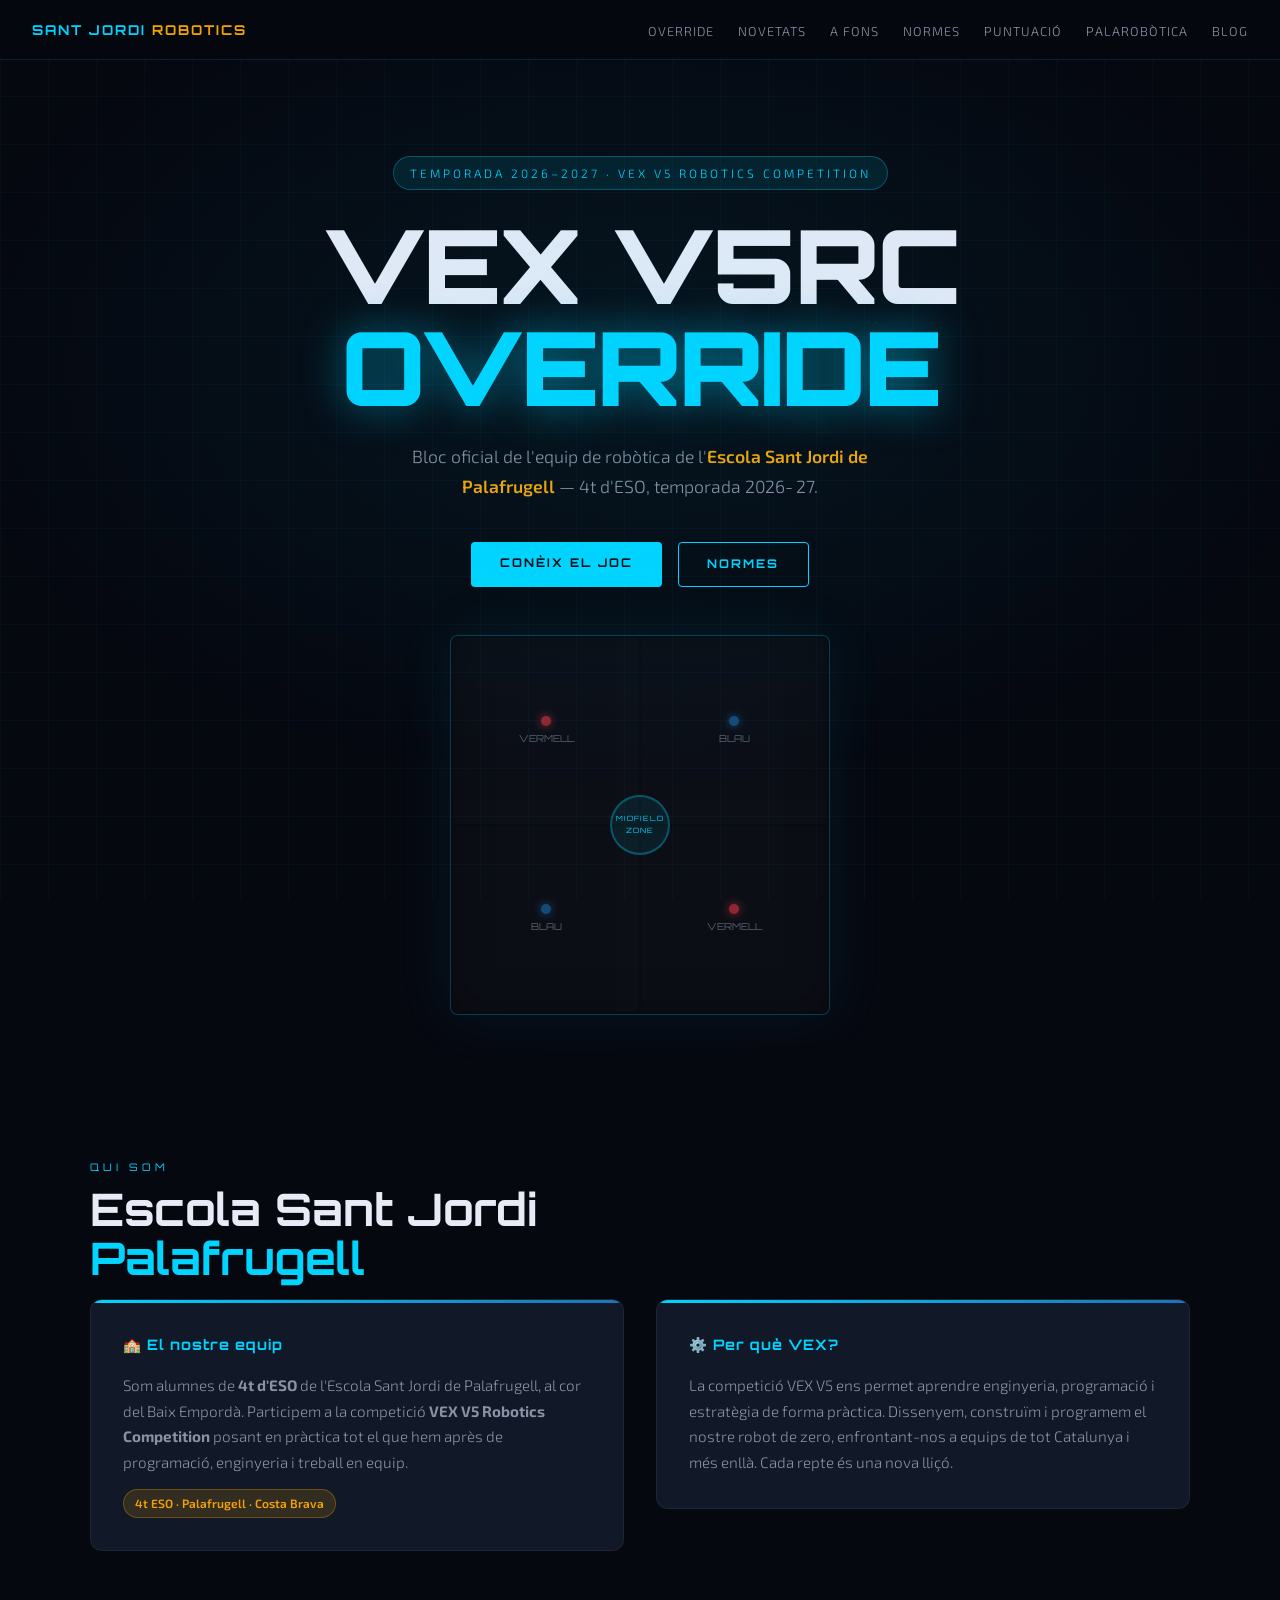
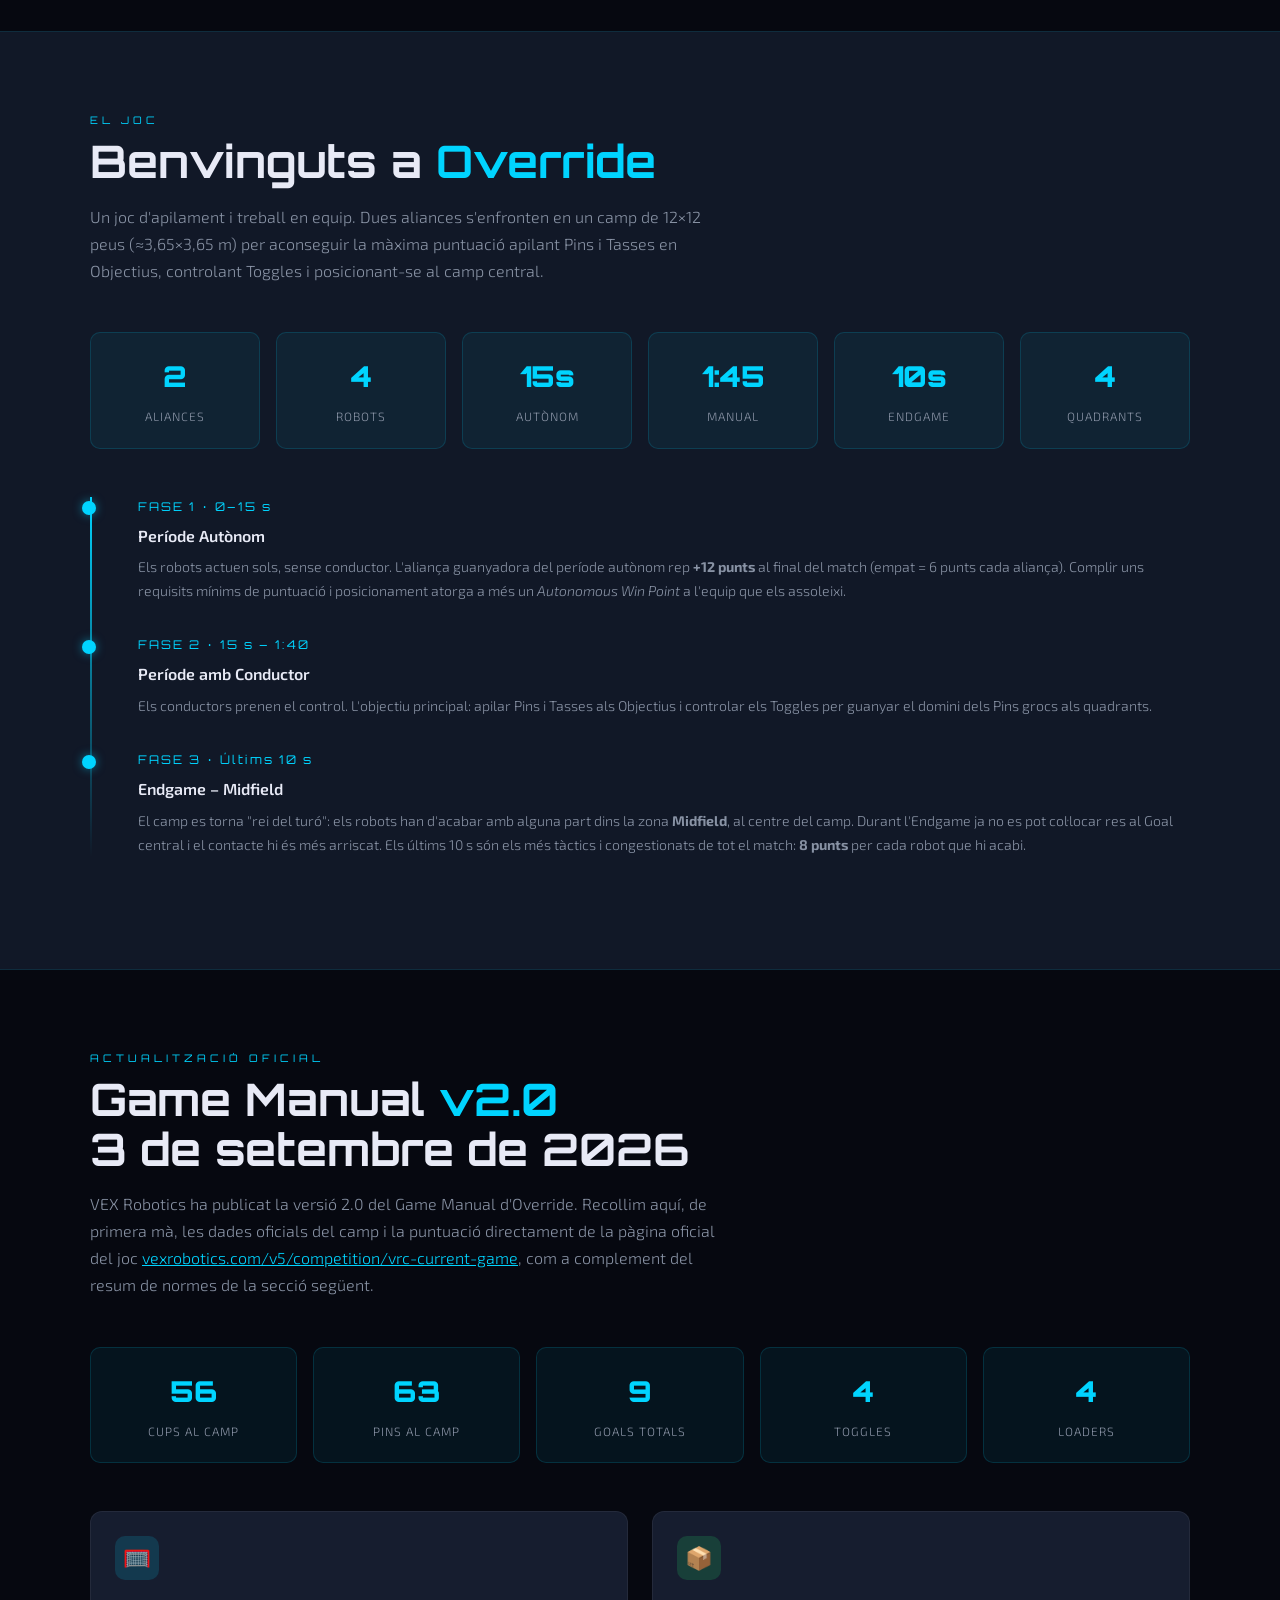
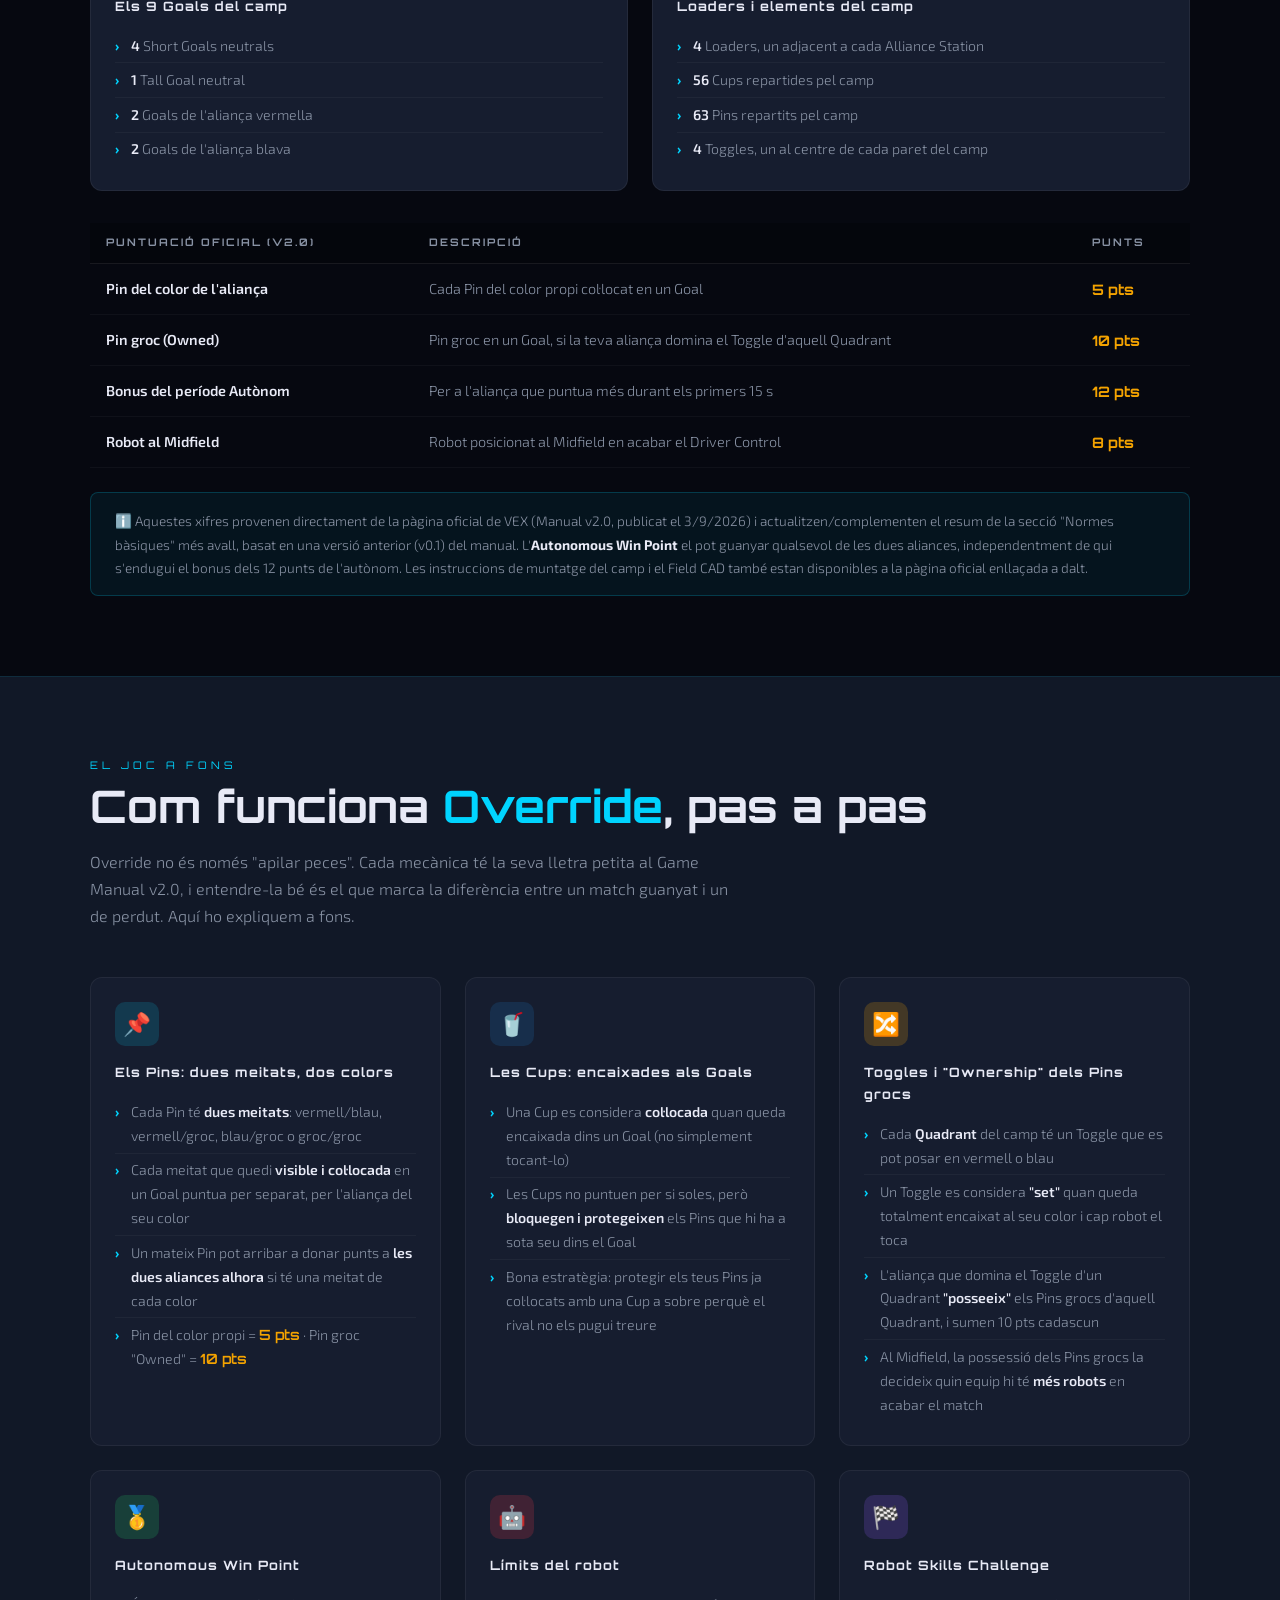
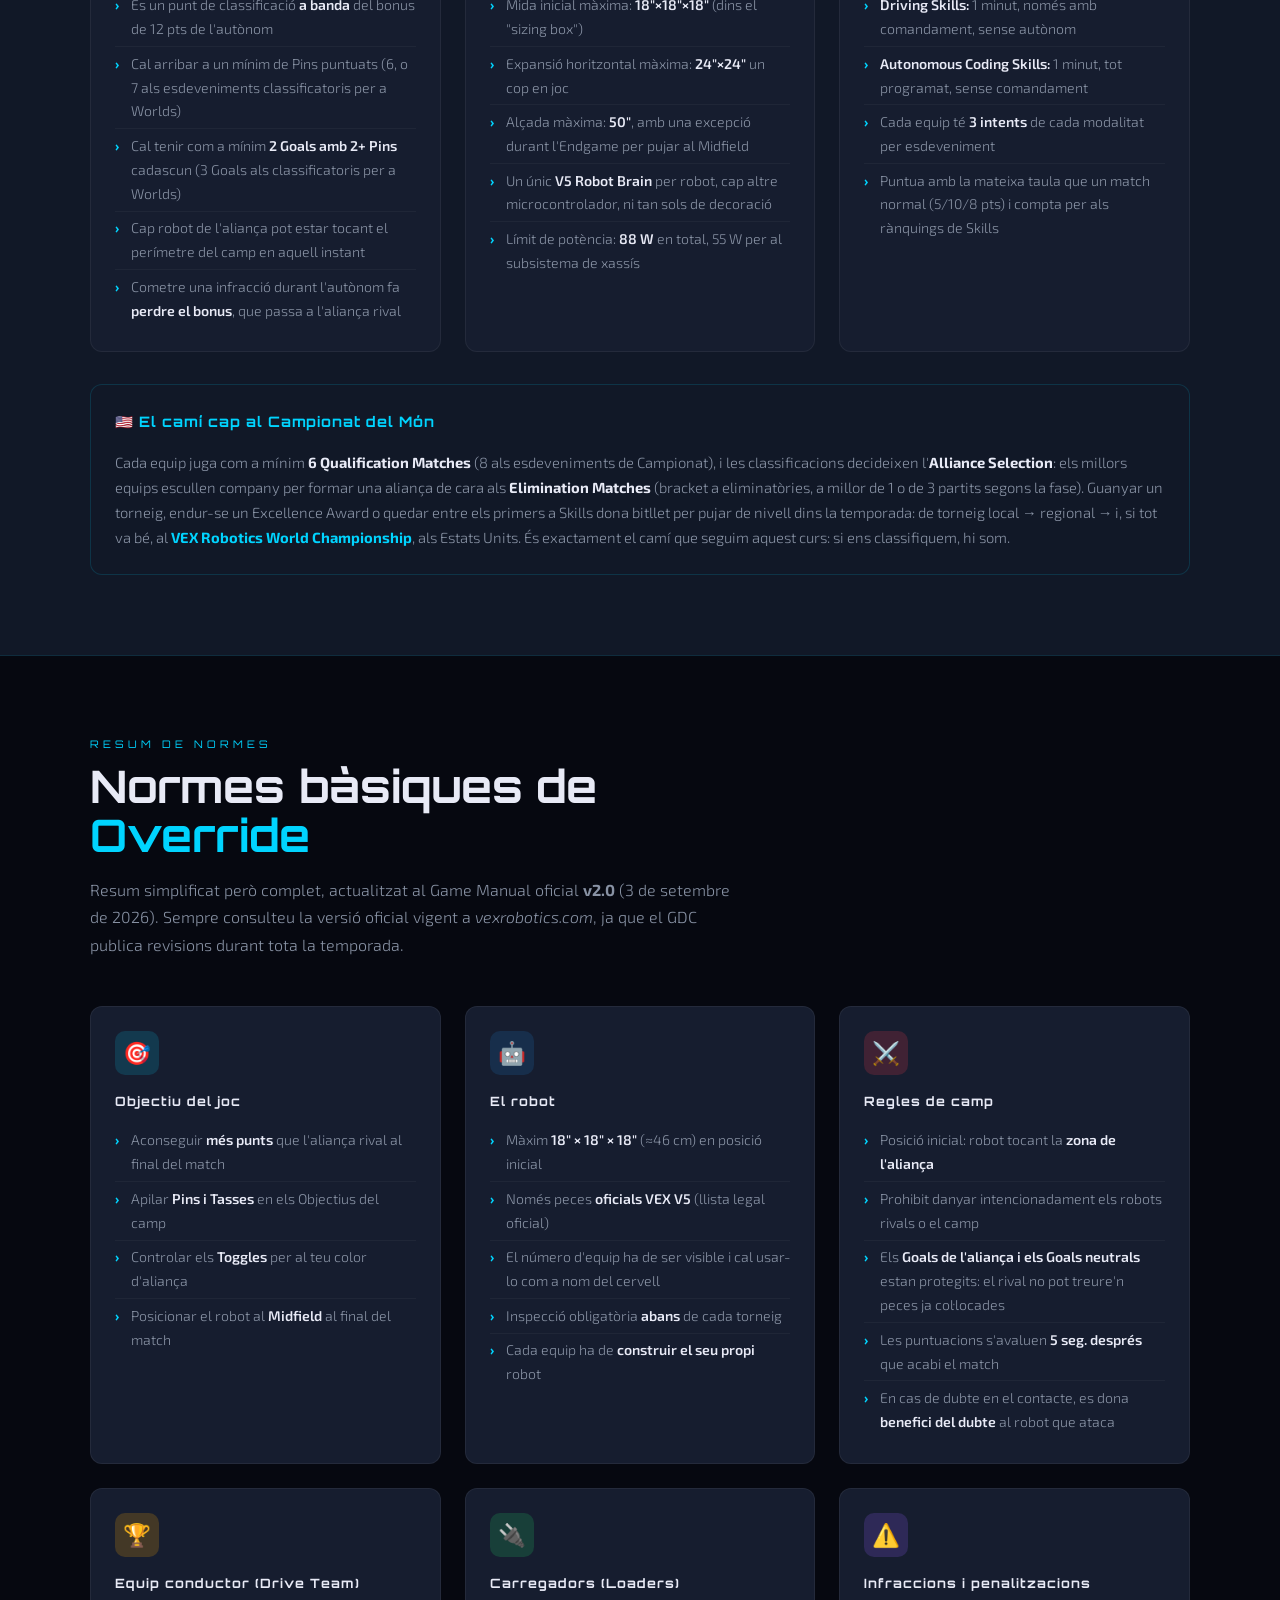
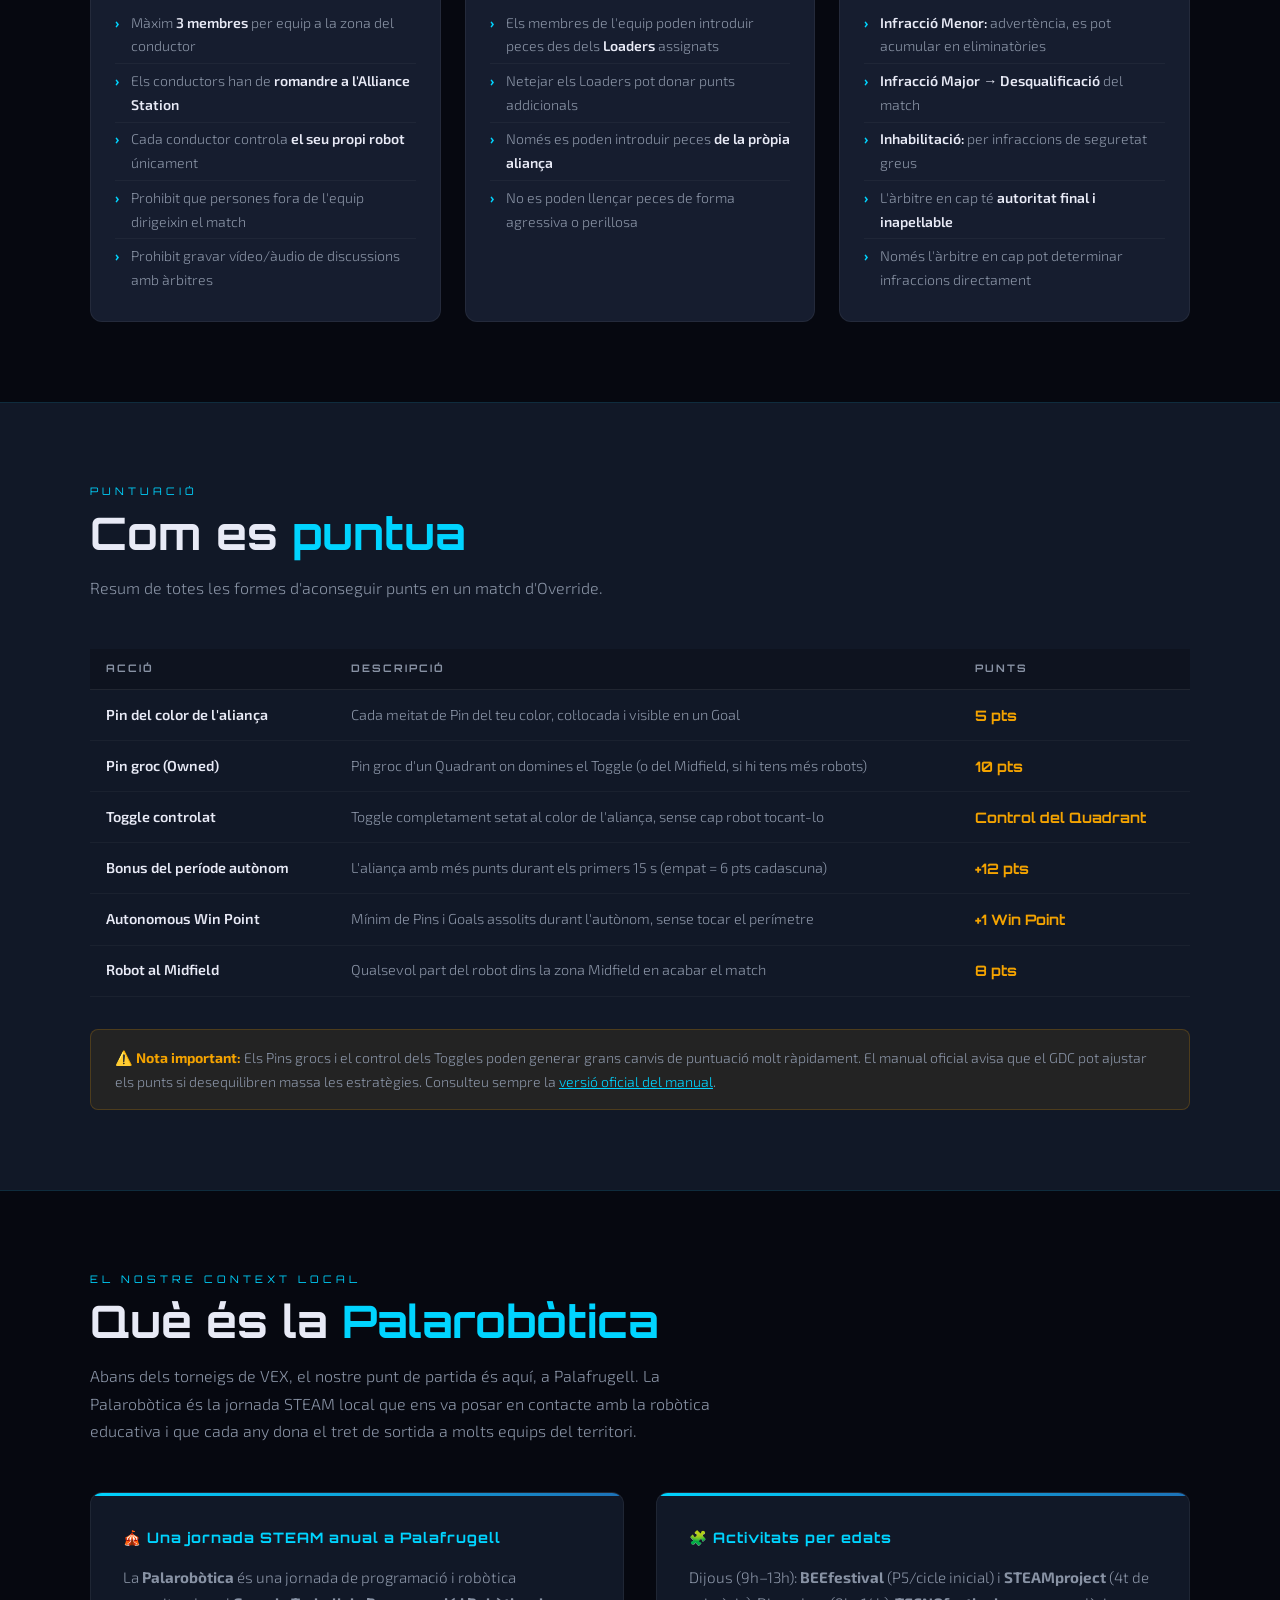
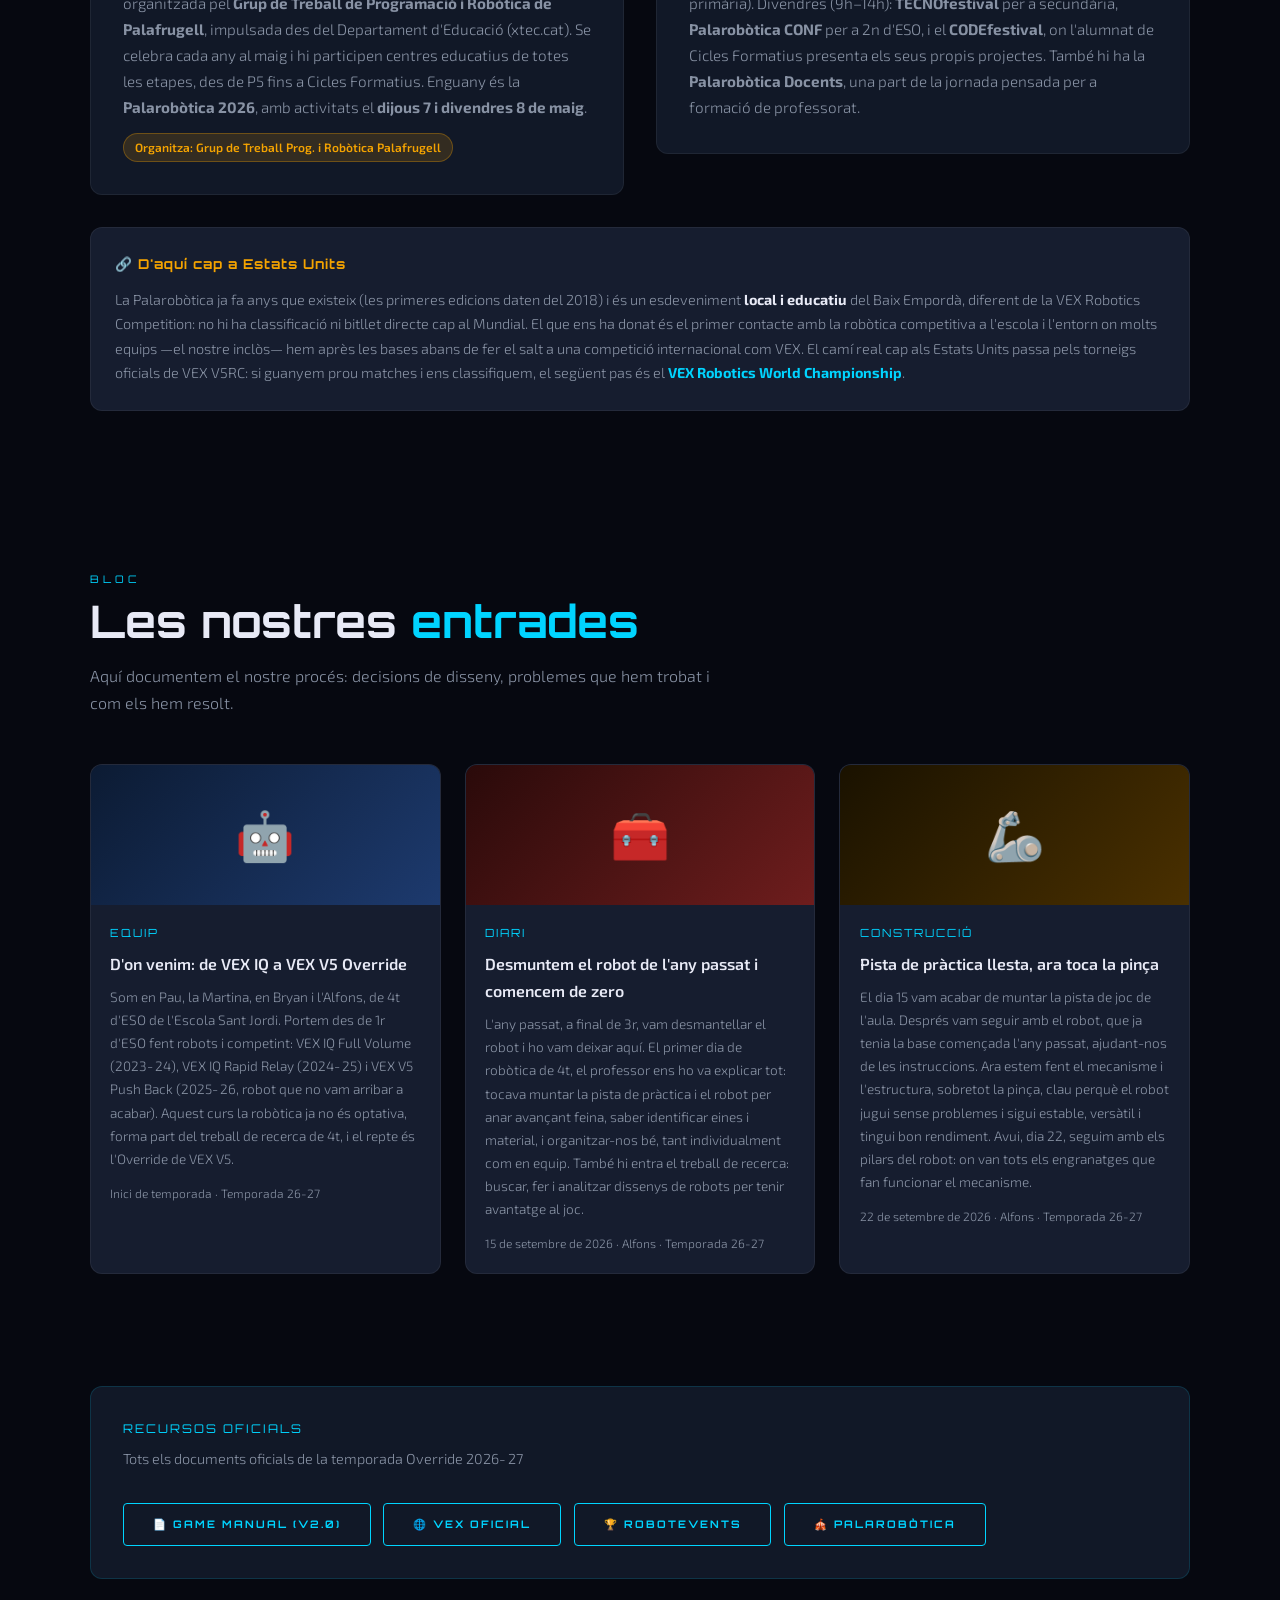
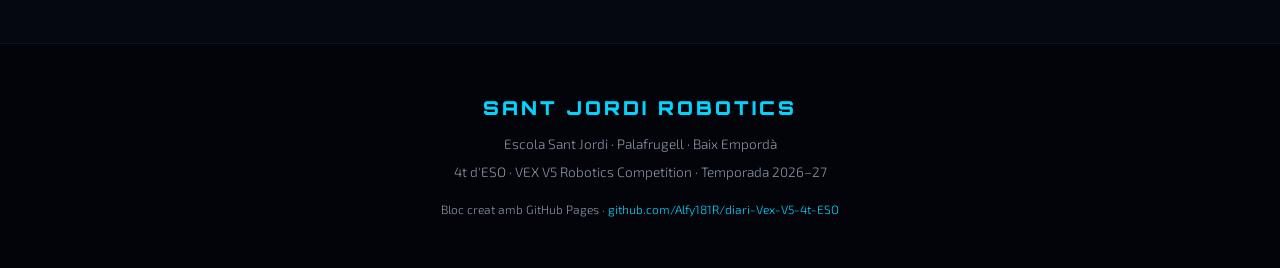
==== index.html @ e783c92c "Substitueix les entrades placeholder del bloc per entrades reals Contingut extret del diari real de " ====
<!DOCTYPE html>
<html lang="ca">
<head>
<meta charset="UTF-8">
<meta name="viewport" content="width=device-width, initial-scale=1.0">
<title>Robòtica VEX V5 – Escola Sant Jordi Palafrugell</title>
<link href="https://fonts.googleapis.com/css2?family=Orbitron:wght@400;700;900&family=Exo+2:ital,wght@0,300;0,400;0,600;1,300&display=swap" rel="stylesheet">
<style>
  :root {
    --red: #e63946;
    --blue: #1d72b8;
    --gold: #f4a300;
    --dark: #0a0e1a;
    --darker: #060810;
    --card: #111827;
    --card2: #161d2f;
    --text: #e8eaf6;
    --muted: #8892a4;
    --accent: #00d4ff;
    --green: #22c55e;
  }

  * { margin: 0; padding: 0; box-sizing: border-box; }

  html { scroll-behavior: smooth; }

  body {
    background: var(--darker);
    color: var(--text);
    font-family: 'Exo 2', sans-serif;
    font-weight: 300;
    line-height: 1.7;
    overflow-x: hidden;
  }

  /* ─── GRID BG ─── */
  body::before {
    content: '';
    position: fixed;
    inset: 0;
    background-image:
      linear-gradient(rgba(0,212,255,0.04) 1px, transparent 1px),
      linear-gradient(90deg, rgba(0,212,255,0.04) 1px, transparent 1px);
    background-size: 48px 48px;
    pointer-events: none;
    z-index: 0;
  }

  /* ─── NAV ─── */
  nav {
    position: sticky;
    top: 0;
    z-index: 100;
    background: rgba(6,8,16,0.92);
    backdrop-filter: blur(12px);
    border-bottom: 1px solid rgba(0,212,255,0.15);
    padding: 0 2rem;
    display: flex;
    align-items: center;
    justify-content: space-between;
    height: 60px;
  }
  .nav-logo {
    font-family: 'Orbitron', monospace;
    font-size: 0.85rem;
    font-weight: 700;
    color: var(--accent);
    letter-spacing: 2px;
    text-transform: uppercase;
  }
  .nav-logo span { color: var(--gold); }
  .nav-links {
    display: flex;
    gap: 1.5rem;
    list-style: none;
  }
  .nav-links a {
    color: var(--muted);
    text-decoration: none;
    font-size: 0.8rem;
    letter-spacing: 1px;
    text-transform: uppercase;
    transition: color .2s;
  }
  .nav-links a:hover { color: var(--accent); }

  /* ─── HERO ─── */
  .hero {
    position: relative;
    z-index: 1;
    min-height: 100vh;
    display: flex;
    flex-direction: column;
    align-items: center;
    justify-content: center;
    text-align: center;
    padding: 6rem 2rem 4rem;
    overflow: hidden;
  }
  .hero::after {
    content: '';
    position: absolute;
    inset: 0;
    background: radial-gradient(ellipse 80% 60% at 50% 30%, rgba(0,212,255,0.07) 0%, transparent 70%);
    pointer-events: none;
  }

  .hero-badge {
    display: inline-block;
    background: rgba(0,212,255,0.1);
    border: 1px solid rgba(0,212,255,0.3);
    color: var(--accent);
    padding: .35rem 1rem;
    border-radius: 20px;
    font-size: 0.75rem;
    letter-spacing: 3px;
    text-transform: uppercase;
    margin-bottom: 1.5rem;
    animation: fadeDown .6s ease both;
  }
  .hero h1 {
    font-family: 'Orbitron', monospace;
    font-size: clamp(3rem, 8vw, 7rem);
    font-weight: 900;
    line-height: 1;
    letter-spacing: -2px;
    animation: fadeDown .7s .1s ease both;
  }
  .hero h1 .line1 { color: var(--text); }
  .hero h1 .line2 {
    color: var(--accent);
    text-shadow: 0 0 40px rgba(0,212,255,0.5);
  }
  .hero-sub {
    font-size: 1.1rem;
    color: var(--muted);
    margin-top: 1.5rem;
    max-width: 520px;
    animation: fadeDown .8s .2s ease both;
  }
  .hero-sub strong { color: var(--gold); font-weight: 600; }

  .hero-cta {
    margin-top: 2.5rem;
    display: flex;
    gap: 1rem;
    flex-wrap: wrap;
    justify-content: center;
    animation: fadeDown .9s .3s ease both;
  }
  .btn {
    padding: .7rem 1.8rem;
    border-radius: 4px;
    font-family: 'Orbitron', monospace;
    font-size: 0.75rem;
    font-weight: 700;
    letter-spacing: 2px;
    text-transform: uppercase;
    cursor: pointer;
    border: none;
    transition: all .2s;
    text-decoration: none;
    display: inline-block;
  }
  .btn-primary { background: var(--accent); color: var(--darker); }
  .btn-primary:hover { background: #fff; transform: translateY(-2px); }
  .btn-outline { background: transparent; border: 1px solid var(--accent); color: var(--accent); }
  .btn-outline:hover { background: rgba(0,212,255,0.1); transform: translateY(-2px); }

  /* Diagonal divider */
  .hero-divider {
    position: absolute;
    bottom: -1px;
    left: 0; right: 0;
    height: 80px;
    background: var(--darker);
    clip-path: polygon(0 100%, 100% 30%, 100% 100%);
  }

  /* Floating field preview */
  .field-preview {
    position: relative;
    margin-top: 3rem;
    animation: fadeDown 1s .4s ease both;
  }
  .field-box {
    width: min(380px, 90vw);
    aspect-ratio: 1;
    border: 1.5px solid rgba(0,212,255,0.25);
    border-radius: 8px;
    background: rgba(255,255,255,0.02);
    display: grid;
    grid-template-columns: 1fr 1fr;
    grid-template-rows: 1fr 1fr;
    gap: 2px;
    padding: 2px;
    position: relative;
    box-shadow: 0 0 60px rgba(0,212,255,0.08), inset 0 0 40px rgba(0,0,0,0.4);
  }
  .field-quad {
    border-radius: 4px;
    display: flex; align-items: center; justify-content: center;
    font-family: 'Orbitron', monospace;
    font-size: 0.6rem;
    opacity: .6;
    flex-direction: column; gap: 4px;
    background: rgba(255,255,255,0.02);
    color: var(--muted);
  }
  .field-quad .dot {
    width: 10px; height: 10px; border-radius: 50%;
  }
  .q-red .dot { background: var(--red); box-shadow: 0 0 8px var(--red); }
  .q-blue .dot { background: var(--blue); box-shadow: 0 0 8px var(--blue); }
  .field-center {
    position: absolute;
    top: 50%; left: 50%;
    transform: translate(-50%,-50%);
    width: 60px; height: 60px;
    border-radius: 50%;
    background: rgba(0,212,255,0.08);
    border: 2px solid rgba(0,212,255,0.3);
    display: flex; align-items: center; justify-content: center;
    font-family: 'Orbitron', monospace;
    font-size: 0.45rem;
    color: var(--accent);
    text-align: center;
    letter-spacing: 1px;
    animation: pulse 2s infinite;
  }
  @keyframes pulse {
    0%, 100% { box-shadow: 0 0 10px rgba(0,212,255,0.3); }
    50% { box-shadow: 0 0 25px rgba(0,212,255,0.6); }
  }

  /* ─── SECTION ─── */
  section { position: relative; z-index: 1; padding: 5rem 2rem; }
  .container { max-width: 1100px; margin: 0 auto; }

  .section-label {
    font-family: 'Orbitron', monospace;
    font-size: 0.65rem;
    letter-spacing: 4px;
    text-transform: uppercase;
    color: var(--accent);
    margin-bottom: .5rem;
  }
  .section-title {
    font-family: 'Orbitron', monospace;
    font-size: clamp(1.6rem, 4vw, 2.8rem);
    font-weight: 700;
    line-height: 1.1;
    margin-bottom: 1rem;
  }
  .section-title span { color: var(--accent); }
  .section-desc { color: var(--muted); max-width: 640px; margin-bottom: 3rem; }

  /* ─── ABOUT ─── */
  .about-grid {
    display: grid;
    grid-template-columns: 1fr 1fr;
    gap: 2rem;
    align-items: start;
  }
  @media (max-width: 700px) { .about-grid { grid-template-columns: 1fr; } }

  .about-card {
    background: var(--card);
    border: 1px solid rgba(255,255,255,0.06);
    border-radius: 12px;
    padding: 2rem;
    position: relative;
    overflow: hidden;
  }
  .about-card::before {
    content: '';
    position: absolute;
    top: 0; left: 0; right: 0;
    height: 3px;
    background: linear-gradient(90deg, var(--accent), var(--blue));
  }
  .about-card h3 {
    font-family: 'Orbitron', monospace;
    font-size: 0.9rem;
    color: var(--accent);
    margin-bottom: 1rem;
    letter-spacing: 1px;
  }
  .about-card p { color: var(--muted); font-size: 0.95rem; }
  .team-tag {
    display: inline-block;
    background: rgba(244,163,0,0.15);
    border: 1px solid rgba(244,163,0,0.3);
    color: var(--gold);
    padding: .2rem .7rem;
    border-radius: 20px;
    font-size: 0.75rem;
    margin-top: .8rem;
    font-weight: 600;
  }

  /* ─── GAME OVERVIEW ─── */
  .overview-bg {
    background: var(--card);
    border-top: 1px solid rgba(0,212,255,0.1);
    border-bottom: 1px solid rgba(0,212,255,0.1);
  }
  .stats-row {
    display: grid;
    grid-template-columns: repeat(auto-fit, minmax(160px, 1fr));
    gap: 1rem;
    margin-bottom: 3rem;
  }
  .stat-chip {
    background: rgba(0,212,255,0.06);
    border: 1px solid rgba(0,212,255,0.15);
    border-radius: 10px;
    padding: 1.2rem;
    text-align: center;
  }
  .stat-chip .val {
    font-family: 'Orbitron', monospace;
    font-size: 1.8rem;
    font-weight: 900;
    color: var(--accent);
    display: block;
  }
  .stat-chip .lbl { font-size: 0.75rem; color: var(--muted); margin-top: .2rem; letter-spacing: 1px; text-transform: uppercase; }

  /* ─── RULES ─── */
  .rules-grid {
    display: grid;
    grid-template-columns: repeat(auto-fit, minmax(300px, 1fr));
    gap: 1.5rem;
  }
  .rule-card {
    background: var(--card2);
    border: 1px solid rgba(255,255,255,0.06);
    border-radius: 12px;
    padding: 1.5rem;
    transition: border-color .2s, transform .2s;
  }
  .rule-card:hover {
    border-color: rgba(0,212,255,0.3);
    transform: translateY(-3px);
  }
  .rule-icon {
    width: 44px; height: 44px;
    border-radius: 10px;
    display: flex; align-items: center; justify-content: center;
    font-size: 1.4rem;
    margin-bottom: 1rem;
  }
  .ri-blue { background: rgba(29,114,184,0.2); }
  .ri-red { background: rgba(230,57,70,0.2); }
  .ri-gold { background: rgba(244,163,0,0.2); }
  .ri-green { background: rgba(34,197,94,0.2); }
  .ri-accent { background: rgba(0,212,255,0.15); }
  .ri-purple { background: rgba(139,92,246,0.2); }

  .rule-card h4 {
    font-family: 'Orbitron', monospace;
    font-size: 0.8rem;
    font-weight: 700;
    margin-bottom: .7rem;
    letter-spacing: 1px;
  }
  .rule-card ul {
    list-style: none;
    padding: 0;
  }
  .rule-card ul li {
    font-size: 0.88rem;
    color: var(--muted);
    padding: .3rem 0;
    border-bottom: 1px solid rgba(255,255,255,0.04);
    padding-left: 1rem;
    position: relative;
  }
  .rule-card ul li::before {
    content: '›';
    position: absolute;
    left: 0;
    color: var(--accent);
    font-weight: bold;
  }
  .rule-card ul li:last-child { border-bottom: none; }
  .rule-card ul li strong { color: var(--text); font-weight: 600; }

  /* Scoring table */
  .score-table {
    width: 100%;
    border-collapse: collapse;
    margin-top: 2rem;
    font-size: 0.9rem;
  }
  .score-table th {
    font-family: 'Orbitron', monospace;
    font-size: 0.65rem;
    letter-spacing: 2px;
    text-transform: uppercase;
    color: var(--muted);
    text-align: left;
    padding: .7rem 1rem;
    border-bottom: 1px solid rgba(255,255,255,0.08);
    background: rgba(0,0,0,0.2);
  }
  .score-table td {
    padding: .8rem 1rem;
    border-bottom: 1px solid rgba(255,255,255,0.04);
    color: var(--muted);
  }
  .score-table tr:hover td { background: rgba(0,212,255,0.03); color: var(--text); }
  .score-table td:first-child { color: var(--text); font-weight: 600; }
  .pts {
    font-family: 'Orbitron', monospace;
    color: var(--gold) !important;
    font-weight: 700;
  }

  /* ─── TIMELINE ─── */
  .timeline {
    position: relative;
    padding-left: 2rem;
  }
  .timeline::before {
    content: '';
    position: absolute;
    left: 0; top: 0; bottom: 0;
    width: 2px;
    background: linear-gradient(180deg, var(--accent), transparent);
  }
  .tl-item {
    position: relative;
    margin-bottom: 2rem;
    padding-left: 1rem;
  }
  .tl-dot {
    position: absolute;
    left: -2.5rem;
    top: .3rem;
    width: 14px; height: 14px;
    border-radius: 50%;
    background: var(--accent);
    box-shadow: 0 0 10px rgba(0,212,255,0.5);
  }
  .tl-phase {
    font-family: 'Orbitron', monospace;
    font-size: 0.75rem;
    color: var(--accent);
    letter-spacing: 2px;
    margin-bottom: .3rem;
  }
  .tl-title { font-weight: 600; font-size: 1rem; margin-bottom: .4rem; }
  .tl-desc { font-size: .88rem; color: var(--muted); }

  /* ─── POSTS ─── */
  .posts-grid {
    display: grid;
    grid-template-columns: repeat(auto-fill, minmax(300px, 1fr));
    gap: 1.5rem;
  }
  .post-card {
    background: var(--card2);
    border: 1px solid rgba(255,255,255,0.06);
    border-radius: 12px;
    overflow: hidden;
    transition: transform .2s, border-color .2s;
  }
  .post-card:hover { transform: translateY(-4px); border-color: rgba(0,212,255,0.25); }
  .post-thumb {
    height: 140px;
    display: flex; align-items: center; justify-content: center;
    font-size: 3rem;
    position: relative;
    overflow: hidden;
  }
  .pt-blue { background: linear-gradient(135deg, #0c1b33, #1d3a6e); }
  .pt-red { background: linear-gradient(135deg, #2a0a0a, #6e1d1d); }
  .pt-gold { background: linear-gradient(135deg, #1a1200, #4a3000); }
  .post-body { padding: 1.2rem; }
  .post-tag {
    font-size: 0.7rem;
    letter-spacing: 2px;
    text-transform: uppercase;
    color: var(--accent);
    font-family: 'Orbitron', monospace;
    margin-bottom: .4rem;
    display: block;
  }
  .post-body h3 { font-size: 1rem; margin-bottom: .5rem; font-weight: 600; }
  .post-body p { font-size: .85rem; color: var(--muted); }
  .post-meta { font-size: 0.75rem; color: var(--muted); margin-top: .8rem; }

  /* ─── FOOTER ─── */
  footer {
    position: relative; z-index: 1;
    background: rgba(0,0,0,0.4);
    border-top: 1px solid rgba(0,212,255,0.1);
    padding: 3rem 2rem;
    text-align: center;
  }
  footer .footer-logo {
    font-family: 'Orbitron', monospace;
    font-size: 1.2rem;
    font-weight: 900;
    color: var(--accent);
    margin-bottom: .5rem;
    letter-spacing: 3px;
  }
  footer p { color: var(--muted); font-size: .85rem; }
  footer a { color: var(--accent); text-decoration: none; }

  /* ─── ANIMATIONS ─── */
  @keyframes fadeDown {
    from { opacity: 0; transform: translateY(-20px); }
    to { opacity: 1; transform: translateY(0); }
  }

  .fade-in {
    opacity: 0;
    transform: translateY(24px);
    transition: opacity .6s ease, transform .6s ease;
  }
  .fade-in.visible {
    opacity: 1;
    transform: none;
  }

  /* ─── SCROLLBAR ─── */
  ::-webkit-scrollbar { width: 6px; }
  ::-webkit-scrollbar-track { background: var(--darker); }
  ::-webkit-scrollbar-thumb { background: rgba(0,212,255,0.3); border-radius: 3px; }

  /* Mobile nav */
  @media (max-width: 600px) {
    .nav-links { display: none; }
  }
</style>
</head>
<body>

<!-- NAV -->
<nav>
  <div class="nav-logo">Sant Jordi <span>ROBOTICS</span></div>
  <ul class="nav-links">
    <li><a href="#override">Override</a></li>
    <li><a href="#novetats">Novetats</a></li>
    <li><a href="#aprofundim">A fons</a></li>
    <li><a href="#normes">Normes</a></li>
    <li><a href="#puntuacio">Puntuació</a></li>
    <li><a href="#palarobotica">Palarobòtica</a></li>
    <li><a href="#entrades">Blog</a></li>
  </ul>
</nav>

<!-- HERO -->
<header class="hero">
  <div class="hero-badge">Temporada 2026–2027 · VEX V5 Robotics Competition</div>
  <h1>
    <div class="line1">VEX V5RC</div>
    <div class="line2">OVERRIDE</div>
  </h1>
  <p class="hero-sub">
    Bloc oficial de l'equip de robòtica de l'<strong>Escola Sant Jordi de Palafrugell</strong> —
    4t d'ESO, temporada 2026‑27.
  </p>
  <div class="hero-cta">
    <a href="#override" class="btn btn-primary">Conèix el joc</a>
    <a href="#normes" class="btn btn-outline">Normes</a>
  </div>

  <!-- Mini field diagram -->
  <div class="field-preview">
    <div class="field-box">
      <div class="field-quad q-red"><div class="dot"></div>VERMELL</div>
      <div class="field-quad q-blue"><div class="dot"></div>BLAU</div>
      <div class="field-quad q-blue"><div class="dot"></div>BLAU</div>
      <div class="field-quad q-red"><div class="dot"></div>VERMELL</div>
      <div class="field-center">MIDFIELD<br>ZONE</div>
    </div>
  </div>
  <div class="hero-divider"></div>
</header>

<!-- SOBRE NOSALTRES -->
<section id="about">
  <div class="container">
    <p class="section-label">Qui som</p>
    <h2 class="section-title">Escola Sant Jordi<br><span>Palafrugell</span></h2>
    <div class="about-grid fade-in">
      <div class="about-card">
        <h3>🏫 El nostre equip</h3>
        <p>Som alumnes de <strong>4t d'ESO</strong> de l'Escola Sant Jordi de Palafrugell, al cor del Baix Empordà. Participem a la competició <strong>VEX V5 Robotics Competition</strong> posant en pràctica tot el que hem après de programació, enginyeria i treball en equip.</p>
        <span class="team-tag">4t ESO · Palafrugell · Costa Brava</span>
      </div>
      <div class="about-card">
        <h3>⚙️ Per què VEX?</h3>
        <p>La competició VEX V5 ens permet aprendre enginyeria, programació i estratègia de forma pràctica. Dissenyem, construïm i programem el nostre robot de zero, enfrontant-nos a equips de tot Catalunya i més enllà. Cada repte és una nova lliçó.</p>
      </div>
    </div>
  </div>
</section>

<!-- OVERRIDE OVERVIEW -->
<section id="override" class="overview-bg">
  <div class="container">
    <p class="section-label">El joc</p>
    <h2 class="section-title">Benvinguts a <span>Override</span></h2>
    <p class="section-desc">Un joc d'apilament i treball en equip. Dues aliances s'enfronten en un camp de 12×12 peus (≈3,65×3,65 m) per aconseguir la màxima puntuació apilant Pins i Tasses en Objectius, controlant Toggles i posicionant-se al camp central.</p>

    <div class="stats-row fade-in">
      <div class="stat-chip"><span class="val">2</span><span class="lbl">Aliances</span></div>
      <div class="stat-chip"><span class="val">4</span><span class="lbl">Robots</span></div>
      <div class="stat-chip"><span class="val">15s</span><span class="lbl">Autònom</span></div>
      <div class="stat-chip"><span class="val">1:45</span><span class="lbl">Manual</span></div>
      <div class="stat-chip"><span class="val">10s</span><span class="lbl">Endgame</span></div>
      <div class="stat-chip"><span class="val">4</span><span class="lbl">Quadrants</span></div>
    </div>

    <!-- Match timeline -->
    <div class="timeline fade-in">
      <div class="tl-item">
        <div class="tl-dot"></div>
        <div class="tl-phase">FASE 1 · 0–15 s</div>
        <div class="tl-title">Període Autònom</div>
        <div class="tl-desc">Els robots actuen sols, sense conductor. L'aliança guanyadora del període autònom rep <strong>+12 punts</strong> al final del match (empat = 6 punts cada aliança). Complir uns requisits mínims de puntuació i posicionament atorga a més un <em>Autonomous Win Point</em> a l'equip que els assoleixi.</div>
      </div>
      <div class="tl-item">
        <div class="tl-dot"></div>
        <div class="tl-phase">FASE 2 · 15 s – 1:40</div>
        <div class="tl-title">Període amb Conductor</div>
        <div class="tl-desc">Els conductors prenen el control. L'objectiu principal: apilar Pins i Tasses als Objectius i controlar els Toggles per guanyar el domini dels Pins grocs als quadrants.</div>
      </div>
      <div class="tl-item">
        <div class="tl-dot"></div>
        <div class="tl-phase">FASE 3 · Últims 10 s</div>
        <div class="tl-title">Endgame – Midfield</div>
        <div class="tl-desc">El camp es torna "rei del turó": els robots han d'acabar amb alguna part dins la zona <strong>Midfield</strong>, al centre del camp. Durant l'Endgame ja no es pot col·locar res al Goal central i el contacte hi és més arriscat. Els últims 10 s són els més tàctics i congestionats de tot el match: <strong>8 punts</strong> per cada robot que hi acabi.</div>
      </div>
    </div>
  </div>
</section>

<!-- NOVETATS: DADES OFICIALS MANUAL v2.0 -->
<section id="novetats">
  <div class="container">
    <p class="section-label">Actualització oficial</p>
    <h2 class="section-title">Game Manual <span>v2.0</span><br>3 de setembre de 2026</h2>
    <p class="section-desc">VEX Robotics ha publicat la versió 2.0 del Game Manual d'Override. Recollim aquí, de primera mà, les dades oficials del camp i la puntuació directament de la pàgina oficial del joc <a href="https://www.vexrobotics.com/v5/competition/vrc-current-game" target="_blank" style="color:var(--accent);">vexrobotics.com/v5/competition/vrc-current-game</a>, com a complement del resum de normes de la secció següent.</p>

    <div class="stats-row fade-in">
      <div class="stat-chip"><span class="val">56</span><span class="lbl">Cups al camp</span></div>
      <div class="stat-chip"><span class="val">63</span><span class="lbl">Pins al camp</span></div>
      <div class="stat-chip"><span class="val">9</span><span class="lbl">Goals totals</span></div>
      <div class="stat-chip"><span class="val">4</span><span class="lbl">Toggles</span></div>
      <div class="stat-chip"><span class="val">4</span><span class="lbl">Loaders</span></div>
    </div>

    <div class="rules-grid fade-in" style="margin-bottom:2rem;">
      <div class="rule-card">
        <div class="rule-icon ri-accent">🥅</div>
        <h4>Els 9 Goals del camp</h4>
        <ul>
          <li><strong>4</strong> Short Goals neutrals</li>
          <li><strong>1</strong> Tall Goal neutral</li>
          <li><strong>2</strong> Goals de l'aliança vermella</li>
          <li><strong>2</strong> Goals de l'aliança blava</li>
        </ul>
      </div>
      <div class="rule-card">
        <div class="rule-icon ri-green">📦</div>
        <h4>Loaders i elements del camp</h4>
        <ul>
          <li><strong>4</strong> Loaders, un adjacent a cada Alliance Station</li>
          <li><strong>56</strong> Cups repartides pel camp</li>
          <li><strong>63</strong> Pins repartits pel camp</li>
          <li><strong>4</strong> Toggles, un al centre de cada paret del camp</li>
        </ul>
      </div>
    </div>

    <table class="score-table fade-in">
      <thead>
        <tr><th>Puntuació oficial (v2.0)</th><th>Descripció</th><th>Punts</th></tr>
      </thead>
      <tbody>
        <tr><td>Pin del color de l'aliança</td><td>Cada Pin del color propi col·locat en un Goal</td><td class="pts">5 pts</td></tr>
        <tr><td>Pin groc (Owned)</td><td>Pin groc en un Goal, si la teva aliança domina el Toggle d'aquell Quadrant</td><td class="pts">10 pts</td></tr>
        <tr><td>Bonus del període Autònom</td><td>Per a l'aliança que puntua més durant els primers 15 s</td><td class="pts">12 pts</td></tr>
        <tr><td>Robot al Midfield</td><td>Robot posicionat al Midfield en acabar el Driver Control</td><td class="pts">8 pts</td></tr>
      </tbody>
    </table>

    <div style="margin-top:1.5rem; padding:1rem 1.5rem; background: rgba(0,212,255,0.06); border:1px solid rgba(0,212,255,0.2); border-radius:8px; font-size:.85rem; color:var(--muted);">
      ℹ️ Aquestes xifres provenen directament de la pàgina oficial de VEX (Manual v2.0, publicat el 3/9/2026) i actualitzen/complementen el resum de la secció "Normes bàsiques" més avall, basat en una versió anterior (v0.1) del manual. L'<strong style="color:var(--text)">Autonomous Win Point</strong> el pot guanyar qualsevol de les dues aliances, independentment de qui s'endugui el bonus dels 12 punts de l'autònom. Les instruccions de muntatge del camp i el Field CAD també estan disponibles a la pàgina oficial enllaçada a dalt.
    </div>
  </div>
</section>

<!-- APROFUNDIM: EXPLICACIÓ A FONS DEL JOC -->
<section id="aprofundim" class="overview-bg">
  <div class="container">
    <p class="section-label">El joc a fons</p>
    <h2 class="section-title">Com funciona <span>Override</span>, pas a pas</h2>
    <p class="section-desc">Override no és només "apilar peces". Cada mecànica té la seva lletra petita al Game Manual v2.0, i entendre-la bé és el que marca la diferència entre un match guanyat i un de perdut. Aquí ho expliquem a fons.</p>

    <div class="rules-grid fade-in" style="margin-bottom:2rem;">

      <div class="rule-card">
        <div class="rule-icon ri-accent">📌</div>
        <h4>Els Pins: dues meitats, dos colors</h4>
        <ul>
          <li>Cada Pin té <strong>dues meitats</strong>: vermell/blau, vermell/groc, blau/groc o groc/groc</li>
          <li>Cada meitat que quedi <strong>visible i col·locada</strong> en un Goal puntua per separat, per l'aliança del seu color</li>
          <li>Un mateix Pin pot arribar a donar punts a <strong>les dues aliances alhora</strong> si té una meitat de cada color</li>
          <li>Pin del color propi = <strong class="pts" style="font-size:.88rem;">5 pts</strong> · Pin groc "Owned" = <strong class="pts" style="font-size:.88rem;">10 pts</strong></li>
        </ul>
      </div>

      <div class="rule-card">
        <div class="rule-icon ri-blue">🥤</div>
        <h4>Les Cups: encaixades als Goals</h4>
        <ul>
          <li>Una Cup es considera <strong>col·locada</strong> quan queda encaixada dins un Goal (no simplement tocant-lo)</li>
          <li>Les Cups no puntuen per si soles, però <strong>bloquegen i protegeixen</strong> els Pins que hi ha a sota seu dins el Goal</li>
          <li>Bona estratègia: protegir els teus Pins ja col·locats amb una Cup a sobre perquè el rival no els pugui treure</li>
        </ul>
      </div>

      <div class="rule-card">
        <div class="rule-icon ri-gold">🔀</div>
        <h4>Toggles i "Ownership" dels Pins grocs</h4>
        <ul>
          <li>Cada <strong>Quadrant</strong> del camp té un Toggle que es pot posar en vermell o blau</li>
          <li>Un Toggle es considera <strong>"set"</strong> quan queda totalment encaixat al seu color i cap robot el toca</li>
          <li>L'aliança que domina el Toggle d'un Quadrant <strong>"posseeix"</strong> els Pins grocs d'aquell Quadrant, i sumen 10 pts cadascun</li>
          <li>Al Midfield, la possessió dels Pins grocs la decideix quin equip hi té <strong>més robots</strong> en acabar el match</li>
        </ul>
      </div>

      <div class="rule-card">
        <div class="rule-icon ri-green">🥇</div>
        <h4>Autonomous Win Point</h4>
        <ul>
          <li>És un punt de classificació <strong>a banda</strong> del bonus de 12 pts de l'autònom</li>
          <li>Cal arribar a un mínim de Pins puntuats (6, o 7 als esdeveniments classificatoris per a Worlds)</li>
          <li>Cal tenir com a mínim <strong>2 Goals amb 2+ Pins</strong> cadascun (3 Goals als classificatoris per a Worlds)</li>
          <li>Cap robot de l'aliança pot estar tocant el perímetre del camp en aquell instant</li>
          <li>Cometre una infracció durant l'autònom fa <strong>perdre el bonus</strong>, que passa a l'aliança rival</li>
        </ul>
      </div>

      <div class="rule-card">
        <div class="rule-icon ri-red">🤖</div>
        <h4>Límits del robot</h4>
        <ul>
          <li>Mida inicial màxima: <strong>18"×18"×18"</strong> (dins el "sizing box")</li>
          <li>Expansió horitzontal màxima: <strong>24"×24"</strong> un cop en joc</li>
          <li>Alçada màxima: <strong>50"</strong>, amb una excepció durant l'Endgame per pujar al Midfield</li>
          <li>Un únic <strong>V5 Robot Brain</strong> per robot, cap altre microcontrolador, ni tan sols de decoració</li>
          <li>Límit de potència: <strong>88 W</strong> en total, 55 W per al subsistema de xassís</li>
        </ul>
      </div>

      <div class="rule-card">
        <div class="rule-icon ri-purple">🏁</div>
        <h4>Robot Skills Challenge</h4>
        <ul>
          <li><strong>Driving Skills:</strong> 1 minut, només amb comandament, sense autònom</li>
          <li><strong>Autonomous Coding Skills:</strong> 1 minut, tot programat, sense comandament</li>
          <li>Cada equip té <strong>3 intents</strong> de cada modalitat per esdeveniment</li>
          <li>Puntua amb la mateixa taula que un match normal (5/10/8 pts) i compta per als rànquings de Skills</li>
        </ul>
      </div>

    </div>

    <div style="margin-top:1rem; padding:1.5rem; background: var(--card); border:1px solid rgba(0,212,255,0.15); border-radius:12px;">
      <h3 style="font-family:'Orbitron',monospace; font-size:.9rem; color:var(--accent); margin-bottom:1rem; letter-spacing:1px;">🇺🇸 El camí cap al Campionat del Món</h3>
      <p style="color:var(--muted); font-size:.92rem;">Cada equip juga com a mínim <strong style="color:var(--text)">6 Qualification Matches</strong> (8 als esdeveniments de Campionat), i les classificacions decideixen l'<strong style="color:var(--text)">Alliance Selection</strong>: els millors equips escullen company per formar una aliança de cara als <strong style="color:var(--text)">Elimination Matches</strong> (bracket a eliminatòries, a millor de 1 o de 3 partits segons la fase). Guanyar un torneig, endur-se un Excellence Award o quedar entre els primers a Skills dona bitllet per pujar de nivell dins la temporada: de torneig local → regional → i, si tot va bé, al <strong style="color:var(--accent)">VEX Robotics World Championship</strong>, als Estats Units. És exactament el camí que seguim aquest curs: si ens classifiquem, hi som.</p>
    </div>
  </div>
</section>

<!-- NORMES -->
<section id="normes">
  <div class="container">
    <p class="section-label">Resum de normes</p>
    <h2 class="section-title">Normes bàsiques de<br><span>Override</span></h2>
    <p class="section-desc">Resum simplificat però complet, actualitzat al Game Manual oficial <strong>v2.0</strong> (3 de setembre de 2026). Sempre consulteu la versió oficial vigent a <em>vexrobotics.com</em>, ja que el GDC publica revisions durant tota la temporada.</p>

    <div class="rules-grid fade-in">

      <div class="rule-card">
        <div class="rule-icon ri-accent">🎯</div>
        <h4>Objectiu del joc</h4>
        <ul>
          <li>Aconseguir <strong>més punts</strong> que l'aliança rival al final del match</li>
          <li>Apilar <strong>Pins i Tasses</strong> en els Objectius del camp</li>
          <li>Controlar els <strong>Toggles</strong> per al teu color d'aliança</li>
          <li>Posicionar el robot al <strong>Midfield</strong> al final del match</li>
        </ul>
      </div>

      <div class="rule-card">
        <div class="rule-icon ri-blue">🤖</div>
        <h4>El robot</h4>
        <ul>
          <li>Màxim <strong>18" × 18" × 18"</strong> (≈46 cm) en posició inicial</li>
          <li>Només peces <strong>oficials VEX V5</strong> (llista legal oficial)</li>
          <li>El número d'equip ha de ser visible i cal usar-lo com a nom del cervell</li>
          <li>Inspecció obligatòria <strong>abans</strong> de cada torneig</li>
          <li>Cada equip ha de <strong>construir el seu propi</strong> robot</li>
        </ul>
      </div>

      <div class="rule-card">
        <div class="rule-icon ri-red">⚔️</div>
        <h4>Regles de camp</h4>
        <ul>
          <li>Posició inicial: robot tocant la <strong>zona de l'aliança</strong></li>
          <li>Prohibit danyar intencionadament els robots rivals o el camp</li>
          <li>Els <strong>Goals de l'aliança i els Goals neutrals</strong> estan protegits: el rival no pot treure'n peces ja col·locades</li>
          <li>Les puntuacions s'avaluen <strong>5 seg. després</strong> que acabi el match</li>
          <li>En cas de dubte en el contacte, es dona <strong>benefici del dubte</strong> al robot que ataca</li>
        </ul>
      </div>

      <div class="rule-card">
        <div class="rule-icon ri-gold">🏆</div>
        <h4>Equip conductor (Drive Team)</h4>
        <ul>
          <li>Màxim <strong>3 membres</strong> per equip a la zona del conductor</li>
          <li>Els conductors han de <strong>romandre a l'Alliance Station</strong></li>
          <li>Cada conductor controla <strong>el seu propi robot</strong> únicament</li>
          <li>Prohibit que persones fora de l'equip dirigeixin el match</li>
          <li>Prohibit gravar vídeo/àudio de discussions amb àrbitres</li>
        </ul>
      </div>

      <div class="rule-card">
        <div class="rule-icon ri-green">🔌</div>
        <h4>Carregadors (Loaders)</h4>
        <ul>
          <li>Els membres de l'equip poden introduir peces des dels <strong>Loaders</strong> assignats</li>
          <li>Netejar els Loaders pot donar punts addicionals</li>
          <li>Només es poden introduir peces <strong>de la pròpia aliança</strong></li>
          <li>No es poden llençar peces de forma agressiva o perillosa</li>
        </ul>
      </div>

      <div class="rule-card">
        <div class="rule-icon ri-purple">⚠️</div>
        <h4>Infraccions i penalitzacions</h4>
        <ul>
          <li><strong>Infracció Menor:</strong> advertència, es pot acumular en eliminatòries</li>
          <li><strong>Infracció Major → Desqualificació</strong> del match</li>
          <li><strong>Inhabilitació:</strong> per infraccions de seguretat greus</li>
          <li>L'àrbitre en cap té <strong>autoritat final i inapel·lable</strong></li>
          <li>Només l'àrbitre en cap pot determinar infraccions directament</li>
        </ul>
      </div>

    </div>
  </div>
</section>

<!-- PUNTUACIÓ -->
<section id="puntuacio" class="overview-bg">
  <div class="container">
    <p class="section-label">Puntuació</p>
    <h2 class="section-title">Com es <span>puntua</span></h2>
    <p class="section-desc">Resum de totes les formes d'aconseguir punts en un match d'Override.</p>

    <table class="score-table fade-in">
      <thead>
        <tr>
          <th>Acció</th>
          <th>Descripció</th>
          <th>Punts</th>
        </tr>
      </thead>
      <tbody>
        <tr>
          <td>Pin del color de l'aliança</td>
          <td>Cada meitat de Pin del teu color, col·locada i visible en un Goal</td>
          <td class="pts">5 pts</td>
        </tr>
        <tr>
          <td>Pin groc (Owned)</td>
          <td>Pin groc d'un Quadrant on domines el Toggle (o del Midfield, si hi tens més robots)</td>
          <td class="pts">10 pts</td>
        </tr>
        <tr>
          <td>Toggle controlat</td>
          <td>Toggle completament setat al color de l'aliança, sense cap robot tocant-lo</td>
          <td class="pts">Control del Quadrant</td>
        </tr>
        <tr>
          <td>Bonus del període autònom</td>
          <td>L'aliança amb més punts durant els primers 15 s (empat = 6 pts cadascuna)</td>
          <td class="pts">+12 pts</td>
        </tr>
        <tr>
          <td>Autonomous Win Point</td>
          <td>Mínim de Pins i Goals assolits durant l'autònom, sense tocar el perímetre</td>
          <td class="pts">+1 Win Point</td>
        </tr>
        <tr>
          <td>Robot al Midfield</td>
          <td>Qualsevol part del robot dins la zona Midfield en acabar el match</td>
          <td class="pts">8 pts</td>
        </tr>
      </tbody>
    </table>

    <div style="margin-top:2rem; padding:1rem 1.5rem; background: rgba(244,163,0,0.08); border:1px solid rgba(244,163,0,0.2); border-radius:8px; font-size:.88rem; color:var(--muted);">
      ⚠️ <strong style="color:var(--gold)">Nota important:</strong> Els Pins grocs i el control dels Toggles poden generar grans canvis de puntuació molt ràpidament. El manual oficial avisa que el GDC pot ajustar els punts si desequilibren massa les estratègies. Consulteu sempre la <a href="https://www.vexrobotics.com/v5/competition/vrc-current-game" target="_blank" style="color:var(--accent)">versió oficial del manual</a>.
    </div>
  </div>
</section>

<!-- PALAROBÒTICA -->
<section id="palarobotica">
  <div class="container">
    <p class="section-label">El nostre context local</p>
    <h2 class="section-title">Què és la <span>Palarobòtica</span></h2>
    <p class="section-desc">Abans dels torneigs de VEX, el nostre punt de partida és aquí, a Palafrugell. La Palarobòtica és la jornada STEAM local que ens va posar en contacte amb la robòtica educativa i que cada any dona el tret de sortida a molts equips del territori.</p>

    <div class="about-grid fade-in">
      <div class="about-card">
        <h3>🎪 Una jornada STEAM anual a Palafrugell</h3>
        <p>La <strong>Palarobòtica</strong> és una jornada de programació i robòtica organitzada pel <strong>Grup de Treball de Programació i Robòtica de Palafrugell</strong>, impulsada des del Departament d'Educació (xtec.cat). Se celebra cada any al maig i hi participen centres educatius de totes les etapes, des de P5 fins a Cicles Formatius. Enguany és la <strong>Palarobòtica 2026</strong>, amb activitats el <strong>dijous 7 i divendres 8 de maig</strong>.</p>
        <span class="team-tag">Organitza: Grup de Treball Prog. i Robòtica Palafrugell</span>
      </div>
      <div class="about-card">
        <h3>🧩 Activitats per edats</h3>
        <p>Dijous (9h–13h): <strong>BEEfestival</strong> (P5/cicle inicial) i <strong>STEAMproject</strong> (4t de primària). Divendres (9h–14h): <strong>TECNOfestival</strong> per a secundària, <strong>Palarobòtica CONF</strong> per a 2n d'ESO, i el <strong>CODEfestival</strong>, on l'alumnat de Cicles Formatius presenta els seus propis projectes. També hi ha la <strong>Palarobòtica Docents</strong>, una part de la jornada pensada per a formació de professorat.</p>
      </div>
    </div>

    <div style="margin-top:2rem; padding:1.5rem; background: var(--card2); border:1px solid rgba(255,255,255,0.06); border-radius:12px;">
      <h3 style="font-family:'Orbitron',monospace; font-size:.85rem; color:var(--gold); margin-bottom:.8rem; letter-spacing:1px;">🔗 D'aquí cap a Estats Units</h3>
      <p style="color:var(--muted); font-size:.9rem;">La Palarobòtica ja fa anys que existeix (les primeres edicions daten del 2018) i és un esdeveniment <strong style="color:var(--text)">local i educatiu</strong> del Baix Empordà, diferent de la VEX Robotics Competition: no hi ha classificació ni bitllet directe cap al Mundial. El que ens ha donat és el primer contacte amb la robòtica competitiva a l'escola i l'entorn on molts equips —el nostre inclòs— hem après les bases abans de fer el salt a una competició internacional com VEX. El camí real cap als Estats Units passa pels torneigs oficials de VEX V5RC: si guanyem prou matches i ens classifiquem, el següent pas és el <strong style="color:var(--accent)">VEX Robotics World Championship</strong>.</p>
    </div>
  </div>
</section>

<!-- BLOG ENTRADES -->
<section id="entrades">
  <div class="container">
    <p class="section-label">Bloc</p>
    <h2 class="section-title">Les nostres <span>entrades</span></h2>
    <p class="section-desc">Aquí documentem el nostre procés: decisions de disseny, problemes que hem trobat i com els hem resolt.</p>

    <div class="posts-grid fade-in">
      <article class="post-card">
        <div class="post-thumb pt-blue">🤖</div>
        <div class="post-body">
          <span class="post-tag">Equip</span>
          <h3>D'on venim: de VEX IQ a VEX V5 Override</h3>
          <p>Som en Pau, la Martina, en Bryan i l'Alfons, de 4t d'ESO de l'Escola Sant Jordi. Portem des de 1r d'ESO fent robots i competint: VEX IQ Full Volume (2023‑24), VEX IQ Rapid Relay (2024‑25) i VEX V5 Push Back (2025‑26, robot que no vam arribar a acabar). Aquest curs la robòtica ja no és optativa, forma part del treball de recerca de 4t, i el repte és l'Override de VEX V5.</p>
          <div class="post-meta">Inici de temporada · Temporada 26-27</div>
        </div>
      </article>

      <article class="post-card">
        <div class="post-thumb pt-red">🧰</div>
        <div class="post-body">
          <span class="post-tag">Diari</span>
          <h3>Desmuntem el robot de l'any passat i comencem de zero</h3>
          <p>L'any passat, a final de 3r, vam desmantellar el robot i ho vam deixar aquí. El primer dia de robòtica de 4t, el professor ens ho va explicar tot: tocava muntar la pista de pràctica i el robot per anar avançant feina, saber identificar eines i material, i organitzar-nos bé, tant individualment com en equip. També hi entra el treball de recerca: buscar, fer i analitzar dissenys de robots per tenir avantatge al joc.</p>
          <div class="post-meta">15 de setembre de 2026 · Alfons · Temporada 26-27</div>
        </div>
      </article>

      <article class="post-card">
        <div class="post-thumb pt-gold">🦾</div>
        <div class="post-body">
          <span class="post-tag">Construcció</span>
          <h3>Pista de pràctica llesta, ara toca la pinça</h3>
          <p>El dia 15 vam acabar de muntar la pista de joc de l'aula. Després vam seguir amb el robot, que ja tenia la base començada l'any passat, ajudant-nos de les instruccions. Ara estem fent el mecanisme i l'estructura, sobretot la pinça, clau perquè el robot jugui sense problemes i sigui estable, versàtil i tingui bon rendiment. Avui, dia 22, seguim amb els pilars del robot: on van tots els engranatges que fan funcionar el mecanisme.</p>
          <div class="post-meta">22 de setembre de 2026 · Alfons · Temporada 26-27</div>
        </div>
      </article>
    </div>
  </div>
</section>

<!-- LINKS OFICIALS -->
<section style="padding: 2rem 2rem 4rem;">
  <div class="container">
    <div style="background: var(--card); border:1px solid rgba(0,212,255,0.15); border-radius:12px; padding:2rem; display:flex; gap:2rem; flex-wrap:wrap; align-items:center;">
      <div style="flex:1; min-width:200px;">
        <p style="font-family:'Orbitron',monospace; font-size:.75rem; color:var(--accent); letter-spacing:2px; margin-bottom:.5rem;">RECURSOS OFICIALS</p>
        <p style="color:var(--muted); font-size:.9rem;">Tots els documents oficials de la temporada Override 2026‑27</p>
      </div>
      <div style="display:flex; gap:.8rem; flex-wrap:wrap;">
        <a href="https://www.vexrobotics.com/v5/competition/vrc-current-game" target="_blank" class="btn btn-outline" style="font-size:.65rem;">📄 Game Manual (v2.0)</a>
        <a href="https://www.vexrobotics.com/v5/competition/vrc-current-game" target="_blank" class="btn btn-outline" style="font-size:.65rem;">🌐 VEX Oficial</a>
        <a href="https://www.robotevents.com" target="_blank" class="btn btn-outline" style="font-size:.65rem;">🏆 RobotEvents</a>
        <a href="https://sites.google.com/xtec.cat/palarobtica/inici" target="_blank" class="btn btn-outline" style="font-size:.65rem;">🎪 Palarobòtica</a>
      </div>
    </div>
  </div>
</section>

<!-- FOOTER -->
<footer>
  <div class="footer-logo">SANT JORDI ROBOTICS</div>
  <p>Escola Sant Jordi · Palafrugell · Baix Empordà</p>
  <p style="margin-top:.3rem;">4t d'ESO · VEX V5 Robotics Competition · Temporada 2026–27</p>
  <p style="margin-top:1rem; font-size:.75rem;">
    Bloc creat amb GitHub Pages ·
    <a href="https://github.com/Alfy181R/diari-Vex-V5-4t-ESO" target="_blank">github.com/Alfy181R/diari-Vex-V5-4t-ESO</a>
  </p>
</footer>

<script>
  // Intersection Observer for fade-in
  const observer = new IntersectionObserver((entries) => {
    entries.forEach(e => {
      if (e.isIntersecting) {
        e.target.classList.add('visible');
      }
    });
  }, { threshold: 0.1 });

  document.querySelectorAll('.fade-in').forEach(el => observer.observe(el));
</script>
</body>
</html>
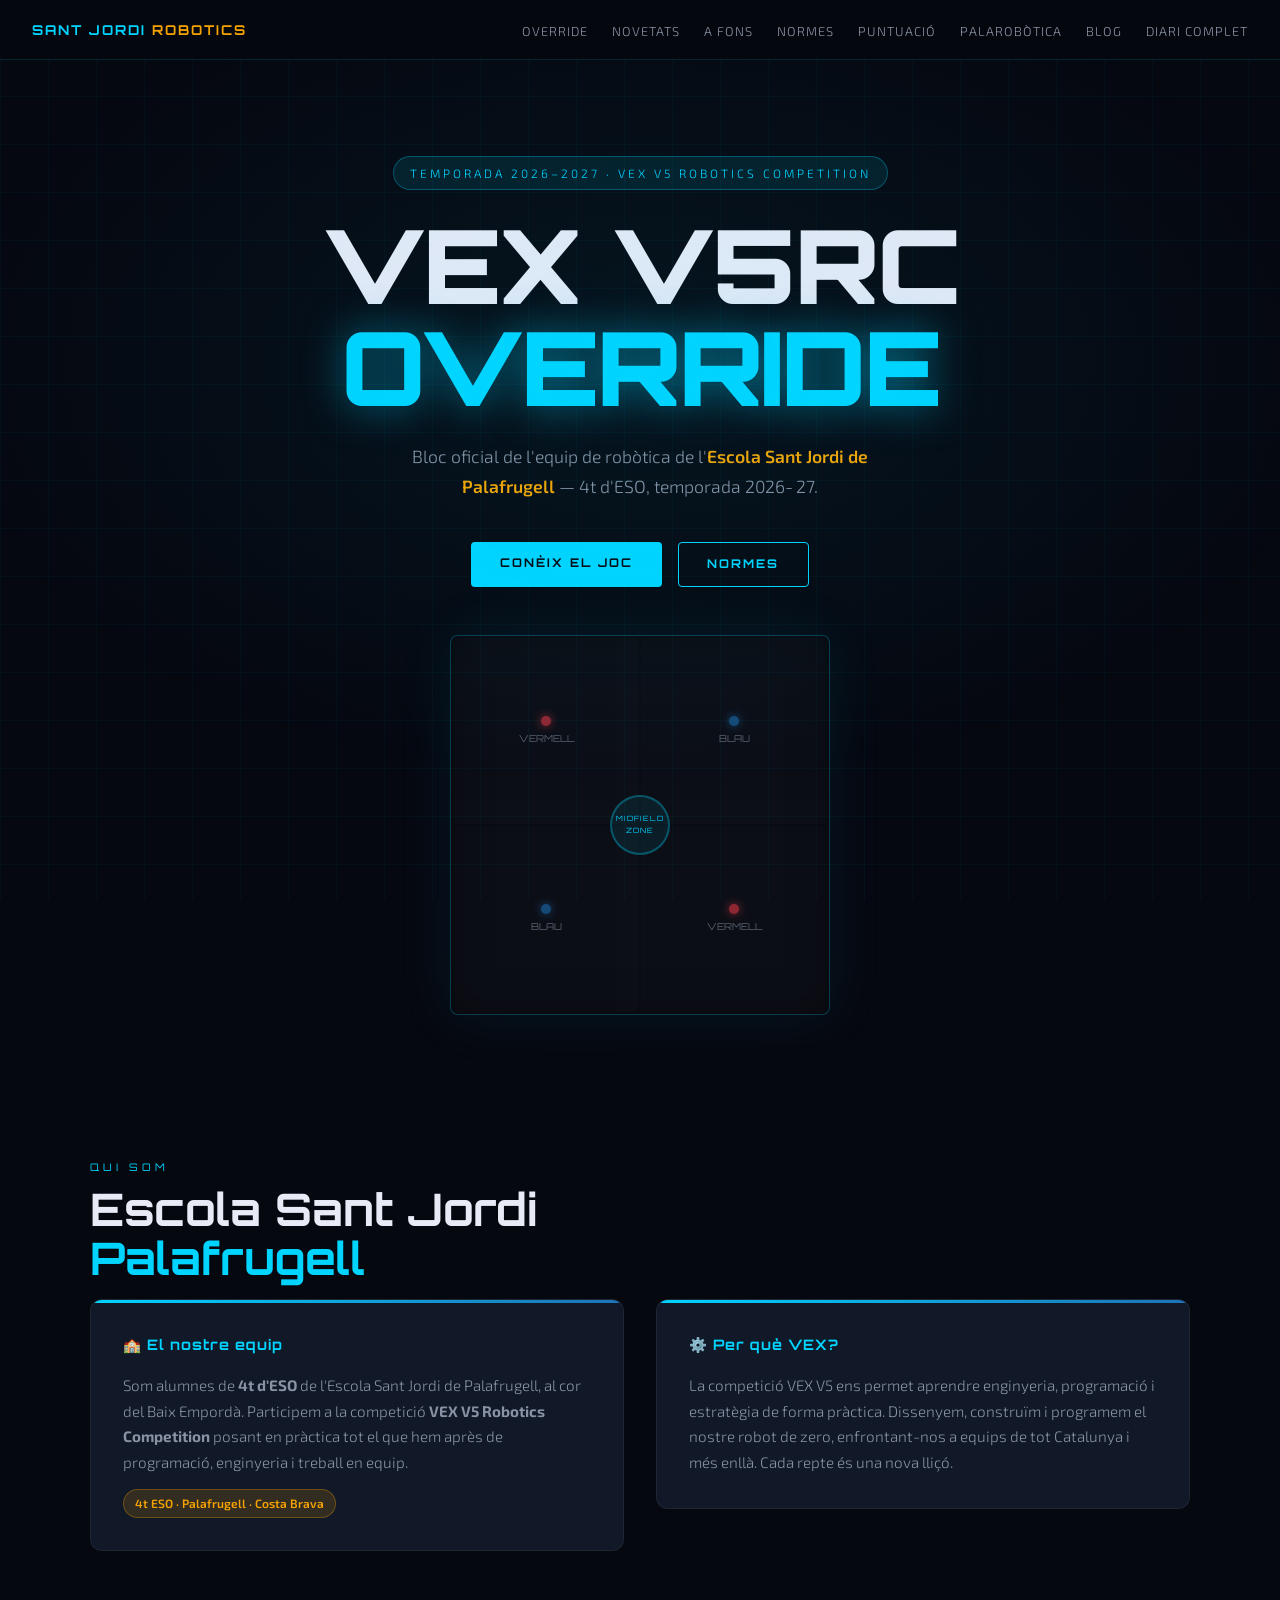
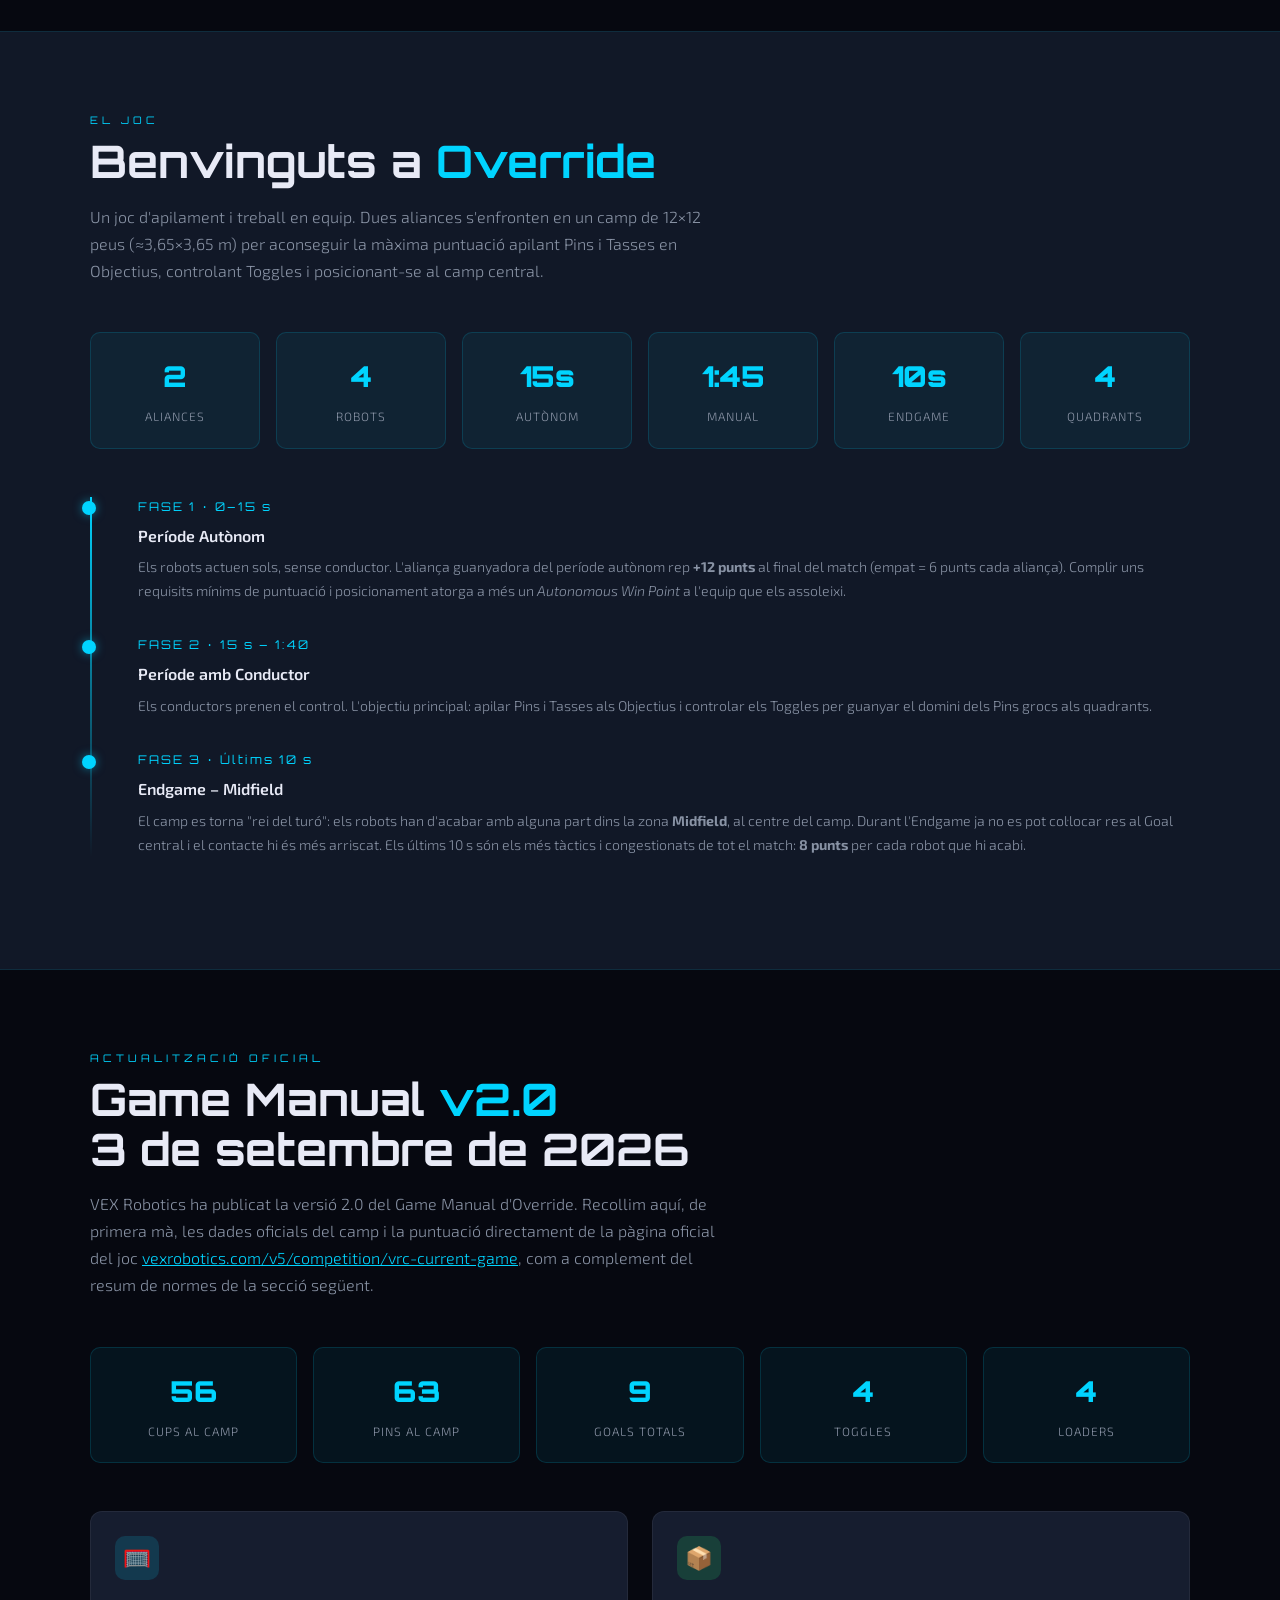
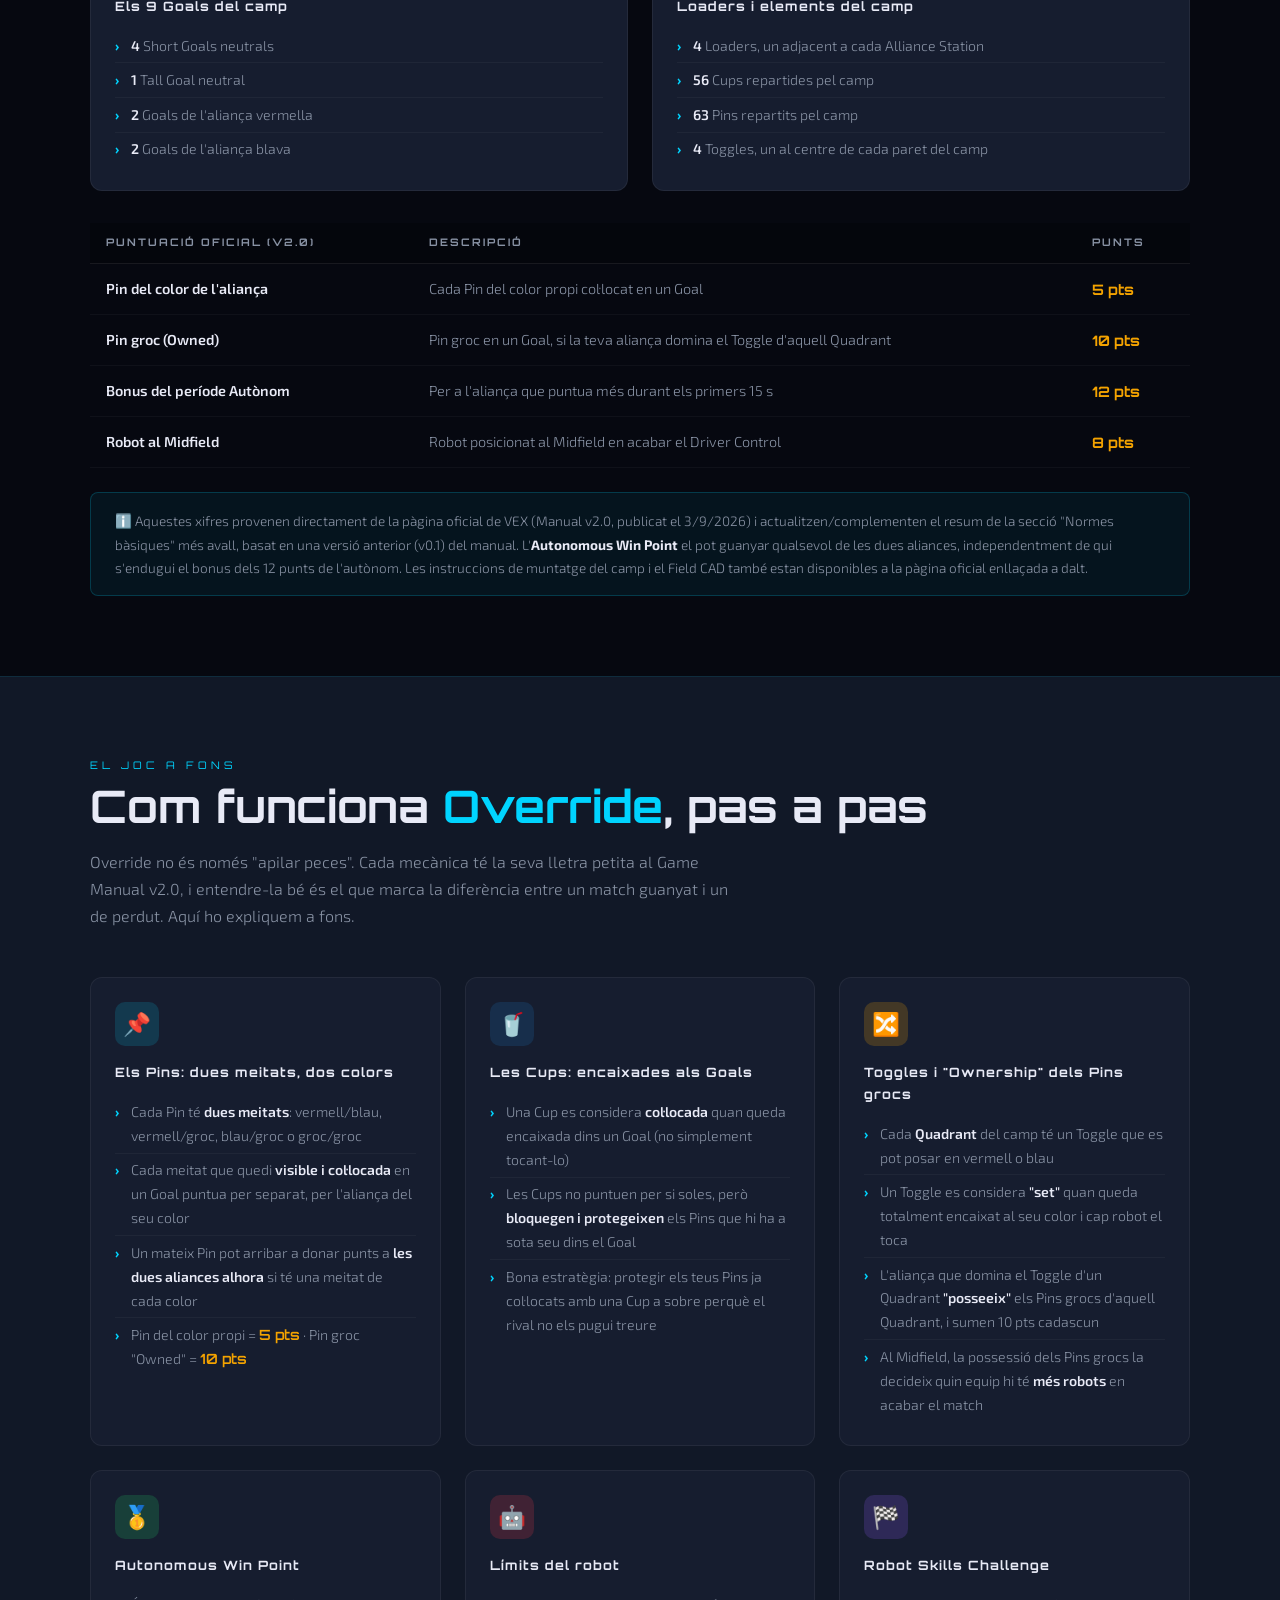
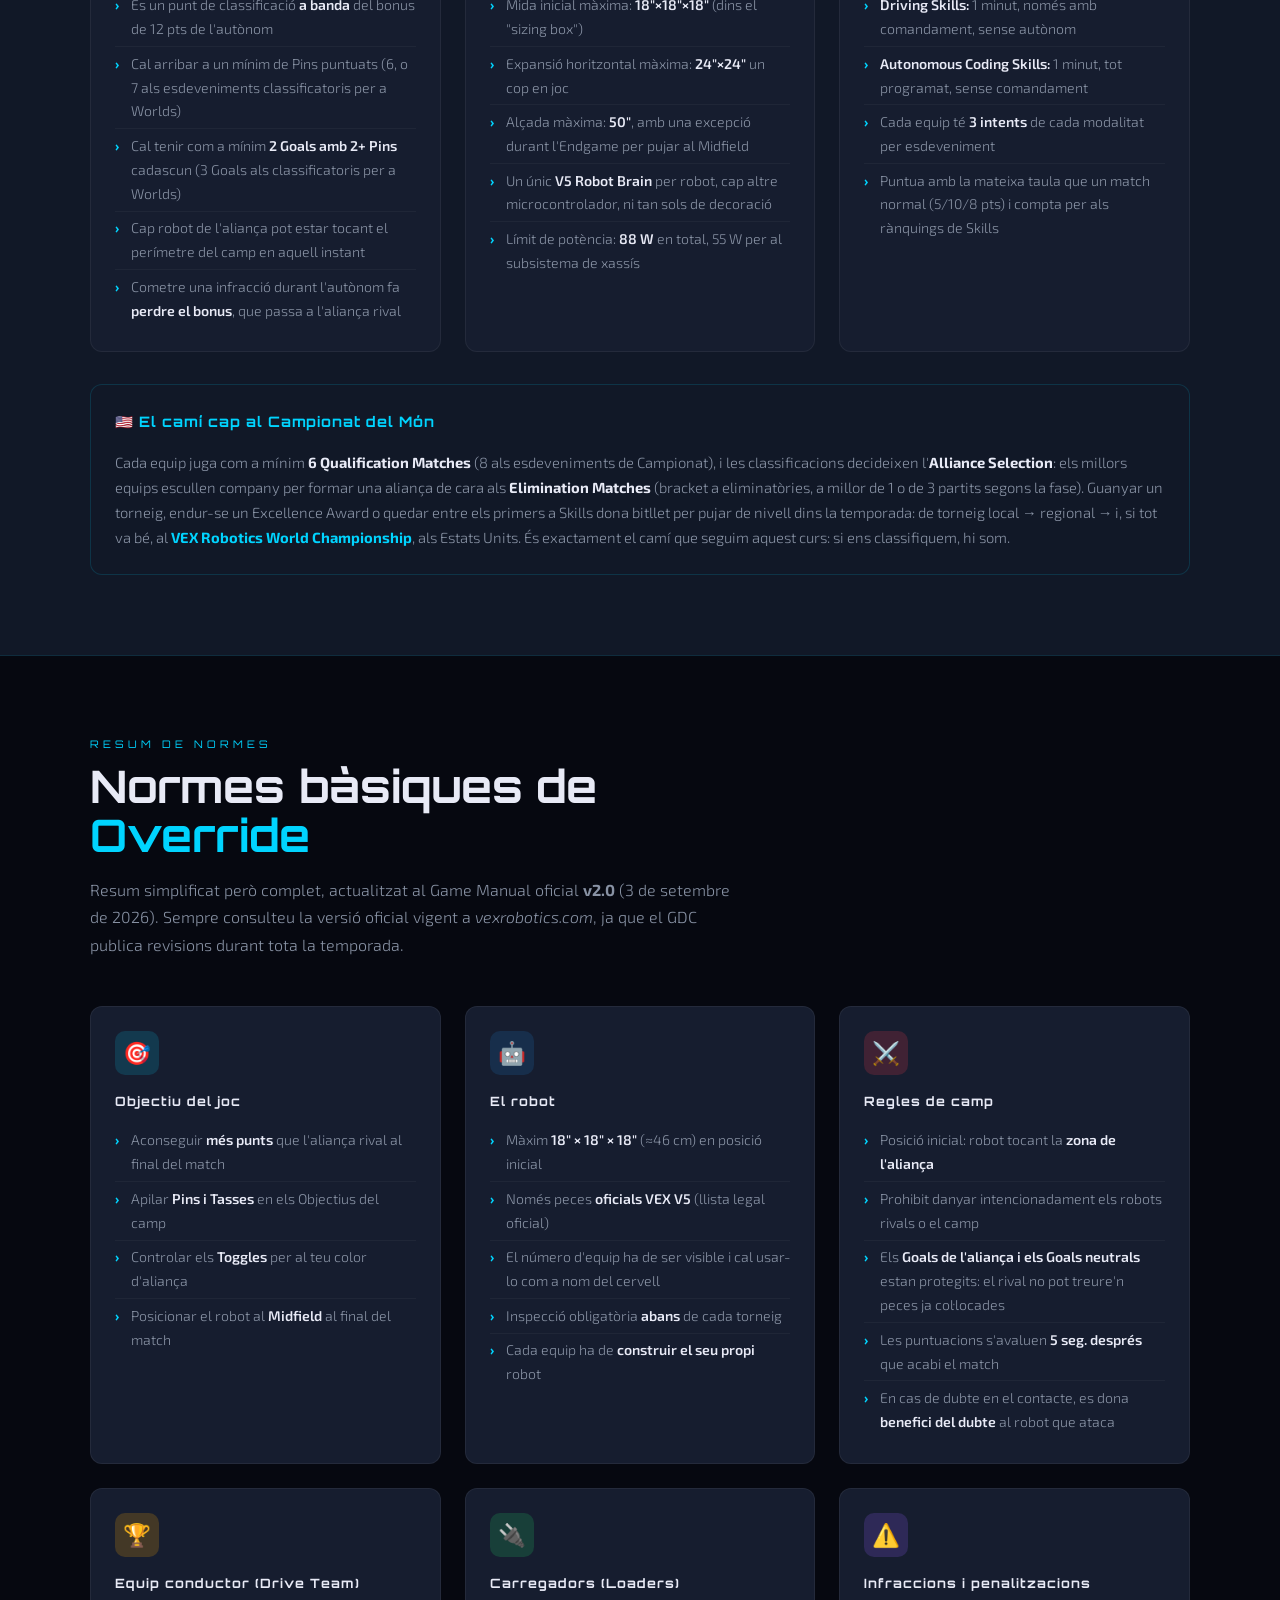
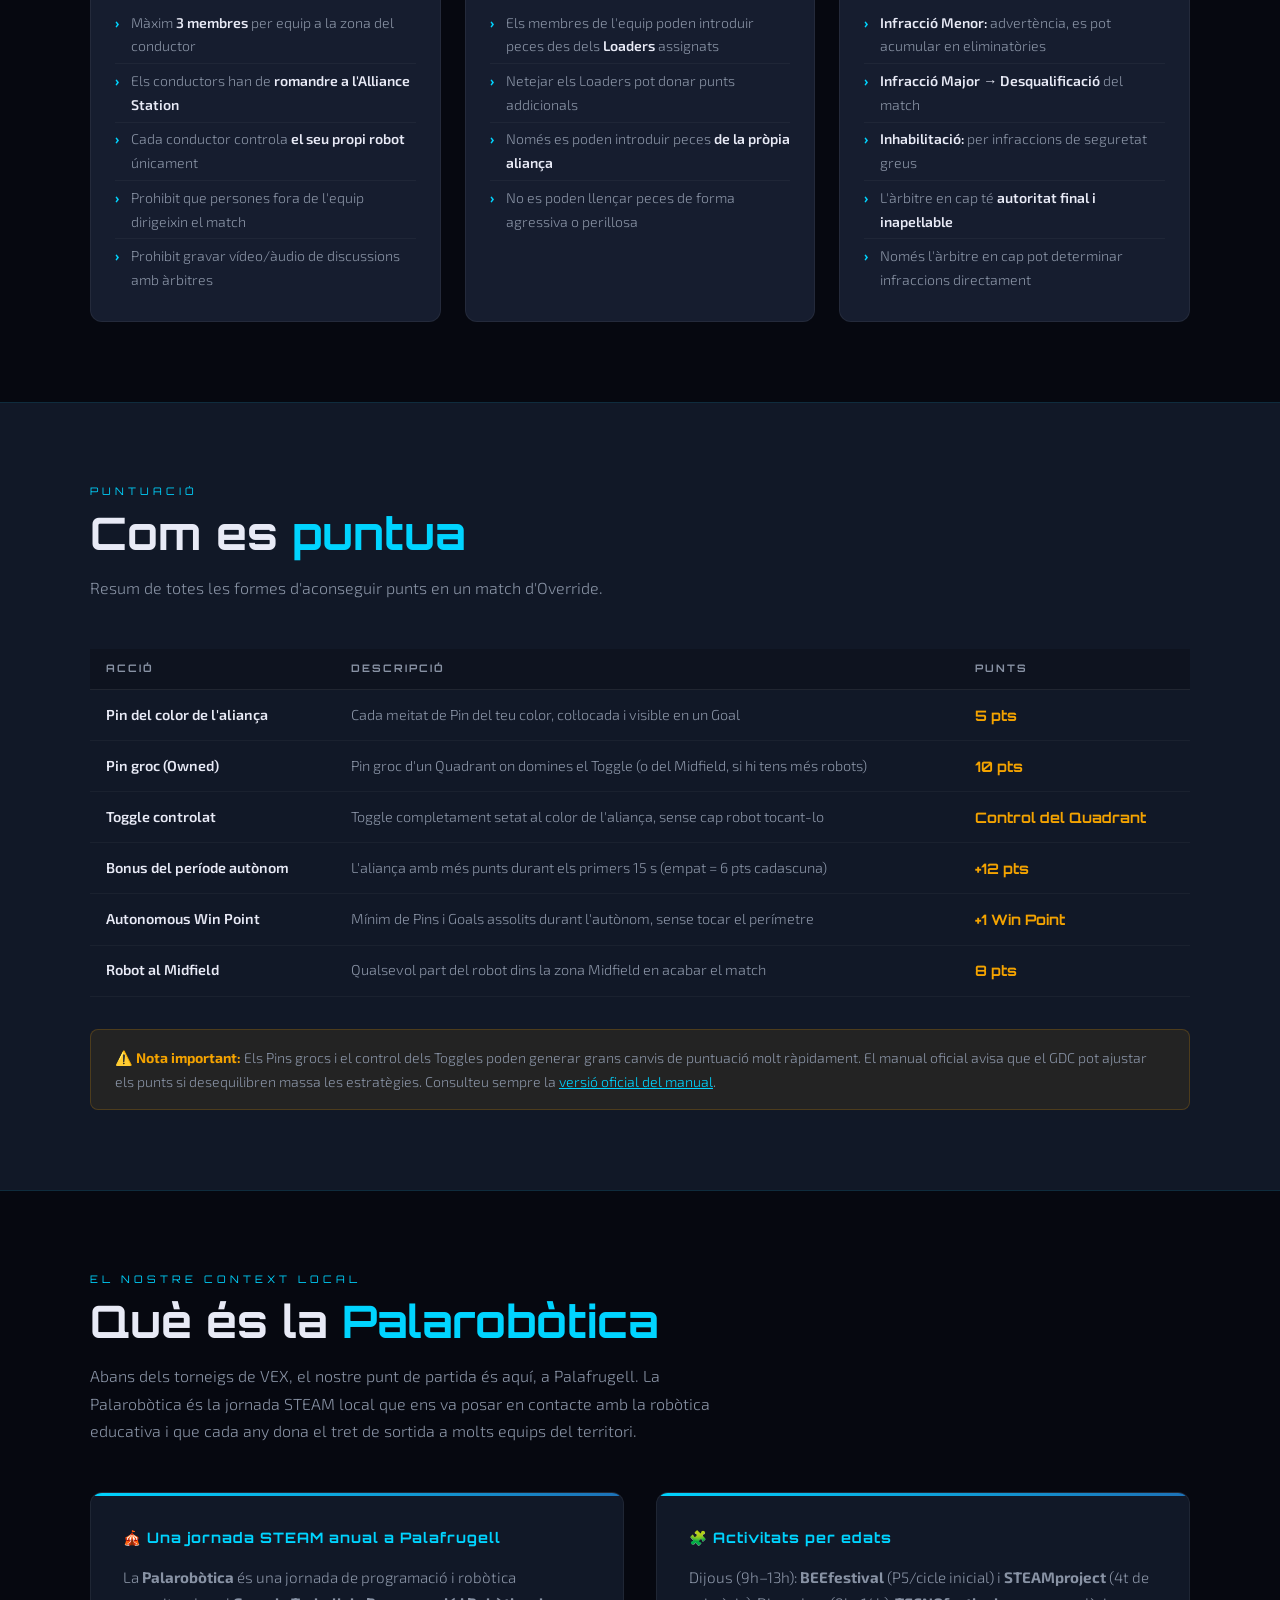
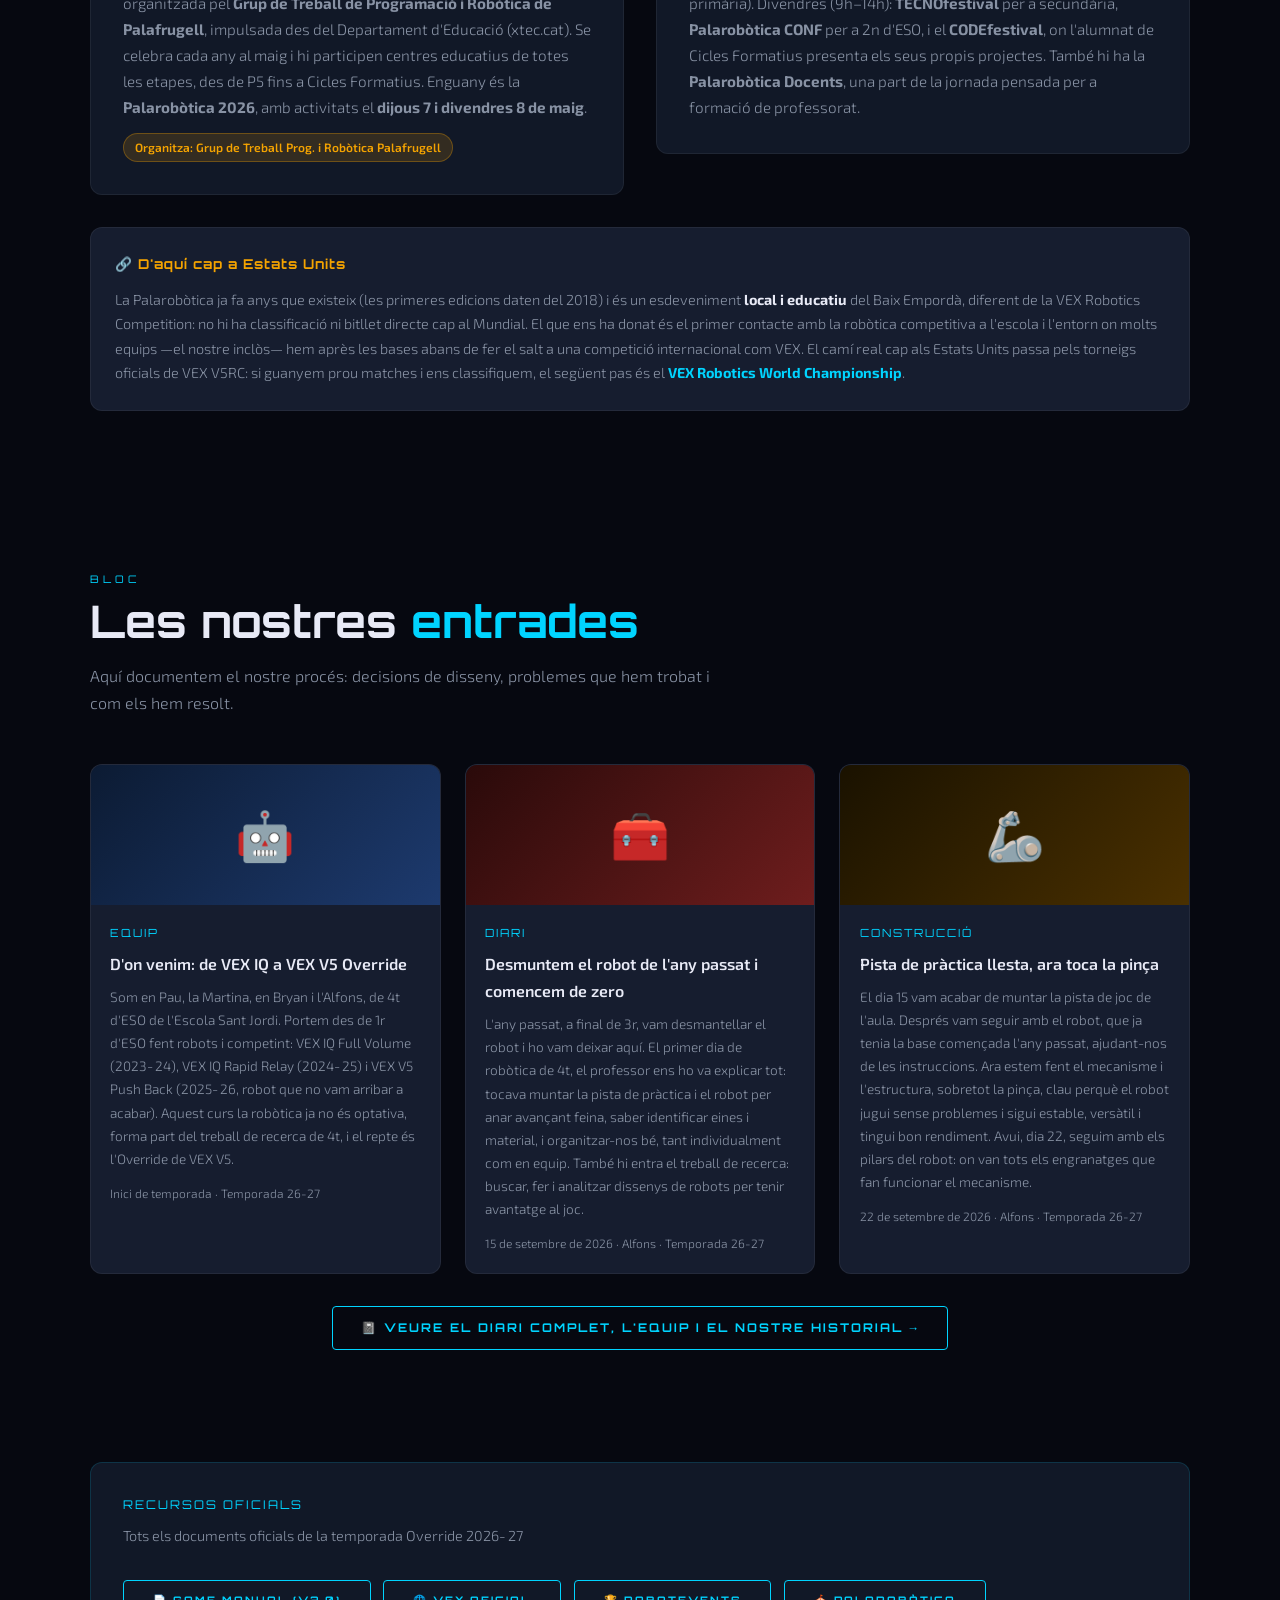
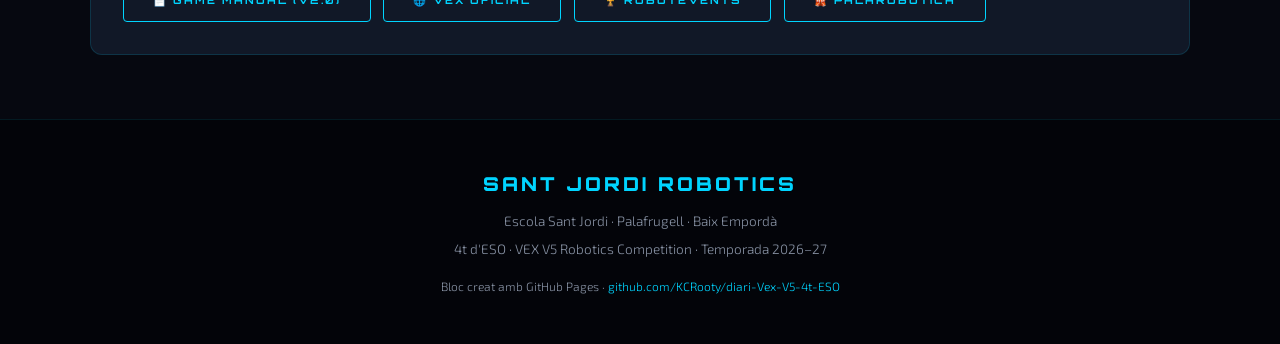
==== commit e799a5ec: "Afegeix bloc.html amb l'equip, l'historial i el diari complet - Extreu els estils comuns a css/main." ====
--- a/index.html
+++ b/index.html
@@ -5,538 +5,7 @@
 <meta name="viewport" content="width=device-width, initial-scale=1.0">
 <title>Robòtica VEX V5 – Escola Sant Jordi Palafrugell</title>
 <link href="https://fonts.googleapis.com/css2?family=Orbitron:wght@400;700;900&family=Exo+2:ital,wght@0,300;0,400;0,600;1,300&display=swap" rel="stylesheet">
-<style>
-  :root {
-    --red: #e63946;
-    --blue: #1d72b8;
-    --gold: #f4a300;
-    --dark: #0a0e1a;
-    --darker: #060810;
-    --card: #111827;
-    --card2: #161d2f;
-    --text: #e8eaf6;
-    --muted: #8892a4;
-    --accent: #00d4ff;
-    --green: #22c55e;
-  }
-
-  * { margin: 0; padding: 0; box-sizing: border-box; }
-
-  html { scroll-behavior: smooth; }
-
-  body {
-    background: var(--darker);
-    color: var(--text);
-    font-family: 'Exo 2', sans-serif;
-    font-weight: 300;
-    line-height: 1.7;
-    overflow-x: hidden;
-  }
-
-  /* ─── GRID BG ─── */
-  body::before {
-    content: '';
-    position: fixed;
-    inset: 0;
-    background-image:
-      linear-gradient(rgba(0,212,255,0.04) 1px, transparent 1px),
-      linear-gradient(90deg, rgba(0,212,255,0.04) 1px, transparent 1px);
-    background-size: 48px 48px;
-    pointer-events: none;
-    z-index: 0;
-  }
-
-  /* ─── NAV ─── */
-  nav {
-    position: sticky;
-    top: 0;
-    z-index: 100;
-    background: rgba(6,8,16,0.92);
-    backdrop-filter: blur(12px);
-    border-bottom: 1px solid rgba(0,212,255,0.15);
-    padding: 0 2rem;
-    display: flex;
-    align-items: center;
-    justify-content: space-between;
-    height: 60px;
-  }
-  .nav-logo {
-    font-family: 'Orbitron', monospace;
-    font-size: 0.85rem;
-    font-weight: 700;
-    color: var(--accent);
-    letter-spacing: 2px;
-    text-transform: uppercase;
-  }
-  .nav-logo span { color: var(--gold); }
-  .nav-links {
-    display: flex;
-    gap: 1.5rem;
-    list-style: none;
-  }
-  .nav-links a {
-    color: var(--muted);
-    text-decoration: none;
-    font-size: 0.8rem;
-    letter-spacing: 1px;
-    text-transform: uppercase;
-    transition: color .2s;
-  }
-  .nav-links a:hover { color: var(--accent); }
-
-  /* ─── HERO ─── */
-  .hero {
-    position: relative;
-    z-index: 1;
-    min-height: 100vh;
-    display: flex;
-    flex-direction: column;
-    align-items: center;
-    justify-content: center;
-    text-align: center;
-    padding: 6rem 2rem 4rem;
-    overflow: hidden;
-  }
-  .hero::after {
-    content: '';
-    position: absolute;
-    inset: 0;
-    background: radial-gradient(ellipse 80% 60% at 50% 30%, rgba(0,212,255,0.07) 0%, transparent 70%);
-    pointer-events: none;
-  }
-
-  .hero-badge {
-    display: inline-block;
-    background: rgba(0,212,255,0.1);
-    border: 1px solid rgba(0,212,255,0.3);
-    color: var(--accent);
-    padding: .35rem 1rem;
-    border-radius: 20px;
-    font-size: 0.75rem;
-    letter-spacing: 3px;
-    text-transform: uppercase;
-    margin-bottom: 1.5rem;
-    animation: fadeDown .6s ease both;
-  }
-  .hero h1 {
-    font-family: 'Orbitron', monospace;
-    font-size: clamp(3rem, 8vw, 7rem);
-    font-weight: 900;
-    line-height: 1;
-    letter-spacing: -2px;
-    animation: fadeDown .7s .1s ease both;
-  }
-  .hero h1 .line1 { color: var(--text); }
-  .hero h1 .line2 {
-    color: var(--accent);
-    text-shadow: 0 0 40px rgba(0,212,255,0.5);
-  }
-  .hero-sub {
-    font-size: 1.1rem;
-    color: var(--muted);
-    margin-top: 1.5rem;
-    max-width: 520px;
-    animation: fadeDown .8s .2s ease both;
-  }
-  .hero-sub strong { color: var(--gold); font-weight: 600; }
-
-  .hero-cta {
-    margin-top: 2.5rem;
-    display: flex;
-    gap: 1rem;
-    flex-wrap: wrap;
-    justify-content: center;
-    animation: fadeDown .9s .3s ease both;
-  }
-  .btn {
-    padding: .7rem 1.8rem;
-    border-radius: 4px;
-    font-family: 'Orbitron', monospace;
-    font-size: 0.75rem;
-    font-weight: 700;
-    letter-spacing: 2px;
-    text-transform: uppercase;
-    cursor: pointer;
-    border: none;
-    transition: all .2s;
-    text-decoration: none;
-    display: inline-block;
-  }
-  .btn-primary { background: var(--accent); color: var(--darker); }
-  .btn-primary:hover { background: #fff; transform: translateY(-2px); }
-  .btn-outline { background: transparent; border: 1px solid var(--accent); color: var(--accent); }
-  .btn-outline:hover { background: rgba(0,212,255,0.1); transform: translateY(-2px); }
-
-  /* Diagonal divider */
-  .hero-divider {
-    position: absolute;
-    bottom: -1px;
-    left: 0; right: 0;
-    height: 80px;
-    background: var(--darker);
-    clip-path: polygon(0 100%, 100% 30%, 100% 100%);
-  }
-
-  /* Floating field preview */
-  .field-preview {
-    position: relative;
-    margin-top: 3rem;
-    animation: fadeDown 1s .4s ease both;
-  }
-  .field-box {
-    width: min(380px, 90vw);
-    aspect-ratio: 1;
-    border: 1.5px solid rgba(0,212,255,0.25);
-    border-radius: 8px;
-    background: rgba(255,255,255,0.02);
-    display: grid;
-    grid-template-columns: 1fr 1fr;
-    grid-template-rows: 1fr 1fr;
-    gap: 2px;
-    padding: 2px;
-    position: relative;
-    box-shadow: 0 0 60px rgba(0,212,255,0.08), inset 0 0 40px rgba(0,0,0,0.4);
-  }
-  .field-quad {
-    border-radius: 4px;
-    display: flex; align-items: center; justify-content: center;
-    font-family: 'Orbitron', monospace;
-    font-size: 0.6rem;
-    opacity: .6;
-    flex-direction: column; gap: 4px;
-    background: rgba(255,255,255,0.02);
-    color: var(--muted);
-  }
-  .field-quad .dot {
-    width: 10px; height: 10px; border-radius: 50%;
-  }
-  .q-red .dot { background: var(--red); box-shadow: 0 0 8px var(--red); }
-  .q-blue .dot { background: var(--blue); box-shadow: 0 0 8px var(--blue); }
-  .field-center {
-    position: absolute;
-    top: 50%; left: 50%;
-    transform: translate(-50%,-50%);
-    width: 60px; height: 60px;
-    border-radius: 50%;
-    background: rgba(0,212,255,0.08);
-    border: 2px solid rgba(0,212,255,0.3);
-    display: flex; align-items: center; justify-content: center;
-    font-family: 'Orbitron', monospace;
-    font-size: 0.45rem;
-    color: var(--accent);
-    text-align: center;
-    letter-spacing: 1px;
-    animation: pulse 2s infinite;
-  }
-  @keyframes pulse {
-    0%, 100% { box-shadow: 0 0 10px rgba(0,212,255,0.3); }
-    50% { box-shadow: 0 0 25px rgba(0,212,255,0.6); }
-  }
-
-  /* ─── SECTION ─── */
-  section { position: relative; z-index: 1; padding: 5rem 2rem; }
-  .container { max-width: 1100px; margin: 0 auto; }
-
-  .section-label {
-    font-family: 'Orbitron', monospace;
-    font-size: 0.65rem;
-    letter-spacing: 4px;
-    text-transform: uppercase;
-    color: var(--accent);
-    margin-bottom: .5rem;
-  }
-  .section-title {
-    font-family: 'Orbitron', monospace;
-    font-size: clamp(1.6rem, 4vw, 2.8rem);
-    font-weight: 700;
-    line-height: 1.1;
-    margin-bottom: 1rem;
-  }
-  .section-title span { color: var(--accent); }
-  .section-desc { color: var(--muted); max-width: 640px; margin-bottom: 3rem; }
-
-  /* ─── ABOUT ─── */
-  .about-grid {
-    display: grid;
-    grid-template-columns: 1fr 1fr;
-    gap: 2rem;
-    align-items: start;
-  }
-  @media (max-width: 700px) { .about-grid { grid-template-columns: 1fr; } }
-
-  .about-card {
-    background: var(--card);
-    border: 1px solid rgba(255,255,255,0.06);
-    border-radius: 12px;
-    padding: 2rem;
-    position: relative;
-    overflow: hidden;
-  }
-  .about-card::before {
-    content: '';
-    position: absolute;
-    top: 0; left: 0; right: 0;
-    height: 3px;
-    background: linear-gradient(90deg, var(--accent), var(--blue));
-  }
-  .about-card h3 {
-    font-family: 'Orbitron', monospace;
-    font-size: 0.9rem;
-    color: var(--accent);
-    margin-bottom: 1rem;
-    letter-spacing: 1px;
-  }
-  .about-card p { color: var(--muted); font-size: 0.95rem; }
-  .team-tag {
-    display: inline-block;
-    background: rgba(244,163,0,0.15);
-    border: 1px solid rgba(244,163,0,0.3);
-    color: var(--gold);
-    padding: .2rem .7rem;
-    border-radius: 20px;
-    font-size: 0.75rem;
-    margin-top: .8rem;
-    font-weight: 600;
-  }
-
-  /* ─── GAME OVERVIEW ─── */
-  .overview-bg {
-    background: var(--card);
-    border-top: 1px solid rgba(0,212,255,0.1);
-    border-bottom: 1px solid rgba(0,212,255,0.1);
-  }
-  .stats-row {
-    display: grid;
-    grid-template-columns: repeat(auto-fit, minmax(160px, 1fr));
-    gap: 1rem;
-    margin-bottom: 3rem;
-  }
-  .stat-chip {
-    background: rgba(0,212,255,0.06);
-    border: 1px solid rgba(0,212,255,0.15);
-    border-radius: 10px;
-    padding: 1.2rem;
-    text-align: center;
-  }
-  .stat-chip .val {
-    font-family: 'Orbitron', monospace;
-    font-size: 1.8rem;
-    font-weight: 900;
-    color: var(--accent);
-    display: block;
-  }
-  .stat-chip .lbl { font-size: 0.75rem; color: var(--muted); margin-top: .2rem; letter-spacing: 1px; text-transform: uppercase; }
-
-  /* ─── RULES ─── */
-  .rules-grid {
-    display: grid;
-    grid-template-columns: repeat(auto-fit, minmax(300px, 1fr));
-    gap: 1.5rem;
-  }
-  .rule-card {
-    background: var(--card2);
-    border: 1px solid rgba(255,255,255,0.06);
-    border-radius: 12px;
-    padding: 1.5rem;
-    transition: border-color .2s, transform .2s;
-  }
-  .rule-card:hover {
-    border-color: rgba(0,212,255,0.3);
-    transform: translateY(-3px);
-  }
-  .rule-icon {
-    width: 44px; height: 44px;
-    border-radius: 10px;
-    display: flex; align-items: center; justify-content: center;
-    font-size: 1.4rem;
-    margin-bottom: 1rem;
-  }
-  .ri-blue { background: rgba(29,114,184,0.2); }
-  .ri-red { background: rgba(230,57,70,0.2); }
-  .ri-gold { background: rgba(244,163,0,0.2); }
-  .ri-green { background: rgba(34,197,94,0.2); }
-  .ri-accent { background: rgba(0,212,255,0.15); }
-  .ri-purple { background: rgba(139,92,246,0.2); }
-
-  .rule-card h4 {
-    font-family: 'Orbitron', monospace;
-    font-size: 0.8rem;
-    font-weight: 700;
-    margin-bottom: .7rem;
-    letter-spacing: 1px;
-  }
-  .rule-card ul {
-    list-style: none;
-    padding: 0;
-  }
-  .rule-card ul li {
-    font-size: 0.88rem;
-    color: var(--muted);
-    padding: .3rem 0;
-    border-bottom: 1px solid rgba(255,255,255,0.04);
-    padding-left: 1rem;
-    position: relative;
-  }
-  .rule-card ul li::before {
-    content: '›';
-    position: absolute;
-    left: 0;
-    color: var(--accent);
-    font-weight: bold;
-  }
-  .rule-card ul li:last-child { border-bottom: none; }
-  .rule-card ul li strong { color: var(--text); font-weight: 600; }
-
-  /* Scoring table */
-  .score-table {
-    width: 100%;
-    border-collapse: collapse;
-    margin-top: 2rem;
-    font-size: 0.9rem;
-  }
-  .score-table th {
-    font-family: 'Orbitron', monospace;
-    font-size: 0.65rem;
-    letter-spacing: 2px;
-    text-transform: uppercase;
-    color: var(--muted);
-    text-align: left;
-    padding: .7rem 1rem;
-    border-bottom: 1px solid rgba(255,255,255,0.08);
-    background: rgba(0,0,0,0.2);
-  }
-  .score-table td {
-    padding: .8rem 1rem;
-    border-bottom: 1px solid rgba(255,255,255,0.04);
-    color: var(--muted);
-  }
-  .score-table tr:hover td { background: rgba(0,212,255,0.03); color: var(--text); }
-  .score-table td:first-child { color: var(--text); font-weight: 600; }
-  .pts {
-    font-family: 'Orbitron', monospace;
-    color: var(--gold) !important;
-    font-weight: 700;
-  }
-
-  /* ─── TIMELINE ─── */
-  .timeline {
-    position: relative;
-    padding-left: 2rem;
-  }
-  .timeline::before {
-    content: '';
-    position: absolute;
-    left: 0; top: 0; bottom: 0;
-    width: 2px;
-    background: linear-gradient(180deg, var(--accent), transparent);
-  }
-  .tl-item {
-    position: relative;
-    margin-bottom: 2rem;
-    padding-left: 1rem;
-  }
-  .tl-dot {
-    position: absolute;
-    left: -2.5rem;
-    top: .3rem;
-    width: 14px; height: 14px;
-    border-radius: 50%;
-    background: var(--accent);
-    box-shadow: 0 0 10px rgba(0,212,255,0.5);
-  }
-  .tl-phase {
-    font-family: 'Orbitron', monospace;
-    font-size: 0.75rem;
-    color: var(--accent);
-    letter-spacing: 2px;
-    margin-bottom: .3rem;
-  }
-  .tl-title { font-weight: 600; font-size: 1rem; margin-bottom: .4rem; }
-  .tl-desc { font-size: .88rem; color: var(--muted); }
-
-  /* ─── POSTS ─── */
-  .posts-grid {
-    display: grid;
-    grid-template-columns: repeat(auto-fill, minmax(300px, 1fr));
-    gap: 1.5rem;
-  }
-  .post-card {
-    background: var(--card2);
-    border: 1px solid rgba(255,255,255,0.06);
-    border-radius: 12px;
-    overflow: hidden;
-    transition: transform .2s, border-color .2s;
-  }
-  .post-card:hover { transform: translateY(-4px); border-color: rgba(0,212,255,0.25); }
-  .post-thumb {
-    height: 140px;
-    display: flex; align-items: center; justify-content: center;
-    font-size: 3rem;
-    position: relative;
-    overflow: hidden;
-  }
-  .pt-blue { background: linear-gradient(135deg, #0c1b33, #1d3a6e); }
-  .pt-red { background: linear-gradient(135deg, #2a0a0a, #6e1d1d); }
-  .pt-gold { background: linear-gradient(135deg, #1a1200, #4a3000); }
-  .post-body { padding: 1.2rem; }
-  .post-tag {
-    font-size: 0.7rem;
-    letter-spacing: 2px;
-    text-transform: uppercase;
-    color: var(--accent);
-    font-family: 'Orbitron', monospace;
-    margin-bottom: .4rem;
-    display: block;
-  }
-  .post-body h3 { font-size: 1rem; margin-bottom: .5rem; font-weight: 600; }
-  .post-body p { font-size: .85rem; color: var(--muted); }
-  .post-meta { font-size: 0.75rem; color: var(--muted); margin-top: .8rem; }
-
-  /* ─── FOOTER ─── */
-  footer {
-    position: relative; z-index: 1;
-    background: rgba(0,0,0,0.4);
-    border-top: 1px solid rgba(0,212,255,0.1);
-    padding: 3rem 2rem;
-    text-align: center;
-  }
-  footer .footer-logo {
-    font-family: 'Orbitron', monospace;
-    font-size: 1.2rem;
-    font-weight: 900;
-    color: var(--accent);
-    margin-bottom: .5rem;
-    letter-spacing: 3px;
-  }
-  footer p { color: var(--muted); font-size: .85rem; }
-  footer a { color: var(--accent); text-decoration: none; }
-
-  /* ─── ANIMATIONS ─── */
-  @keyframes fadeDown {
-    from { opacity: 0; transform: translateY(-20px); }
-    to { opacity: 1; transform: translateY(0); }
-  }
-
-  .fade-in {
-    opacity: 0;
-    transform: translateY(24px);
-    transition: opacity .6s ease, transform .6s ease;
-  }
-  .fade-in.visible {
-    opacity: 1;
-    transform: none;
-  }
-
-  /* ─── SCROLLBAR ─── */
-  ::-webkit-scrollbar { width: 6px; }
-  ::-webkit-scrollbar-track { background: var(--darker); }
-  ::-webkit-scrollbar-thumb { background: rgba(0,212,255,0.3); border-radius: 3px; }
-
-  /* Mobile nav */
-  @media (max-width: 600px) {
-    .nav-links { display: none; }
-  }
-</style>
+<link href="css/main.css" rel="stylesheet">
 </head>
 <body>
 
@@ -551,6 +20,7 @@
     <li><a href="#puntuacio">Puntuació</a></li>
     <li><a href="#palarobotica">Palarobòtica</a></li>
     <li><a href="#entrades">Blog</a></li>
+    <li><a href="bloc.html">Diari complet</a></li>
   </ul>
 </nav>
 
@@ -985,6 +455,10 @@
         </div>
       </article>
     </div>
+
+    <div style="margin-top:2rem; text-align:center;">
+      <a href="bloc.html" class="btn btn-outline">📓 Veure el diari complet, l'equip i el nostre historial →</a>
+    </div>
   </div>
 </section>
 
@@ -1013,7 +487,7 @@
   <p style="margin-top:.3rem;">4t d'ESO · VEX V5 Robotics Competition · Temporada 2026–27</p>
   <p style="margin-top:1rem; font-size:.75rem;">
     Bloc creat amb GitHub Pages ·
-    <a href="https://github.com/Alfy181R/diari-Vex-V5-4t-ESO" target="_blank">github.com/Alfy181R/diari-Vex-V5-4t-ESO</a>
+    <a href="https://github.com/KCRooty/diari-Vex-V5-4t-ESO" target="_blank">github.com/KCRooty/diari-Vex-V5-4t-ESO</a>
   </p>
 </footer>
 
--- a/css/main.css
+++ b/css/main.css
@@ -0,0 +1,530 @@
+  :root {
+    --red: #e63946;
+    --blue: #1d72b8;
+    --gold: #f4a300;
+    --dark: #0a0e1a;
+    --darker: #060810;
+    --card: #111827;
+    --card2: #161d2f;
+    --text: #e8eaf6;
+    --muted: #8892a4;
+    --accent: #00d4ff;
+    --green: #22c55e;
+  }
+
+  * { margin: 0; padding: 0; box-sizing: border-box; }
+
+  html { scroll-behavior: smooth; }
+
+  body {
+    background: var(--darker);
+    color: var(--text);
+    font-family: 'Exo 2', sans-serif;
+    font-weight: 300;
+    line-height: 1.7;
+    overflow-x: hidden;
+  }
+
+  /* ─── GRID BG ─── */
+  body::before {
+    content: '';
+    position: fixed;
+    inset: 0;
+    background-image:
+      linear-gradient(rgba(0,212,255,0.04) 1px, transparent 1px),
+      linear-gradient(90deg, rgba(0,212,255,0.04) 1px, transparent 1px);
+    background-size: 48px 48px;
+    pointer-events: none;
+    z-index: 0;
+  }
+
+  /* ─── NAV ─── */
+  nav {
+    position: sticky;
+    top: 0;
+    z-index: 100;
+    background: rgba(6,8,16,0.92);
+    backdrop-filter: blur(12px);
+    border-bottom: 1px solid rgba(0,212,255,0.15);
+    padding: 0 2rem;
+    display: flex;
+    align-items: center;
+    justify-content: space-between;
+    height: 60px;
+  }
+  .nav-logo {
+    font-family: 'Orbitron', monospace;
+    font-size: 0.85rem;
+    font-weight: 700;
+    color: var(--accent);
+    letter-spacing: 2px;
+    text-transform: uppercase;
+  }
+  .nav-logo span { color: var(--gold); }
+  .nav-links {
+    display: flex;
+    gap: 1.5rem;
+    list-style: none;
+  }
+  .nav-links a {
+    color: var(--muted);
+    text-decoration: none;
+    font-size: 0.8rem;
+    letter-spacing: 1px;
+    text-transform: uppercase;
+    transition: color .2s;
+  }
+  .nav-links a:hover { color: var(--accent); }
+
+  /* ─── HERO ─── */
+  .hero {
+    position: relative;
+    z-index: 1;
+    min-height: 100vh;
+    display: flex;
+    flex-direction: column;
+    align-items: center;
+    justify-content: center;
+    text-align: center;
+    padding: 6rem 2rem 4rem;
+    overflow: hidden;
+  }
+  .hero::after {
+    content: '';
+    position: absolute;
+    inset: 0;
+    background: radial-gradient(ellipse 80% 60% at 50% 30%, rgba(0,212,255,0.07) 0%, transparent 70%);
+    pointer-events: none;
+  }
+
+  .hero-badge {
+    display: inline-block;
+    background: rgba(0,212,255,0.1);
+    border: 1px solid rgba(0,212,255,0.3);
+    color: var(--accent);
+    padding: .35rem 1rem;
+    border-radius: 20px;
+    font-size: 0.75rem;
+    letter-spacing: 3px;
+    text-transform: uppercase;
+    margin-bottom: 1.5rem;
+    animation: fadeDown .6s ease both;
+  }
+  .hero h1 {
+    font-family: 'Orbitron', monospace;
+    font-size: clamp(3rem, 8vw, 7rem);
+    font-weight: 900;
+    line-height: 1;
+    letter-spacing: -2px;
+    animation: fadeDown .7s .1s ease both;
+  }
+  .hero h1 .line1 { color: var(--text); }
+  .hero h1 .line2 {
+    color: var(--accent);
+    text-shadow: 0 0 40px rgba(0,212,255,0.5);
+  }
+  .hero-sub {
+    font-size: 1.1rem;
+    color: var(--muted);
+    margin-top: 1.5rem;
+    max-width: 520px;
+    animation: fadeDown .8s .2s ease both;
+  }
+  .hero-sub strong { color: var(--gold); font-weight: 600; }
+
+  .hero-cta {
+    margin-top: 2.5rem;
+    display: flex;
+    gap: 1rem;
+    flex-wrap: wrap;
+    justify-content: center;
+    animation: fadeDown .9s .3s ease both;
+  }
+  .btn {
+    padding: .7rem 1.8rem;
+    border-radius: 4px;
+    font-family: 'Orbitron', monospace;
+    font-size: 0.75rem;
+    font-weight: 700;
+    letter-spacing: 2px;
+    text-transform: uppercase;
+    cursor: pointer;
+    border: none;
+    transition: all .2s;
+    text-decoration: none;
+    display: inline-block;
+  }
+  .btn-primary { background: var(--accent); color: var(--darker); }
+  .btn-primary:hover { background: #fff; transform: translateY(-2px); }
+  .btn-outline { background: transparent; border: 1px solid var(--accent); color: var(--accent); }
+  .btn-outline:hover { background: rgba(0,212,255,0.1); transform: translateY(-2px); }
+
+  /* Diagonal divider */
+  .hero-divider {
+    position: absolute;
+    bottom: -1px;
+    left: 0; right: 0;
+    height: 80px;
+    background: var(--darker);
+    clip-path: polygon(0 100%, 100% 30%, 100% 100%);
+  }
+
+  /* Floating field preview */
+  .field-preview {
+    position: relative;
+    margin-top: 3rem;
+    animation: fadeDown 1s .4s ease both;
+  }
+  .field-box {
+    width: min(380px, 90vw);
+    aspect-ratio: 1;
+    border: 1.5px solid rgba(0,212,255,0.25);
+    border-radius: 8px;
+    background: rgba(255,255,255,0.02);
+    display: grid;
+    grid-template-columns: 1fr 1fr;
+    grid-template-rows: 1fr 1fr;
+    gap: 2px;
+    padding: 2px;
+    position: relative;
+    box-shadow: 0 0 60px rgba(0,212,255,0.08), inset 0 0 40px rgba(0,0,0,0.4);
+  }
+  .field-quad {
+    border-radius: 4px;
+    display: flex; align-items: center; justify-content: center;
+    font-family: 'Orbitron', monospace;
+    font-size: 0.6rem;
+    opacity: .6;
+    flex-direction: column; gap: 4px;
+    background: rgba(255,255,255,0.02);
+    color: var(--muted);
+  }
+  .field-quad .dot {
+    width: 10px; height: 10px; border-radius: 50%;
+  }
+  .q-red .dot { background: var(--red); box-shadow: 0 0 8px var(--red); }
+  .q-blue .dot { background: var(--blue); box-shadow: 0 0 8px var(--blue); }
+  .field-center {
+    position: absolute;
+    top: 50%; left: 50%;
+    transform: translate(-50%,-50%);
+    width: 60px; height: 60px;
+    border-radius: 50%;
+    background: rgba(0,212,255,0.08);
+    border: 2px solid rgba(0,212,255,0.3);
+    display: flex; align-items: center; justify-content: center;
+    font-family: 'Orbitron', monospace;
+    font-size: 0.45rem;
+    color: var(--accent);
+    text-align: center;
+    letter-spacing: 1px;
+    animation: pulse 2s infinite;
+  }
+  @keyframes pulse {
+    0%, 100% { box-shadow: 0 0 10px rgba(0,212,255,0.3); }
+    50% { box-shadow: 0 0 25px rgba(0,212,255,0.6); }
+  }
+
+  /* ─── SECTION ─── */
+  section { position: relative; z-index: 1; padding: 5rem 2rem; }
+  .container { max-width: 1100px; margin: 0 auto; }
+
+  .section-label {
+    font-family: 'Orbitron', monospace;
+    font-size: 0.65rem;
+    letter-spacing: 4px;
+    text-transform: uppercase;
+    color: var(--accent);
+    margin-bottom: .5rem;
+  }
+  .section-title {
+    font-family: 'Orbitron', monospace;
+    font-size: clamp(1.6rem, 4vw, 2.8rem);
+    font-weight: 700;
+    line-height: 1.1;
+    margin-bottom: 1rem;
+  }
+  .section-title span { color: var(--accent); }
+  .section-desc { color: var(--muted); max-width: 640px; margin-bottom: 3rem; }
+
+  /* ─── ABOUT ─── */
+  .about-grid {
+    display: grid;
+    grid-template-columns: 1fr 1fr;
+    gap: 2rem;
+    align-items: start;
+  }
+  @media (max-width: 700px) { .about-grid { grid-template-columns: 1fr; } }
+
+  .about-card {
+    background: var(--card);
+    border: 1px solid rgba(255,255,255,0.06);
+    border-radius: 12px;
+    padding: 2rem;
+    position: relative;
+    overflow: hidden;
+  }
+  .about-card::before {
+    content: '';
+    position: absolute;
+    top: 0; left: 0; right: 0;
+    height: 3px;
+    background: linear-gradient(90deg, var(--accent), var(--blue));
+  }
+  .about-card h3 {
+    font-family: 'Orbitron', monospace;
+    font-size: 0.9rem;
+    color: var(--accent);
+    margin-bottom: 1rem;
+    letter-spacing: 1px;
+  }
+  .about-card p { color: var(--muted); font-size: 0.95rem; }
+  .team-tag {
+    display: inline-block;
+    background: rgba(244,163,0,0.15);
+    border: 1px solid rgba(244,163,0,0.3);
+    color: var(--gold);
+    padding: .2rem .7rem;
+    border-radius: 20px;
+    font-size: 0.75rem;
+    margin-top: .8rem;
+    font-weight: 600;
+  }
+
+  /* ─── GAME OVERVIEW ─── */
+  .overview-bg {
+    background: var(--card);
+    border-top: 1px solid rgba(0,212,255,0.1);
+    border-bottom: 1px solid rgba(0,212,255,0.1);
+  }
+  .stats-row {
+    display: grid;
+    grid-template-columns: repeat(auto-fit, minmax(160px, 1fr));
+    gap: 1rem;
+    margin-bottom: 3rem;
+  }
+  .stat-chip {
+    background: rgba(0,212,255,0.06);
+    border: 1px solid rgba(0,212,255,0.15);
+    border-radius: 10px;
+    padding: 1.2rem;
+    text-align: center;
+  }
+  .stat-chip .val {
+    font-family: 'Orbitron', monospace;
+    font-size: 1.8rem;
+    font-weight: 900;
+    color: var(--accent);
+    display: block;
+  }
+  .stat-chip .lbl { font-size: 0.75rem; color: var(--muted); margin-top: .2rem; letter-spacing: 1px; text-transform: uppercase; }
+
+  /* ─── RULES ─── */
+  .rules-grid {
+    display: grid;
+    grid-template-columns: repeat(auto-fit, minmax(300px, 1fr));
+    gap: 1.5rem;
+  }
+  .rule-card {
+    background: var(--card2);
+    border: 1px solid rgba(255,255,255,0.06);
+    border-radius: 12px;
+    padding: 1.5rem;
+    transition: border-color .2s, transform .2s;
+  }
+  .rule-card:hover {
+    border-color: rgba(0,212,255,0.3);
+    transform: translateY(-3px);
+  }
+  .rule-icon {
+    width: 44px; height: 44px;
+    border-radius: 10px;
+    display: flex; align-items: center; justify-content: center;
+    font-size: 1.4rem;
+    margin-bottom: 1rem;
+  }
+  .ri-blue { background: rgba(29,114,184,0.2); }
+  .ri-red { background: rgba(230,57,70,0.2); }
+  .ri-gold { background: rgba(244,163,0,0.2); }
+  .ri-green { background: rgba(34,197,94,0.2); }
+  .ri-accent { background: rgba(0,212,255,0.15); }
+  .ri-purple { background: rgba(139,92,246,0.2); }
+
+  .rule-card h4 {
+    font-family: 'Orbitron', monospace;
+    font-size: 0.8rem;
+    font-weight: 700;
+    margin-bottom: .7rem;
+    letter-spacing: 1px;
+  }
+  .rule-card ul {
+    list-style: none;
+    padding: 0;
+  }
+  .rule-card ul li {
+    font-size: 0.88rem;
+    color: var(--muted);
+    padding: .3rem 0;
+    border-bottom: 1px solid rgba(255,255,255,0.04);
+    padding-left: 1rem;
+    position: relative;
+  }
+  .rule-card ul li::before {
+    content: '›';
+    position: absolute;
+    left: 0;
+    color: var(--accent);
+    font-weight: bold;
+  }
+  .rule-card ul li:last-child { border-bottom: none; }
+  .rule-card ul li strong { color: var(--text); font-weight: 600; }
+
+  /* Scoring table */
+  .score-table {
+    width: 100%;
+    border-collapse: collapse;
+    margin-top: 2rem;
+    font-size: 0.9rem;
+  }
+  .score-table th {
+    font-family: 'Orbitron', monospace;
+    font-size: 0.65rem;
+    letter-spacing: 2px;
+    text-transform: uppercase;
+    color: var(--muted);
+    text-align: left;
+    padding: .7rem 1rem;
+    border-bottom: 1px solid rgba(255,255,255,0.08);
+    background: rgba(0,0,0,0.2);
+  }
+  .score-table td {
+    padding: .8rem 1rem;
+    border-bottom: 1px solid rgba(255,255,255,0.04);
+    color: var(--muted);
+  }
+  .score-table tr:hover td { background: rgba(0,212,255,0.03); color: var(--text); }
+  .score-table td:first-child { color: var(--text); font-weight: 600; }
+  .pts {
+    font-family: 'Orbitron', monospace;
+    color: var(--gold) !important;
+    font-weight: 700;
+  }
+
+  /* ─── TIMELINE ─── */
+  .timeline {
+    position: relative;
+    padding-left: 2rem;
+  }
+  .timeline::before {
+    content: '';
+    position: absolute;
+    left: 0; top: 0; bottom: 0;
+    width: 2px;
+    background: linear-gradient(180deg, var(--accent), transparent);
+  }
+  .tl-item {
+    position: relative;
+    margin-bottom: 2rem;
+    padding-left: 1rem;
+  }
+  .tl-dot {
+    position: absolute;
+    left: -2.5rem;
+    top: .3rem;
+    width: 14px; height: 14px;
+    border-radius: 50%;
+    background: var(--accent);
+    box-shadow: 0 0 10px rgba(0,212,255,0.5);
+  }
+  .tl-phase {
+    font-family: 'Orbitron', monospace;
+    font-size: 0.75rem;
+    color: var(--accent);
+    letter-spacing: 2px;
+    margin-bottom: .3rem;
+  }
+  .tl-title { font-weight: 600; font-size: 1rem; margin-bottom: .4rem; }
+  .tl-desc { font-size: .88rem; color: var(--muted); }
+
+  /* ─── POSTS ─── */
+  .posts-grid {
+    display: grid;
+    grid-template-columns: repeat(auto-fill, minmax(300px, 1fr));
+    gap: 1.5rem;
+  }
+  .post-card {
+    background: var(--card2);
+    border: 1px solid rgba(255,255,255,0.06);
+    border-radius: 12px;
+    overflow: hidden;
+    transition: transform .2s, border-color .2s;
+  }
+  .post-card:hover { transform: translateY(-4px); border-color: rgba(0,212,255,0.25); }
+  .post-thumb {
+    height: 140px;
+    display: flex; align-items: center; justify-content: center;
+    font-size: 3rem;
+    position: relative;
+    overflow: hidden;
+  }
+  .pt-blue { background: linear-gradient(135deg, #0c1b33, #1d3a6e); }
+  .pt-red { background: linear-gradient(135deg, #2a0a0a, #6e1d1d); }
+  .pt-gold { background: linear-gradient(135deg, #1a1200, #4a3000); }
+  .post-body { padding: 1.2rem; }
+  .post-tag {
+    font-size: 0.7rem;
+    letter-spacing: 2px;
+    text-transform: uppercase;
+    color: var(--accent);
+    font-family: 'Orbitron', monospace;
+    margin-bottom: .4rem;
+    display: block;
+  }
+  .post-body h3 { font-size: 1rem; margin-bottom: .5rem; font-weight: 600; }
+  .post-body p { font-size: .85rem; color: var(--muted); }
+  .post-meta { font-size: 0.75rem; color: var(--muted); margin-top: .8rem; }
+
+  /* ─── FOOTER ─── */
+  footer {
+    position: relative; z-index: 1;
+    background: rgba(0,0,0,0.4);
+    border-top: 1px solid rgba(0,212,255,0.1);
+    padding: 3rem 2rem;
+    text-align: center;
+  }
+  footer .footer-logo {
+    font-family: 'Orbitron', monospace;
+    font-size: 1.2rem;
+    font-weight: 900;
+    color: var(--accent);
+    margin-bottom: .5rem;
+    letter-spacing: 3px;
+  }
+  footer p { color: var(--muted); font-size: .85rem; }
+  footer a { color: var(--accent); text-decoration: none; }
+
+  /* ─── ANIMATIONS ─── */
+  @keyframes fadeDown {
+    from { opacity: 0; transform: translateY(-20px); }
+    to { opacity: 1; transform: translateY(0); }
+  }
+
+  .fade-in {
+    opacity: 0;
+    transform: translateY(24px);
+    transition: opacity .6s ease, transform .6s ease;
+  }
+  .fade-in.visible {
+    opacity: 1;
+    transform: none;
+  }
+
+  /* ─── SCROLLBAR ─── */
+  ::-webkit-scrollbar { width: 6px; }
+  ::-webkit-scrollbar-track { background: var(--darker); }
+  ::-webkit-scrollbar-thumb { background: rgba(0,212,255,0.3); border-radius: 3px; }
+
+  /* Mobile nav */
+  @media (max-width: 600px) {
+    .nav-links { display: none; }
+  }
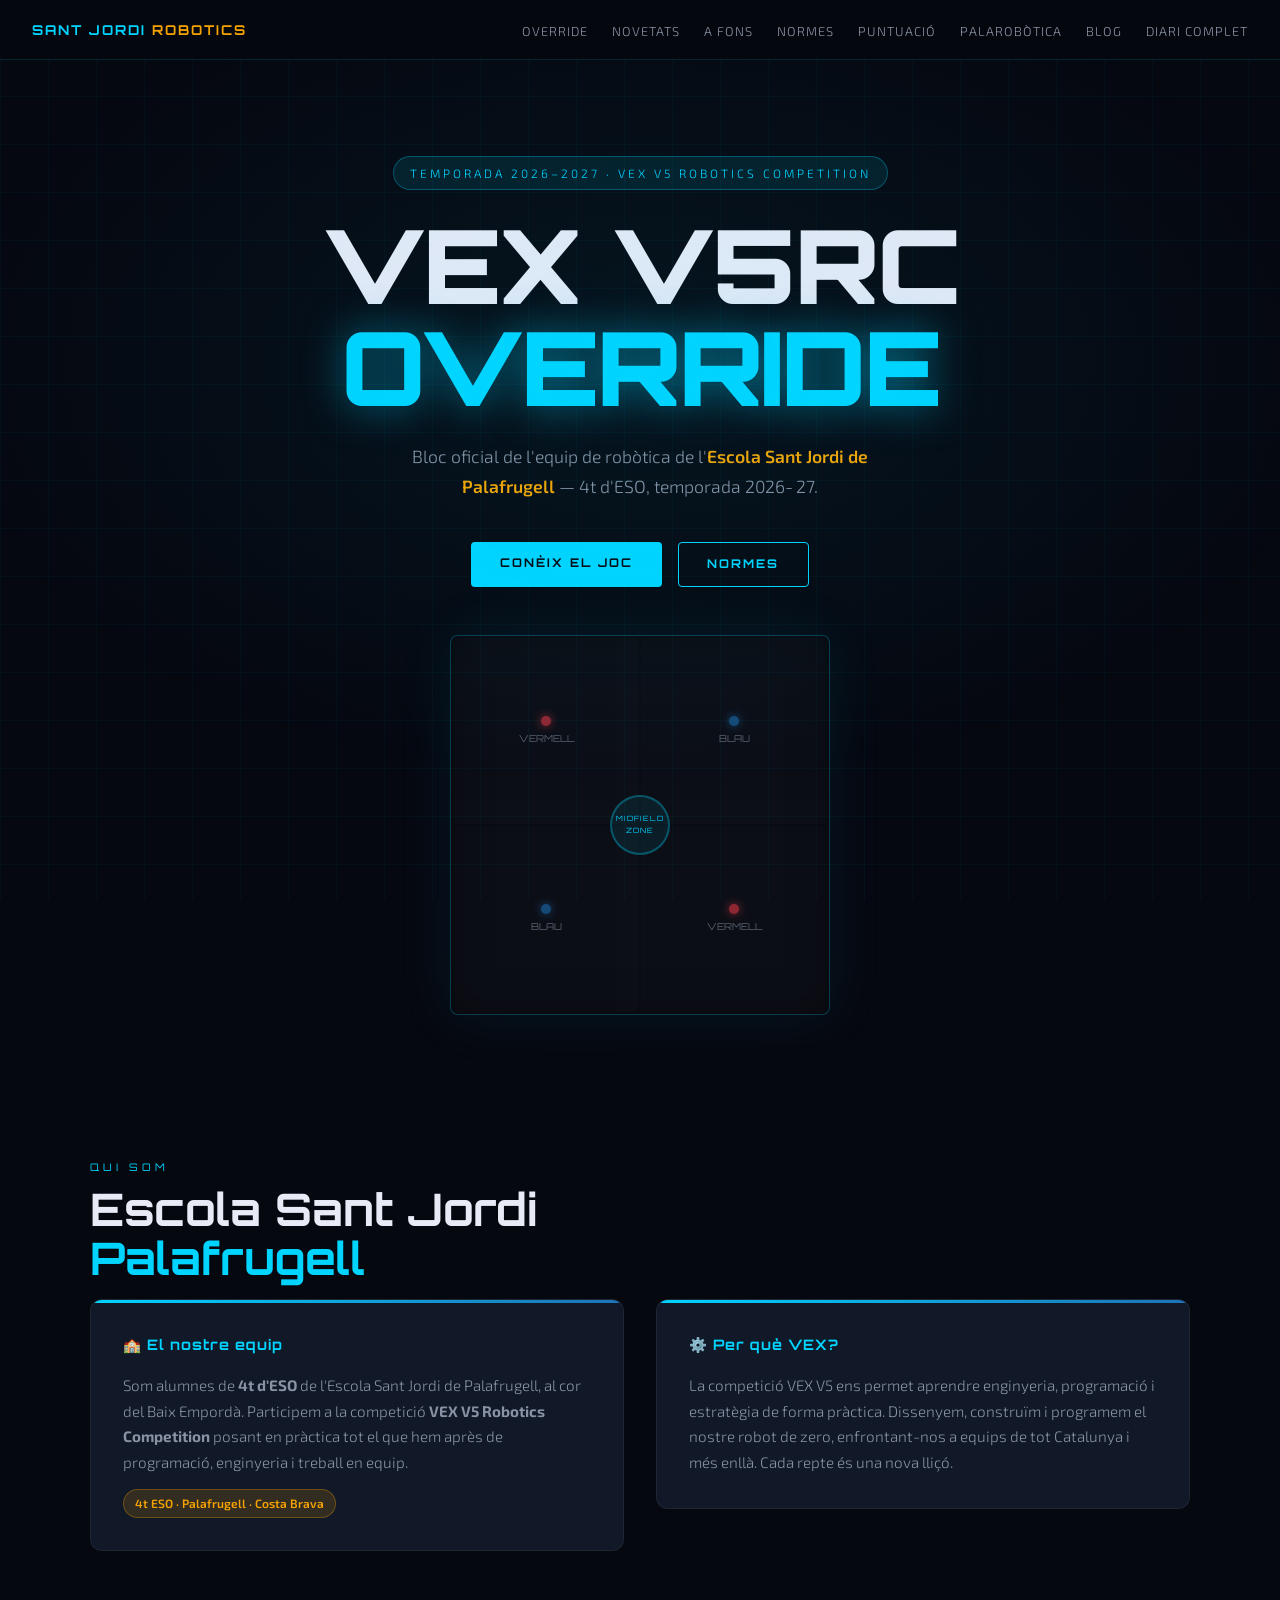
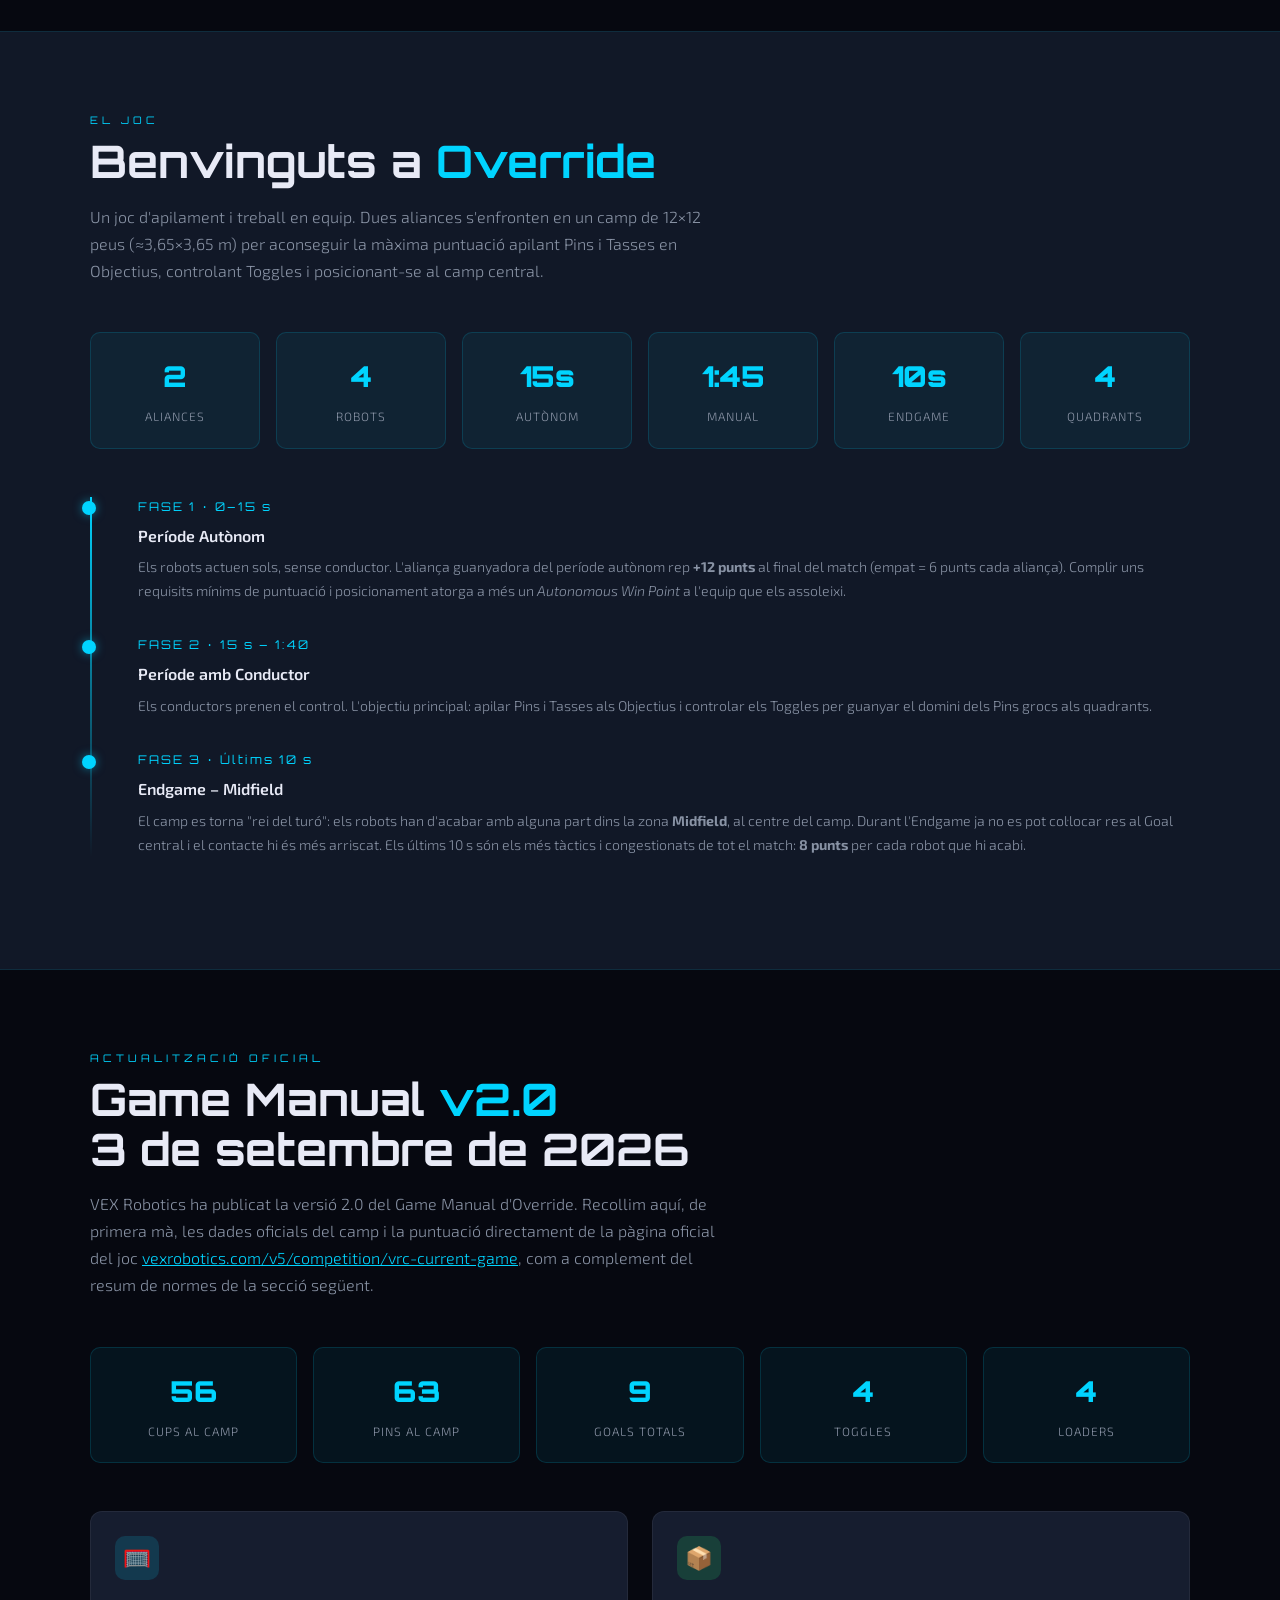
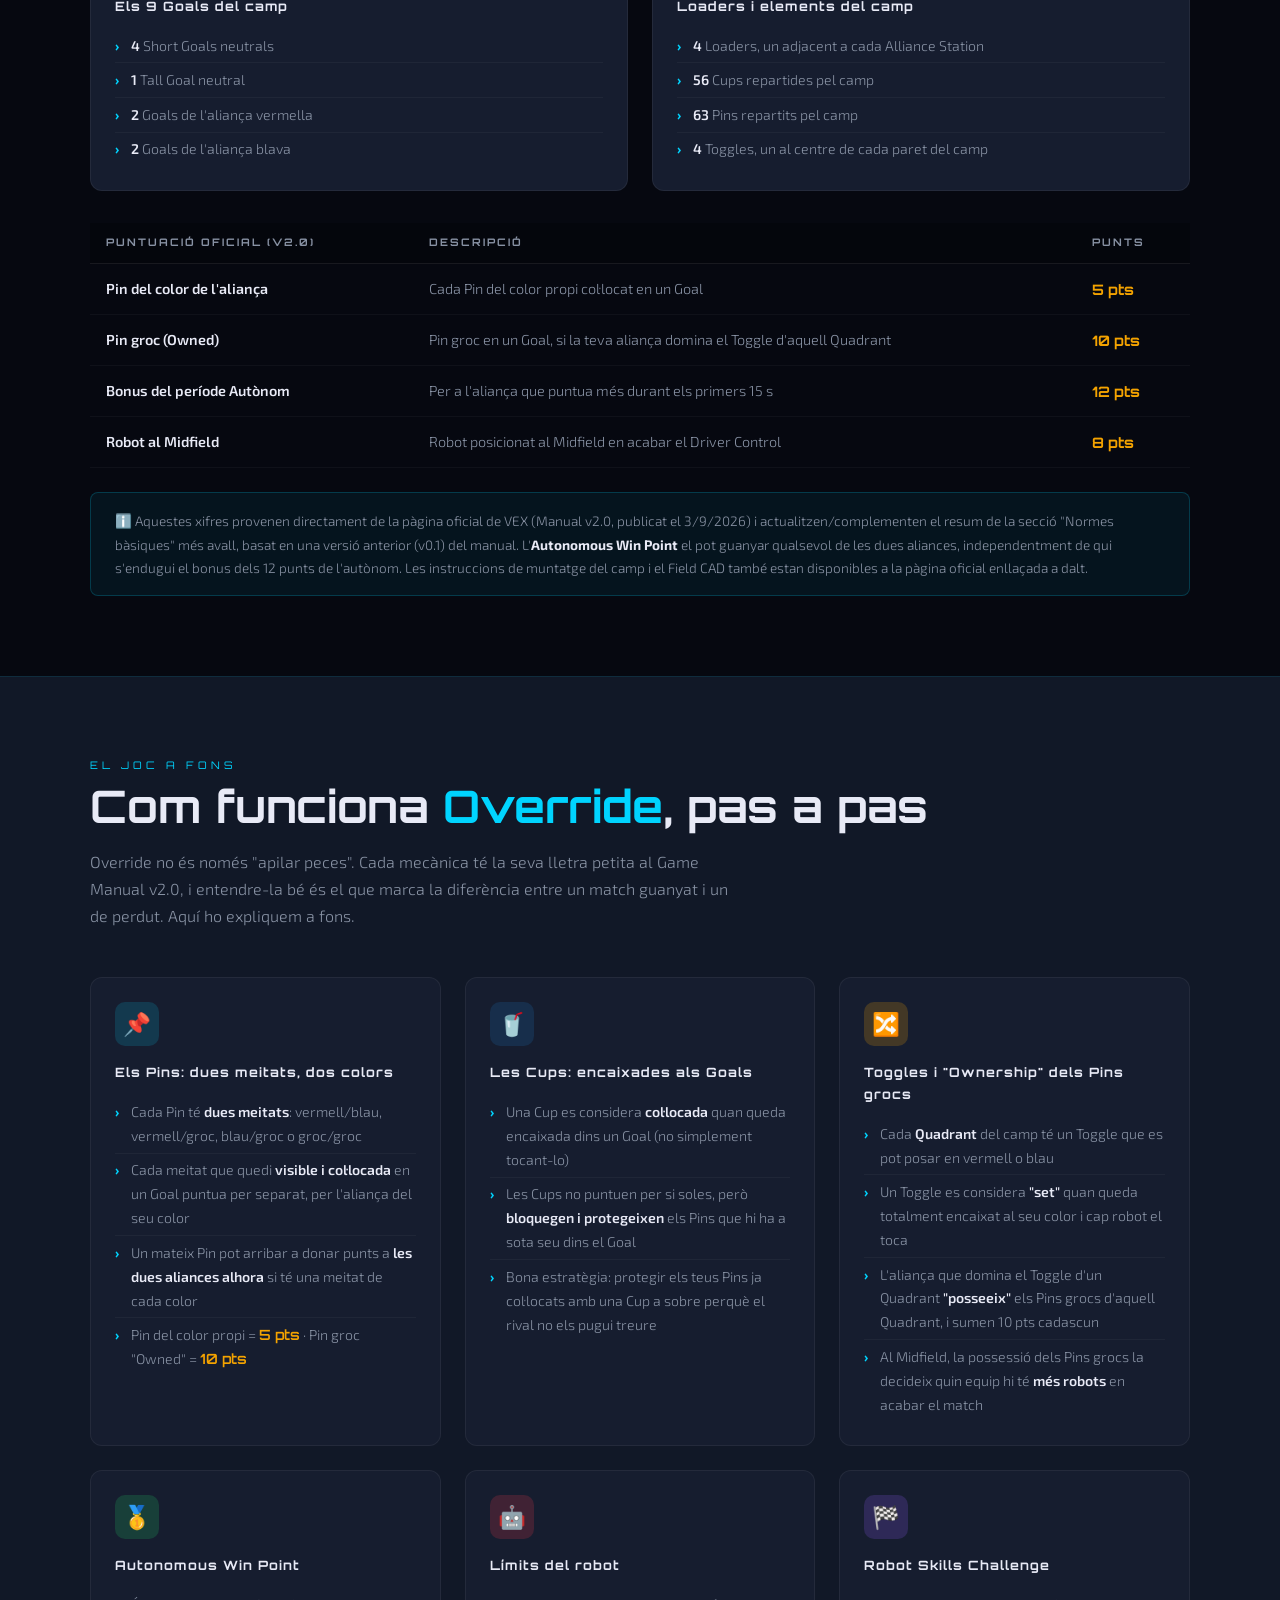
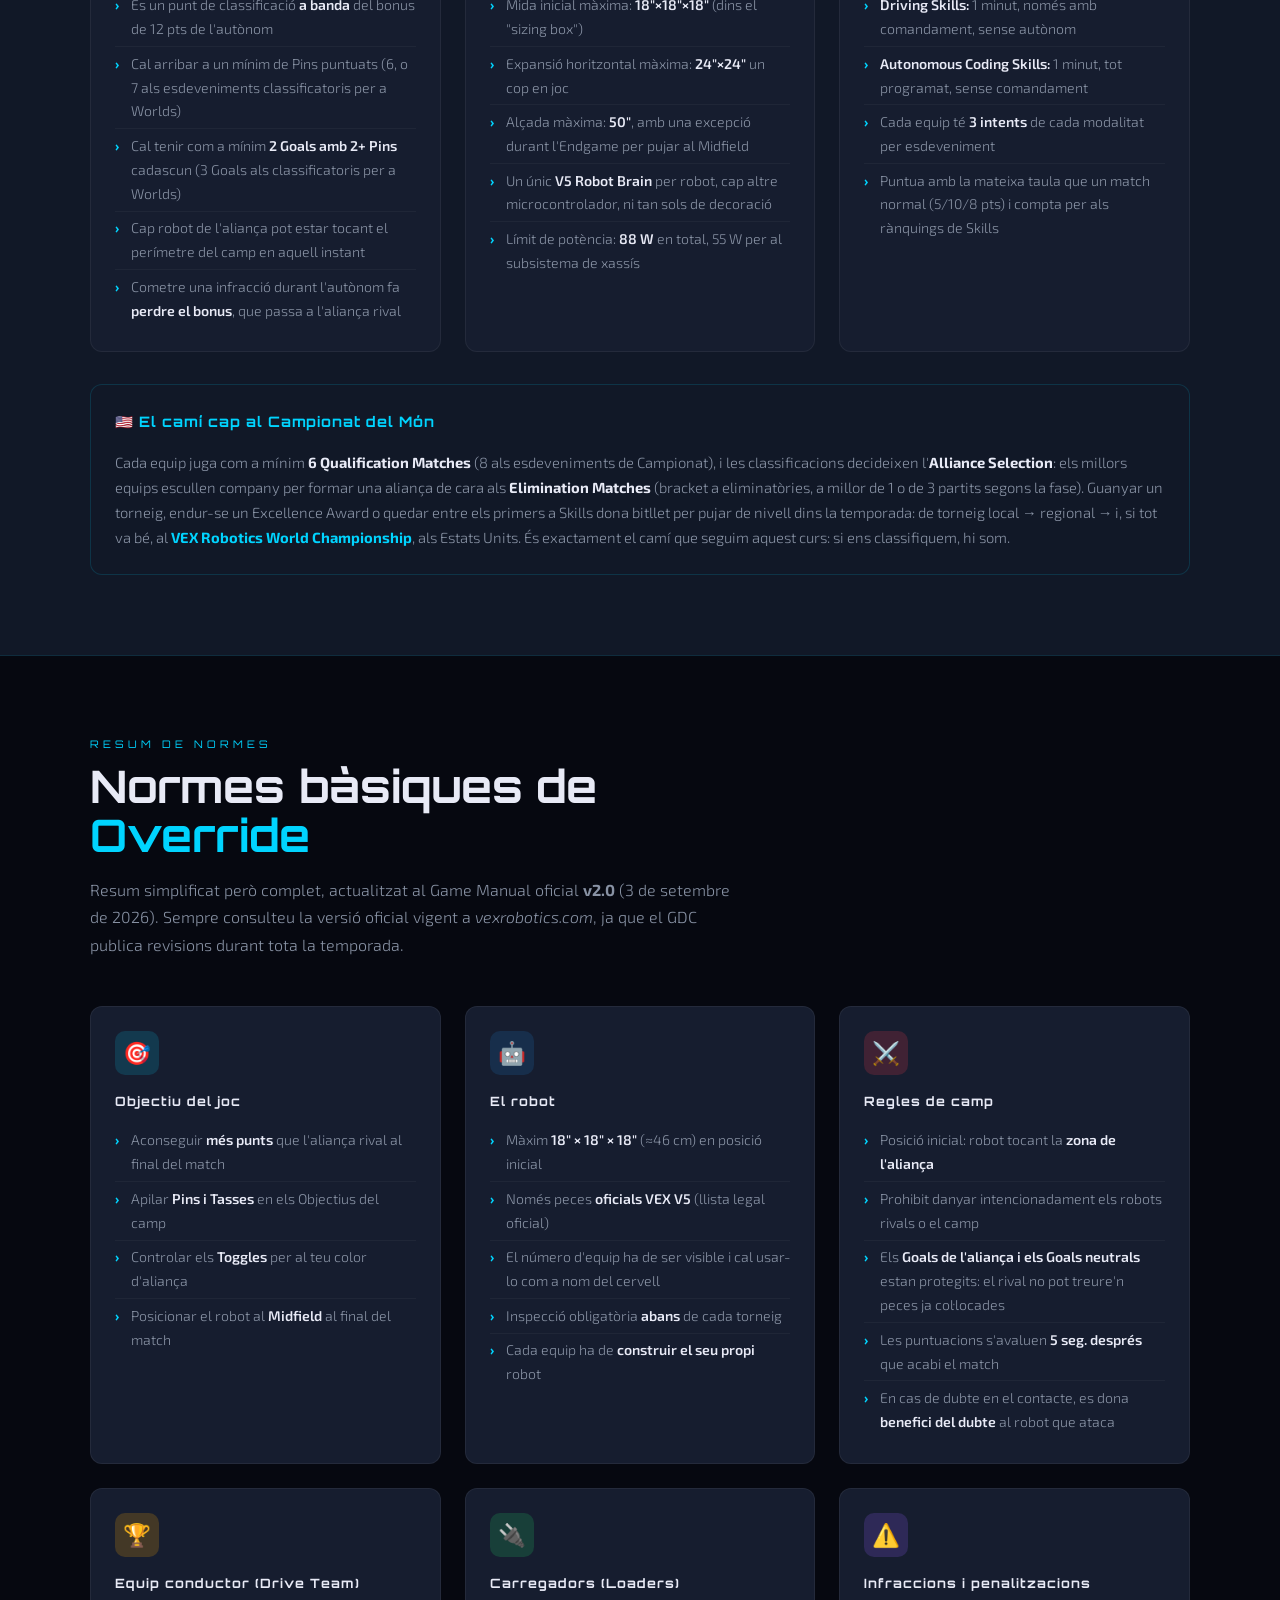
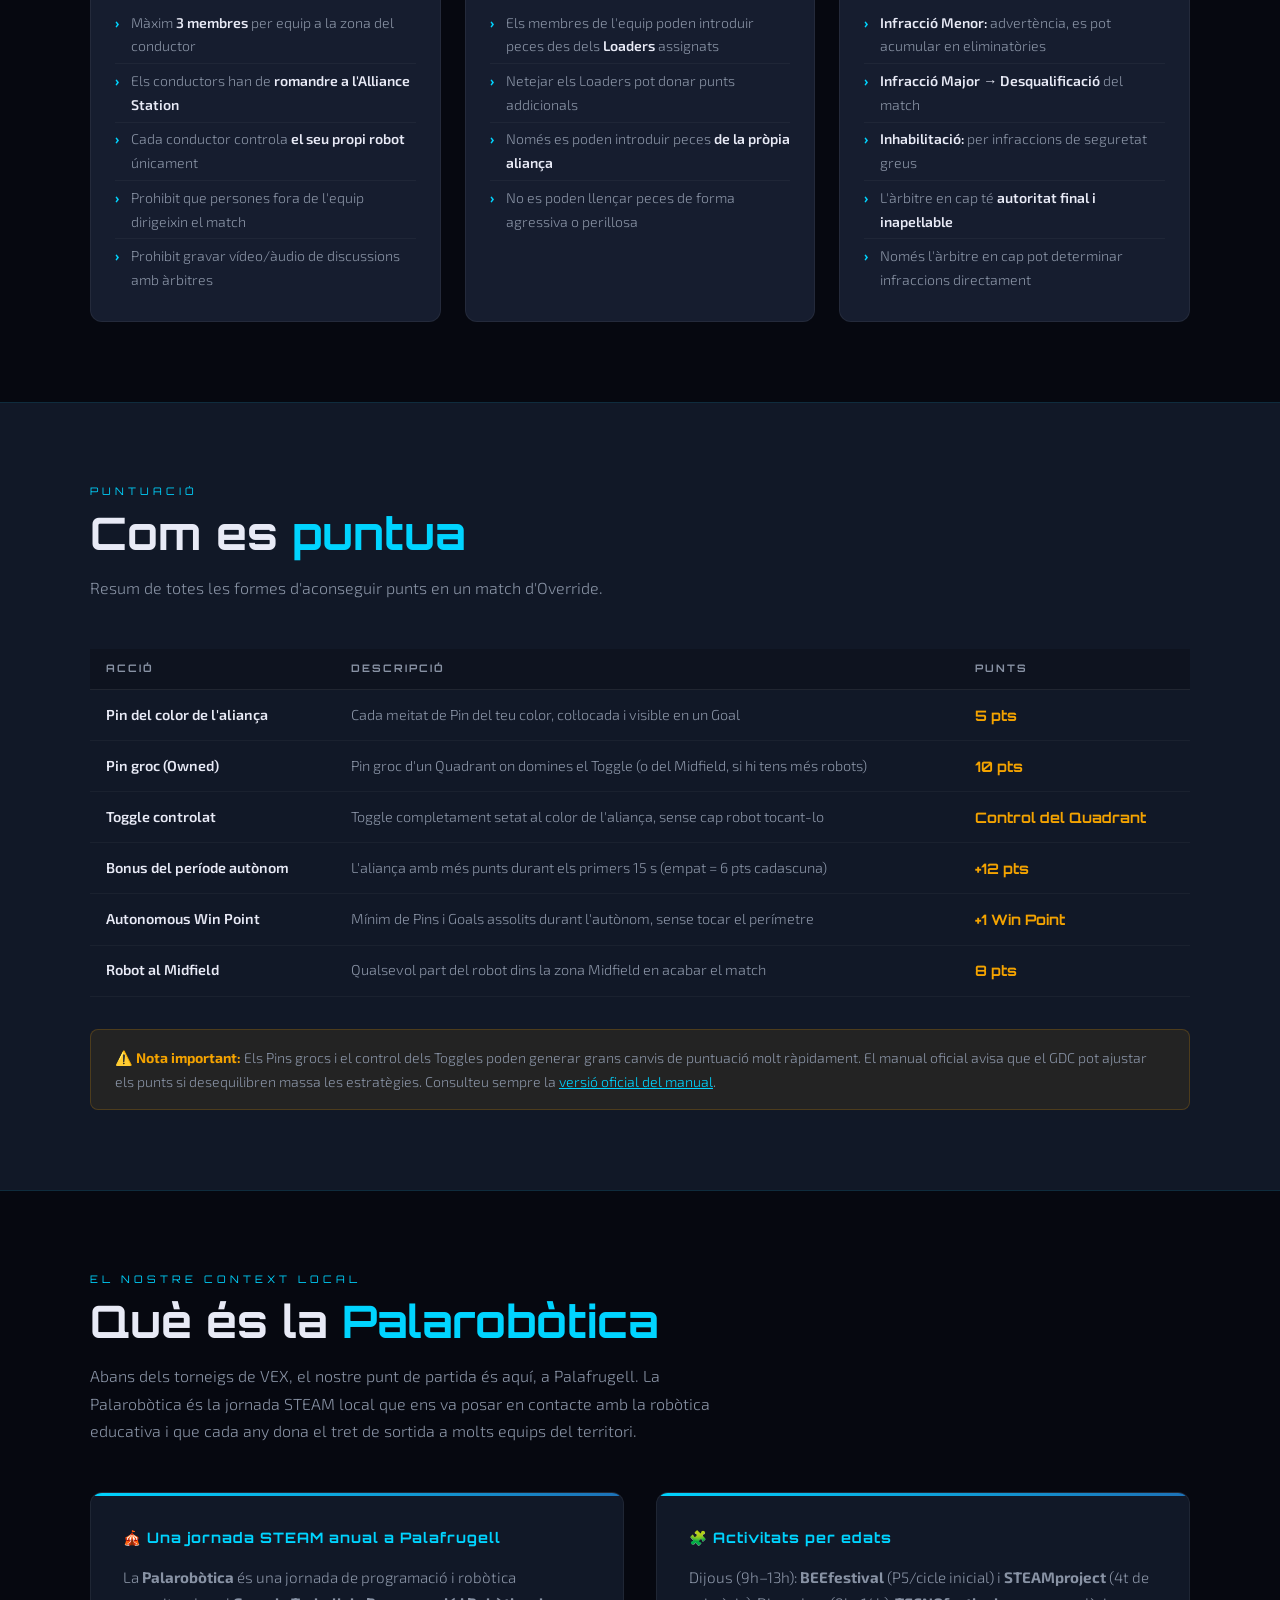
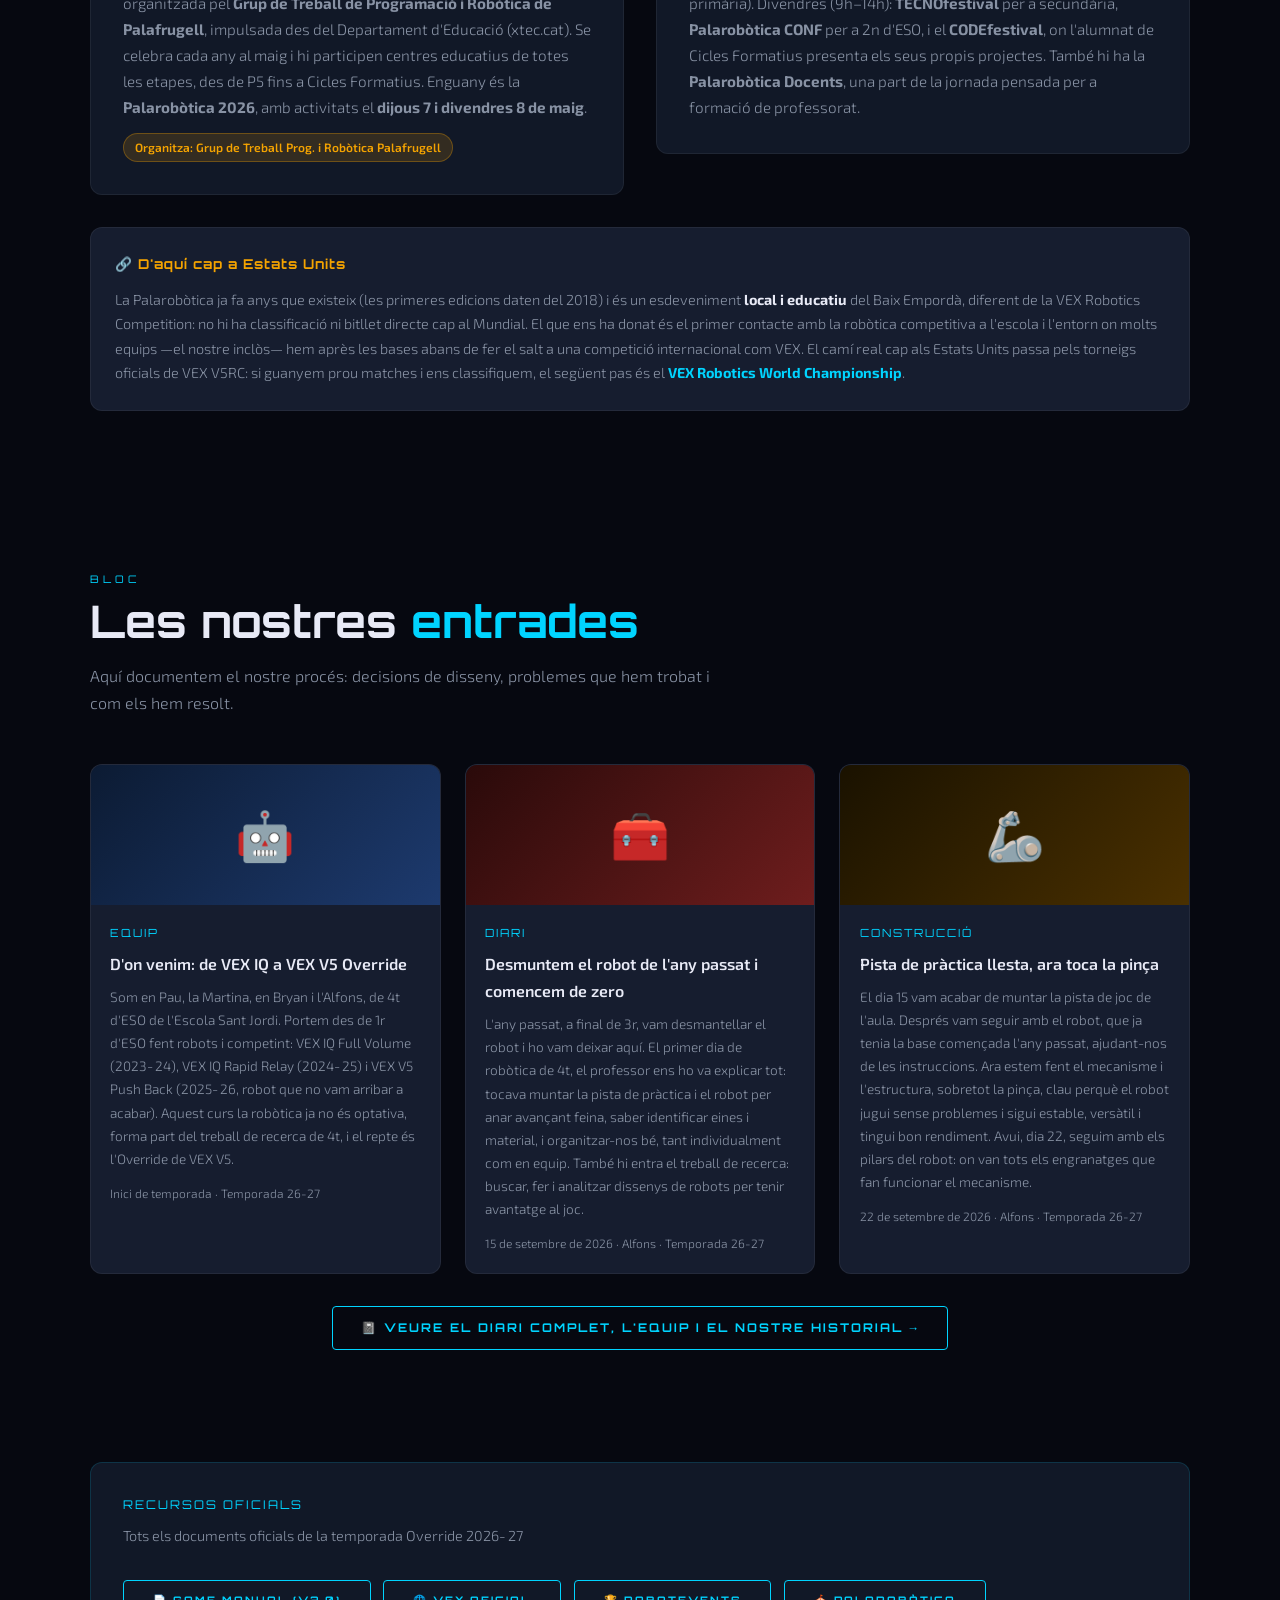
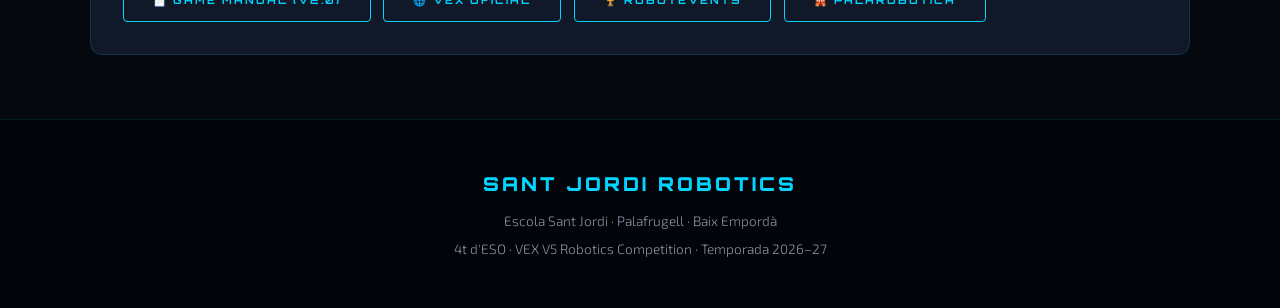
==== commit 0cffe3e0: "Treu l'enllaç al repo de GitHub del footer Evita vincular el bloc escolar amb el perfil public de Gi" ====
--- a/index.html
+++ b/index.html
@@ -485,10 +485,6 @@
   <div class="footer-logo">SANT JORDI ROBOTICS</div>
   <p>Escola Sant Jordi · Palafrugell · Baix Empordà</p>
   <p style="margin-top:.3rem;">4t d'ESO · VEX V5 Robotics Competition · Temporada 2026–27</p>
-  <p style="margin-top:1rem; font-size:.75rem;">
-    Bloc creat amb GitHub Pages ·
-    <a href="https://github.com/KCRooty/diari-Vex-V5-4t-ESO" target="_blank">github.com/KCRooty/diari-Vex-V5-4t-ESO</a>
-  </p>
 </footer>
 
 <script>
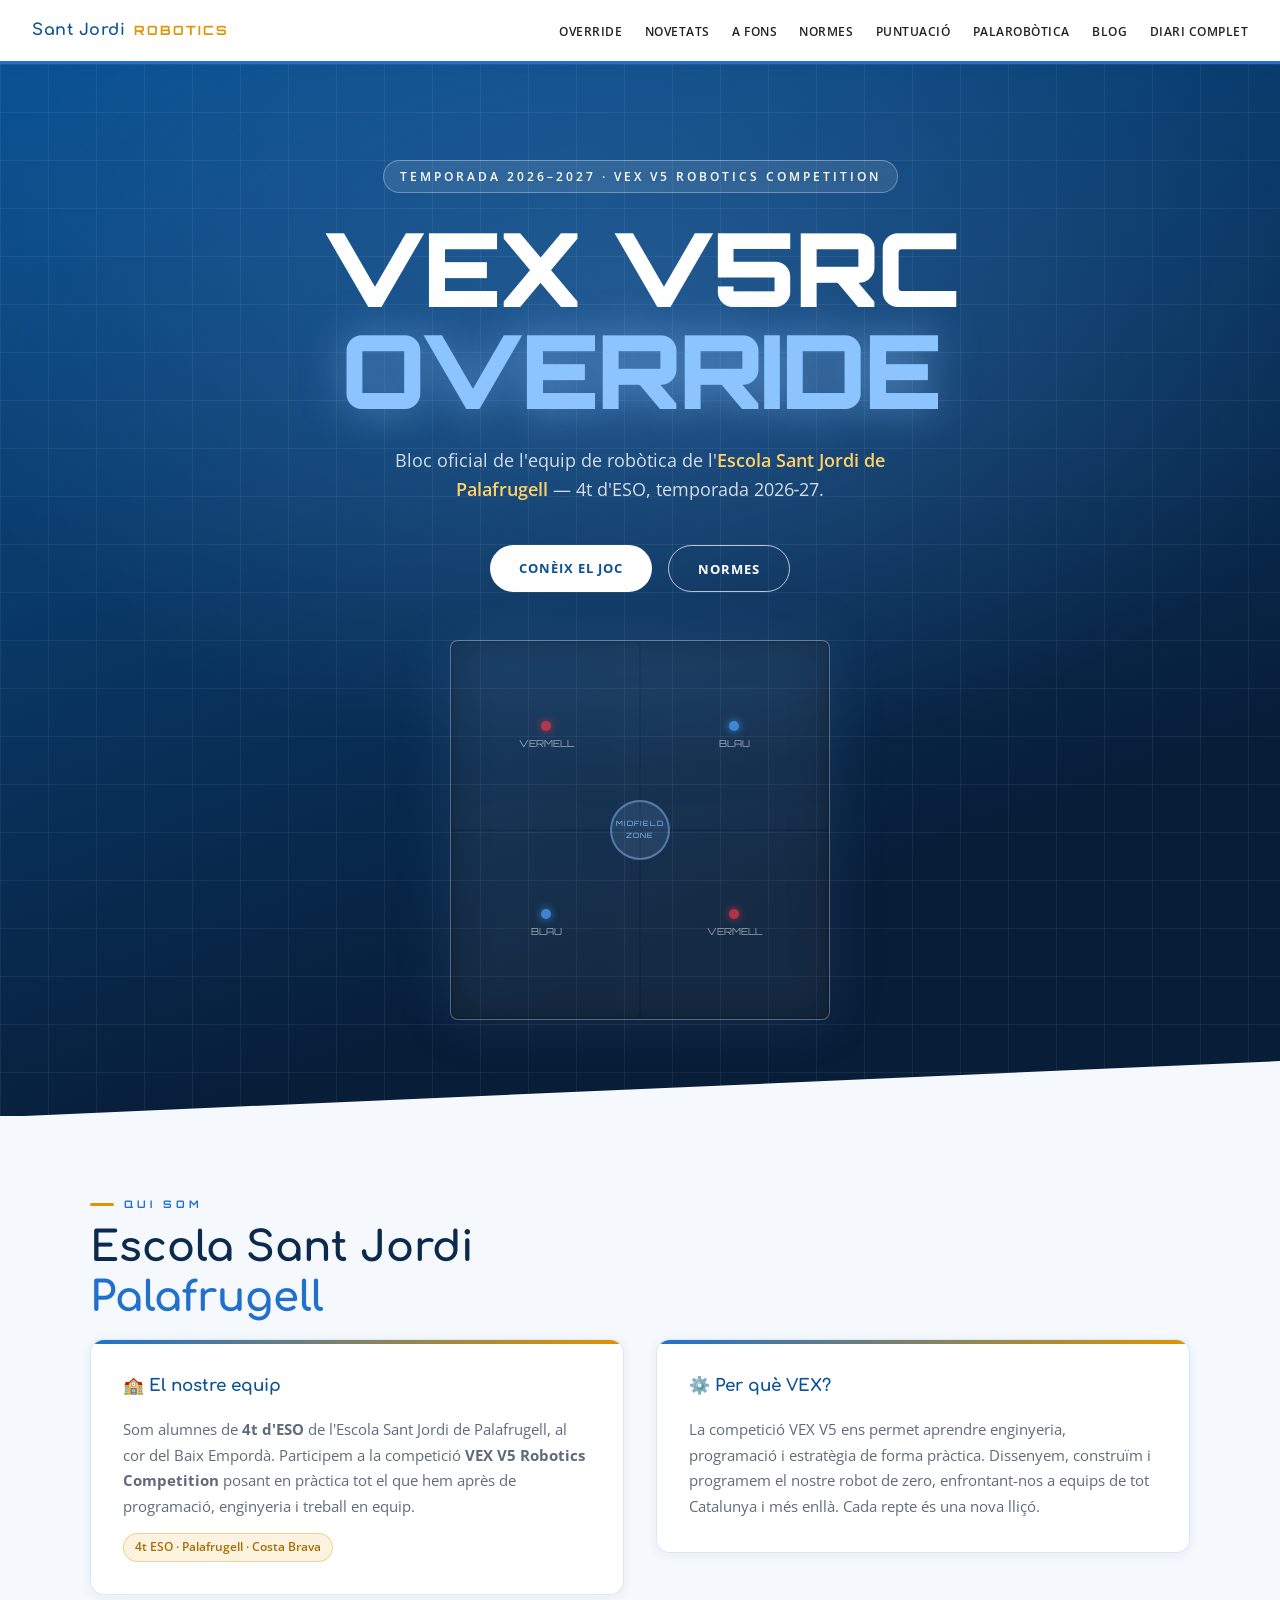
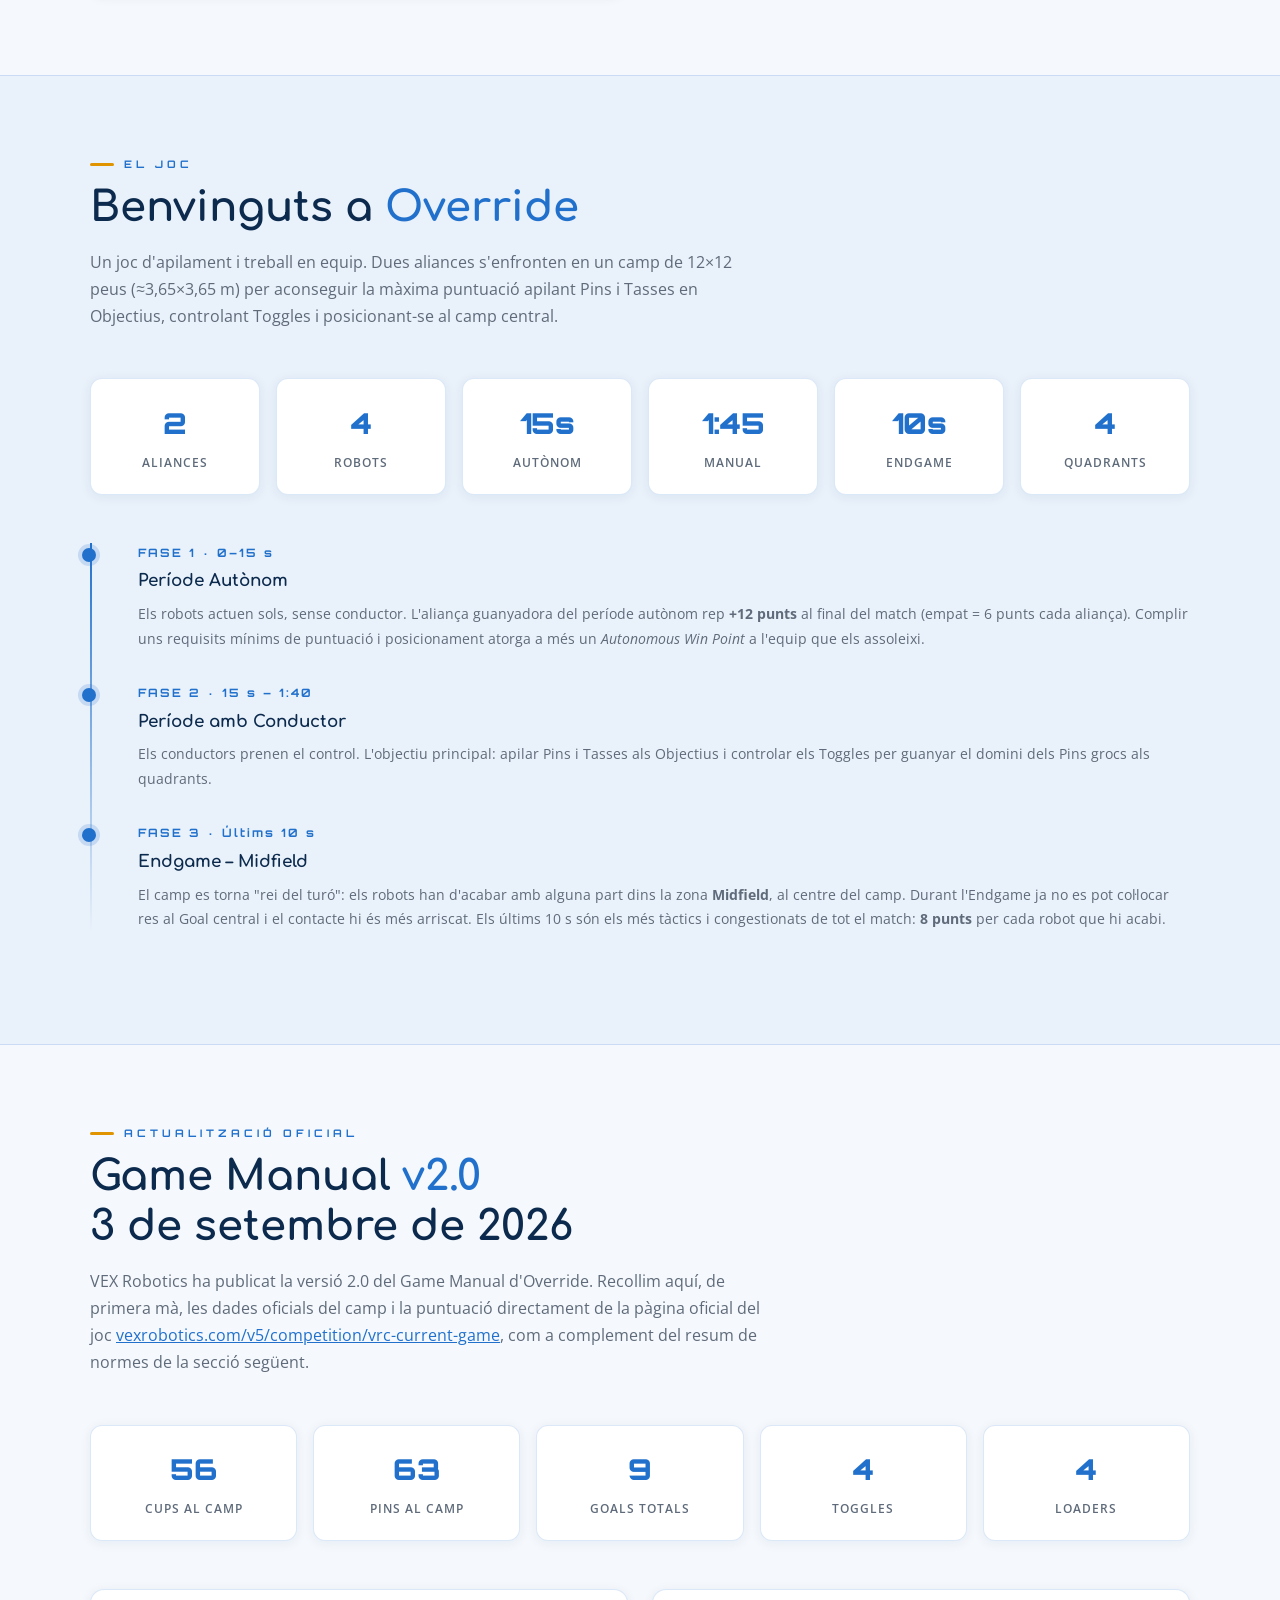
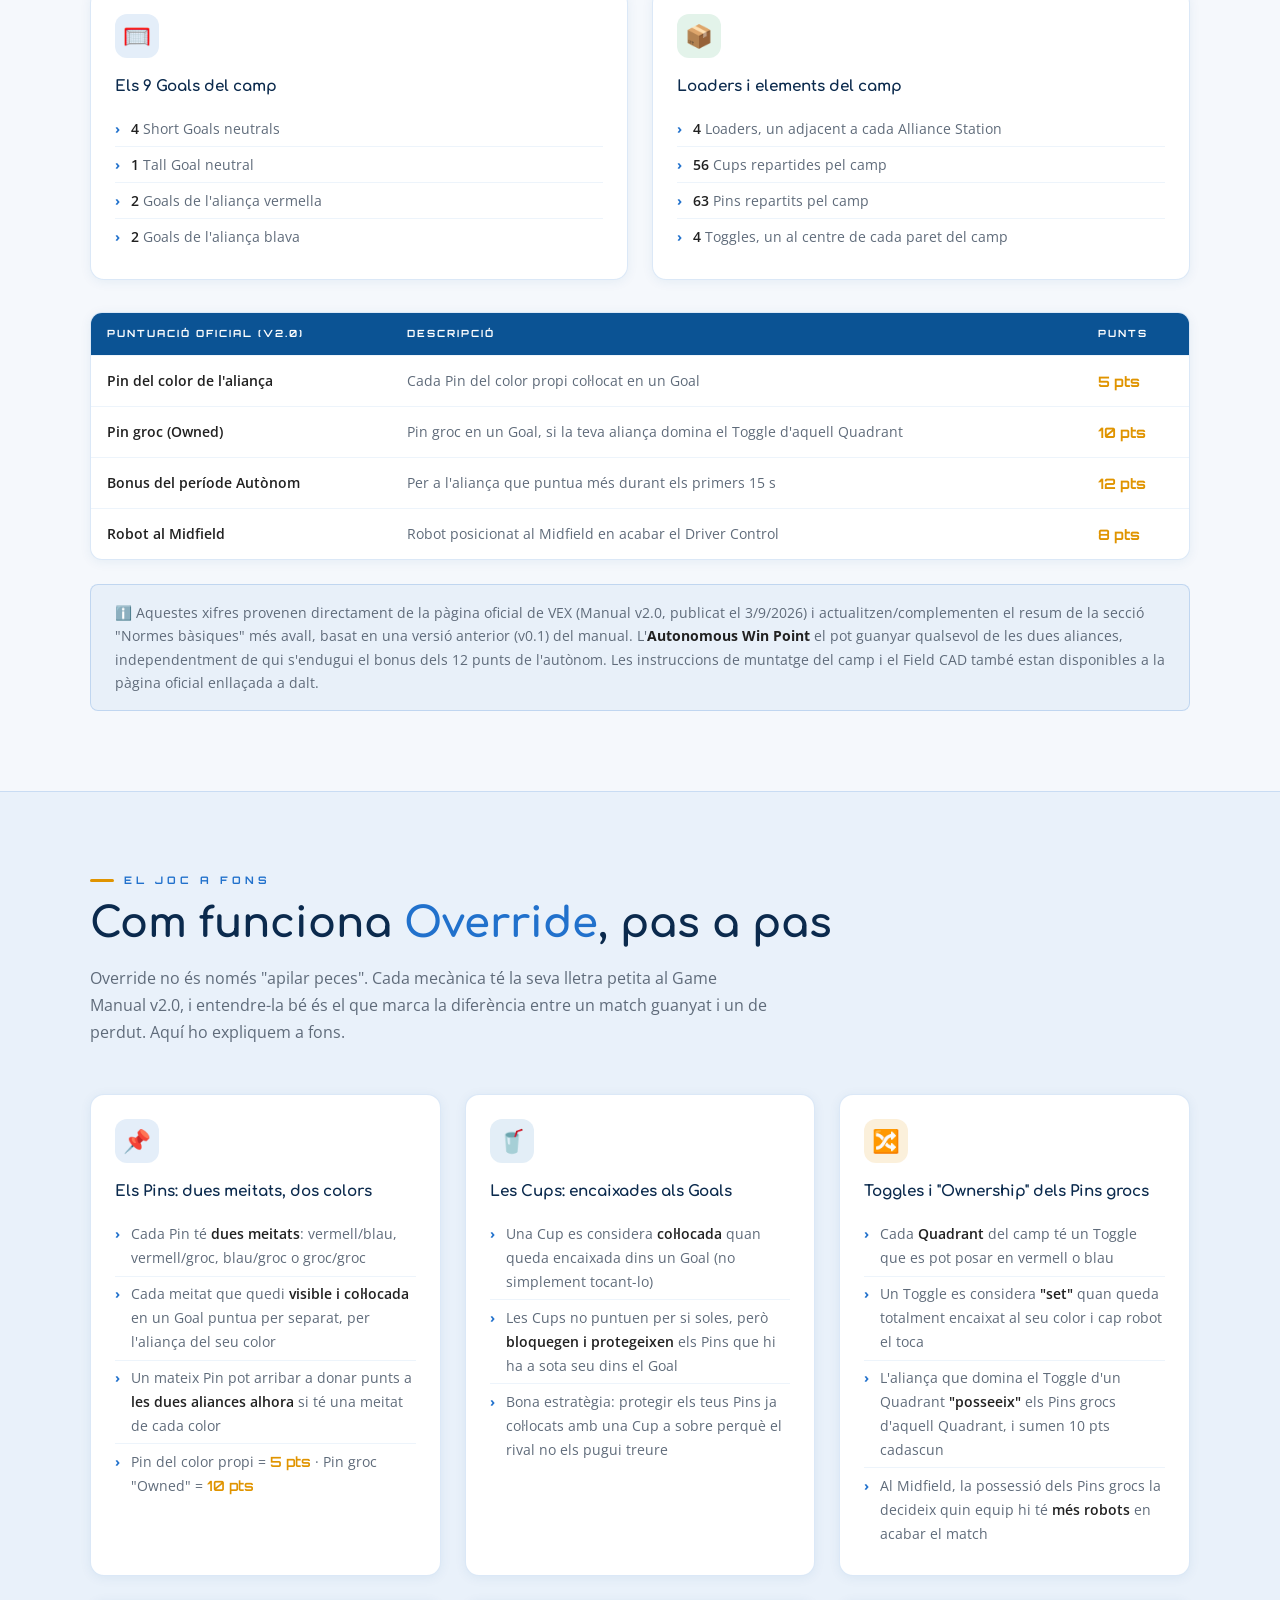
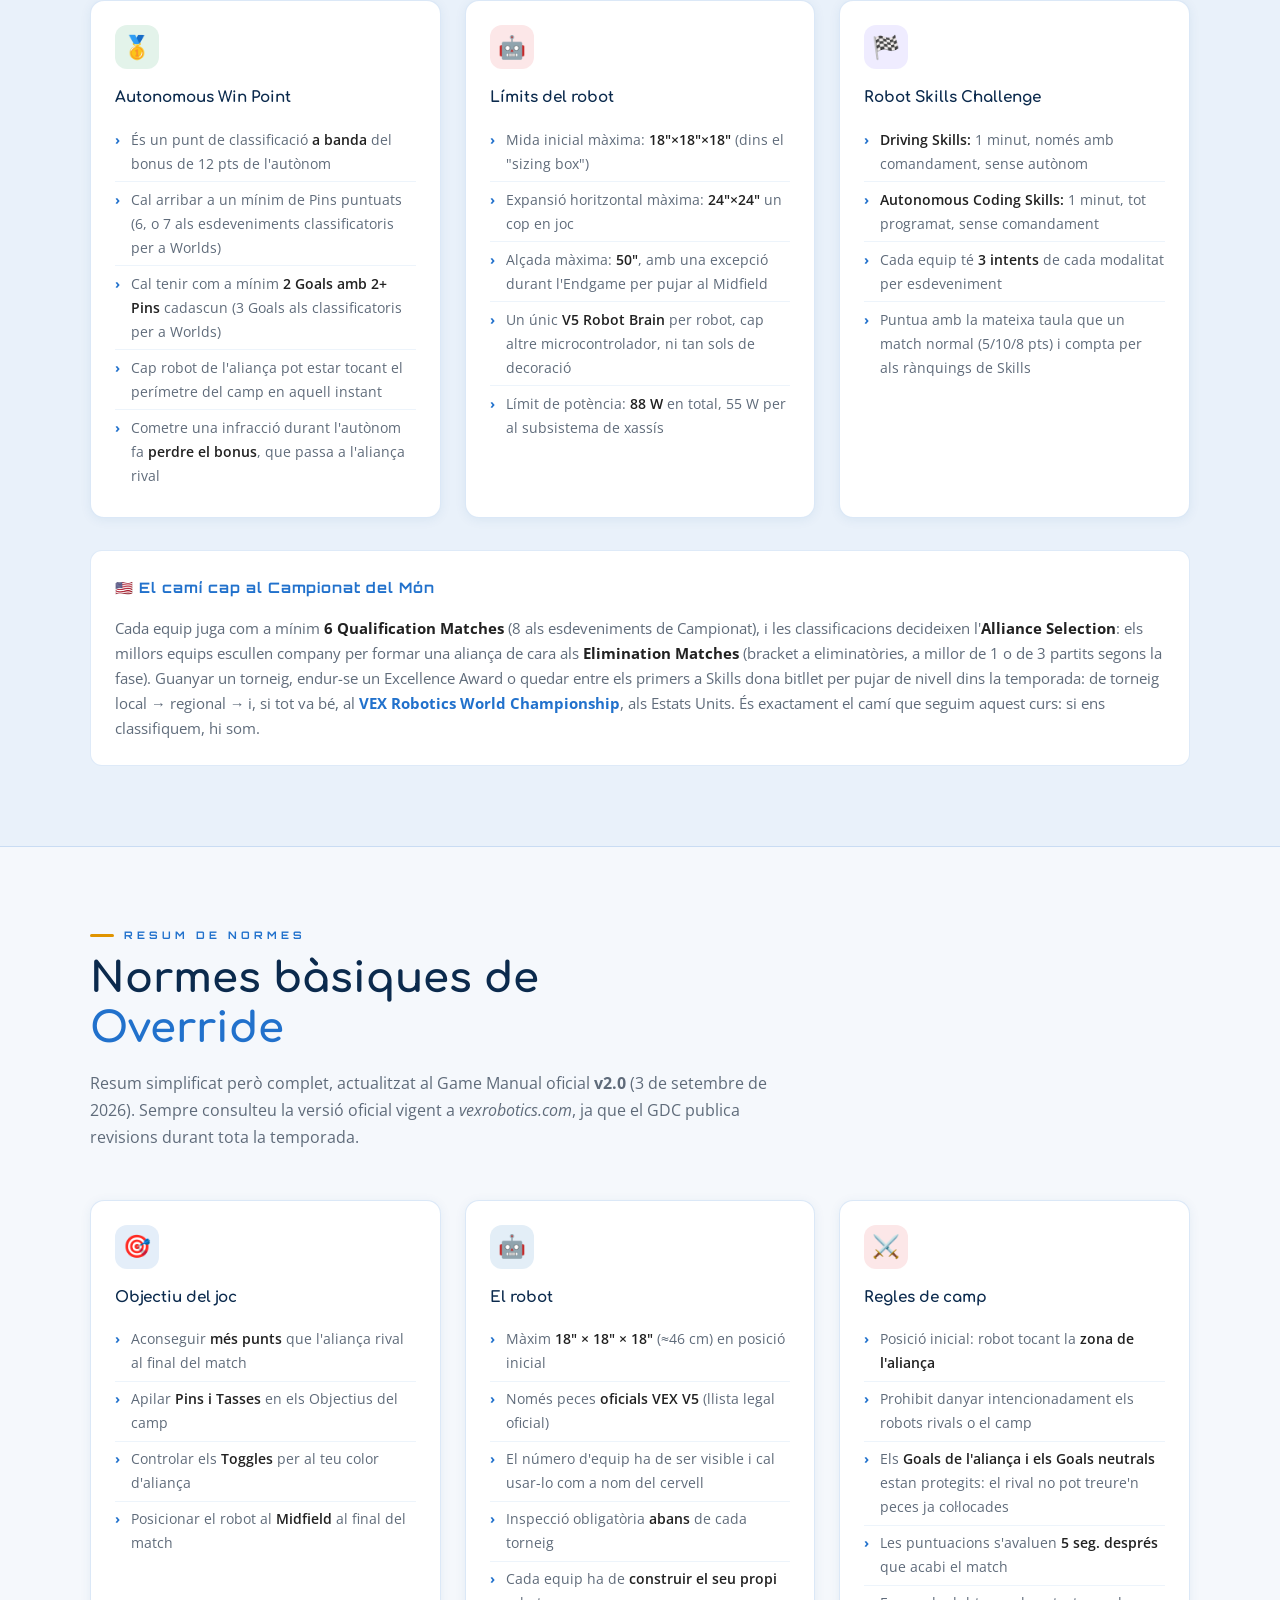
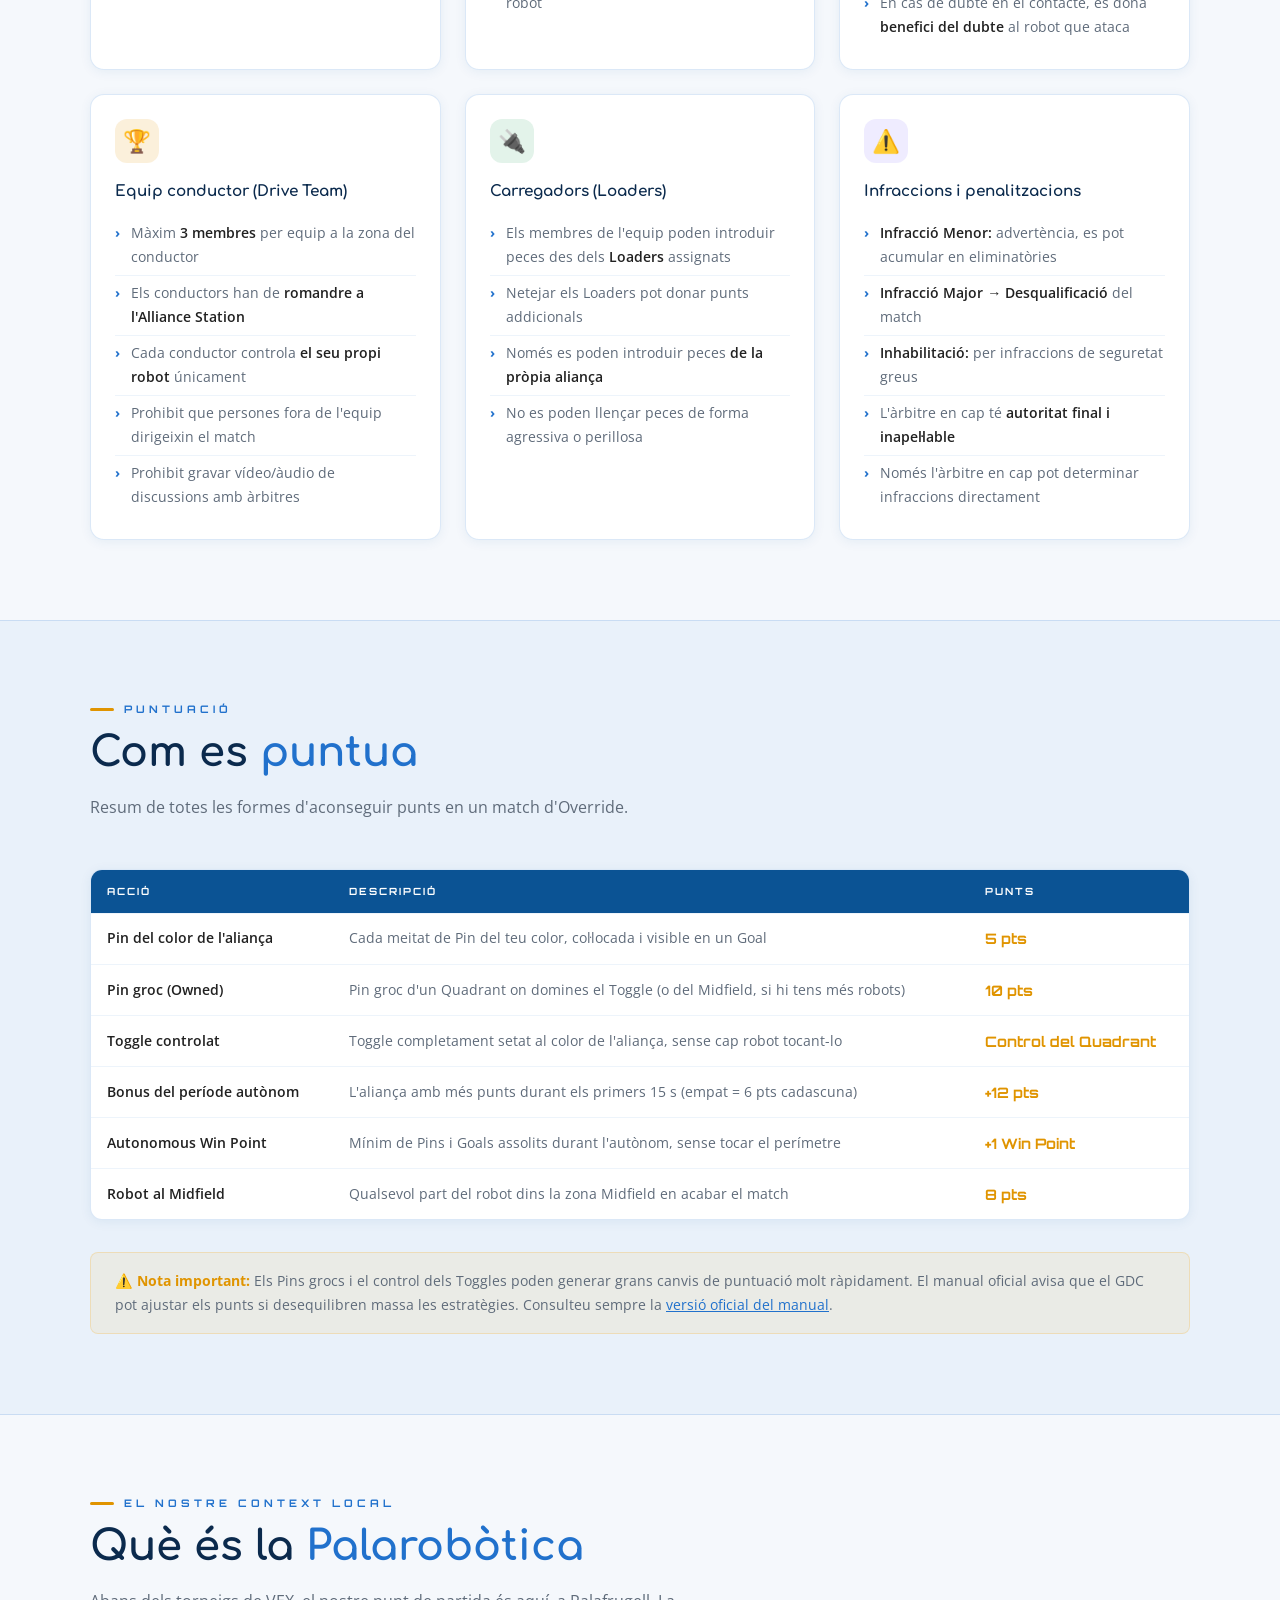
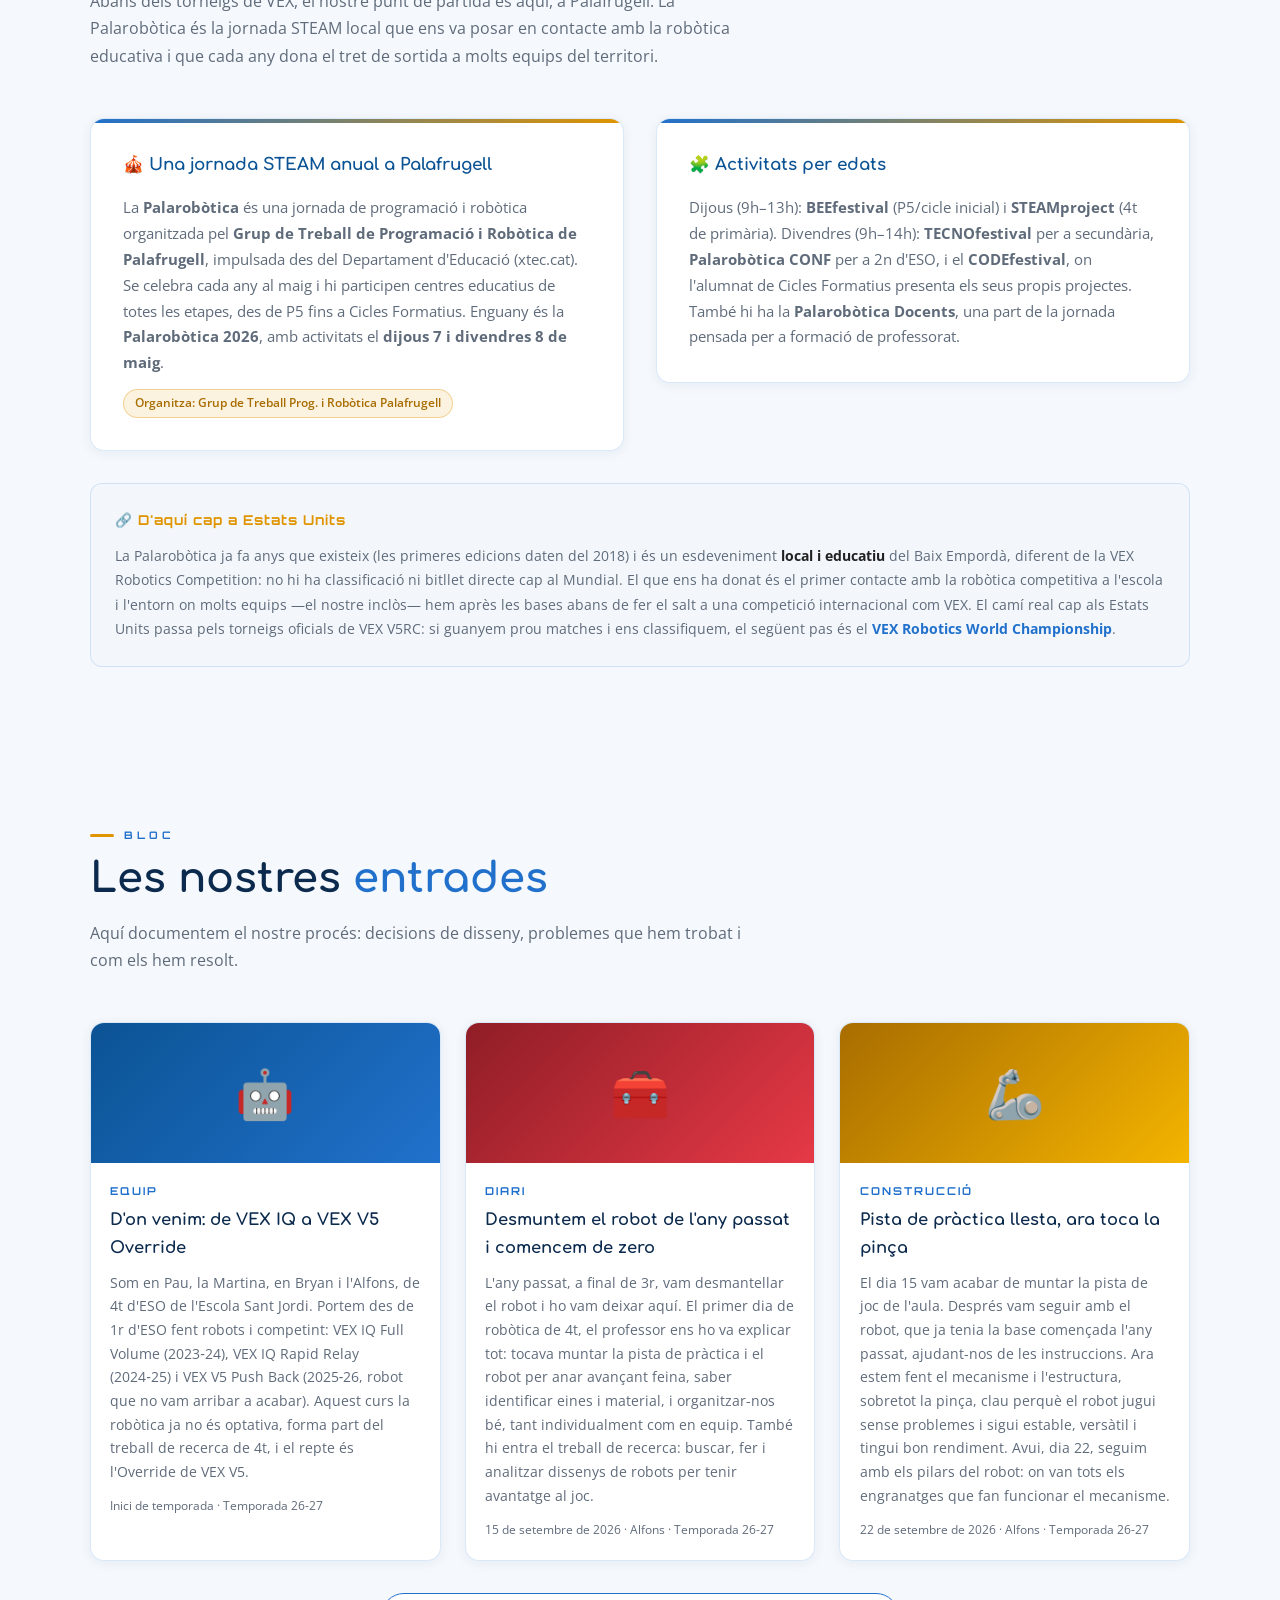
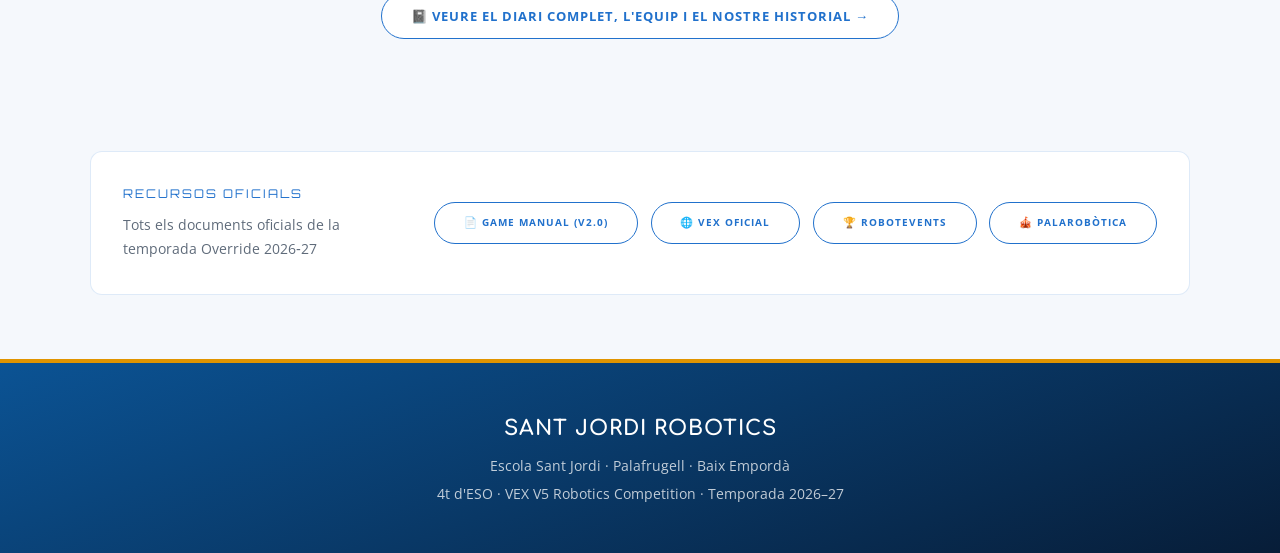
==== commit b4f243dd: "Redisseny amb l'estil de l'Escola Sant Jordi i noves entrades del diari - Nou tema: blau de l'escola" ====
--- a/index.html
+++ b/index.html
@@ -4,7 +4,7 @@
 <meta charset="UTF-8">
 <meta name="viewport" content="width=device-width, initial-scale=1.0">
 <title>Robòtica VEX V5 – Escola Sant Jordi Palafrugell</title>
-<link href="https://fonts.googleapis.com/css2?family=Orbitron:wght@400;700;900&family=Exo+2:ital,wght@0,300;0,400;0,600;1,300&display=swap" rel="stylesheet">
+<link href="https://fonts.googleapis.com/css2?family=Comfortaa:wght@400;700&family=Open+Sans:ital,wght@0,400;0,600;0,700;1,400&family=Orbitron:wght@400;700;900&display=swap" rel="stylesheet">
 <link href="css/main.css" rel="stylesheet">
 </head>
 <body>
@@ -162,7 +162,7 @@
       </tbody>
     </table>
 
-    <div style="margin-top:1.5rem; padding:1rem 1.5rem; background: rgba(0,212,255,0.06); border:1px solid rgba(0,212,255,0.2); border-radius:8px; font-size:.85rem; color:var(--muted);">
+    <div style="margin-top:1.5rem; padding:1rem 1.5rem; background: rgba(33,113,204,0.06); border:1px solid rgba(33,113,204,0.2); border-radius:8px; font-size:.85rem; color:var(--muted);">
       ℹ️ Aquestes xifres provenen directament de la pàgina oficial de VEX (Manual v2.0, publicat el 3/9/2026) i actualitzen/complementen el resum de la secció "Normes bàsiques" més avall, basat en una versió anterior (v0.1) del manual. L'<strong style="color:var(--text)">Autonomous Win Point</strong> el pot guanyar qualsevol de les dues aliances, independentment de qui s'endugui el bonus dels 12 punts de l'autònom. Les instruccions de muntatge del camp i el Field CAD també estan disponibles a la pàgina oficial enllaçada a dalt.
     </div>
   </div>
@@ -246,7 +246,7 @@
 
     </div>
 
-    <div style="margin-top:1rem; padding:1.5rem; background: var(--card); border:1px solid rgba(0,212,255,0.15); border-radius:12px;">
+    <div style="margin-top:1rem; padding:1.5rem; background: var(--card); border:1px solid rgba(33,113,204,0.15); border-radius:12px;">
       <h3 style="font-family:'Orbitron',monospace; font-size:.9rem; color:var(--accent); margin-bottom:1rem; letter-spacing:1px;">🇺🇸 El camí cap al Campionat del Món</h3>
       <p style="color:var(--muted); font-size:.92rem;">Cada equip juga com a mínim <strong style="color:var(--text)">6 Qualification Matches</strong> (8 als esdeveniments de Campionat), i les classificacions decideixen l'<strong style="color:var(--text)">Alliance Selection</strong>: els millors equips escullen company per formar una aliança de cara als <strong style="color:var(--text)">Elimination Matches</strong> (bracket a eliminatòries, a millor de 1 o de 3 partits segons la fase). Guanyar un torneig, endur-se un Excellence Award o quedar entre els primers a Skills dona bitllet per pujar de nivell dins la temporada: de torneig local → regional → i, si tot va bé, al <strong style="color:var(--accent)">VEX Robotics World Championship</strong>, als Estats Units. És exactament el camí que seguim aquest curs: si ens classifiquem, hi som.</p>
     </div>
@@ -410,7 +410,7 @@
       </div>
     </div>
 
-    <div style="margin-top:2rem; padding:1.5rem; background: var(--card2); border:1px solid rgba(255,255,255,0.06); border-radius:12px;">
+    <div style="margin-top:2rem; padding:1.5rem; background: var(--card2); border:1px solid var(--line); border-radius:12px;">
       <h3 style="font-family:'Orbitron',monospace; font-size:.85rem; color:var(--gold); margin-bottom:.8rem; letter-spacing:1px;">🔗 D'aquí cap a Estats Units</h3>
       <p style="color:var(--muted); font-size:.9rem;">La Palarobòtica ja fa anys que existeix (les primeres edicions daten del 2018) i és un esdeveniment <strong style="color:var(--text)">local i educatiu</strong> del Baix Empordà, diferent de la VEX Robotics Competition: no hi ha classificació ni bitllet directe cap al Mundial. El que ens ha donat és el primer contacte amb la robòtica competitiva a l'escola i l'entorn on molts equips —el nostre inclòs— hem après les bases abans de fer el salt a una competició internacional com VEX. El camí real cap als Estats Units passa pels torneigs oficials de VEX V5RC: si guanyem prou matches i ens classifiquem, el següent pas és el <strong style="color:var(--accent)">VEX Robotics World Championship</strong>.</p>
     </div>
@@ -465,7 +465,7 @@
 <!-- LINKS OFICIALS -->
 <section style="padding: 2rem 2rem 4rem;">
   <div class="container">
-    <div style="background: var(--card); border:1px solid rgba(0,212,255,0.15); border-radius:12px; padding:2rem; display:flex; gap:2rem; flex-wrap:wrap; align-items:center;">
+    <div style="background: var(--card); border:1px solid rgba(33,113,204,0.15); border-radius:12px; padding:2rem; display:flex; gap:2rem; flex-wrap:wrap; align-items:center;">
       <div style="flex:1; min-width:200px;">
         <p style="font-family:'Orbitron',monospace; font-size:.75rem; color:var(--accent); letter-spacing:2px; margin-bottom:.5rem;">RECURSOS OFICIALS</p>
         <p style="color:var(--muted); font-size:.9rem;">Tots els documents oficials de la temporada Override 2026‑27</p>
--- a/css/main.css
+++ b/css/main.css
@@ -1,530 +1,735 @@
-  :root {
-    --red: #e63946;
-    --blue: #1d72b8;
-    --gold: #f4a300;
-    --dark: #0a0e1a;
-    --darker: #060810;
-    --card: #111827;
-    --card2: #161d2f;
-    --text: #e8eaf6;
-    --muted: #8892a4;
-    --accent: #00d4ff;
-    --green: #22c55e;
-  }
-
-  * { margin: 0; padding: 0; box-sizing: border-box; }
-
-  html { scroll-behavior: smooth; }
-
-  body {
-    background: var(--darker);
-    color: var(--text);
-    font-family: 'Exo 2', sans-serif;
-    font-weight: 300;
-    line-height: 1.7;
-    overflow-x: hidden;
-  }
-
-  /* ─── GRID BG ─── */
-  body::before {
-    content: '';
-    position: fixed;
-    inset: 0;
-    background-image:
-      linear-gradient(rgba(0,212,255,0.04) 1px, transparent 1px),
-      linear-gradient(90deg, rgba(0,212,255,0.04) 1px, transparent 1px);
-    background-size: 48px 48px;
-    pointer-events: none;
-    z-index: 0;
-  }
-
-  /* ─── NAV ─── */
-  nav {
-    position: sticky;
-    top: 0;
-    z-index: 100;
-    background: rgba(6,8,16,0.92);
-    backdrop-filter: blur(12px);
-    border-bottom: 1px solid rgba(0,212,255,0.15);
-    padding: 0 2rem;
-    display: flex;
-    align-items: center;
-    justify-content: space-between;
-    height: 60px;
-  }
-  .nav-logo {
-    font-family: 'Orbitron', monospace;
-    font-size: 0.85rem;
-    font-weight: 700;
-    color: var(--accent);
-    letter-spacing: 2px;
-    text-transform: uppercase;
-  }
-  .nav-logo span { color: var(--gold); }
-  .nav-links {
-    display: flex;
-    gap: 1.5rem;
-    list-style: none;
-  }
-  .nav-links a {
-    color: var(--muted);
-    text-decoration: none;
-    font-size: 0.8rem;
-    letter-spacing: 1px;
-    text-transform: uppercase;
-    transition: color .2s;
-  }
-  .nav-links a:hover { color: var(--accent); }
-
-  /* ─── HERO ─── */
-  .hero {
-    position: relative;
-    z-index: 1;
-    min-height: 100vh;
-    display: flex;
-    flex-direction: column;
-    align-items: center;
-    justify-content: center;
-    text-align: center;
-    padding: 6rem 2rem 4rem;
-    overflow: hidden;
-  }
-  .hero::after {
-    content: '';
-    position: absolute;
-    inset: 0;
-    background: radial-gradient(ellipse 80% 60% at 50% 30%, rgba(0,212,255,0.07) 0%, transparent 70%);
-    pointer-events: none;
-  }
-
-  .hero-badge {
-    display: inline-block;
-    background: rgba(0,212,255,0.1);
-    border: 1px solid rgba(0,212,255,0.3);
-    color: var(--accent);
-    padding: .35rem 1rem;
-    border-radius: 20px;
-    font-size: 0.75rem;
-    letter-spacing: 3px;
-    text-transform: uppercase;
-    margin-bottom: 1.5rem;
-    animation: fadeDown .6s ease both;
-  }
-  .hero h1 {
-    font-family: 'Orbitron', monospace;
-    font-size: clamp(3rem, 8vw, 7rem);
-    font-weight: 900;
-    line-height: 1;
-    letter-spacing: -2px;
-    animation: fadeDown .7s .1s ease both;
-  }
-  .hero h1 .line1 { color: var(--text); }
-  .hero h1 .line2 {
-    color: var(--accent);
-    text-shadow: 0 0 40px rgba(0,212,255,0.5);
-  }
-  .hero-sub {
-    font-size: 1.1rem;
-    color: var(--muted);
-    margin-top: 1.5rem;
-    max-width: 520px;
-    animation: fadeDown .8s .2s ease both;
-  }
-  .hero-sub strong { color: var(--gold); font-weight: 600; }
-
-  .hero-cta {
-    margin-top: 2.5rem;
-    display: flex;
-    gap: 1rem;
-    flex-wrap: wrap;
-    justify-content: center;
-    animation: fadeDown .9s .3s ease both;
-  }
-  .btn {
-    padding: .7rem 1.8rem;
-    border-radius: 4px;
-    font-family: 'Orbitron', monospace;
-    font-size: 0.75rem;
-    font-weight: 700;
-    letter-spacing: 2px;
-    text-transform: uppercase;
-    cursor: pointer;
-    border: none;
-    transition: all .2s;
-    text-decoration: none;
-    display: inline-block;
-  }
-  .btn-primary { background: var(--accent); color: var(--darker); }
-  .btn-primary:hover { background: #fff; transform: translateY(-2px); }
-  .btn-outline { background: transparent; border: 1px solid var(--accent); color: var(--accent); }
-  .btn-outline:hover { background: rgba(0,212,255,0.1); transform: translateY(-2px); }
-
-  /* Diagonal divider */
-  .hero-divider {
-    position: absolute;
-    bottom: -1px;
-    left: 0; right: 0;
-    height: 80px;
-    background: var(--darker);
-    clip-path: polygon(0 100%, 100% 30%, 100% 100%);
-  }
-
-  /* Floating field preview */
-  .field-preview {
-    position: relative;
-    margin-top: 3rem;
-    animation: fadeDown 1s .4s ease both;
-  }
-  .field-box {
-    width: min(380px, 90vw);
-    aspect-ratio: 1;
-    border: 1.5px solid rgba(0,212,255,0.25);
-    border-radius: 8px;
-    background: rgba(255,255,255,0.02);
-    display: grid;
-    grid-template-columns: 1fr 1fr;
-    grid-template-rows: 1fr 1fr;
-    gap: 2px;
-    padding: 2px;
-    position: relative;
-    box-shadow: 0 0 60px rgba(0,212,255,0.08), inset 0 0 40px rgba(0,0,0,0.4);
-  }
-  .field-quad {
-    border-radius: 4px;
-    display: flex; align-items: center; justify-content: center;
-    font-family: 'Orbitron', monospace;
-    font-size: 0.6rem;
-    opacity: .6;
-    flex-direction: column; gap: 4px;
-    background: rgba(255,255,255,0.02);
-    color: var(--muted);
-  }
-  .field-quad .dot {
-    width: 10px; height: 10px; border-radius: 50%;
-  }
-  .q-red .dot { background: var(--red); box-shadow: 0 0 8px var(--red); }
-  .q-blue .dot { background: var(--blue); box-shadow: 0 0 8px var(--blue); }
-  .field-center {
-    position: absolute;
-    top: 50%; left: 50%;
-    transform: translate(-50%,-50%);
-    width: 60px; height: 60px;
-    border-radius: 50%;
-    background: rgba(0,212,255,0.08);
-    border: 2px solid rgba(0,212,255,0.3);
-    display: flex; align-items: center; justify-content: center;
-    font-family: 'Orbitron', monospace;
-    font-size: 0.45rem;
-    color: var(--accent);
-    text-align: center;
-    letter-spacing: 1px;
-    animation: pulse 2s infinite;
-  }
-  @keyframes pulse {
-    0%, 100% { box-shadow: 0 0 10px rgba(0,212,255,0.3); }
-    50% { box-shadow: 0 0 25px rgba(0,212,255,0.6); }
-  }
-
-  /* ─── SECTION ─── */
-  section { position: relative; z-index: 1; padding: 5rem 2rem; }
-  .container { max-width: 1100px; margin: 0 auto; }
-
-  .section-label {
-    font-family: 'Orbitron', monospace;
-    font-size: 0.65rem;
-    letter-spacing: 4px;
-    text-transform: uppercase;
-    color: var(--accent);
-    margin-bottom: .5rem;
-  }
-  .section-title {
-    font-family: 'Orbitron', monospace;
-    font-size: clamp(1.6rem, 4vw, 2.8rem);
-    font-weight: 700;
-    line-height: 1.1;
-    margin-bottom: 1rem;
-  }
-  .section-title span { color: var(--accent); }
-  .section-desc { color: var(--muted); max-width: 640px; margin-bottom: 3rem; }
-
-  /* ─── ABOUT ─── */
-  .about-grid {
-    display: grid;
-    grid-template-columns: 1fr 1fr;
-    gap: 2rem;
-    align-items: start;
-  }
-  @media (max-width: 700px) { .about-grid { grid-template-columns: 1fr; } }
-
-  .about-card {
-    background: var(--card);
-    border: 1px solid rgba(255,255,255,0.06);
-    border-radius: 12px;
-    padding: 2rem;
-    position: relative;
-    overflow: hidden;
-  }
-  .about-card::before {
-    content: '';
-    position: absolute;
-    top: 0; left: 0; right: 0;
-    height: 3px;
-    background: linear-gradient(90deg, var(--accent), var(--blue));
-  }
-  .about-card h3 {
-    font-family: 'Orbitron', monospace;
-    font-size: 0.9rem;
-    color: var(--accent);
-    margin-bottom: 1rem;
-    letter-spacing: 1px;
-  }
-  .about-card p { color: var(--muted); font-size: 0.95rem; }
-  .team-tag {
-    display: inline-block;
-    background: rgba(244,163,0,0.15);
-    border: 1px solid rgba(244,163,0,0.3);
-    color: var(--gold);
-    padding: .2rem .7rem;
-    border-radius: 20px;
-    font-size: 0.75rem;
-    margin-top: .8rem;
-    font-weight: 600;
-  }
-
-  /* ─── GAME OVERVIEW ─── */
-  .overview-bg {
-    background: var(--card);
-    border-top: 1px solid rgba(0,212,255,0.1);
-    border-bottom: 1px solid rgba(0,212,255,0.1);
-  }
-  .stats-row {
-    display: grid;
-    grid-template-columns: repeat(auto-fit, minmax(160px, 1fr));
-    gap: 1rem;
-    margin-bottom: 3rem;
-  }
-  .stat-chip {
-    background: rgba(0,212,255,0.06);
-    border: 1px solid rgba(0,212,255,0.15);
-    border-radius: 10px;
-    padding: 1.2rem;
-    text-align: center;
-  }
-  .stat-chip .val {
-    font-family: 'Orbitron', monospace;
-    font-size: 1.8rem;
-    font-weight: 900;
-    color: var(--accent);
-    display: block;
-  }
-  .stat-chip .lbl { font-size: 0.75rem; color: var(--muted); margin-top: .2rem; letter-spacing: 1px; text-transform: uppercase; }
-
-  /* ─── RULES ─── */
-  .rules-grid {
-    display: grid;
-    grid-template-columns: repeat(auto-fit, minmax(300px, 1fr));
-    gap: 1.5rem;
-  }
-  .rule-card {
-    background: var(--card2);
-    border: 1px solid rgba(255,255,255,0.06);
-    border-radius: 12px;
-    padding: 1.5rem;
-    transition: border-color .2s, transform .2s;
-  }
-  .rule-card:hover {
-    border-color: rgba(0,212,255,0.3);
-    transform: translateY(-3px);
-  }
-  .rule-icon {
-    width: 44px; height: 44px;
-    border-radius: 10px;
-    display: flex; align-items: center; justify-content: center;
-    font-size: 1.4rem;
-    margin-bottom: 1rem;
-  }
-  .ri-blue { background: rgba(29,114,184,0.2); }
-  .ri-red { background: rgba(230,57,70,0.2); }
-  .ri-gold { background: rgba(244,163,0,0.2); }
-  .ri-green { background: rgba(34,197,94,0.2); }
-  .ri-accent { background: rgba(0,212,255,0.15); }
-  .ri-purple { background: rgba(139,92,246,0.2); }
-
-  .rule-card h4 {
-    font-family: 'Orbitron', monospace;
-    font-size: 0.8rem;
-    font-weight: 700;
-    margin-bottom: .7rem;
-    letter-spacing: 1px;
-  }
-  .rule-card ul {
-    list-style: none;
-    padding: 0;
-  }
-  .rule-card ul li {
-    font-size: 0.88rem;
-    color: var(--muted);
-    padding: .3rem 0;
-    border-bottom: 1px solid rgba(255,255,255,0.04);
-    padding-left: 1rem;
-    position: relative;
-  }
-  .rule-card ul li::before {
-    content: '›';
-    position: absolute;
-    left: 0;
-    color: var(--accent);
-    font-weight: bold;
-  }
-  .rule-card ul li:last-child { border-bottom: none; }
-  .rule-card ul li strong { color: var(--text); font-weight: 600; }
-
-  /* Scoring table */
-  .score-table {
-    width: 100%;
-    border-collapse: collapse;
-    margin-top: 2rem;
-    font-size: 0.9rem;
-  }
-  .score-table th {
-    font-family: 'Orbitron', monospace;
-    font-size: 0.65rem;
-    letter-spacing: 2px;
-    text-transform: uppercase;
-    color: var(--muted);
-    text-align: left;
-    padding: .7rem 1rem;
-    border-bottom: 1px solid rgba(255,255,255,0.08);
-    background: rgba(0,0,0,0.2);
-  }
-  .score-table td {
-    padding: .8rem 1rem;
-    border-bottom: 1px solid rgba(255,255,255,0.04);
-    color: var(--muted);
-  }
-  .score-table tr:hover td { background: rgba(0,212,255,0.03); color: var(--text); }
-  .score-table td:first-child { color: var(--text); font-weight: 600; }
-  .pts {
-    font-family: 'Orbitron', monospace;
-    color: var(--gold) !important;
-    font-weight: 700;
-  }
-
-  /* ─── TIMELINE ─── */
-  .timeline {
-    position: relative;
-    padding-left: 2rem;
-  }
-  .timeline::before {
-    content: '';
-    position: absolute;
-    left: 0; top: 0; bottom: 0;
-    width: 2px;
-    background: linear-gradient(180deg, var(--accent), transparent);
-  }
-  .tl-item {
-    position: relative;
-    margin-bottom: 2rem;
-    padding-left: 1rem;
-  }
-  .tl-dot {
-    position: absolute;
-    left: -2.5rem;
-    top: .3rem;
-    width: 14px; height: 14px;
-    border-radius: 50%;
-    background: var(--accent);
-    box-shadow: 0 0 10px rgba(0,212,255,0.5);
-  }
-  .tl-phase {
-    font-family: 'Orbitron', monospace;
-    font-size: 0.75rem;
-    color: var(--accent);
-    letter-spacing: 2px;
-    margin-bottom: .3rem;
-  }
-  .tl-title { font-weight: 600; font-size: 1rem; margin-bottom: .4rem; }
-  .tl-desc { font-size: .88rem; color: var(--muted); }
-
-  /* ─── POSTS ─── */
-  .posts-grid {
-    display: grid;
-    grid-template-columns: repeat(auto-fill, minmax(300px, 1fr));
-    gap: 1.5rem;
-  }
-  .post-card {
-    background: var(--card2);
-    border: 1px solid rgba(255,255,255,0.06);
-    border-radius: 12px;
-    overflow: hidden;
-    transition: transform .2s, border-color .2s;
-  }
-  .post-card:hover { transform: translateY(-4px); border-color: rgba(0,212,255,0.25); }
-  .post-thumb {
-    height: 140px;
-    display: flex; align-items: center; justify-content: center;
-    font-size: 3rem;
-    position: relative;
-    overflow: hidden;
-  }
-  .pt-blue { background: linear-gradient(135deg, #0c1b33, #1d3a6e); }
-  .pt-red { background: linear-gradient(135deg, #2a0a0a, #6e1d1d); }
-  .pt-gold { background: linear-gradient(135deg, #1a1200, #4a3000); }
-  .post-body { padding: 1.2rem; }
-  .post-tag {
-    font-size: 0.7rem;
-    letter-spacing: 2px;
-    text-transform: uppercase;
-    color: var(--accent);
-    font-family: 'Orbitron', monospace;
-    margin-bottom: .4rem;
-    display: block;
-  }
-  .post-body h3 { font-size: 1rem; margin-bottom: .5rem; font-weight: 600; }
-  .post-body p { font-size: .85rem; color: var(--muted); }
-  .post-meta { font-size: 0.75rem; color: var(--muted); margin-top: .8rem; }
-
-  /* ─── FOOTER ─── */
-  footer {
-    position: relative; z-index: 1;
-    background: rgba(0,0,0,0.4);
-    border-top: 1px solid rgba(0,212,255,0.1);
-    padding: 3rem 2rem;
-    text-align: center;
-  }
-  footer .footer-logo {
-    font-family: 'Orbitron', monospace;
-    font-size: 1.2rem;
-    font-weight: 900;
-    color: var(--accent);
-    margin-bottom: .5rem;
-    letter-spacing: 3px;
-  }
-  footer p { color: var(--muted); font-size: .85rem; }
-  footer a { color: var(--accent); text-decoration: none; }
-
-  /* ─── ANIMATIONS ─── */
-  @keyframes fadeDown {
-    from { opacity: 0; transform: translateY(-20px); }
-    to { opacity: 1; transform: translateY(0); }
-  }
-
-  .fade-in {
-    opacity: 0;
-    transform: translateY(24px);
-    transition: opacity .6s ease, transform .6s ease;
-  }
-  .fade-in.visible {
-    opacity: 1;
-    transform: none;
-  }
-
-  /* ─── SCROLLBAR ─── */
-  ::-webkit-scrollbar { width: 6px; }
-  ::-webkit-scrollbar-track { background: var(--darker); }
-  ::-webkit-scrollbar-thumb { background: rgba(0,212,255,0.3); border-radius: 3px; }
-
-  /* Mobile nav */
-  @media (max-width: 600px) {
-    .nav-links { display: none; }
-  }
+/* Sant Jordi Robotics: blau de l'Escola Sant Jordi + estètica tècnica VEX */
+:root {
+  --brand: #2171cc;
+  --brand-dark: #0b5394;
+  --brand-deep: #071d38;
+  --brand-soft: #e9f1fa;
+
+  --bg: #f5f8fc;
+  --card: #ffffff;
+  --card2: #f3f7fc;
+  --text: #212121;
+  --heading: #0b2a4d;
+  --muted: #5f6b7a;
+  --line: rgba(33,113,204,0.16);
+  --shadow: 0 2px 12px rgba(11,83,148,0.07);
+
+  --accent: var(--brand);
+  --red: #e63946;
+  --blue: #1d72b8;
+  --gold: #e09400;
+  --green: #1f9d55;
+  --darker: var(--brand-deep);
+}
+
+* { margin: 0; padding: 0; box-sizing: border-box; }
+
+html { scroll-behavior: smooth; }
+
+body {
+  background: var(--bg);
+  color: var(--text);
+  font-family: 'Open Sans', sans-serif;
+  font-weight: 400;
+  line-height: 1.7;
+  overflow-x: hidden;
+}
+
+body::before {
+  content: '';
+  position: fixed;
+  inset: 0;
+  background-image:
+    linear-gradient(rgba(33,113,204,0.045) 1px, transparent 1px),
+    linear-gradient(90deg, rgba(33,113,204,0.045) 1px, transparent 1px);
+  background-size: 48px 48px;
+  pointer-events: none;
+  z-index: 0;
+}
+
+a { color: var(--brand); }
+
+/* ─── NAV ─── */
+nav {
+  position: sticky;
+  top: 0;
+  z-index: 100;
+  background: rgba(255,255,255,0.96);
+  backdrop-filter: blur(10px);
+  border-bottom: 3px solid var(--brand);
+  box-shadow: 0 2px 10px rgba(11,83,148,0.08);
+  padding: 0 2rem;
+  display: flex;
+  align-items: center;
+  justify-content: space-between;
+  height: 64px;
+}
+.nav-logo {
+  font-family: 'Comfortaa', sans-serif;
+  font-size: 1rem;
+  font-weight: 700;
+  color: var(--brand-dark);
+  letter-spacing: .5px;
+}
+.nav-logo span {
+  font-family: 'Orbitron', monospace;
+  font-size: .8rem;
+  color: var(--gold);
+  letter-spacing: 2px;
+  margin-left: .2rem;
+}
+.nav-links {
+  display: flex;
+  gap: 1.4rem;
+  list-style: none;
+}
+.nav-links a {
+  color: var(--text);
+  text-decoration: none;
+  font-size: .78rem;
+  font-weight: 600;
+  letter-spacing: .5px;
+  text-transform: uppercase;
+  padding: .3rem 0;
+  border-bottom: 2px solid transparent;
+  transition: color .2s, border-color .2s;
+}
+.nav-links a:hover,
+.nav-links a.active { color: var(--brand); border-bottom-color: var(--brand); }
+
+/* ─── HERO ─── */
+.hero {
+  position: relative;
+  z-index: 1;
+  min-height: 92vh;
+  display: flex;
+  flex-direction: column;
+  align-items: center;
+  justify-content: center;
+  text-align: center;
+  padding: 6rem 2rem 6rem;
+  overflow: hidden;
+  color: #fff;
+  background:
+    radial-gradient(ellipse 80% 60% at 50% 25%, rgba(84,146,216,0.35) 0%, transparent 70%),
+    linear-gradient(160deg, var(--brand-dark) 0%, var(--brand-deep) 75%);
+}
+.hero::before {
+  content: '';
+  position: absolute;
+  inset: 0;
+  background-image:
+    linear-gradient(rgba(255,255,255,0.06) 1px, transparent 1px),
+    linear-gradient(90deg, rgba(255,255,255,0.06) 1px, transparent 1px);
+  background-size: 48px 48px;
+  pointer-events: none;
+}
+.hero > * { position: relative; }
+
+.hero-badge {
+  display: inline-block;
+  background: rgba(255,255,255,0.1);
+  border: 1px solid rgba(255,255,255,0.3);
+  color: #fff;
+  padding: .35rem 1rem;
+  border-radius: 20px;
+  font-size: .72rem;
+  font-weight: 600;
+  letter-spacing: 3px;
+  text-transform: uppercase;
+  margin-bottom: 1.5rem;
+  animation: fadeDown .6s ease both;
+}
+.hero h1 {
+  font-family: 'Orbitron', monospace;
+  font-size: clamp(3rem, 8vw, 7rem);
+  font-weight: 900;
+  line-height: 1;
+  letter-spacing: -2px;
+  animation: fadeDown .7s .1s ease both;
+}
+.hero h1 .line1 { color: #fff; }
+.hero h1 .line2 {
+  color: #8cc4ff;
+  text-shadow: 0 0 40px rgba(140,196,255,0.5);
+}
+.hero-sub {
+  font-size: 1.1rem;
+  color: rgba(255,255,255,0.82);
+  margin-top: 1.5rem;
+  max-width: 540px;
+  animation: fadeDown .8s .2s ease both;
+}
+.hero-sub strong { color: #ffd166; font-weight: 600; }
+
+.hero-cta {
+  margin-top: 2.5rem;
+  display: flex;
+  gap: 1rem;
+  flex-wrap: wrap;
+  justify-content: center;
+  animation: fadeDown .9s .3s ease both;
+}
+
+/* ─── BUTTONS ─── */
+.btn {
+  padding: .7rem 1.8rem;
+  border-radius: 24px;
+  font-family: 'Open Sans', sans-serif;
+  font-size: .82rem;
+  font-weight: 700;
+  letter-spacing: 1px;
+  text-transform: uppercase;
+  cursor: pointer;
+  border: none;
+  transition: all .2s;
+  text-decoration: none;
+  display: inline-block;
+}
+.btn-primary { background: var(--brand); color: #fff; }
+.btn-primary:hover { background: var(--brand-dark); transform: translateY(-2px); }
+.btn-outline { background: #fff; border: 1.5px solid var(--brand); color: var(--brand); }
+.btn-outline:hover { background: var(--brand-soft); transform: translateY(-2px); }
+
+.hero .btn-primary { background: #fff; color: var(--brand-dark); }
+.hero .btn-primary:hover { background: #ffd166; }
+.hero .btn-outline { background: transparent; border-color: rgba(255,255,255,0.7); color: #fff; }
+.hero .btn-outline:hover { background: rgba(255,255,255,0.12); }
+
+.hero-divider {
+  position: absolute;
+  bottom: -1px;
+  left: 0; right: 0;
+  height: 80px;
+  background: var(--bg);
+  clip-path: polygon(0 100%, 100% 30%, 100% 100%);
+}
+
+/* Field preview */
+.field-preview {
+  position: relative;
+  margin-top: 3rem;
+  animation: fadeDown 1s .4s ease both;
+}
+.field-box {
+  width: min(380px, 90vw);
+  aspect-ratio: 1;
+  border: 1.5px solid rgba(255,255,255,0.3);
+  border-radius: 8px;
+  background: rgba(255,255,255,0.04);
+  display: grid;
+  grid-template-columns: 1fr 1fr;
+  grid-template-rows: 1fr 1fr;
+  gap: 2px;
+  padding: 2px;
+  position: relative;
+  box-shadow: 0 0 60px rgba(140,196,255,0.12), inset 0 0 40px rgba(0,0,0,0.3);
+}
+.field-quad {
+  border-radius: 4px;
+  display: flex; align-items: center; justify-content: center;
+  font-family: 'Orbitron', monospace;
+  font-size: .6rem;
+  opacity: .75;
+  flex-direction: column; gap: 4px;
+  background: rgba(255,255,255,0.03);
+  color: rgba(255,255,255,0.75);
+}
+.field-quad .dot { width: 10px; height: 10px; border-radius: 50%; }
+.q-red .dot { background: var(--red); box-shadow: 0 0 8px var(--red); }
+.q-blue .dot { background: #4ea3ff; box-shadow: 0 0 8px #4ea3ff; }
+.field-center {
+  position: absolute;
+  top: 50%; left: 50%;
+  transform: translate(-50%,-50%);
+  width: 60px; height: 60px;
+  border-radius: 50%;
+  background: rgba(140,196,255,0.12);
+  border: 2px solid rgba(140,196,255,0.45);
+  display: flex; align-items: center; justify-content: center;
+  font-family: 'Orbitron', monospace;
+  font-size: .45rem;
+  color: #8cc4ff;
+  text-align: center;
+  letter-spacing: 1px;
+  animation: pulse 2s infinite;
+}
+@keyframes pulse {
+  0%, 100% { box-shadow: 0 0 10px rgba(140,196,255,0.3); }
+  50% { box-shadow: 0 0 25px rgba(140,196,255,0.6); }
+}
+
+/* ─── SECTIONS ─── */
+section { position: relative; z-index: 1; padding: 5rem 2rem; }
+.container { max-width: 1100px; margin: 0 auto; }
+
+.section-label {
+  display: flex;
+  align-items: center;
+  gap: .6rem;
+  font-family: 'Orbitron', monospace;
+  font-size: .65rem;
+  font-weight: 700;
+  letter-spacing: 4px;
+  text-transform: uppercase;
+  color: var(--brand);
+  margin-bottom: .6rem;
+}
+.section-label::before {
+  content: '';
+  width: 24px;
+  height: 3px;
+  border-radius: 2px;
+  background: var(--gold);
+}
+.section-title {
+  font-family: 'Comfortaa', sans-serif;
+  font-size: clamp(1.6rem, 4vw, 2.6rem);
+  font-weight: 700;
+  line-height: 1.2;
+  color: var(--heading);
+  margin-bottom: 1rem;
+}
+.section-title span { color: var(--brand); }
+.section-desc { color: var(--muted); max-width: 680px; margin-bottom: 3rem; }
+
+.overview-bg {
+  background: var(--brand-soft);
+  border-top: 1px solid var(--line);
+  border-bottom: 1px solid var(--line);
+}
+
+/* ─── CARDS (comú) ─── */
+.about-card, .rule-card, .post-card, .team-card,
+.year-card, .progress-wrap, .diary-entry, .stat-chip {
+  background: var(--card);
+  border: 1px solid var(--line);
+  box-shadow: var(--shadow);
+}
+
+/* ─── ABOUT ─── */
+.about-grid {
+  display: grid;
+  grid-template-columns: 1fr 1fr;
+  gap: 2rem;
+  align-items: start;
+}
+@media (max-width: 700px) { .about-grid { grid-template-columns: 1fr; } }
+
+.about-card {
+  border-radius: 14px;
+  padding: 2rem;
+  position: relative;
+  overflow: hidden;
+}
+.about-card::before {
+  content: '';
+  position: absolute;
+  top: 0; left: 0; right: 0;
+  height: 4px;
+  background: linear-gradient(90deg, var(--brand), var(--gold));
+}
+.about-card h3 {
+  font-family: 'Comfortaa', sans-serif;
+  font-size: 1.05rem;
+  font-weight: 700;
+  color: var(--brand-dark);
+  margin-bottom: 1rem;
+}
+.about-card p { color: var(--muted); font-size: .95rem; }
+.team-tag {
+  display: inline-block;
+  background: rgba(224,148,0,0.12);
+  border: 1px solid rgba(224,148,0,0.35);
+  color: #a86d00;
+  padding: .2rem .7rem;
+  border-radius: 20px;
+  font-size: .75rem;
+  margin-top: .8rem;
+  font-weight: 600;
+}
+
+/* ─── STATS ─── */
+.stats-row {
+  display: grid;
+  grid-template-columns: repeat(auto-fit, minmax(160px, 1fr));
+  gap: 1rem;
+  margin-bottom: 3rem;
+}
+.stat-chip {
+  border-radius: 12px;
+  padding: 1.2rem;
+  text-align: center;
+}
+.stat-chip .val {
+  font-family: 'Orbitron', monospace;
+  font-size: 1.8rem;
+  font-weight: 900;
+  color: var(--brand);
+  display: block;
+}
+.stat-chip .lbl { font-size: .72rem; font-weight: 600; color: var(--muted); margin-top: .2rem; letter-spacing: 1px; text-transform: uppercase; }
+
+/* ─── RULES ─── */
+.rules-grid {
+  display: grid;
+  grid-template-columns: repeat(auto-fit, minmax(300px, 1fr));
+  gap: 1.5rem;
+}
+.rule-card {
+  border-radius: 14px;
+  padding: 1.5rem;
+  transition: border-color .2s, transform .2s, box-shadow .2s;
+}
+.rule-card:hover {
+  border-color: rgba(33,113,204,0.4);
+  box-shadow: 0 6px 20px rgba(11,83,148,0.12);
+  transform: translateY(-3px);
+}
+.rule-icon {
+  width: 44px; height: 44px;
+  border-radius: 12px;
+  display: flex; align-items: center; justify-content: center;
+  font-size: 1.4rem;
+  margin-bottom: 1rem;
+}
+.ri-blue { background: rgba(29,114,184,0.12); }
+.ri-red { background: rgba(230,57,70,0.12); }
+.ri-gold { background: rgba(224,148,0,0.14); }
+.ri-green { background: rgba(31,157,85,0.12); }
+.ri-accent { background: rgba(33,113,204,0.12); }
+.ri-purple { background: rgba(123,97,255,0.12); }
+
+.rule-card h4 {
+  font-family: 'Comfortaa', sans-serif;
+  font-size: .95rem;
+  font-weight: 700;
+  color: var(--heading);
+  margin-bottom: .7rem;
+}
+.rule-card ul { list-style: none; padding: 0; }
+.rule-card ul li {
+  font-size: .88rem;
+  color: var(--muted);
+  padding: .35rem 0 .35rem 1rem;
+  border-bottom: 1px solid rgba(33,113,204,0.08);
+  position: relative;
+}
+.rule-card ul li::before {
+  content: '›';
+  position: absolute;
+  left: 0;
+  color: var(--brand);
+  font-weight: bold;
+}
+.rule-card ul li:last-child { border-bottom: none; }
+.rule-card ul li strong { color: var(--text); font-weight: 600; }
+
+/* ─── SCORE TABLE ─── */
+.score-table {
+  width: 100%;
+  border-collapse: separate;
+  border-spacing: 0;
+  margin-top: 2rem;
+  font-size: .9rem;
+  background: var(--card);
+  border: 1px solid var(--line);
+  border-radius: 12px;
+  overflow: hidden;
+  box-shadow: var(--shadow);
+}
+.score-table th {
+  font-family: 'Orbitron', monospace;
+  font-size: .62rem;
+  letter-spacing: 2px;
+  text-transform: uppercase;
+  color: #fff;
+  text-align: left;
+  padding: .8rem 1rem;
+  background: var(--brand-dark);
+}
+.score-table td {
+  padding: .8rem 1rem;
+  border-top: 1px solid rgba(33,113,204,0.08);
+  color: var(--muted);
+}
+.score-table tr:hover td { background: var(--brand-soft); color: var(--text); }
+.score-table td:first-child { color: var(--text); font-weight: 600; }
+.pts {
+  font-family: 'Orbitron', monospace;
+  color: var(--gold) !important;
+  font-weight: 700;
+}
+@media (max-width: 600px) {
+  .score-table { display: block; overflow-x: auto; }
+}
+
+/* ─── MATCH TIMELINE ─── */
+.timeline { position: relative; padding-left: 2rem; }
+.timeline::before {
+  content: '';
+  position: absolute;
+  left: 0; top: 0; bottom: 0;
+  width: 2px;
+  background: linear-gradient(180deg, var(--brand), transparent);
+}
+.tl-item { position: relative; margin-bottom: 2rem; padding-left: 1rem; }
+.tl-dot {
+  position: absolute;
+  left: -2.5rem;
+  top: .3rem;
+  width: 14px; height: 14px;
+  border-radius: 50%;
+  background: var(--brand);
+  box-shadow: 0 0 0 4px rgba(33,113,204,0.18);
+}
+.tl-phase {
+  font-family: 'Orbitron', monospace;
+  font-size: .72rem;
+  font-weight: 700;
+  color: var(--brand);
+  letter-spacing: 2px;
+  margin-bottom: .3rem;
+}
+.tl-title { font-family: 'Comfortaa', sans-serif; font-weight: 700; font-size: 1.05rem; color: var(--heading); margin-bottom: .4rem; }
+.tl-desc { font-size: .9rem; color: var(--muted); }
+
+/* ─── POSTS ─── */
+.posts-grid {
+  display: grid;
+  grid-template-columns: repeat(auto-fill, minmax(300px, 1fr));
+  gap: 1.5rem;
+}
+.post-card {
+  border-radius: 14px;
+  overflow: hidden;
+  transition: transform .2s, box-shadow .2s;
+}
+.post-card:hover { transform: translateY(-4px); box-shadow: 0 8px 24px rgba(11,83,148,0.14); }
+.post-thumb {
+  height: 140px;
+  display: flex; align-items: center; justify-content: center;
+  font-size: 3rem;
+  position: relative;
+  overflow: hidden;
+}
+.pt-blue { background: linear-gradient(135deg, var(--brand-dark), var(--brand)); }
+.pt-red { background: linear-gradient(135deg, #8f1d26, var(--red)); }
+.pt-gold { background: linear-gradient(135deg, #a86d00, #f4b400); }
+.post-body { padding: 1.2rem; }
+.post-tag {
+  font-size: .68rem;
+  font-weight: 700;
+  letter-spacing: 2px;
+  text-transform: uppercase;
+  color: var(--brand);
+  font-family: 'Orbitron', monospace;
+  margin-bottom: .4rem;
+  display: block;
+}
+.post-body h3 { font-family: 'Comfortaa', sans-serif; font-size: 1.02rem; color: var(--heading); margin-bottom: .5rem; font-weight: 700; }
+.post-body p { font-size: .87rem; color: var(--muted); }
+.post-meta { font-size: .75rem; color: var(--muted); margin-top: .8rem; }
+
+/* ─── BLOC: HERO ─── */
+.bloc-hero {
+  position: relative; z-index: 1;
+  padding: 6rem 2rem 5rem;
+  text-align: center;
+  color: #fff;
+  background:
+    radial-gradient(ellipse 70% 80% at 50% 0%, rgba(84,146,216,0.35) 0%, transparent 70%),
+    linear-gradient(160deg, var(--brand-dark) 0%, var(--brand-deep) 80%);
+  overflow: hidden;
+}
+.bloc-hero::before {
+  content: '';
+  position: absolute;
+  inset: 0;
+  background-image:
+    linear-gradient(rgba(255,255,255,0.06) 1px, transparent 1px),
+    linear-gradient(90deg, rgba(255,255,255,0.06) 1px, transparent 1px);
+  background-size: 48px 48px;
+  pointer-events: none;
+}
+.bloc-hero > * { position: relative; }
+.bloc-hero .section-label { justify-content: center; color: #8cc4ff; }
+.bloc-hero h1 {
+  font-family: 'Orbitron', monospace;
+  font-size: clamp(2.2rem, 6vw, 3.5rem);
+  font-weight: 900;
+  margin: .5rem 0 1rem;
+}
+.bloc-hero h1 span { color: #8cc4ff; }
+.bloc-hero p { color: rgba(255,255,255,0.82); max-width: 620px; margin: 0 auto; }
+
+/* ─── BLOC: EQUIP ─── */
+.team-grid {
+  display: grid;
+  grid-template-columns: repeat(auto-fit, minmax(180px, 1fr));
+  gap: 1.2rem;
+}
+.team-card {
+  border-radius: 14px;
+  padding: 1.5rem 1.2rem;
+  text-align: center;
+  transition: transform .2s, box-shadow .2s;
+}
+.team-card:hover { transform: translateY(-3px); box-shadow: 0 6px 20px rgba(11,83,148,0.12); }
+.team-avatar {
+  width: 56px; height: 56px;
+  margin: 0 auto .8rem;
+  border-radius: 50%;
+  background: linear-gradient(135deg, var(--brand), var(--brand-dark));
+  display: flex; align-items: center; justify-content: center;
+  font-family: 'Comfortaa', sans-serif;
+  font-weight: 700;
+  font-size: 1.3rem;
+  color: #fff;
+}
+.team-card h4 { font-family: 'Comfortaa', sans-serif; font-size: 1.05rem; color: var(--heading); margin-bottom: .3rem; }
+.team-card .role { font-size: .72rem; font-weight: 600; color: var(--brand); letter-spacing: 1px; text-transform: uppercase; }
+
+/* ─── BLOC: TRAJECTÒRIA ─── */
+.year-timeline { display: flex; flex-direction: column; gap: 1.5rem; }
+.year-card {
+  border-left: 4px solid var(--brand);
+  border-radius: 12px;
+  padding: 1.5rem 1.8rem;
+}
+.year-card.is-past { border-left-color: #9fb3c8; }
+.year-card.is-current { border-left-color: var(--gold); box-shadow: 0 4px 24px rgba(224,148,0,0.15); }
+.year-card .yr { font-family: 'Orbitron', monospace; font-size: .68rem; font-weight: 700; letter-spacing: 2px; color: var(--brand); text-transform: uppercase; margin-bottom: .3rem; }
+.year-card.is-current .yr { color: var(--gold); }
+.year-card h3 { font-family: 'Comfortaa', sans-serif; font-size: 1.2rem; color: var(--heading); margin-bottom: .5rem; }
+.year-card p { color: var(--muted); font-size: .92rem; }
+.year-video {
+  position: relative;
+  width: 100%;
+  aspect-ratio: 16 / 9;
+  margin-top: 1rem;
+  border-radius: 10px;
+  overflow: hidden;
+  border: 1px solid var(--line);
+  background: var(--brand-deep);
+}
+.year-video iframe {
+  position: absolute;
+  inset: 0;
+  width: 100%;
+  height: 100%;
+  border: 0;
+}
+.year-status {
+  display: inline-block;
+  margin-top: .8rem;
+  font-size: .68rem;
+  font-weight: 700;
+  letter-spacing: 1px;
+  text-transform: uppercase;
+  padding: .25rem .7rem;
+  border-radius: 20px;
+  font-family: 'Orbitron', monospace;
+}
+.status-ok { background: rgba(31,157,85,0.1); color: var(--green); border: 1px solid rgba(31,157,85,0.35); }
+.status-no { background: rgba(230,57,70,0.1); color: #c62f3b; border: 1px solid rgba(230,57,70,0.35); }
+.status-now { background: rgba(224,148,0,0.12); color: #a86d00; border: 1px solid rgba(224,148,0,0.4); }
+
+/* ─── BLOC: PROGRÉS ─── */
+.progress-wrap { border-radius: 14px; padding: 1.8rem; }
+.progress-bar-track { width: 100%; height: 12px; border-radius: 6px; background: var(--brand-soft); overflow: hidden; margin: .8rem 0 1.2rem; }
+.progress-bar-fill { height: 100%; border-radius: 6px; background: linear-gradient(90deg, var(--brand), var(--gold)); }
+.progress-steps { display: flex; flex-wrap: wrap; gap: .6rem; }
+.progress-step { font-size: .74rem; font-weight: 600; padding: .3rem .8rem; border-radius: 20px; }
+.step-done { background: rgba(31,157,85,0.1); color: var(--green); border: 1px solid rgba(31,157,85,0.35); }
+.step-active { background: rgba(224,148,0,0.12); color: #a86d00; border: 1px solid rgba(224,148,0,0.4); }
+.step-todo { background: var(--card2); color: var(--muted); border: 1px solid var(--line); }
+
+/* ─── BLOC: DIARI ─── */
+.diary-entry {
+  border-radius: 14px;
+  border-left: 4px solid var(--brand);
+  padding: 1.6rem 1.8rem;
+  margin-bottom: 1.4rem;
+}
+.diary-entry .de-meta { display: flex; align-items: center; gap: .8rem; margin-bottom: .8rem; flex-wrap: wrap; }
+.diary-entry .de-date { font-family: 'Orbitron', monospace; font-size: .7rem; font-weight: 700; color: var(--brand); letter-spacing: 1px; text-transform: uppercase; }
+.diary-entry .de-author {
+  font-size: .78rem;
+  color: #a86d00;
+  font-weight: 700;
+  background: rgba(224,148,0,0.1);
+  padding: .1rem .6rem;
+  border-radius: 12px;
+}
+.diary-entry p { color: var(--text); font-size: .95rem; margin-bottom: .8rem; }
+.diary-entry p:last-child { margin-bottom: 0; }
+.diary-photos {
+  display: grid;
+  grid-template-columns: repeat(auto-fill, minmax(200px, 340px));
+  gap: .8rem;
+  margin-top: 1.2rem;
+}
+.diary-photos figure { margin: 0; }
+.diary-photos img {
+  width: 100%;
+  display: block;
+  border-radius: 10px;
+  border: 1px solid var(--line);
+}
+.diary-photos figcaption { font-size: .78rem; color: var(--muted); margin-top: .4rem; }
+.diary-more { text-align: center; color: var(--muted); font-size: .88rem; padding: 1rem; border: 1px dashed rgba(33,113,204,0.3); border-radius: 12px; background: var(--card); }
+
+/* ─── FOOTER ─── */
+footer {
+  position: relative; z-index: 1;
+  background: linear-gradient(160deg, var(--brand-dark), var(--brand-deep));
+  border-top: 4px solid var(--gold);
+  padding: 3rem 2rem;
+  text-align: center;
+}
+footer .footer-logo {
+  font-family: 'Comfortaa', sans-serif;
+  font-size: 1.3rem;
+  font-weight: 700;
+  color: #fff;
+  margin-bottom: .5rem;
+  letter-spacing: 1px;
+}
+footer p { color: rgba(255,255,255,0.75); font-size: .85rem; }
+footer a { color: #8cc4ff; text-decoration: none; }
+
+/* ─── ANIMATIONS ─── */
+@keyframes fadeDown {
+  from { opacity: 0; transform: translateY(-20px); }
+  to { opacity: 1; transform: translateY(0); }
+}
+.fade-in {
+  opacity: 0;
+  transform: translateY(24px);
+  transition: opacity .6s ease, transform .6s ease;
+}
+.fade-in.visible { opacity: 1; transform: none; }
+
+@media (prefers-reduced-motion: reduce) {
+  * { animation: none !important; transition: none !important; }
+  .fade-in { opacity: 1; transform: none; }
+}
+
+/* ─── SCROLLBAR ─── */
+::-webkit-scrollbar { width: 8px; }
+::-webkit-scrollbar-track { background: var(--bg); }
+::-webkit-scrollbar-thumb { background: rgba(33,113,204,0.35); border-radius: 4px; }
+
+/* ─── MOBILE ─── */
+@media (max-width: 900px) {
+  nav { padding: 0 1rem; }
+  .nav-links { gap: 1rem; overflow-x: auto; scrollbar-width: none; }
+}
+@media (max-width: 700px) {
+  section { padding: 3.5rem 1rem; }
+  .nav-links { display: none; }
+  .diary-entry, .year-card { padding: 1.2rem; }
+  .team-grid { grid-template-columns: repeat(2, 1fr); }
+  .diary-photos { grid-template-columns: 1fr; }
+}
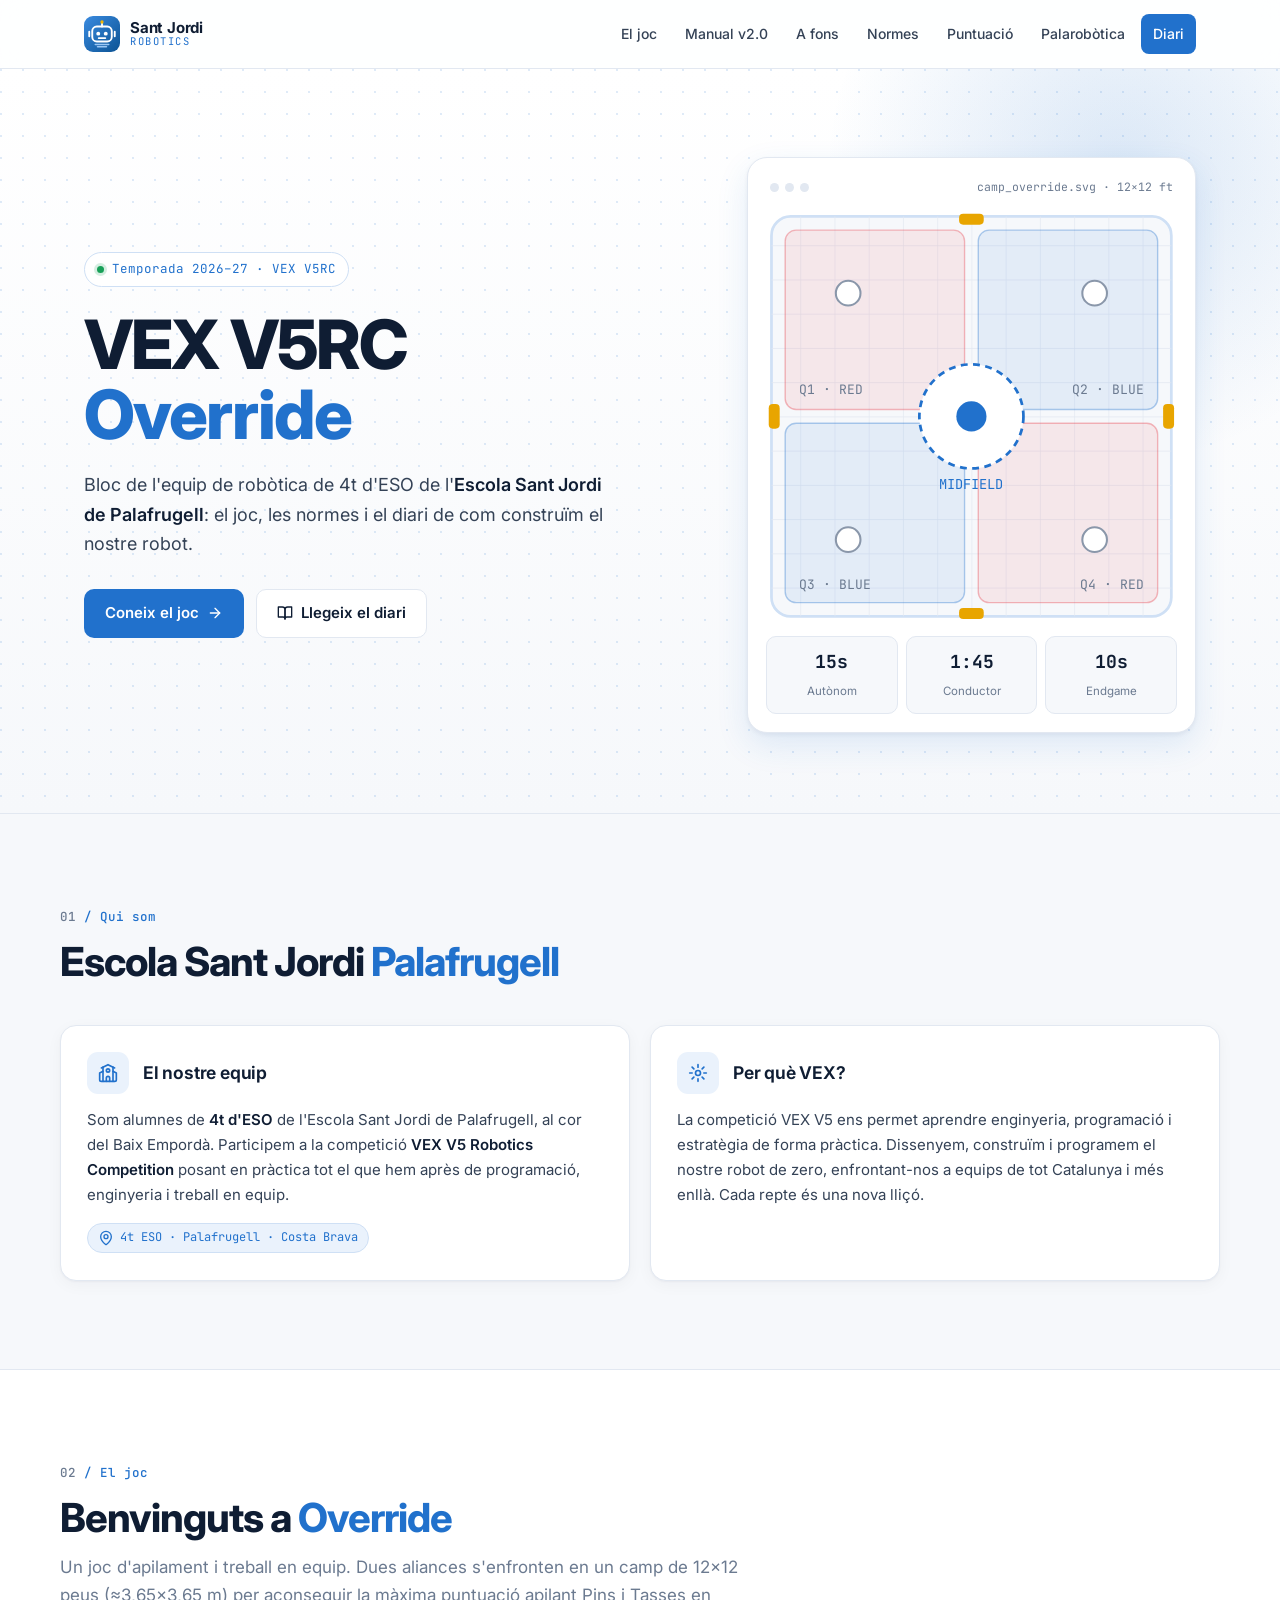
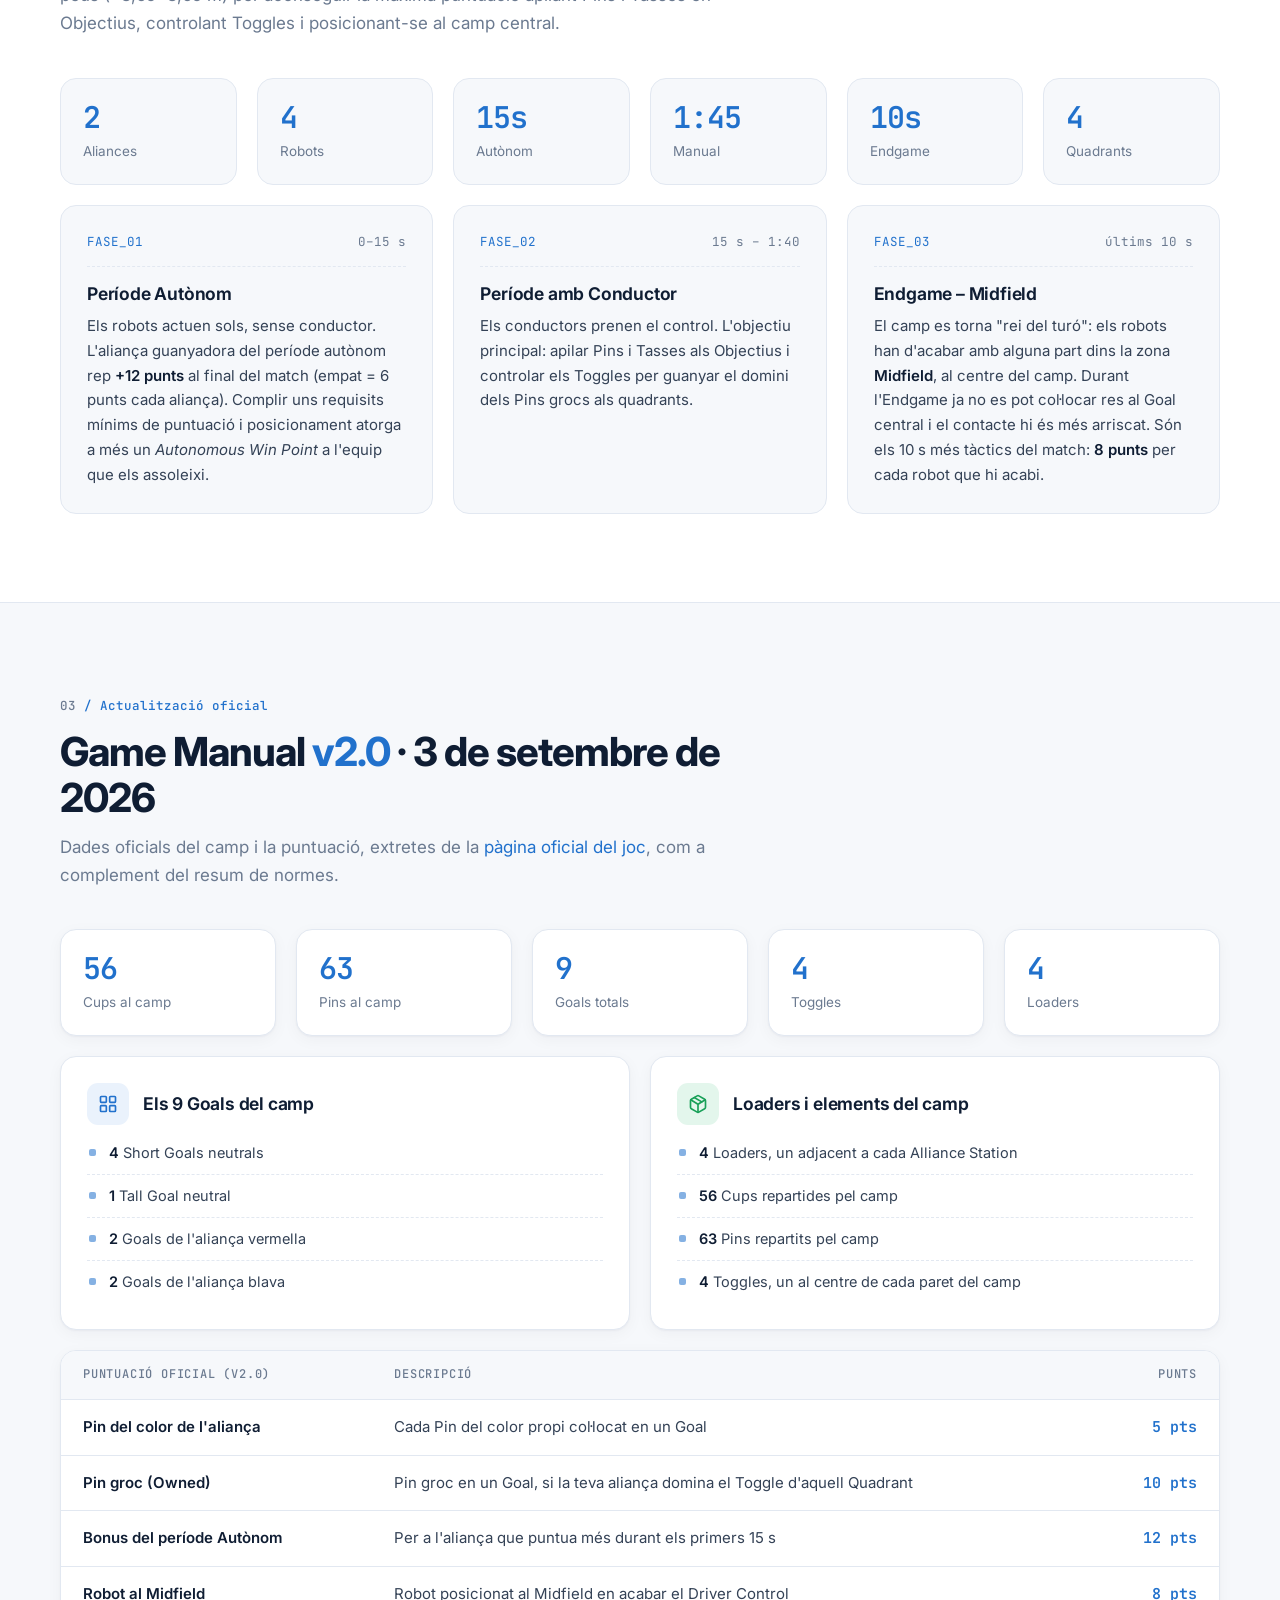
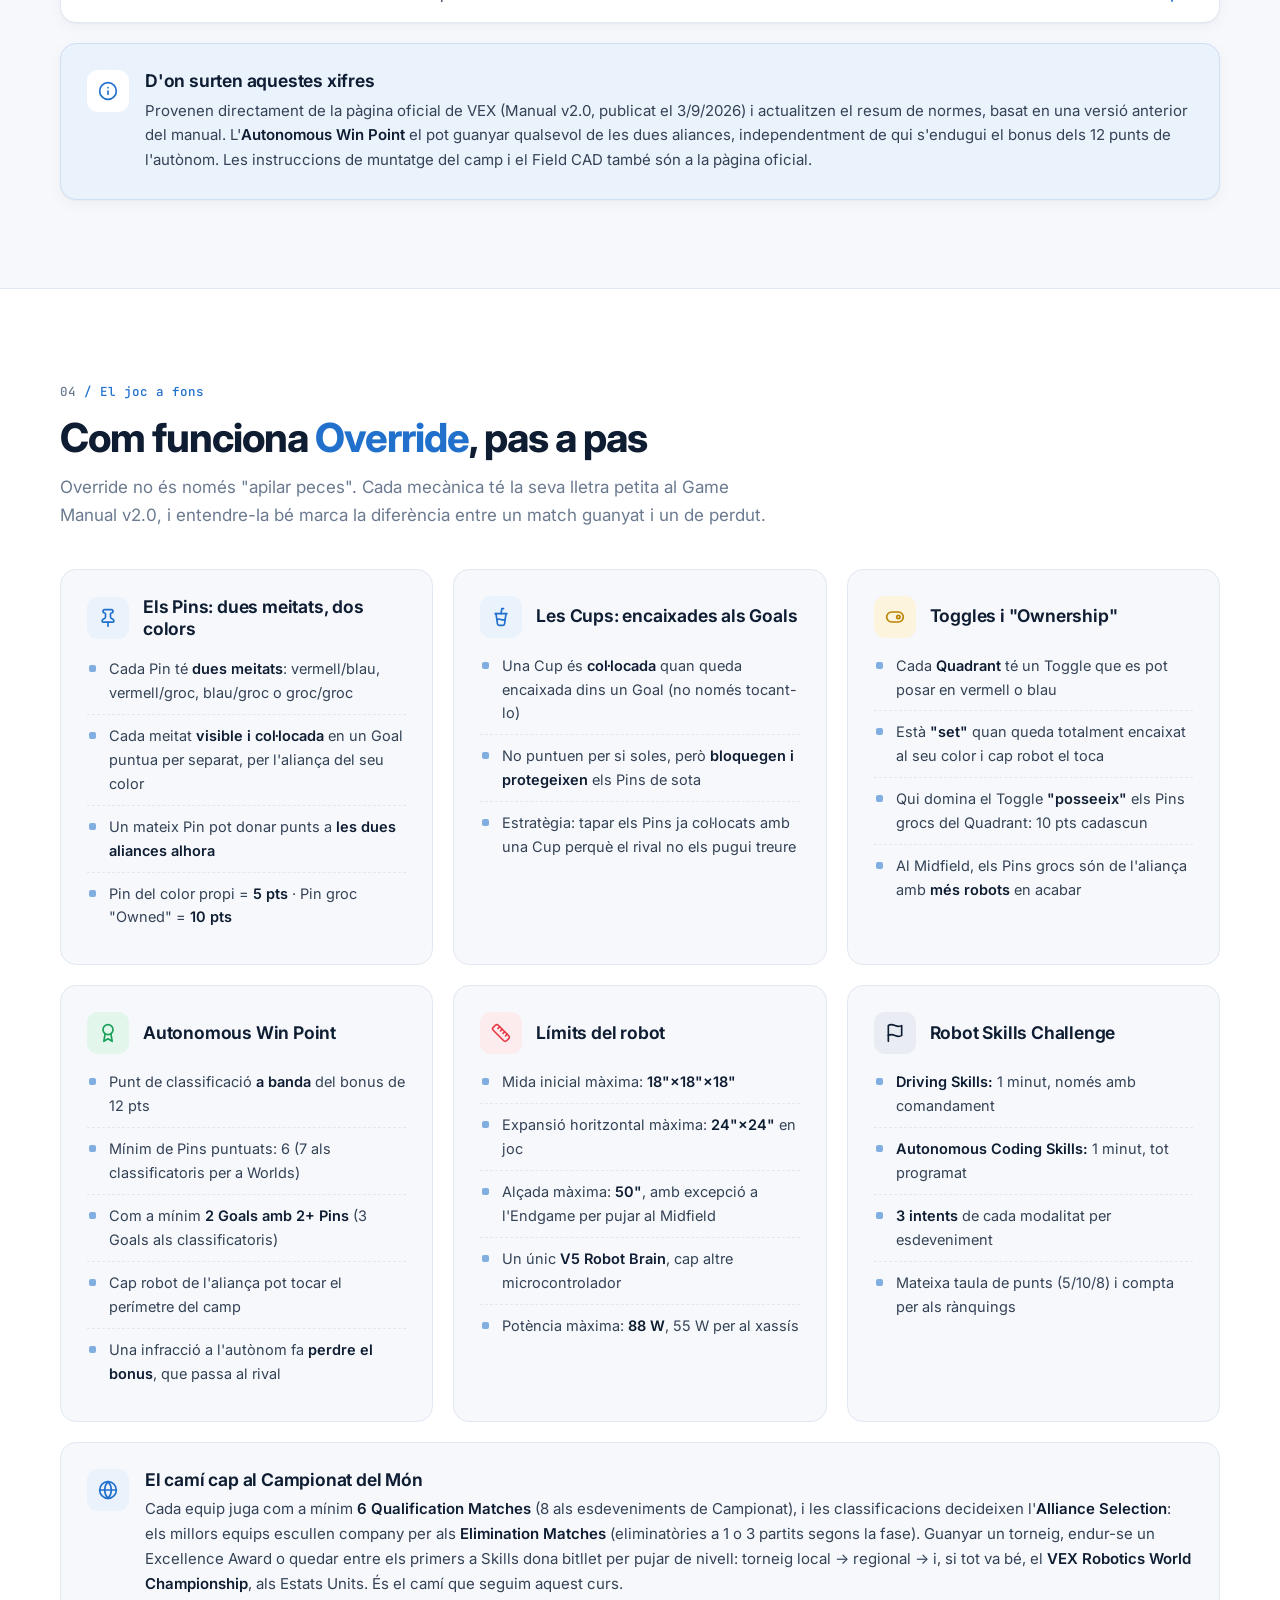
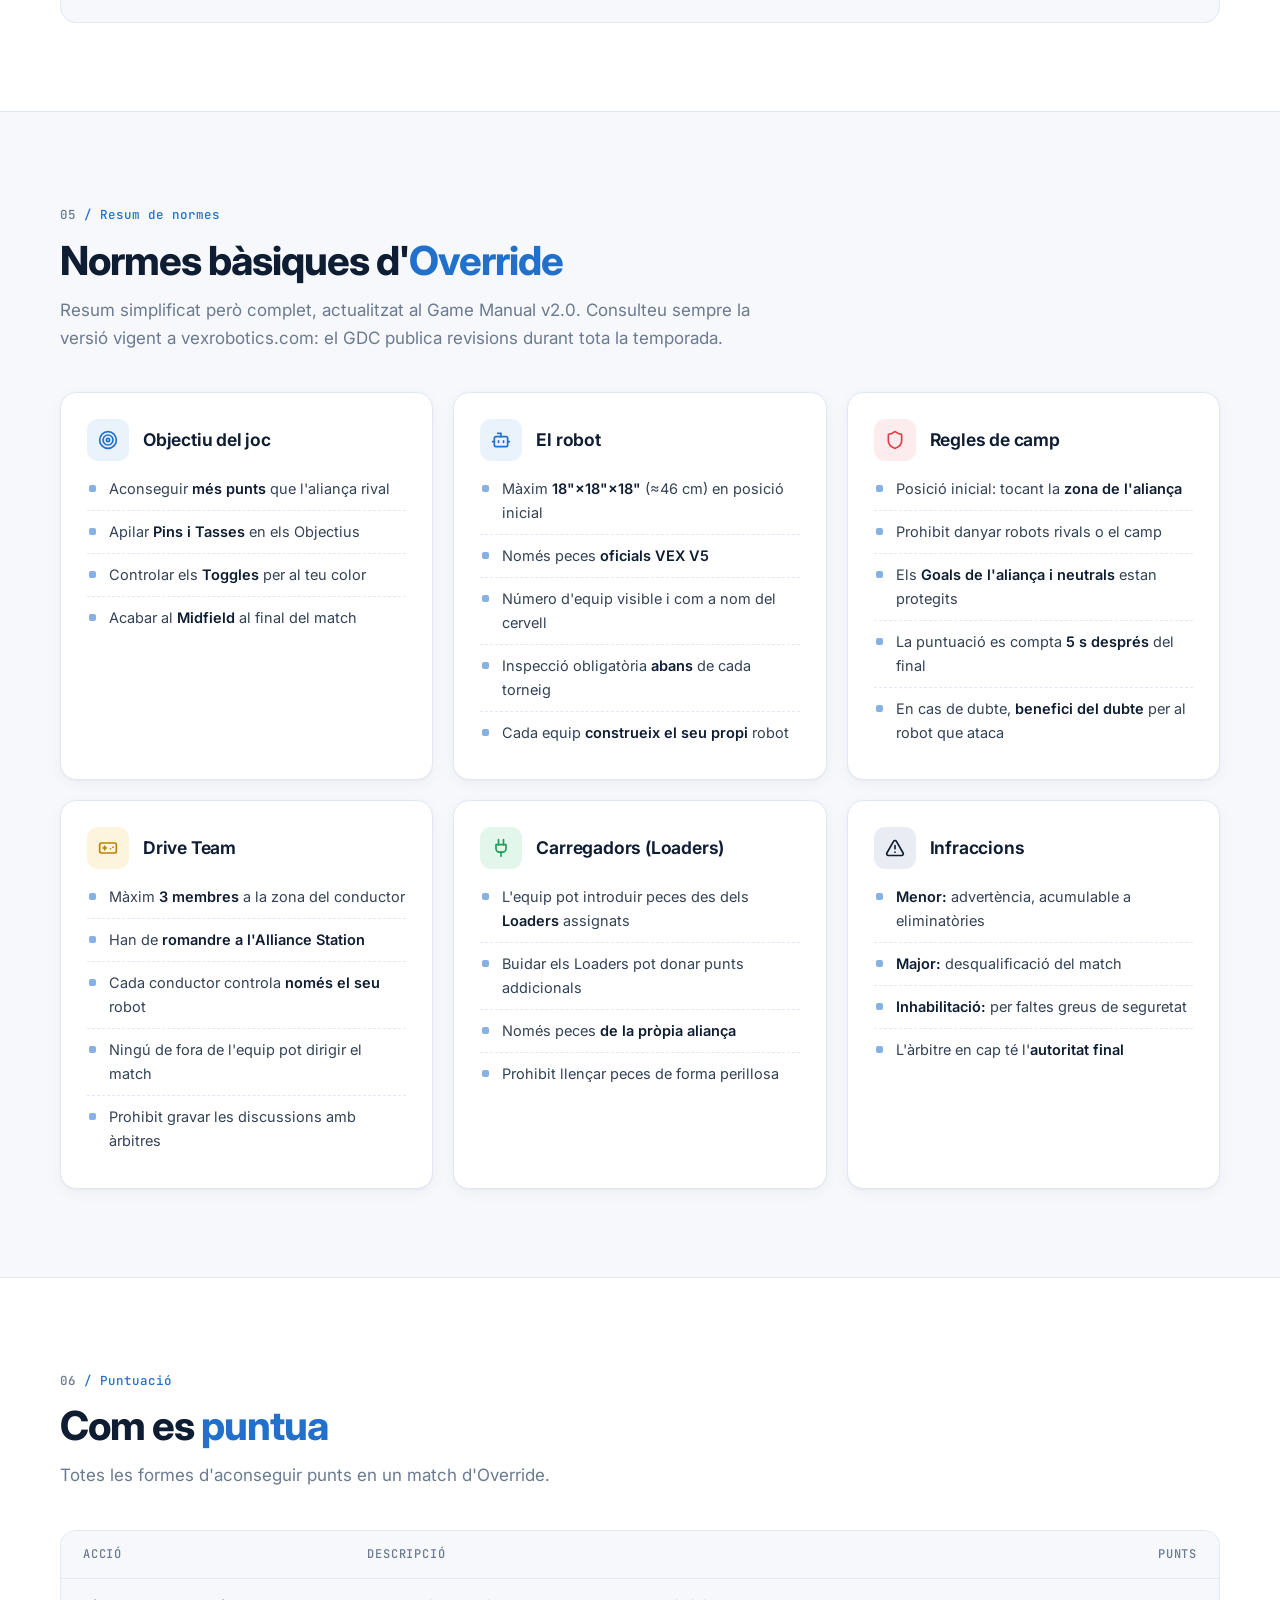
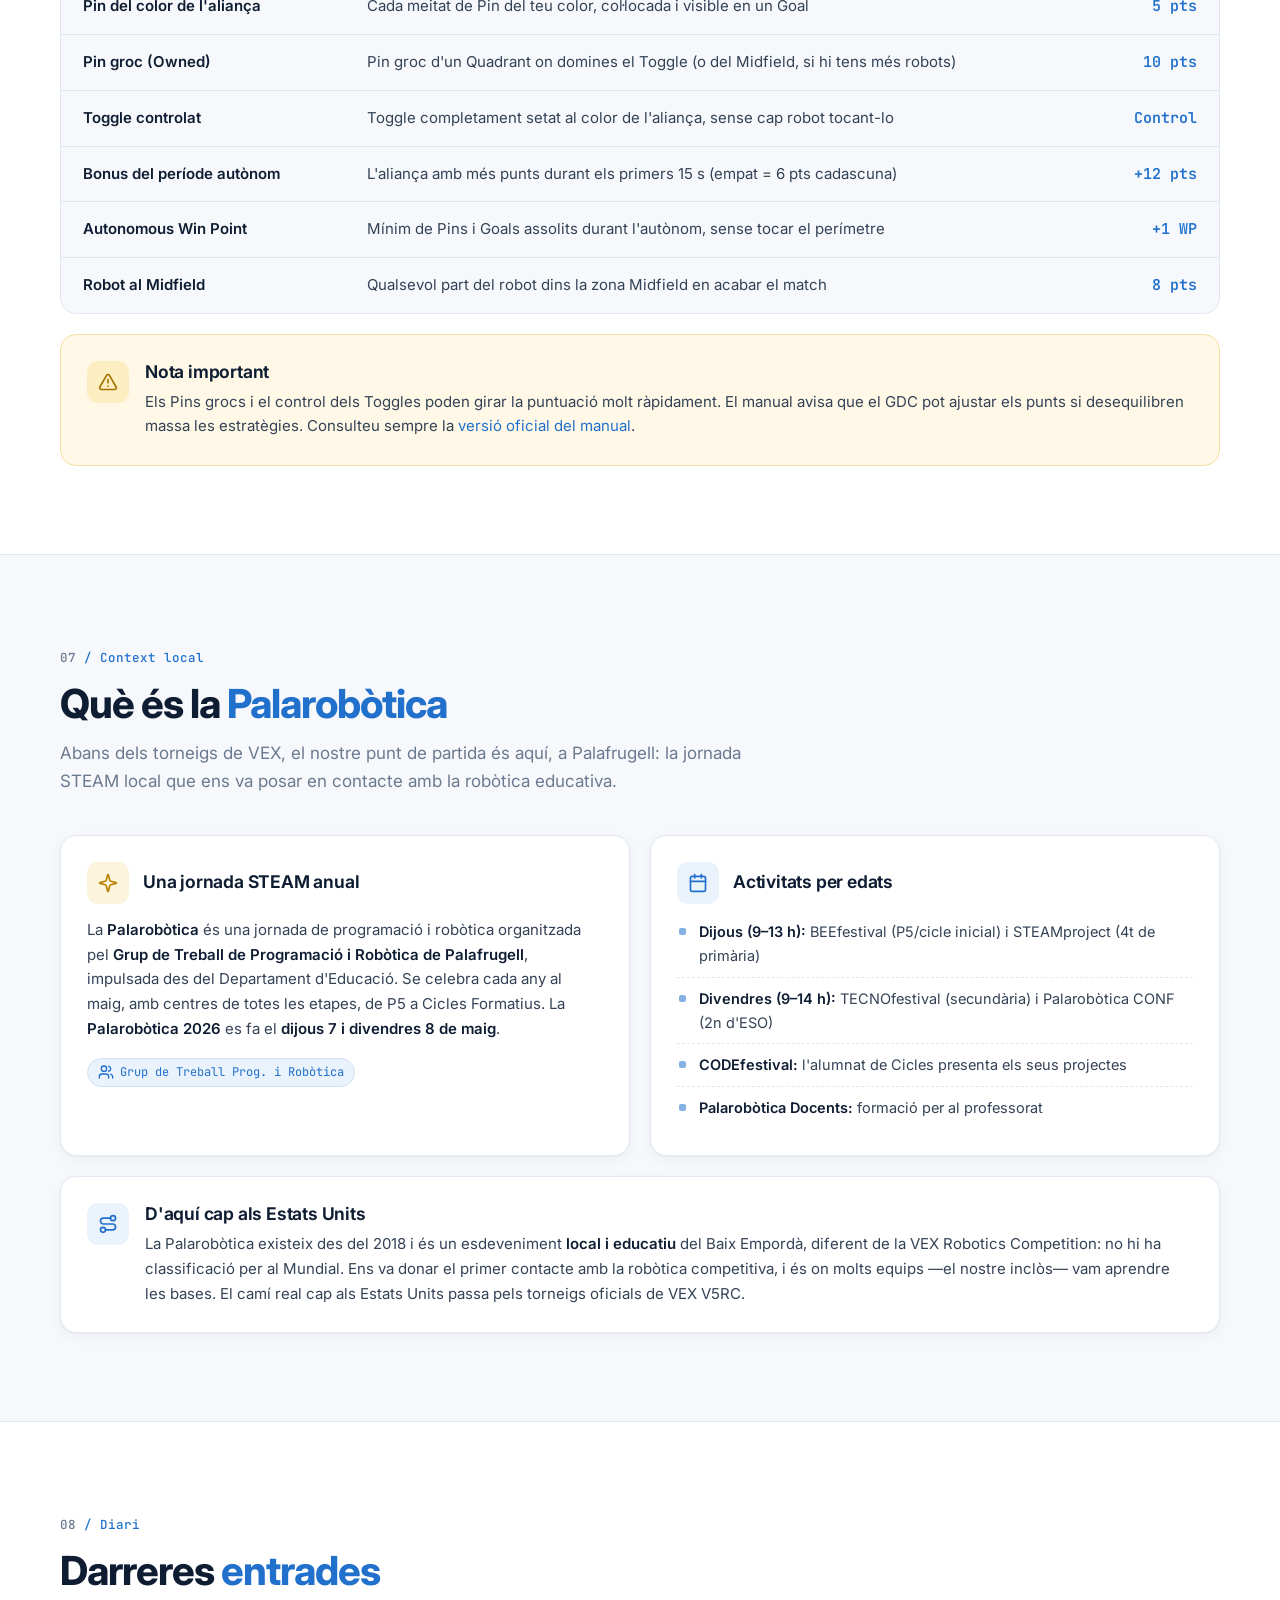
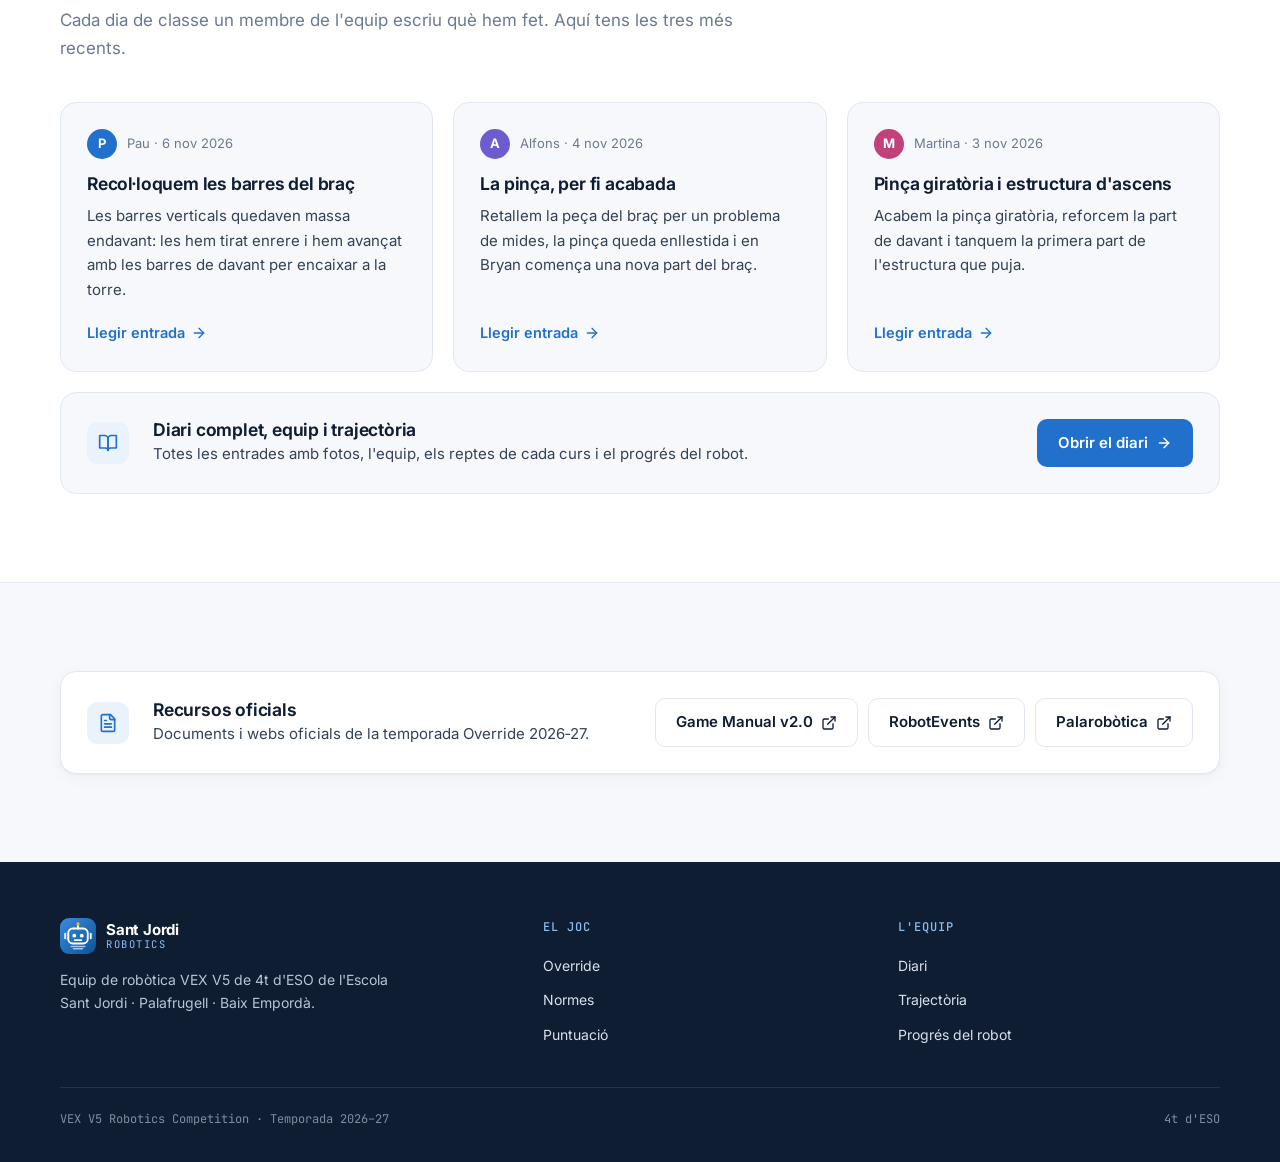
==== commit 04cd89eb: "Redisseny minimalista amb l'estil clàssic de l'Escola Sant Jordi - Tema clar amb el blau de l'escola" ====
--- a/index.html
+++ b/index.html
@@ -4,144 +4,174 @@
 <meta charset="UTF-8">
 <meta name="viewport" content="width=device-width, initial-scale=1.0">
 <title>Robòtica VEX V5 – Escola Sant Jordi Palafrugell</title>
-<link href="https://fonts.googleapis.com/css2?family=Comfortaa:wght@400;700&family=Open+Sans:ital,wght@0,400;0,600;0,700;1,400&family=Orbitron:wght@400;700;900&display=swap" rel="stylesheet">
+<meta name="description" content="Bloc de l'equip de robòtica VEX V5 de 4t d'ESO de l'Escola Sant Jordi de Palafrugell: el joc Override, normes, puntuació i el nostre diari.">
+<link rel="icon" href="img/logo.svg" type="image/svg+xml">
+<link rel="preconnect" href="https://fonts.googleapis.com">
+<link rel="preconnect" href="https://fonts.gstatic.com" crossorigin>
+<link href="https://fonts.googleapis.com/css2?family=Inter:wght@400;500;600;700;800&family=JetBrains+Mono:wght@400;500;600&display=swap" rel="stylesheet">
 <link href="css/main.css" rel="stylesheet">
 </head>
 <body>
 
-<!-- NAV -->
-<nav>
-  <div class="nav-logo">Sant Jordi <span>ROBOTICS</span></div>
-  <ul class="nav-links">
-    <li><a href="#override">Override</a></li>
-    <li><a href="#novetats">Novetats</a></li>
-    <li><a href="#aprofundim">A fons</a></li>
-    <li><a href="#normes">Normes</a></li>
-    <li><a href="#puntuacio">Puntuació</a></li>
-    <li><a href="#palarobotica">Palarobòtica</a></li>
-    <li><a href="#entrades">Blog</a></li>
-    <li><a href="bloc.html">Diari complet</a></li>
-  </ul>
+<nav class="nav">
+  <div class="nav-inner">
+    <a class="brand" href="index.html">
+      <img src="img/logo.svg" alt="">
+      <span class="brand-text"><b>Sant Jordi</b><small>Robotics</small></span>
+    </a>
+    <ul class="nav-links">
+      <li><a href="#override">El joc</a></li>
+      <li><a href="#novetats">Manual v2.0</a></li>
+      <li><a href="#aprofundim">A fons</a></li>
+      <li><a href="#normes">Normes</a></li>
+      <li><a href="#puntuacio">Puntuació</a></li>
+      <li><a href="#palarobotica">Palarobòtica</a></li>
+      <li><a href="bloc.html" class="nav-cta">Diari</a></li>
+    </ul>
+  </div>
 </nav>
 
-<!-- HERO -->
 <header class="hero">
-  <div class="hero-badge">Temporada 2026–2027 · VEX V5 Robotics Competition</div>
-  <h1>
-    <div class="line1">VEX V5RC</div>
-    <div class="line2">OVERRIDE</div>
-  </h1>
-  <p class="hero-sub">
-    Bloc oficial de l'equip de robòtica de l'<strong>Escola Sant Jordi de Palafrugell</strong> —
-    4t d'ESO, temporada 2026‑27.
-  </p>
-  <div class="hero-cta">
-    <a href="#override" class="btn btn-primary">Conèix el joc</a>
-    <a href="#normes" class="btn btn-outline">Normes</a>
-  </div>
-
-  <!-- Mini field diagram -->
-  <div class="field-preview">
-    <div class="field-box">
-      <div class="field-quad q-red"><div class="dot"></div>VERMELL</div>
-      <div class="field-quad q-blue"><div class="dot"></div>BLAU</div>
-      <div class="field-quad q-blue"><div class="dot"></div>BLAU</div>
-      <div class="field-quad q-red"><div class="dot"></div>VERMELL</div>
-      <div class="field-center">MIDFIELD<br>ZONE</div>
-    </div>
-  </div>
-  <div class="hero-divider"></div>
+  <div class="hero-inner">
+    <div>
+      <div class="kicker"><span class="live"></span>Temporada 2026–27 · VEX V5RC</div>
+      <h1>VEX V5RC<br><span>Override</span></h1>
+      <p class="hero-sub">Bloc de l'equip de robòtica de 4t d'ESO de l'<strong>Escola Sant Jordi de Palafrugell</strong>: el joc, les normes i el diari de com construïm el nostre robot.</p>
+      <div class="hero-cta">
+        <a href="#override" class="btn btn-primary">Coneix el joc <svg class="ico ico-sm"><use href="img/icons.svg#i-arrow"/></svg></a>
+        <a href="bloc.html" class="btn btn-ghost"><svg class="ico ico-sm"><use href="img/icons.svg#i-book"/></svg> Llegeix el diari</a>
+      </div>
+    </div>
+
+    <div class="hero-card" aria-label="Esquema del camp d'Override">
+      <div class="hero-card-head">
+        <div class="dots"><i></i><i></i><i></i></div>
+        <span>camp_override.svg · 12×12 ft</span>
+      </div>
+      <div class="field">
+        <svg viewBox="0 0 300 300" role="img" aria-label="Camp de joc dividit en quatre quadrants, vermells i blaus, amb la zona Midfield al centre">
+          <defs>
+            <pattern id="tiles" width="25" height="25" patternUnits="userSpaceOnUse">
+              <path d="M25 0H0V25" fill="none" stroke="#e2e8f1" stroke-width="1"/>
+            </pattern>
+          </defs>
+          <rect x="4" y="4" width="292" height="292" rx="14" fill="#f6f8fb" stroke="#cfe0f5" stroke-width="2"/>
+          <rect x="4" y="4" width="292" height="292" rx="14" fill="url(#tiles)"/>
+          <rect x="14" y="14" width="131" height="131" rx="8" fill="#e63946" fill-opacity=".09" stroke="#e63946" stroke-opacity=".35"/>
+          <rect x="155" y="14" width="131" height="131" rx="8" fill="#2171cc" fill-opacity=".09" stroke="#2171cc" stroke-opacity=".35"/>
+          <rect x="14" y="155" width="131" height="131" rx="8" fill="#2171cc" fill-opacity=".09" stroke="#2171cc" stroke-opacity=".35"/>
+          <rect x="155" y="155" width="131" height="131" rx="8" fill="#e63946" fill-opacity=".09" stroke="#e63946" stroke-opacity=".35"/>
+          <g fill="#fff" stroke="#8a97aa" stroke-width="1.5">
+            <circle cx="60" cy="60" r="9"/><circle cx="240" cy="60" r="9"/><circle cx="60" cy="240" r="9"/><circle cx="240" cy="240" r="9"/>
+          </g>
+          <g fill="#e8a500"><rect x="141" y="2" width="18" height="8" rx="3"/><rect x="141" y="290" width="18" height="8" rx="3"/><rect x="2" y="141" width="8" height="18" rx="3"/><rect x="290" y="141" width="8" height="18" rx="3"/></g>
+          <circle cx="150" cy="150" r="38" fill="#fff" stroke="#2171cc" stroke-width="2" stroke-dasharray="5 4"/>
+          <circle cx="150" cy="150" r="11" fill="#2171cc"/>
+          <text x="150" y="203" text-anchor="middle" font-family="JetBrains Mono, monospace" font-size="10" fill="#2171cc">MIDFIELD</text>
+          <g font-family="JetBrains Mono, monospace" font-size="9.5" fill="#6b7a90">
+            <text x="24" y="134">Q1 · RED</text><text x="276" y="134" text-anchor="end">Q2 · BLUE</text>
+            <text x="24" y="276">Q3 · BLUE</text><text x="276" y="276" text-anchor="end">Q4 · RED</text>
+          </g>
+        </svg>
+      </div>
+      <div class="hero-card-foot">
+        <div><b>15s</b><span>Autònom</span></div>
+        <div><b>1:45</b><span>Conductor</span></div>
+        <div><b>10s</b><span>Endgame</span></div>
+      </div>
+    </div>
+  </div>
 </header>
 
-<!-- SOBRE NOSALTRES -->
-<section id="about">
-  <div class="container">
-    <p class="section-label">Qui som</p>
-    <h2 class="section-title">Escola Sant Jordi<br><span>Palafrugell</span></h2>
-    <div class="about-grid fade-in">
-      <div class="about-card">
-        <h3>🏫 El nostre equip</h3>
+<!-- QUI SOM -->
+<section class="section" id="about">
+  <div class="container">
+    <div class="section-head">
+      <div class="eyebrow"><span class="num">01</span>/ Qui som</div>
+      <h2>Escola Sant Jordi <span>Palafrugell</span></h2>
+    </div>
+    <div class="grid grid-2 fade-in">
+      <div class="card">
+        <div class="card-head"><div class="icon-tile"><svg class="ico"><use href="img/icons.svg#i-school"/></svg></div><h3>El nostre equip</h3></div>
         <p>Som alumnes de <strong>4t d'ESO</strong> de l'Escola Sant Jordi de Palafrugell, al cor del Baix Empordà. Participem a la competició <strong>VEX V5 Robotics Competition</strong> posant en pràctica tot el que hem après de programació, enginyeria i treball en equip.</p>
-        <span class="team-tag">4t ESO · Palafrugell · Costa Brava</span>
-      </div>
-      <div class="about-card">
-        <h3>⚙️ Per què VEX?</h3>
+        <span class="tag"><svg class="ico ico-sm"><use href="img/icons.svg#i-pin"/></svg>4t ESO · Palafrugell · Costa Brava</span>
+      </div>
+      <div class="card">
+        <div class="card-head"><div class="icon-tile"><svg class="ico"><use href="img/icons.svg#i-cog"/></svg></div><h3>Per què VEX?</h3></div>
         <p>La competició VEX V5 ens permet aprendre enginyeria, programació i estratègia de forma pràctica. Dissenyem, construïm i programem el nostre robot de zero, enfrontant-nos a equips de tot Catalunya i més enllà. Cada repte és una nova lliçó.</p>
       </div>
     </div>
   </div>
 </section>
 
-<!-- OVERRIDE OVERVIEW -->
-<section id="override" class="overview-bg">
-  <div class="container">
-    <p class="section-label">El joc</p>
-    <h2 class="section-title">Benvinguts a <span>Override</span></h2>
-    <p class="section-desc">Un joc d'apilament i treball en equip. Dues aliances s'enfronten en un camp de 12×12 peus (≈3,65×3,65 m) per aconseguir la màxima puntuació apilant Pins i Tasses en Objectius, controlant Toggles i posicionant-se al camp central.</p>
-
-    <div class="stats-row fade-in">
-      <div class="stat-chip"><span class="val">2</span><span class="lbl">Aliances</span></div>
-      <div class="stat-chip"><span class="val">4</span><span class="lbl">Robots</span></div>
-      <div class="stat-chip"><span class="val">15s</span><span class="lbl">Autònom</span></div>
-      <div class="stat-chip"><span class="val">1:45</span><span class="lbl">Manual</span></div>
-      <div class="stat-chip"><span class="val">10s</span><span class="lbl">Endgame</span></div>
-      <div class="stat-chip"><span class="val">4</span><span class="lbl">Quadrants</span></div>
-    </div>
-
-    <!-- Match timeline -->
-    <div class="timeline fade-in">
-      <div class="tl-item">
-        <div class="tl-dot"></div>
-        <div class="tl-phase">FASE 1 · 0–15 s</div>
-        <div class="tl-title">Període Autònom</div>
-        <div class="tl-desc">Els robots actuen sols, sense conductor. L'aliança guanyadora del període autònom rep <strong>+12 punts</strong> al final del match (empat = 6 punts cada aliança). Complir uns requisits mínims de puntuació i posicionament atorga a més un <em>Autonomous Win Point</em> a l'equip que els assoleixi.</div>
-      </div>
-      <div class="tl-item">
-        <div class="tl-dot"></div>
-        <div class="tl-phase">FASE 2 · 15 s – 1:40</div>
-        <div class="tl-title">Període amb Conductor</div>
-        <div class="tl-desc">Els conductors prenen el control. L'objectiu principal: apilar Pins i Tasses als Objectius i controlar els Toggles per guanyar el domini dels Pins grocs als quadrants.</div>
-      </div>
-      <div class="tl-item">
-        <div class="tl-dot"></div>
-        <div class="tl-phase">FASE 3 · Últims 10 s</div>
-        <div class="tl-title">Endgame – Midfield</div>
-        <div class="tl-desc">El camp es torna "rei del turó": els robots han d'acabar amb alguna part dins la zona <strong>Midfield</strong>, al centre del camp. Durant l'Endgame ja no es pot col·locar res al Goal central i el contacte hi és més arriscat. Els últims 10 s són els més tàctics i congestionats de tot el match: <strong>8 punts</strong> per cada robot que hi acabi.</div>
-      </div>
-    </div>
-  </div>
-</section>
-
-<!-- NOVETATS: DADES OFICIALS MANUAL v2.0 -->
-<section id="novetats">
-  <div class="container">
-    <p class="section-label">Actualització oficial</p>
-    <h2 class="section-title">Game Manual <span>v2.0</span><br>3 de setembre de 2026</h2>
-    <p class="section-desc">VEX Robotics ha publicat la versió 2.0 del Game Manual d'Override. Recollim aquí, de primera mà, les dades oficials del camp i la puntuació directament de la pàgina oficial del joc <a href="https://www.vexrobotics.com/v5/competition/vrc-current-game" target="_blank" style="color:var(--accent);">vexrobotics.com/v5/competition/vrc-current-game</a>, com a complement del resum de normes de la secció següent.</p>
-
-    <div class="stats-row fade-in">
-      <div class="stat-chip"><span class="val">56</span><span class="lbl">Cups al camp</span></div>
-      <div class="stat-chip"><span class="val">63</span><span class="lbl">Pins al camp</span></div>
-      <div class="stat-chip"><span class="val">9</span><span class="lbl">Goals totals</span></div>
-      <div class="stat-chip"><span class="val">4</span><span class="lbl">Toggles</span></div>
-      <div class="stat-chip"><span class="val">4</span><span class="lbl">Loaders</span></div>
-    </div>
-
-    <div class="rules-grid fade-in" style="margin-bottom:2rem;">
-      <div class="rule-card">
-        <div class="rule-icon ri-accent">🥅</div>
-        <h4>Els 9 Goals del camp</h4>
-        <ul>
+<!-- EL JOC -->
+<section class="section alt" id="override">
+  <div class="container">
+    <div class="section-head">
+      <div class="eyebrow"><span class="num">02</span>/ El joc</div>
+      <h2>Benvinguts a <span>Override</span></h2>
+      <p>Un joc d'apilament i treball en equip. Dues aliances s'enfronten en un camp de 12×12 peus (≈3,65×3,65 m) per aconseguir la màxima puntuació apilant Pins i Tasses en Objectius, controlant Toggles i posicionant-se al camp central.</p>
+    </div>
+
+    <div class="grid grid-auto fade-in">
+      <div class="card stat"><b>2</b><span>Aliances</span></div>
+      <div class="card stat"><b>4</b><span>Robots</span></div>
+      <div class="card stat"><b>15s</b><span>Autònom</span></div>
+      <div class="card stat"><b>1:45</b><span>Manual</span></div>
+      <div class="card stat"><b>10s</b><span>Endgame</span></div>
+      <div class="card stat"><b>4</b><span>Quadrants</span></div>
+    </div>
+
+    <div class="grid grid-3 mt fade-in">
+      <div class="card phase">
+        <div class="phase-num">FASE_01 <span>0–15 s</span></div>
+        <h3>Període Autònom</h3>
+        <p>Els robots actuen sols, sense conductor. L'aliança guanyadora del període autònom rep <strong>+12 punts</strong> al final del match (empat = 6 punts cada aliança). Complir uns requisits mínims de puntuació i posicionament atorga a més un <em>Autonomous Win Point</em> a l'equip que els assoleixi.</p>
+      </div>
+      <div class="card phase">
+        <div class="phase-num">FASE_02 <span>15 s – 1:40</span></div>
+        <h3>Període amb Conductor</h3>
+        <p>Els conductors prenen el control. L'objectiu principal: apilar Pins i Tasses als Objectius i controlar els Toggles per guanyar el domini dels Pins grocs als quadrants.</p>
+      </div>
+      <div class="card phase">
+        <div class="phase-num">FASE_03 <span>últims 10 s</span></div>
+        <h3>Endgame – Midfield</h3>
+        <p>El camp es torna "rei del turó": els robots han d'acabar amb alguna part dins la zona <strong>Midfield</strong>, al centre del camp. Durant l'Endgame ja no es pot col·locar res al Goal central i el contacte hi és més arriscat. Són els 10 s més tàctics del match: <strong>8 punts</strong> per cada robot que hi acabi.</p>
+      </div>
+    </div>
+  </div>
+</section>
+
+<!-- MANUAL v2.0 -->
+<section class="section" id="novetats">
+  <div class="container">
+    <div class="section-head">
+      <div class="eyebrow"><span class="num">03</span>/ Actualització oficial</div>
+      <h2>Game Manual <span>v2.0</span> · 3 de setembre de 2026</h2>
+      <p>Dades oficials del camp i la puntuació, extretes de la <a href="https://www.vexrobotics.com/v5/competition/vrc-current-game" target="_blank" rel="noopener">pàgina oficial del joc</a>, com a complement del resum de normes.</p>
+    </div>
+
+    <div class="grid grid-auto fade-in">
+      <div class="card stat"><b>56</b><span>Cups al camp</span></div>
+      <div class="card stat"><b>63</b><span>Pins al camp</span></div>
+      <div class="card stat"><b>9</b><span>Goals totals</span></div>
+      <div class="card stat"><b>4</b><span>Toggles</span></div>
+      <div class="card stat"><b>4</b><span>Loaders</span></div>
+    </div>
+
+    <div class="grid grid-2 mt fade-in">
+      <div class="card">
+        <div class="card-head"><div class="icon-tile"><svg class="ico"><use href="img/icons.svg#i-grid"/></svg></div><h3>Els 9 Goals del camp</h3></div>
+        <ul class="list">
           <li><strong>4</strong> Short Goals neutrals</li>
           <li><strong>1</strong> Tall Goal neutral</li>
           <li><strong>2</strong> Goals de l'aliança vermella</li>
           <li><strong>2</strong> Goals de l'aliança blava</li>
         </ul>
       </div>
-      <div class="rule-card">
-        <div class="rule-icon ri-green">📦</div>
-        <h4>Loaders i elements del camp</h4>
-        <ul>
+      <div class="card">
+        <div class="card-head"><div class="icon-tile green"><svg class="ico"><use href="img/icons.svg#i-package"/></svg></div><h3>Loaders i elements del camp</h3></div>
+        <ul class="list">
           <li><strong>4</strong> Loaders, un adjacent a cada Alliance Station</li>
           <li><strong>56</strong> Cups repartides pel camp</li>
           <li><strong>63</strong> Pins repartits pel camp</li>
@@ -150,355 +180,337 @@
       </div>
     </div>
 
-    <table class="score-table fade-in">
-      <thead>
-        <tr><th>Puntuació oficial (v2.0)</th><th>Descripció</th><th>Punts</th></tr>
-      </thead>
-      <tbody>
-        <tr><td>Pin del color de l'aliança</td><td>Cada Pin del color propi col·locat en un Goal</td><td class="pts">5 pts</td></tr>
-        <tr><td>Pin groc (Owned)</td><td>Pin groc en un Goal, si la teva aliança domina el Toggle d'aquell Quadrant</td><td class="pts">10 pts</td></tr>
-        <tr><td>Bonus del període Autònom</td><td>Per a l'aliança que puntua més durant els primers 15 s</td><td class="pts">12 pts</td></tr>
-        <tr><td>Robot al Midfield</td><td>Robot posicionat al Midfield en acabar el Driver Control</td><td class="pts">8 pts</td></tr>
-      </tbody>
-    </table>
-
-    <div style="margin-top:1.5rem; padding:1rem 1.5rem; background: rgba(33,113,204,0.06); border:1px solid rgba(33,113,204,0.2); border-radius:8px; font-size:.85rem; color:var(--muted);">
-      ℹ️ Aquestes xifres provenen directament de la pàgina oficial de VEX (Manual v2.0, publicat el 3/9/2026) i actualitzen/complementen el resum de la secció "Normes bàsiques" més avall, basat en una versió anterior (v0.1) del manual. L'<strong style="color:var(--text)">Autonomous Win Point</strong> el pot guanyar qualsevol de les dues aliances, independentment de qui s'endugui el bonus dels 12 punts de l'autònom. Les instruccions de muntatge del camp i el Field CAD també estan disponibles a la pàgina oficial enllaçada a dalt.
-    </div>
-  </div>
-</section>
-
-<!-- APROFUNDIM: EXPLICACIÓ A FONS DEL JOC -->
-<section id="aprofundim" class="overview-bg">
-  <div class="container">
-    <p class="section-label">El joc a fons</p>
-    <h2 class="section-title">Com funciona <span>Override</span>, pas a pas</h2>
-    <p class="section-desc">Override no és només "apilar peces". Cada mecànica té la seva lletra petita al Game Manual v2.0, i entendre-la bé és el que marca la diferència entre un match guanyat i un de perdut. Aquí ho expliquem a fons.</p>
-
-    <div class="rules-grid fade-in" style="margin-bottom:2rem;">
-
-      <div class="rule-card">
-        <div class="rule-icon ri-accent">📌</div>
-        <h4>Els Pins: dues meitats, dos colors</h4>
-        <ul>
+    <div class="card table-card mt fade-in">
+      <div class="table-wrap">
+        <table class="table">
+          <thead><tr><th>Puntuació oficial (v2.0)</th><th>Descripció</th><th>Punts</th></tr></thead>
+          <tbody>
+            <tr><td>Pin del color de l'aliança</td><td>Cada Pin del color propi col·locat en un Goal</td><td class="pts">5 pts</td></tr>
+            <tr><td>Pin groc (Owned)</td><td>Pin groc en un Goal, si la teva aliança domina el Toggle d'aquell Quadrant</td><td class="pts">10 pts</td></tr>
+            <tr><td>Bonus del període Autònom</td><td>Per a l'aliança que puntua més durant els primers 15 s</td><td class="pts">12 pts</td></tr>
+            <tr><td>Robot al Midfield</td><td>Robot posicionat al Midfield en acabar el Driver Control</td><td class="pts">8 pts</td></tr>
+          </tbody>
+        </table>
+      </div>
+    </div>
+
+    <div class="card callout info mt fade-in">
+      <div class="icon-tile"><svg class="ico"><use href="img/icons.svg#i-info"/></svg></div>
+      <div>
+        <h3>D'on surten aquestes xifres</h3>
+        <p>Provenen directament de la pàgina oficial de VEX (Manual v2.0, publicat el 3/9/2026) i actualitzen el resum de normes, basat en una versió anterior del manual. L'<strong>Autonomous Win Point</strong> el pot guanyar qualsevol de les dues aliances, independentment de qui s'endugui el bonus dels 12 punts de l'autònom. Les instruccions de muntatge del camp i el Field CAD també són a la pàgina oficial.</p>
+      </div>
+    </div>
+  </div>
+</section>
+
+<!-- A FONS -->
+<section class="section alt" id="aprofundim">
+  <div class="container">
+    <div class="section-head">
+      <div class="eyebrow"><span class="num">04</span>/ El joc a fons</div>
+      <h2>Com funciona <span>Override</span>, pas a pas</h2>
+      <p>Override no és només "apilar peces". Cada mecànica té la seva lletra petita al Game Manual v2.0, i entendre-la bé marca la diferència entre un match guanyat i un de perdut.</p>
+    </div>
+
+    <div class="grid grid-3 fade-in">
+      <div class="card">
+        <div class="card-head"><div class="icon-tile"><svg class="ico"><use href="img/icons.svg#i-pushpin"/></svg></div><h3>Els Pins: dues meitats, dos colors</h3></div>
+        <ul class="list">
           <li>Cada Pin té <strong>dues meitats</strong>: vermell/blau, vermell/groc, blau/groc o groc/groc</li>
-          <li>Cada meitat que quedi <strong>visible i col·locada</strong> en un Goal puntua per separat, per l'aliança del seu color</li>
-          <li>Un mateix Pin pot arribar a donar punts a <strong>les dues aliances alhora</strong> si té una meitat de cada color</li>
-          <li>Pin del color propi = <strong class="pts" style="font-size:.88rem;">5 pts</strong> · Pin groc "Owned" = <strong class="pts" style="font-size:.88rem;">10 pts</strong></li>
-        </ul>
-      </div>
-
-      <div class="rule-card">
-        <div class="rule-icon ri-blue">🥤</div>
-        <h4>Les Cups: encaixades als Goals</h4>
-        <ul>
-          <li>Una Cup es considera <strong>col·locada</strong> quan queda encaixada dins un Goal (no simplement tocant-lo)</li>
-          <li>Les Cups no puntuen per si soles, però <strong>bloquegen i protegeixen</strong> els Pins que hi ha a sota seu dins el Goal</li>
-          <li>Bona estratègia: protegir els teus Pins ja col·locats amb una Cup a sobre perquè el rival no els pugui treure</li>
-        </ul>
-      </div>
-
-      <div class="rule-card">
-        <div class="rule-icon ri-gold">🔀</div>
-        <h4>Toggles i "Ownership" dels Pins grocs</h4>
-        <ul>
-          <li>Cada <strong>Quadrant</strong> del camp té un Toggle que es pot posar en vermell o blau</li>
-          <li>Un Toggle es considera <strong>"set"</strong> quan queda totalment encaixat al seu color i cap robot el toca</li>
-          <li>L'aliança que domina el Toggle d'un Quadrant <strong>"posseeix"</strong> els Pins grocs d'aquell Quadrant, i sumen 10 pts cadascun</li>
-          <li>Al Midfield, la possessió dels Pins grocs la decideix quin equip hi té <strong>més robots</strong> en acabar el match</li>
-        </ul>
-      </div>
-
-      <div class="rule-card">
-        <div class="rule-icon ri-green">🥇</div>
-        <h4>Autonomous Win Point</h4>
-        <ul>
-          <li>És un punt de classificació <strong>a banda</strong> del bonus de 12 pts de l'autònom</li>
-          <li>Cal arribar a un mínim de Pins puntuats (6, o 7 als esdeveniments classificatoris per a Worlds)</li>
-          <li>Cal tenir com a mínim <strong>2 Goals amb 2+ Pins</strong> cadascun (3 Goals als classificatoris per a Worlds)</li>
-          <li>Cap robot de l'aliança pot estar tocant el perímetre del camp en aquell instant</li>
-          <li>Cometre una infracció durant l'autònom fa <strong>perdre el bonus</strong>, que passa a l'aliança rival</li>
-        </ul>
-      </div>
-
-      <div class="rule-card">
-        <div class="rule-icon ri-red">🤖</div>
-        <h4>Límits del robot</h4>
-        <ul>
-          <li>Mida inicial màxima: <strong>18"×18"×18"</strong> (dins el "sizing box")</li>
-          <li>Expansió horitzontal màxima: <strong>24"×24"</strong> un cop en joc</li>
-          <li>Alçada màxima: <strong>50"</strong>, amb una excepció durant l'Endgame per pujar al Midfield</li>
-          <li>Un únic <strong>V5 Robot Brain</strong> per robot, cap altre microcontrolador, ni tan sols de decoració</li>
-          <li>Límit de potència: <strong>88 W</strong> en total, 55 W per al subsistema de xassís</li>
-        </ul>
-      </div>
-
-      <div class="rule-card">
-        <div class="rule-icon ri-purple">🏁</div>
-        <h4>Robot Skills Challenge</h4>
-        <ul>
-          <li><strong>Driving Skills:</strong> 1 minut, només amb comandament, sense autònom</li>
-          <li><strong>Autonomous Coding Skills:</strong> 1 minut, tot programat, sense comandament</li>
-          <li>Cada equip té <strong>3 intents</strong> de cada modalitat per esdeveniment</li>
-          <li>Puntua amb la mateixa taula que un match normal (5/10/8 pts) i compta per als rànquings de Skills</li>
-        </ul>
-      </div>
-
-    </div>
-
-    <div style="margin-top:1rem; padding:1.5rem; background: var(--card); border:1px solid rgba(33,113,204,0.15); border-radius:12px;">
-      <h3 style="font-family:'Orbitron',monospace; font-size:.9rem; color:var(--accent); margin-bottom:1rem; letter-spacing:1px;">🇺🇸 El camí cap al Campionat del Món</h3>
-      <p style="color:var(--muted); font-size:.92rem;">Cada equip juga com a mínim <strong style="color:var(--text)">6 Qualification Matches</strong> (8 als esdeveniments de Campionat), i les classificacions decideixen l'<strong style="color:var(--text)">Alliance Selection</strong>: els millors equips escullen company per formar una aliança de cara als <strong style="color:var(--text)">Elimination Matches</strong> (bracket a eliminatòries, a millor de 1 o de 3 partits segons la fase). Guanyar un torneig, endur-se un Excellence Award o quedar entre els primers a Skills dona bitllet per pujar de nivell dins la temporada: de torneig local → regional → i, si tot va bé, al <strong style="color:var(--accent)">VEX Robotics World Championship</strong>, als Estats Units. És exactament el camí que seguim aquest curs: si ens classifiquem, hi som.</p>
+          <li>Cada meitat <strong>visible i col·locada</strong> en un Goal puntua per separat, per l'aliança del seu color</li>
+          <li>Un mateix Pin pot donar punts a <strong>les dues aliances alhora</strong></li>
+          <li>Pin del color propi = <strong>5 pts</strong> · Pin groc "Owned" = <strong>10 pts</strong></li>
+        </ul>
+      </div>
+      <div class="card">
+        <div class="card-head"><div class="icon-tile"><svg class="ico"><use href="img/icons.svg#i-cup"/></svg></div><h3>Les Cups: encaixades als Goals</h3></div>
+        <ul class="list">
+          <li>Una Cup és <strong>col·locada</strong> quan queda encaixada dins un Goal (no només tocant-lo)</li>
+          <li>No puntuen per si soles, però <strong>bloquegen i protegeixen</strong> els Pins de sota</li>
+          <li>Estratègia: tapar els Pins ja col·locats amb una Cup perquè el rival no els pugui treure</li>
+        </ul>
+      </div>
+      <div class="card">
+        <div class="card-head"><div class="icon-tile gold"><svg class="ico"><use href="img/icons.svg#i-toggle"/></svg></div><h3>Toggles i "Ownership"</h3></div>
+        <ul class="list">
+          <li>Cada <strong>Quadrant</strong> té un Toggle que es pot posar en vermell o blau</li>
+          <li>Està <strong>"set"</strong> quan queda totalment encaixat al seu color i cap robot el toca</li>
+          <li>Qui domina el Toggle <strong>"posseeix"</strong> els Pins grocs del Quadrant: 10 pts cadascun</li>
+          <li>Al Midfield, els Pins grocs són de l'aliança amb <strong>més robots</strong> en acabar</li>
+        </ul>
+      </div>
+      <div class="card">
+        <div class="card-head"><div class="icon-tile green"><svg class="ico"><use href="img/icons.svg#i-award"/></svg></div><h3>Autonomous Win Point</h3></div>
+        <ul class="list">
+          <li>Punt de classificació <strong>a banda</strong> del bonus de 12 pts</li>
+          <li>Mínim de Pins puntuats: 6 (7 als classificatoris per a Worlds)</li>
+          <li>Com a mínim <strong>2 Goals amb 2+ Pins</strong> (3 Goals als classificatoris)</li>
+          <li>Cap robot de l'aliança pot tocar el perímetre del camp</li>
+          <li>Una infracció a l'autònom fa <strong>perdre el bonus</strong>, que passa al rival</li>
+        </ul>
+      </div>
+      <div class="card">
+        <div class="card-head"><div class="icon-tile red"><svg class="ico"><use href="img/icons.svg#i-ruler"/></svg></div><h3>Límits del robot</h3></div>
+        <ul class="list">
+          <li>Mida inicial màxima: <strong>18"×18"×18"</strong></li>
+          <li>Expansió horitzontal màxima: <strong>24"×24"</strong> en joc</li>
+          <li>Alçada màxima: <strong>50"</strong>, amb excepció a l'Endgame per pujar al Midfield</li>
+          <li>Un únic <strong>V5 Robot Brain</strong>, cap altre microcontrolador</li>
+          <li>Potència màxima: <strong>88 W</strong>, 55 W per al xassís</li>
+        </ul>
+      </div>
+      <div class="card">
+        <div class="card-head"><div class="icon-tile ink"><svg class="ico"><use href="img/icons.svg#i-flag"/></svg></div><h3>Robot Skills Challenge</h3></div>
+        <ul class="list">
+          <li><strong>Driving Skills:</strong> 1 minut, només amb comandament</li>
+          <li><strong>Autonomous Coding Skills:</strong> 1 minut, tot programat</li>
+          <li><strong>3 intents</strong> de cada modalitat per esdeveniment</li>
+          <li>Mateixa taula de punts (5/10/8) i compta per als rànquings</li>
+        </ul>
+      </div>
+    </div>
+
+    <div class="card callout mt fade-in">
+      <div class="icon-tile"><svg class="ico"><use href="img/icons.svg#i-globe"/></svg></div>
+      <div>
+        <h3>El camí cap al Campionat del Món</h3>
+        <p>Cada equip juga com a mínim <strong>6 Qualification Matches</strong> (8 als esdeveniments de Campionat), i les classificacions decideixen l'<strong>Alliance Selection</strong>: els millors equips escullen company per als <strong>Elimination Matches</strong> (eliminatòries a 1 o 3 partits segons la fase). Guanyar un torneig, endur-se un Excellence Award o quedar entre els primers a Skills dona bitllet per pujar de nivell: torneig local → regional → i, si tot va bé, el <strong>VEX Robotics World Championship</strong>, als Estats Units. És el camí que seguim aquest curs.</p>
+      </div>
     </div>
   </div>
 </section>
 
 <!-- NORMES -->
-<section id="normes">
-  <div class="container">
-    <p class="section-label">Resum de normes</p>
-    <h2 class="section-title">Normes bàsiques de<br><span>Override</span></h2>
-    <p class="section-desc">Resum simplificat però complet, actualitzat al Game Manual oficial <strong>v2.0</strong> (3 de setembre de 2026). Sempre consulteu la versió oficial vigent a <em>vexrobotics.com</em>, ja que el GDC publica revisions durant tota la temporada.</p>
-
-    <div class="rules-grid fade-in">
-
-      <div class="rule-card">
-        <div class="rule-icon ri-accent">🎯</div>
-        <h4>Objectiu del joc</h4>
-        <ul>
-          <li>Aconseguir <strong>més punts</strong> que l'aliança rival al final del match</li>
-          <li>Apilar <strong>Pins i Tasses</strong> en els Objectius del camp</li>
-          <li>Controlar els <strong>Toggles</strong> per al teu color d'aliança</li>
-          <li>Posicionar el robot al <strong>Midfield</strong> al final del match</li>
-        </ul>
-      </div>
-
-      <div class="rule-card">
-        <div class="rule-icon ri-blue">🤖</div>
-        <h4>El robot</h4>
-        <ul>
-          <li>Màxim <strong>18" × 18" × 18"</strong> (≈46 cm) en posició inicial</li>
-          <li>Només peces <strong>oficials VEX V5</strong> (llista legal oficial)</li>
-          <li>El número d'equip ha de ser visible i cal usar-lo com a nom del cervell</li>
+<section class="section" id="normes">
+  <div class="container">
+    <div class="section-head">
+      <div class="eyebrow"><span class="num">05</span>/ Resum de normes</div>
+      <h2>Normes bàsiques d'<span>Override</span></h2>
+      <p>Resum simplificat però complet, actualitzat al Game Manual v2.0. Consulteu sempre la versió vigent a vexrobotics.com: el GDC publica revisions durant tota la temporada.</p>
+    </div>
+
+    <div class="grid grid-3 fade-in">
+      <div class="card">
+        <div class="card-head"><div class="icon-tile"><svg class="ico"><use href="img/icons.svg#i-target"/></svg></div><h3>Objectiu del joc</h3></div>
+        <ul class="list">
+          <li>Aconseguir <strong>més punts</strong> que l'aliança rival</li>
+          <li>Apilar <strong>Pins i Tasses</strong> en els Objectius</li>
+          <li>Controlar els <strong>Toggles</strong> per al teu color</li>
+          <li>Acabar al <strong>Midfield</strong> al final del match</li>
+        </ul>
+      </div>
+      <div class="card">
+        <div class="card-head"><div class="icon-tile"><svg class="ico"><use href="img/icons.svg#i-bot"/></svg></div><h3>El robot</h3></div>
+        <ul class="list">
+          <li>Màxim <strong>18"×18"×18"</strong> (≈46 cm) en posició inicial</li>
+          <li>Només peces <strong>oficials VEX V5</strong></li>
+          <li>Número d'equip visible i com a nom del cervell</li>
           <li>Inspecció obligatòria <strong>abans</strong> de cada torneig</li>
-          <li>Cada equip ha de <strong>construir el seu propi</strong> robot</li>
-        </ul>
-      </div>
-
-      <div class="rule-card">
-        <div class="rule-icon ri-red">⚔️</div>
-        <h4>Regles de camp</h4>
-        <ul>
-          <li>Posició inicial: robot tocant la <strong>zona de l'aliança</strong></li>
-          <li>Prohibit danyar intencionadament els robots rivals o el camp</li>
-          <li>Els <strong>Goals de l'aliança i els Goals neutrals</strong> estan protegits: el rival no pot treure'n peces ja col·locades</li>
-          <li>Les puntuacions s'avaluen <strong>5 seg. després</strong> que acabi el match</li>
-          <li>En cas de dubte en el contacte, es dona <strong>benefici del dubte</strong> al robot que ataca</li>
-        </ul>
-      </div>
-
-      <div class="rule-card">
-        <div class="rule-icon ri-gold">🏆</div>
-        <h4>Equip conductor (Drive Team)</h4>
-        <ul>
-          <li>Màxim <strong>3 membres</strong> per equip a la zona del conductor</li>
-          <li>Els conductors han de <strong>romandre a l'Alliance Station</strong></li>
-          <li>Cada conductor controla <strong>el seu propi robot</strong> únicament</li>
-          <li>Prohibit que persones fora de l'equip dirigeixin el match</li>
-          <li>Prohibit gravar vídeo/àudio de discussions amb àrbitres</li>
-        </ul>
-      </div>
-
-      <div class="rule-card">
-        <div class="rule-icon ri-green">🔌</div>
-        <h4>Carregadors (Loaders)</h4>
-        <ul>
-          <li>Els membres de l'equip poden introduir peces des dels <strong>Loaders</strong> assignats</li>
-          <li>Netejar els Loaders pot donar punts addicionals</li>
-          <li>Només es poden introduir peces <strong>de la pròpia aliança</strong></li>
-          <li>No es poden llençar peces de forma agressiva o perillosa</li>
-        </ul>
-      </div>
-
-      <div class="rule-card">
-        <div class="rule-icon ri-purple">⚠️</div>
-        <h4>Infraccions i penalitzacions</h4>
-        <ul>
-          <li><strong>Infracció Menor:</strong> advertència, es pot acumular en eliminatòries</li>
-          <li><strong>Infracció Major → Desqualificació</strong> del match</li>
-          <li><strong>Inhabilitació:</strong> per infraccions de seguretat greus</li>
-          <li>L'àrbitre en cap té <strong>autoritat final i inapel·lable</strong></li>
-          <li>Només l'àrbitre en cap pot determinar infraccions directament</li>
-        </ul>
-      </div>
-
+          <li>Cada equip <strong>construeix el seu propi</strong> robot</li>
+        </ul>
+      </div>
+      <div class="card">
+        <div class="card-head"><div class="icon-tile red"><svg class="ico"><use href="img/icons.svg#i-shield"/></svg></div><h3>Regles de camp</h3></div>
+        <ul class="list">
+          <li>Posició inicial: tocant la <strong>zona de l'aliança</strong></li>
+          <li>Prohibit danyar robots rivals o el camp</li>
+          <li>Els <strong>Goals de l'aliança i neutrals</strong> estan protegits</li>
+          <li>La puntuació es compta <strong>5 s després</strong> del final</li>
+          <li>En cas de dubte, <strong>benefici del dubte</strong> per al robot que ataca</li>
+        </ul>
+      </div>
+      <div class="card">
+        <div class="card-head"><div class="icon-tile gold"><svg class="ico"><use href="img/icons.svg#i-gamepad"/></svg></div><h3>Drive Team</h3></div>
+        <ul class="list">
+          <li>Màxim <strong>3 membres</strong> a la zona del conductor</li>
+          <li>Han de <strong>romandre a l'Alliance Station</strong></li>
+          <li>Cada conductor controla <strong>només el seu</strong> robot</li>
+          <li>Ningú de fora de l'equip pot dirigir el match</li>
+          <li>Prohibit gravar les discussions amb àrbitres</li>
+        </ul>
+      </div>
+      <div class="card">
+        <div class="card-head"><div class="icon-tile green"><svg class="ico"><use href="img/icons.svg#i-plug"/></svg></div><h3>Carregadors (Loaders)</h3></div>
+        <ul class="list">
+          <li>L'equip pot introduir peces des dels <strong>Loaders</strong> assignats</li>
+          <li>Buidar els Loaders pot donar punts addicionals</li>
+          <li>Només peces <strong>de la pròpia aliança</strong></li>
+          <li>Prohibit llençar peces de forma perillosa</li>
+        </ul>
+      </div>
+      <div class="card">
+        <div class="card-head"><div class="icon-tile ink"><svg class="ico"><use href="img/icons.svg#i-alert"/></svg></div><h3>Infraccions</h3></div>
+        <ul class="list">
+          <li><strong>Menor:</strong> advertència, acumulable a eliminatòries</li>
+          <li><strong>Major:</strong> desqualificació del match</li>
+          <li><strong>Inhabilitació:</strong> per faltes greus de seguretat</li>
+          <li>L'àrbitre en cap té l'<strong>autoritat final</strong></li>
+        </ul>
+      </div>
     </div>
   </div>
 </section>
 
 <!-- PUNTUACIÓ -->
-<section id="puntuacio" class="overview-bg">
-  <div class="container">
-    <p class="section-label">Puntuació</p>
-    <h2 class="section-title">Com es <span>puntua</span></h2>
-    <p class="section-desc">Resum de totes les formes d'aconseguir punts en un match d'Override.</p>
-
-    <table class="score-table fade-in">
-      <thead>
-        <tr>
-          <th>Acció</th>
-          <th>Descripció</th>
-          <th>Punts</th>
-        </tr>
-      </thead>
-      <tbody>
-        <tr>
-          <td>Pin del color de l'aliança</td>
-          <td>Cada meitat de Pin del teu color, col·locada i visible en un Goal</td>
-          <td class="pts">5 pts</td>
-        </tr>
-        <tr>
-          <td>Pin groc (Owned)</td>
-          <td>Pin groc d'un Quadrant on domines el Toggle (o del Midfield, si hi tens més robots)</td>
-          <td class="pts">10 pts</td>
-        </tr>
-        <tr>
-          <td>Toggle controlat</td>
-          <td>Toggle completament setat al color de l'aliança, sense cap robot tocant-lo</td>
-          <td class="pts">Control del Quadrant</td>
-        </tr>
-        <tr>
-          <td>Bonus del període autònom</td>
-          <td>L'aliança amb més punts durant els primers 15 s (empat = 6 pts cadascuna)</td>
-          <td class="pts">+12 pts</td>
-        </tr>
-        <tr>
-          <td>Autonomous Win Point</td>
-          <td>Mínim de Pins i Goals assolits durant l'autònom, sense tocar el perímetre</td>
-          <td class="pts">+1 Win Point</td>
-        </tr>
-        <tr>
-          <td>Robot al Midfield</td>
-          <td>Qualsevol part del robot dins la zona Midfield en acabar el match</td>
-          <td class="pts">8 pts</td>
-        </tr>
-      </tbody>
-    </table>
-
-    <div style="margin-top:2rem; padding:1rem 1.5rem; background: rgba(244,163,0,0.08); border:1px solid rgba(244,163,0,0.2); border-radius:8px; font-size:.88rem; color:var(--muted);">
-      ⚠️ <strong style="color:var(--gold)">Nota important:</strong> Els Pins grocs i el control dels Toggles poden generar grans canvis de puntuació molt ràpidament. El manual oficial avisa que el GDC pot ajustar els punts si desequilibren massa les estratègies. Consulteu sempre la <a href="https://www.vexrobotics.com/v5/competition/vrc-current-game" target="_blank" style="color:var(--accent)">versió oficial del manual</a>.
+<section class="section alt" id="puntuacio">
+  <div class="container">
+    <div class="section-head">
+      <div class="eyebrow"><span class="num">06</span>/ Puntuació</div>
+      <h2>Com es <span>puntua</span></h2>
+      <p>Totes les formes d'aconseguir punts en un match d'Override.</p>
+    </div>
+
+    <div class="card table-card fade-in">
+      <div class="table-wrap">
+        <table class="table">
+          <thead><tr><th>Acció</th><th>Descripció</th><th>Punts</th></tr></thead>
+          <tbody>
+            <tr><td>Pin del color de l'aliança</td><td>Cada meitat de Pin del teu color, col·locada i visible en un Goal</td><td class="pts">5 pts</td></tr>
+            <tr><td>Pin groc (Owned)</td><td>Pin groc d'un Quadrant on domines el Toggle (o del Midfield, si hi tens més robots)</td><td class="pts">10 pts</td></tr>
+            <tr><td>Toggle controlat</td><td>Toggle completament setat al color de l'aliança, sense cap robot tocant-lo</td><td class="pts">Control</td></tr>
+            <tr><td>Bonus del període autònom</td><td>L'aliança amb més punts durant els primers 15 s (empat = 6 pts cadascuna)</td><td class="pts">+12 pts</td></tr>
+            <tr><td>Autonomous Win Point</td><td>Mínim de Pins i Goals assolits durant l'autònom, sense tocar el perímetre</td><td class="pts">+1 WP</td></tr>
+            <tr><td>Robot al Midfield</td><td>Qualsevol part del robot dins la zona Midfield en acabar el match</td><td class="pts">8 pts</td></tr>
+          </tbody>
+        </table>
+      </div>
+    </div>
+
+    <div class="card callout warn mt fade-in">
+      <div class="icon-tile"><svg class="ico"><use href="img/icons.svg#i-alert"/></svg></div>
+      <div>
+        <h3>Nota important</h3>
+        <p>Els Pins grocs i el control dels Toggles poden girar la puntuació molt ràpidament. El manual avisa que el GDC pot ajustar els punts si desequilibren massa les estratègies. Consulteu sempre la <a href="https://www.vexrobotics.com/v5/competition/vrc-current-game" target="_blank" rel="noopener">versió oficial del manual</a>.</p>
+      </div>
     </div>
   </div>
 </section>
 
 <!-- PALAROBÒTICA -->
-<section id="palarobotica">
-  <div class="container">
-    <p class="section-label">El nostre context local</p>
-    <h2 class="section-title">Què és la <span>Palarobòtica</span></h2>
-    <p class="section-desc">Abans dels torneigs de VEX, el nostre punt de partida és aquí, a Palafrugell. La Palarobòtica és la jornada STEAM local que ens va posar en contacte amb la robòtica educativa i que cada any dona el tret de sortida a molts equips del territori.</p>
-
-    <div class="about-grid fade-in">
-      <div class="about-card">
-        <h3>🎪 Una jornada STEAM anual a Palafrugell</h3>
-        <p>La <strong>Palarobòtica</strong> és una jornada de programació i robòtica organitzada pel <strong>Grup de Treball de Programació i Robòtica de Palafrugell</strong>, impulsada des del Departament d'Educació (xtec.cat). Se celebra cada any al maig i hi participen centres educatius de totes les etapes, des de P5 fins a Cicles Formatius. Enguany és la <strong>Palarobòtica 2026</strong>, amb activitats el <strong>dijous 7 i divendres 8 de maig</strong>.</p>
-        <span class="team-tag">Organitza: Grup de Treball Prog. i Robòtica Palafrugell</span>
-      </div>
-      <div class="about-card">
-        <h3>🧩 Activitats per edats</h3>
-        <p>Dijous (9h–13h): <strong>BEEfestival</strong> (P5/cicle inicial) i <strong>STEAMproject</strong> (4t de primària). Divendres (9h–14h): <strong>TECNOfestival</strong> per a secundària, <strong>Palarobòtica CONF</strong> per a 2n d'ESO, i el <strong>CODEfestival</strong>, on l'alumnat de Cicles Formatius presenta els seus propis projectes. També hi ha la <strong>Palarobòtica Docents</strong>, una part de la jornada pensada per a formació de professorat.</p>
-      </div>
-    </div>
-
-    <div style="margin-top:2rem; padding:1.5rem; background: var(--card2); border:1px solid var(--line); border-radius:12px;">
-      <h3 style="font-family:'Orbitron',monospace; font-size:.85rem; color:var(--gold); margin-bottom:.8rem; letter-spacing:1px;">🔗 D'aquí cap a Estats Units</h3>
-      <p style="color:var(--muted); font-size:.9rem;">La Palarobòtica ja fa anys que existeix (les primeres edicions daten del 2018) i és un esdeveniment <strong style="color:var(--text)">local i educatiu</strong> del Baix Empordà, diferent de la VEX Robotics Competition: no hi ha classificació ni bitllet directe cap al Mundial. El que ens ha donat és el primer contacte amb la robòtica competitiva a l'escola i l'entorn on molts equips —el nostre inclòs— hem après les bases abans de fer el salt a una competició internacional com VEX. El camí real cap als Estats Units passa pels torneigs oficials de VEX V5RC: si guanyem prou matches i ens classifiquem, el següent pas és el <strong style="color:var(--accent)">VEX Robotics World Championship</strong>.</p>
-    </div>
-  </div>
-</section>
-
-<!-- BLOG ENTRADES -->
-<section id="entrades">
-  <div class="container">
-    <p class="section-label">Bloc</p>
-    <h2 class="section-title">Les nostres <span>entrades</span></h2>
-    <p class="section-desc">Aquí documentem el nostre procés: decisions de disseny, problemes que hem trobat i com els hem resolt.</p>
-
-    <div class="posts-grid fade-in">
-      <article class="post-card">
-        <div class="post-thumb pt-blue">🤖</div>
-        <div class="post-body">
-          <span class="post-tag">Equip</span>
-          <h3>D'on venim: de VEX IQ a VEX V5 Override</h3>
-          <p>Som en Pau, la Martina, en Bryan i l'Alfons, de 4t d'ESO de l'Escola Sant Jordi. Portem des de 1r d'ESO fent robots i competint: VEX IQ Full Volume (2023‑24), VEX IQ Rapid Relay (2024‑25) i VEX V5 Push Back (2025‑26, robot que no vam arribar a acabar). Aquest curs la robòtica ja no és optativa, forma part del treball de recerca de 4t, i el repte és l'Override de VEX V5.</p>
-          <div class="post-meta">Inici de temporada · Temporada 26-27</div>
-        </div>
+<section class="section" id="palarobotica">
+  <div class="container">
+    <div class="section-head">
+      <div class="eyebrow"><span class="num">07</span>/ Context local</div>
+      <h2>Què és la <span>Palarobòtica</span></h2>
+      <p>Abans dels torneigs de VEX, el nostre punt de partida és aquí, a Palafrugell: la jornada STEAM local que ens va posar en contacte amb la robòtica educativa.</p>
+    </div>
+
+    <div class="grid grid-2 fade-in">
+      <div class="card">
+        <div class="card-head"><div class="icon-tile gold"><svg class="ico"><use href="img/icons.svg#i-sparkles"/></svg></div><h3>Una jornada STEAM anual</h3></div>
+        <p>La <strong>Palarobòtica</strong> és una jornada de programació i robòtica organitzada pel <strong>Grup de Treball de Programació i Robòtica de Palafrugell</strong>, impulsada des del Departament d'Educació. Se celebra cada any al maig, amb centres de totes les etapes, de P5 a Cicles Formatius. La <strong>Palarobòtica 2026</strong> es fa el <strong>dijous 7 i divendres 8 de maig</strong>.</p>
+        <span class="tag"><svg class="ico ico-sm"><use href="img/icons.svg#i-users"/></svg>Grup de Treball Prog. i Robòtica</span>
+      </div>
+      <div class="card">
+        <div class="card-head"><div class="icon-tile"><svg class="ico"><use href="img/icons.svg#i-calendar"/></svg></div><h3>Activitats per edats</h3></div>
+        <ul class="list">
+          <li><strong>Dijous (9–13 h):</strong> BEEfestival (P5/cicle inicial) i STEAMproject (4t de primària)</li>
+          <li><strong>Divendres (9–14 h):</strong> TECNOfestival (secundària) i Palarobòtica CONF (2n d'ESO)</li>
+          <li><strong>CODEfestival:</strong> l'alumnat de Cicles presenta els seus projectes</li>
+          <li><strong>Palarobòtica Docents:</strong> formació per al professorat</li>
+        </ul>
+      </div>
+    </div>
+
+    <div class="card callout mt fade-in">
+      <div class="icon-tile"><svg class="ico"><use href="img/icons.svg#i-route"/></svg></div>
+      <div>
+        <h3>D'aquí cap als Estats Units</h3>
+        <p>La Palarobòtica existeix des del 2018 i és un esdeveniment <strong>local i educatiu</strong> del Baix Empordà, diferent de la VEX Robotics Competition: no hi ha classificació per al Mundial. Ens va donar el primer contacte amb la robòtica competitiva, i és on molts equips —el nostre inclòs— vam aprendre les bases. El camí real cap als Estats Units passa pels torneigs oficials de VEX V5RC.</p>
+      </div>
+    </div>
+  </div>
+</section>
+
+<!-- DARRERES ENTRADES -->
+<section class="section alt" id="entrades">
+  <div class="container">
+    <div class="section-head">
+      <div class="eyebrow"><span class="num">08</span>/ Diari</div>
+      <h2>Darreres <span>entrades</span></h2>
+      <p>Cada dia de classe un membre de l'equip escriu què hem fet. Aquí tens les tres més recents.</p>
+    </div>
+
+    <div class="grid grid-3 fade-in">
+      <article class="card hover post">
+        <div class="post-meta"><span class="avatar av-pau">P</span>Pau · 6 nov 2026</div>
+        <h3>Recol·loquem les barres del braç</h3>
+        <p>Les barres verticals quedaven massa endavant: les hem tirat enrere i hem avançat amb les barres de davant per encaixar a la torre.</p>
+        <a class="read" href="bloc.html#d-2026-11-06">Llegir entrada <svg class="ico ico-sm"><use href="img/icons.svg#i-arrow"/></svg></a>
       </article>
-
-      <article class="post-card">
-        <div class="post-thumb pt-red">🧰</div>
-        <div class="post-body">
-          <span class="post-tag">Diari</span>
-          <h3>Desmuntem el robot de l'any passat i comencem de zero</h3>
-          <p>L'any passat, a final de 3r, vam desmantellar el robot i ho vam deixar aquí. El primer dia de robòtica de 4t, el professor ens ho va explicar tot: tocava muntar la pista de pràctica i el robot per anar avançant feina, saber identificar eines i material, i organitzar-nos bé, tant individualment com en equip. També hi entra el treball de recerca: buscar, fer i analitzar dissenys de robots per tenir avantatge al joc.</p>
-          <div class="post-meta">15 de setembre de 2026 · Alfons · Temporada 26-27</div>
-        </div>
+      <article class="card hover post">
+        <div class="post-meta"><span class="avatar av-alfons">A</span>Alfons · 4 nov 2026</div>
+        <h3>La pinça, per fi acabada</h3>
+        <p>Retallem la peça del braç per un problema de mides, la pinça queda enllestida i en Bryan comença una nova part del braç.</p>
+        <a class="read" href="bloc.html#d-2026-11-04">Llegir entrada <svg class="ico ico-sm"><use href="img/icons.svg#i-arrow"/></svg></a>
       </article>
-
-      <article class="post-card">
-        <div class="post-thumb pt-gold">🦾</div>
-        <div class="post-body">
-          <span class="post-tag">Construcció</span>
-          <h3>Pista de pràctica llesta, ara toca la pinça</h3>
-          <p>El dia 15 vam acabar de muntar la pista de joc de l'aula. Després vam seguir amb el robot, que ja tenia la base començada l'any passat, ajudant-nos de les instruccions. Ara estem fent el mecanisme i l'estructura, sobretot la pinça, clau perquè el robot jugui sense problemes i sigui estable, versàtil i tingui bon rendiment. Avui, dia 22, seguim amb els pilars del robot: on van tots els engranatges que fan funcionar el mecanisme.</p>
-          <div class="post-meta">22 de setembre de 2026 · Alfons · Temporada 26-27</div>
-        </div>
+      <article class="card hover post">
+        <div class="post-meta"><span class="avatar av-martina">M</span>Martina · 3 nov 2026</div>
+        <h3>Pinça giratòria i estructura d'ascens</h3>
+        <p>Acabem la pinça giratòria, reforcem la part de davant i tanquem la primera part de l'estructura que puja.</p>
+        <a class="read" href="bloc.html#d-2026-11-03">Llegir entrada <svg class="ico ico-sm"><use href="img/icons.svg#i-arrow"/></svg></a>
       </article>
     </div>
 
-    <div style="margin-top:2rem; text-align:center;">
-      <a href="bloc.html" class="btn btn-outline">📓 Veure el diari complet, l'equip i el nostre historial →</a>
-    </div>
-  </div>
-</section>
-
-<!-- LINKS OFICIALS -->
-<section style="padding: 2rem 2rem 4rem;">
-  <div class="container">
-    <div style="background: var(--card); border:1px solid rgba(33,113,204,0.15); border-radius:12px; padding:2rem; display:flex; gap:2rem; flex-wrap:wrap; align-items:center;">
-      <div style="flex:1; min-width:200px;">
-        <p style="font-family:'Orbitron',monospace; font-size:.75rem; color:var(--accent); letter-spacing:2px; margin-bottom:.5rem;">RECURSOS OFICIALS</p>
-        <p style="color:var(--muted); font-size:.9rem;">Tots els documents oficials de la temporada Override 2026‑27</p>
-      </div>
-      <div style="display:flex; gap:.8rem; flex-wrap:wrap;">
-        <a href="https://www.vexrobotics.com/v5/competition/vrc-current-game" target="_blank" class="btn btn-outline" style="font-size:.65rem;">📄 Game Manual (v2.0)</a>
-        <a href="https://www.vexrobotics.com/v5/competition/vrc-current-game" target="_blank" class="btn btn-outline" style="font-size:.65rem;">🌐 VEX Oficial</a>
-        <a href="https://www.robotevents.com" target="_blank" class="btn btn-outline" style="font-size:.65rem;">🏆 RobotEvents</a>
-        <a href="https://sites.google.com/xtec.cat/palarobtica/inici" target="_blank" class="btn btn-outline" style="font-size:.65rem;">🎪 Palarobòtica</a>
-      </div>
-    </div>
-  </div>
-</section>
-
-<!-- FOOTER -->
-<footer>
-  <div class="footer-logo">SANT JORDI ROBOTICS</div>
-  <p>Escola Sant Jordi · Palafrugell · Baix Empordà</p>
-  <p style="margin-top:.3rem;">4t d'ESO · VEX V5 Robotics Competition · Temporada 2026–27</p>
+    <div class="card links-card mt fade-in">
+      <div class="icon-tile"><svg class="ico"><use href="img/icons.svg#i-book"/></svg></div>
+      <div class="grow">
+        <h3>Diari complet, equip i trajectòria</h3>
+        <p>Totes les entrades amb fotos, l'equip, els reptes de cada curs i el progrés del robot.</p>
+      </div>
+      <a href="bloc.html" class="btn btn-primary">Obrir el diari <svg class="ico ico-sm"><use href="img/icons.svg#i-arrow"/></svg></a>
+    </div>
+  </div>
+</section>
+
+<!-- RECURSOS -->
+<section class="section" id="recursos">
+  <div class="container">
+    <div class="card links-card fade-in">
+      <div class="icon-tile"><svg class="ico"><use href="img/icons.svg#i-file"/></svg></div>
+      <div class="grow">
+        <h3>Recursos oficials</h3>
+        <p>Documents i webs oficials de la temporada Override 2026‑27.</p>
+      </div>
+      <div class="btns">
+        <a href="https://www.vexrobotics.com/v5/competition/vrc-current-game" target="_blank" rel="noopener" class="btn btn-ghost">Game Manual v2.0 <svg class="ico ico-sm"><use href="img/icons.svg#i-external"/></svg></a>
+        <a href="https://www.robotevents.com" target="_blank" rel="noopener" class="btn btn-ghost">RobotEvents <svg class="ico ico-sm"><use href="img/icons.svg#i-external"/></svg></a>
+        <a href="https://sites.google.com/xtec.cat/palarobtica/inici" target="_blank" rel="noopener" class="btn btn-ghost">Palarobòtica <svg class="ico ico-sm"><use href="img/icons.svg#i-external"/></svg></a>
+      </div>
+    </div>
+  </div>
+</section>
+
+<footer class="footer">
+  <div class="footer-inner">
+    <div>
+      <a class="brand" href="index.html"><img src="img/logo.svg" alt=""><span class="brand-text"><b>Sant Jordi</b><small>Robotics</small></span></a>
+      <p>Equip de robòtica VEX V5 de 4t d'ESO de l'Escola Sant Jordi · Palafrugell · Baix Empordà.</p>
+    </div>
+    <div>
+      <h4>El joc</h4>
+      <ul>
+        <li><a href="#override">Override</a></li>
+        <li><a href="#normes">Normes</a></li>
+        <li><a href="#puntuacio">Puntuació</a></li>
+      </ul>
+    </div>
+    <div>
+      <h4>L'equip</h4>
+      <ul>
+        <li><a href="bloc.html#diari">Diari</a></li>
+        <li><a href="bloc.html#reptes">Trajectòria</a></li>
+        <li><a href="bloc.html#progres">Progrés del robot</a></li>
+      </ul>
+    </div>
+  </div>
+  <div class="footer-bottom"><span>VEX V5 Robotics Competition · Temporada 2026–27</span><span>4t d'ESO</span></div>
 </footer>
 
 <script>
-  // Intersection Observer for fade-in
-  const observer = new IntersectionObserver((entries) => {
-    entries.forEach(e => {
-      if (e.isIntersecting) {
-        e.target.classList.add('visible');
-      }
-    });
-  }, { threshold: 0.1 });
-
-  document.querySelectorAll('.fade-in').forEach(el => observer.observe(el));
+  const io = new IntersectionObserver(es => es.forEach(e => { if (e.isIntersecting) { e.target.classList.add('visible'); io.unobserve(e.target); } }), { threshold: 0.08 });
+  document.querySelectorAll('.fade-in').forEach(el => io.observe(el));
 </script>
 </body>
 </html>
-
--- a/css/main.css
+++ b/css/main.css
@@ -1,735 +1,541 @@
-/* Sant Jordi Robotics: blau de l'Escola Sant Jordi + estètica tècnica VEX */
+/* Sant Jordi Robotics — estil clàssic de l'escola, minimalista, amb tocs tècnics */
 :root {
   --brand: #2171cc;
   --brand-dark: #0b5394;
-  --brand-deep: #071d38;
-  --brand-soft: #e9f1fa;
-
-  --bg: #f5f8fc;
-  --card: #ffffff;
-  --card2: #f3f7fc;
-  --text: #212121;
-  --heading: #0b2a4d;
-  --muted: #5f6b7a;
-  --line: rgba(33,113,204,0.16);
-  --shadow: 0 2px 12px rgba(11,83,148,0.07);
-
-  --accent: var(--brand);
+  --brand-soft: #eaf2fc;
+  --brand-line: #cfe0f5;
+
+  --bg: #f6f8fb;
+  --surface: #ffffff;
+  --ink: #0f1d33;
+  --text: #344256;
+  --muted: #6b7a90;
+  --line: #e2e8f1;
+
   --red: #e63946;
-  --blue: #1d72b8;
-  --gold: #e09400;
-  --green: #1f9d55;
-  --darker: var(--brand-deep);
+  --gold: #e8a500;
+  --green: #18a058;
+
+  --radius: 16px;
+  --radius-sm: 10px;
+  --shadow: 0 1px 2px rgba(15,29,51,.04), 0 4px 16px rgba(15,29,51,.04);
+  --shadow-hover: 0 2px 4px rgba(15,29,51,.05), 0 12px 32px rgba(33,113,204,.12);
+
+  --mono: 'JetBrains Mono', ui-monospace, monospace;
+  --sans: 'Inter', system-ui, -apple-system, sans-serif;
 }
 
 * { margin: 0; padding: 0; box-sizing: border-box; }
-
-html { scroll-behavior: smooth; }
-
+html { scroll-behavior: smooth; scroll-padding-top: 80px; }
 body {
   background: var(--bg);
   color: var(--text);
-  font-family: 'Open Sans', sans-serif;
-  font-weight: 400;
-  line-height: 1.7;
-  overflow-x: hidden;
-}
-
-body::before {
-  content: '';
-  position: fixed;
-  inset: 0;
-  background-image:
-    linear-gradient(rgba(33,113,204,0.045) 1px, transparent 1px),
-    linear-gradient(90deg, rgba(33,113,204,0.045) 1px, transparent 1px);
-  background-size: 48px 48px;
-  pointer-events: none;
-  z-index: 0;
-}
-
-a { color: var(--brand); }
+  font-family: var(--sans);
+  font-size: 16px;
+  line-height: 1.65;
+  -webkit-font-smoothing: antialiased;
+}
+a { color: var(--brand); text-decoration: none; }
+a:hover { text-decoration: underline; }
+img { max-width: 100%; display: block; }
+strong { color: var(--ink); font-weight: 600; }
+
+.ico { width: 20px; height: 20px; fill: none; stroke: currentColor; stroke-width: 2; stroke-linecap: round; stroke-linejoin: round; flex-shrink: 0; }
+.ico-sm { width: 16px; height: 16px; }
 
 /* ─── NAV ─── */
-nav {
+.nav {
   position: sticky;
   top: 0;
   z-index: 100;
-  background: rgba(255,255,255,0.96);
-  backdrop-filter: blur(10px);
-  border-bottom: 3px solid var(--brand);
-  box-shadow: 0 2px 10px rgba(11,83,148,0.08);
-  padding: 0 2rem;
-  display: flex;
-  align-items: center;
-  justify-content: space-between;
-  height: 64px;
-}
-.nav-logo {
-  font-family: 'Comfortaa', sans-serif;
-  font-size: 1rem;
-  font-weight: 700;
-  color: var(--brand-dark);
-  letter-spacing: .5px;
-}
-.nav-logo span {
-  font-family: 'Orbitron', monospace;
-  font-size: .8rem;
-  color: var(--gold);
-  letter-spacing: 2px;
-  margin-left: .2rem;
-}
+  background: rgba(255,255,255,.88);
+  backdrop-filter: saturate(180%) blur(12px);
+  border-bottom: 1px solid var(--line);
+}
+.nav-inner {
+  max-width: 1160px;
+  margin: 0 auto;
+  padding: 0 24px;
+  height: 68px;
+  display: flex;
+  align-items: center;
+  gap: 24px;
+}
+.brand {
+  display: flex;
+  align-items: center;
+  gap: 10px;
+  color: var(--ink);
+  flex-shrink: 0;
+}
+.brand:hover { text-decoration: none; }
+.brand img { width: 36px; height: 36px; }
+.brand-text { display: flex; flex-direction: column; line-height: 1.1; }
+.brand-text b { font-size: 15px; font-weight: 700; letter-spacing: -.2px; }
+.brand-text small { font-family: var(--mono); font-size: 10.5px; color: var(--brand); letter-spacing: 1.5px; text-transform: uppercase; }
 .nav-links {
   display: flex;
-  gap: 1.4rem;
+  gap: 4px;
   list-style: none;
-}
+  margin-left: auto;
+  overflow-x: auto;
+  scrollbar-width: none;
+}
+.nav-links::-webkit-scrollbar { display: none; }
 .nav-links a {
+  display: block;
+  padding: 8px 12px;
+  border-radius: 8px;
   color: var(--text);
-  text-decoration: none;
-  font-size: .78rem;
+  font-size: 14px;
+  font-weight: 500;
+  white-space: nowrap;
+  transition: background .15s, color .15s;
+}
+.nav-links a:hover { background: var(--brand-soft); color: var(--brand); text-decoration: none; }
+.nav-links a.active { background: var(--brand-soft); color: var(--brand); }
+.nav-links a.nav-cta { background: var(--brand); color: #fff; }
+.nav-links a.nav-cta:hover { background: var(--brand-dark); color: #fff; }
+
+/* ─── BUTTONS ─── */
+.btn {
+  display: inline-flex;
+  align-items: center;
+  gap: 8px;
+  padding: 11px 20px;
+  border-radius: 10px;
+  font-size: 15px;
   font-weight: 600;
-  letter-spacing: .5px;
-  text-transform: uppercase;
-  padding: .3rem 0;
-  border-bottom: 2px solid transparent;
-  transition: color .2s, border-color .2s;
-}
-.nav-links a:hover,
-.nav-links a.active { color: var(--brand); border-bottom-color: var(--brand); }
+  border: 1px solid transparent;
+  transition: background .15s, border-color .15s, transform .15s;
+}
+.btn:hover { text-decoration: none; transform: translateY(-1px); }
+.btn-primary { background: var(--brand); color: #fff; }
+.btn-primary:hover { background: var(--brand-dark); }
+.btn-ghost { background: var(--surface); color: var(--ink); border-color: var(--line); }
+.btn-ghost:hover { border-color: var(--brand-line); color: var(--brand); }
 
 /* ─── HERO ─── */
 .hero {
   position: relative;
-  z-index: 1;
-  min-height: 92vh;
-  display: flex;
-  flex-direction: column;
-  align-items: center;
-  justify-content: center;
-  text-align: center;
-  padding: 6rem 2rem 6rem;
   overflow: hidden;
-  color: #fff;
+  border-bottom: 1px solid var(--line);
   background:
-    radial-gradient(ellipse 80% 60% at 50% 25%, rgba(84,146,216,0.35) 0%, transparent 70%),
-    linear-gradient(160deg, var(--brand-dark) 0%, var(--brand-deep) 75%);
-}
-.hero::before {
+    radial-gradient(circle at 1px 1px, rgba(33,113,204,.14) 1px, transparent 0) 0 0 / 22px 22px,
+    linear-gradient(180deg, #ffffff 0%, var(--bg) 100%);
+}
+.hero::after {
   content: '';
   position: absolute;
-  inset: 0;
-  background-image:
-    linear-gradient(rgba(255,255,255,0.06) 1px, transparent 1px),
-    linear-gradient(90deg, rgba(255,255,255,0.06) 1px, transparent 1px);
-  background-size: 48px 48px;
+  width: 640px; height: 640px;
+  right: -160px; top: -220px;
+  background: radial-gradient(circle, rgba(33,113,204,.16), transparent 65%);
   pointer-events: none;
 }
-.hero > * { position: relative; }
-
-.hero-badge {
-  display: inline-block;
-  background: rgba(255,255,255,0.1);
-  border: 1px solid rgba(255,255,255,0.3);
-  color: #fff;
-  padding: .35rem 1rem;
+.hero-inner {
+  position: relative;
+  z-index: 1;
+  max-width: 1160px;
+  margin: 0 auto;
+  padding: 88px 24px 80px;
+  display: grid;
+  grid-template-columns: 1.15fr .85fr;
+  gap: 56px;
+  align-items: center;
+}
+.kicker {
+  display: inline-flex;
+  align-items: center;
+  gap: 8px;
+  font-family: var(--mono);
+  font-size: 12.5px;
+  color: var(--brand);
+  background: var(--surface);
+  border: 1px solid var(--brand-line);
+  padding: 6px 12px;
+  border-radius: 999px;
+  margin-bottom: 22px;
+}
+.kicker .live { width: 7px; height: 7px; border-radius: 50%; background: var(--green); box-shadow: 0 0 0 3px rgba(24,160,88,.18); }
+.hero h1 {
+  font-size: clamp(40px, 6vw, 68px);
+  line-height: 1.04;
+  letter-spacing: -2px;
+  font-weight: 800;
+  color: var(--ink);
+}
+.hero h1 span { color: var(--brand); }
+.hero-sub { margin-top: 20px; font-size: 18px; color: var(--text); max-width: 520px; }
+.hero-cta { margin-top: 30px; display: flex; gap: 12px; flex-wrap: wrap; }
+
+.hero-card {
+  background: var(--surface);
+  border: 1px solid var(--line);
   border-radius: 20px;
-  font-size: .72rem;
-  font-weight: 600;
-  letter-spacing: 3px;
-  text-transform: uppercase;
-  margin-bottom: 1.5rem;
-  animation: fadeDown .6s ease both;
-}
-.hero h1 {
-  font-family: 'Orbitron', monospace;
-  font-size: clamp(3rem, 8vw, 7rem);
-  font-weight: 900;
-  line-height: 1;
-  letter-spacing: -2px;
-  animation: fadeDown .7s .1s ease both;
-}
-.hero h1 .line1 { color: #fff; }
-.hero h1 .line2 {
-  color: #8cc4ff;
-  text-shadow: 0 0 40px rgba(140,196,255,0.5);
-}
-.hero-sub {
-  font-size: 1.1rem;
-  color: rgba(255,255,255,0.82);
-  margin-top: 1.5rem;
-  max-width: 540px;
-  animation: fadeDown .8s .2s ease both;
-}
-.hero-sub strong { color: #ffd166; font-weight: 600; }
-
-.hero-cta {
-  margin-top: 2.5rem;
-  display: flex;
-  gap: 1rem;
-  flex-wrap: wrap;
-  justify-content: center;
-  animation: fadeDown .9s .3s ease both;
-}
-
-/* ─── BUTTONS ─── */
-.btn {
-  padding: .7rem 1.8rem;
-  border-radius: 24px;
-  font-family: 'Open Sans', sans-serif;
-  font-size: .82rem;
-  font-weight: 700;
-  letter-spacing: 1px;
-  text-transform: uppercase;
-  cursor: pointer;
-  border: none;
-  transition: all .2s;
-  text-decoration: none;
-  display: inline-block;
-}
-.btn-primary { background: var(--brand); color: #fff; }
-.btn-primary:hover { background: var(--brand-dark); transform: translateY(-2px); }
-.btn-outline { background: #fff; border: 1.5px solid var(--brand); color: var(--brand); }
-.btn-outline:hover { background: var(--brand-soft); transform: translateY(-2px); }
-
-.hero .btn-primary { background: #fff; color: var(--brand-dark); }
-.hero .btn-primary:hover { background: #ffd166; }
-.hero .btn-outline { background: transparent; border-color: rgba(255,255,255,0.7); color: #fff; }
-.hero .btn-outline:hover { background: rgba(255,255,255,0.12); }
-
-.hero-divider {
-  position: absolute;
-  bottom: -1px;
-  left: 0; right: 0;
-  height: 80px;
+  padding: 18px;
+  box-shadow: var(--shadow-hover);
+}
+.hero-card-head {
+  display: flex;
+  justify-content: space-between;
+  align-items: center;
+  font-family: var(--mono);
+  font-size: 11.5px;
+  color: var(--muted);
+  padding: 2px 4px 14px;
+}
+.hero-card-head .dots { display: flex; gap: 6px; }
+.hero-card-head .dots i { width: 9px; height: 9px; border-radius: 50%; background: var(--line); }
+.field svg { width: 100%; height: auto; display: block; }
+.hero-card-foot {
+  display: grid;
+  grid-template-columns: repeat(3, 1fr);
+  gap: 8px;
+  margin-top: 14px;
+}
+.hero-card-foot div {
   background: var(--bg);
-  clip-path: polygon(0 100%, 100% 30%, 100% 100%);
-}
-
-/* Field preview */
-.field-preview {
+  border: 1px solid var(--line);
+  border-radius: 10px;
+  padding: 10px;
+  text-align: center;
+}
+.hero-card-foot b { display: block; font-family: var(--mono); font-size: 18px; color: var(--ink); }
+.hero-card-foot span { font-size: 11.5px; color: var(--muted); }
+
+/* page hero (bloc) */
+.page-hero .hero-inner { grid-template-columns: 1fr; padding: 72px 24px 64px; }
+.meta-row { display: flex; flex-wrap: wrap; gap: 10px; margin-top: 28px; }
+.meta-chip {
+  display: inline-flex;
+  align-items: center;
+  gap: 10px;
+  background: var(--surface);
+  border: 1px solid var(--line);
+  border-radius: 12px;
+  padding: 10px 16px;
+  box-shadow: var(--shadow);
+}
+.meta-chip .ico { color: var(--brand); }
+.meta-chip b { font-family: var(--mono); font-size: 18px; color: var(--ink); }
+.meta-chip span { font-size: 13.5px; color: var(--muted); }
+
+/* ─── SECTIONS ─── */
+.section { padding: 88px 24px; }
+.section.alt { background: var(--surface); border-top: 1px solid var(--line); border-bottom: 1px solid var(--line); }
+.container { max-width: 1160px; margin: 0 auto; }
+.section-head { margin-bottom: 40px; max-width: 720px; }
+.eyebrow {
+  display: inline-flex;
+  align-items: center;
+  gap: 8px;
+  font-family: var(--mono);
+  font-size: 12.5px;
+  font-weight: 500;
+  color: var(--brand);
+  margin-bottom: 12px;
+}
+.eyebrow .num { color: var(--muted); }
+.section-head h2 {
+  font-size: clamp(28px, 3.6vw, 40px);
+  line-height: 1.15;
+  letter-spacing: -1px;
+  font-weight: 750;
+  color: var(--ink);
+}
+.section-head h2 span { color: var(--brand); }
+.section-head p { margin-top: 12px; font-size: 17px; color: var(--muted); }
+
+/* ─── GRIDS ─── */
+.grid { display: grid; gap: 20px; }
+.grid-2 { grid-template-columns: repeat(2, 1fr); }
+.grid-3 { grid-template-columns: repeat(3, 1fr); }
+.grid-4 { grid-template-columns: repeat(4, 1fr); }
+.grid-auto { grid-template-columns: repeat(auto-fit, minmax(160px, 1fr)); }
+.stack { display: flex; flex-direction: column; gap: 20px; }
+.mt { margin-top: 20px; }
+
+/* ─── CARD ─── */
+.card {
+  background: var(--surface);
+  border: 1px solid var(--line);
+  border-radius: var(--radius);
+  padding: 26px;
+  box-shadow: var(--shadow);
+  transition: box-shadow .2s, border-color .2s, transform .2s;
+}
+.section.alt .card { background: var(--bg); box-shadow: none; }
+.card.hover:hover { box-shadow: var(--shadow-hover); border-color: var(--brand-line); transform: translateY(-2px); }
+.card-head { display: flex; align-items: center; gap: 14px; margin-bottom: 14px; }
+.card h3 { font-size: 17.5px; font-weight: 650; color: var(--ink); letter-spacing: -.2px; line-height: 1.3; }
+.card p { font-size: 15px; }
+.card p + p { margin-top: 10px; }
+
+.icon-tile {
+  width: 42px; height: 42px;
+  border-radius: 11px;
+  display: grid;
+  place-items: center;
+  background: var(--brand-soft);
+  color: var(--brand);
+  flex-shrink: 0;
+}
+.icon-tile.red { background: #fdecee; color: var(--red); }
+.icon-tile.gold { background: #fdf4dd; color: #b98200; }
+.icon-tile.green { background: #e3f6ec; color: var(--green); }
+.icon-tile.ink { background: #e9edf3; color: var(--ink); }
+
+.list { list-style: none; }
+.list li {
   position: relative;
-  margin-top: 3rem;
-  animation: fadeDown 1s .4s ease both;
-}
-.field-box {
-  width: min(380px, 90vw);
-  aspect-ratio: 1;
-  border: 1.5px solid rgba(255,255,255,0.3);
-  border-radius: 8px;
-  background: rgba(255,255,255,0.04);
-  display: grid;
-  grid-template-columns: 1fr 1fr;
-  grid-template-rows: 1fr 1fr;
-  gap: 2px;
-  padding: 2px;
-  position: relative;
-  box-shadow: 0 0 60px rgba(140,196,255,0.12), inset 0 0 40px rgba(0,0,0,0.3);
-}
-.field-quad {
-  border-radius: 4px;
-  display: flex; align-items: center; justify-content: center;
-  font-family: 'Orbitron', monospace;
-  font-size: .6rem;
-  opacity: .75;
-  flex-direction: column; gap: 4px;
-  background: rgba(255,255,255,0.03);
-  color: rgba(255,255,255,0.75);
-}
-.field-quad .dot { width: 10px; height: 10px; border-radius: 50%; }
-.q-red .dot { background: var(--red); box-shadow: 0 0 8px var(--red); }
-.q-blue .dot { background: #4ea3ff; box-shadow: 0 0 8px #4ea3ff; }
-.field-center {
-  position: absolute;
-  top: 50%; left: 50%;
-  transform: translate(-50%,-50%);
-  width: 60px; height: 60px;
-  border-radius: 50%;
-  background: rgba(140,196,255,0.12);
-  border: 2px solid rgba(140,196,255,0.45);
-  display: flex; align-items: center; justify-content: center;
-  font-family: 'Orbitron', monospace;
-  font-size: .45rem;
-  color: #8cc4ff;
-  text-align: center;
-  letter-spacing: 1px;
-  animation: pulse 2s infinite;
-}
-@keyframes pulse {
-  0%, 100% { box-shadow: 0 0 10px rgba(140,196,255,0.3); }
-  50% { box-shadow: 0 0 25px rgba(140,196,255,0.6); }
-}
-
-/* ─── SECTIONS ─── */
-section { position: relative; z-index: 1; padding: 5rem 2rem; }
-.container { max-width: 1100px; margin: 0 auto; }
-
-.section-label {
-  display: flex;
-  align-items: center;
-  gap: .6rem;
-  font-family: 'Orbitron', monospace;
-  font-size: .65rem;
-  font-weight: 700;
-  letter-spacing: 4px;
-  text-transform: uppercase;
-  color: var(--brand);
-  margin-bottom: .6rem;
-}
-.section-label::before {
-  content: '';
-  width: 24px;
-  height: 3px;
-  border-radius: 2px;
-  background: var(--gold);
-}
-.section-title {
-  font-family: 'Comfortaa', sans-serif;
-  font-size: clamp(1.6rem, 4vw, 2.6rem);
-  font-weight: 700;
-  line-height: 1.2;
-  color: var(--heading);
-  margin-bottom: 1rem;
-}
-.section-title span { color: var(--brand); }
-.section-desc { color: var(--muted); max-width: 680px; margin-bottom: 3rem; }
-
-.overview-bg {
-  background: var(--brand-soft);
-  border-top: 1px solid var(--line);
-  border-bottom: 1px solid var(--line);
-}
-
-/* ─── CARDS (comú) ─── */
-.about-card, .rule-card, .post-card, .team-card,
-.year-card, .progress-wrap, .diary-entry, .stat-chip {
-  background: var(--card);
-  border: 1px solid var(--line);
-  box-shadow: var(--shadow);
-}
-
-/* ─── ABOUT ─── */
-.about-grid {
-  display: grid;
-  grid-template-columns: 1fr 1fr;
-  gap: 2rem;
-  align-items: start;
-}
-@media (max-width: 700px) { .about-grid { grid-template-columns: 1fr; } }
-
-.about-card {
-  border-radius: 14px;
-  padding: 2rem;
-  position: relative;
-  overflow: hidden;
-}
-.about-card::before {
+  padding: 9px 0 9px 22px;
+  font-size: 14.5px;
+  border-top: 1px dashed var(--line);
+}
+.list li:first-child { border-top: none; padding-top: 2px; }
+.list li::before {
   content: '';
   position: absolute;
-  top: 0; left: 0; right: 0;
-  height: 4px;
-  background: linear-gradient(90deg, var(--brand), var(--gold));
-}
-.about-card h3 {
-  font-family: 'Comfortaa', sans-serif;
-  font-size: 1.05rem;
+  left: 2px; top: 17px;
+  width: 7px; height: 7px;
+  border-radius: 2px;
+  background: var(--brand);
+  opacity: .55;
+}
+.list li:first-child::before { top: 10px; }
+
+.tag {
+  display: inline-flex;
+  align-items: center;
+  gap: 6px;
+  font-family: var(--mono);
+  font-size: 12px;
+  padding: 4px 10px;
+  border-radius: 999px;
+  background: var(--brand-soft);
+  color: var(--brand);
+  border: 1px solid var(--brand-line);
+}
+.card .tag { margin-top: 16px; }
+
+/* stat */
+.stat { text-align: left; padding: 22px; }
+.stat b { display: block; font-family: var(--mono); font-size: 30px; font-weight: 600; color: var(--brand); letter-spacing: -1px; line-height: 1.1; }
+.stat span { display: block; margin-top: 6px; font-size: 13.5px; color: var(--muted); }
+
+/* phases */
+.phase .phase-num {
+  font-family: var(--mono);
+  font-size: 12.5px;
+  color: var(--brand);
+  display: flex;
+  justify-content: space-between;
+  margin-bottom: 16px;
+  padding-bottom: 14px;
+  border-bottom: 1px dashed var(--line);
+}
+.phase .phase-num span { color: var(--muted); }
+.phase h3 { margin-bottom: 8px; }
+
+/* callout */
+.callout {
+  display: flex;
+  gap: 16px;
+  align-items: flex-start;
+}
+.callout.info { background: var(--brand-soft) !important; border-color: var(--brand-line); }
+.callout.warn { background: #fff8e6 !important; border-color: #f5dfa0; }
+.callout.warn .icon-tile { background: #fdeec2; color: #a57400; }
+.callout.info .icon-tile { background: #fff; }
+.callout h3 { margin-bottom: 6px; }
+
+/* table */
+.table-card { padding: 0; overflow: hidden; }
+.table { width: 100%; border-collapse: collapse; font-size: 15px; }
+.table th {
+  text-align: left;
+  font-family: var(--mono);
+  font-size: 12px;
+  font-weight: 500;
+  color: var(--muted);
+  text-transform: uppercase;
+  letter-spacing: .8px;
+  padding: 14px 22px;
+  background: var(--bg);
+  border-bottom: 1px solid var(--line);
+}
+.table td { padding: 15px 22px; border-bottom: 1px solid var(--line); vertical-align: top; }
+.table tr:last-child td { border-bottom: none; }
+.table td:first-child { color: var(--ink); font-weight: 600; }
+.table td.pts { font-family: var(--mono); font-weight: 600; color: var(--brand); white-space: nowrap; text-align: right; }
+.table th:last-child { text-align: right; }
+.table-wrap { overflow-x: auto; }
+
+/* links row */
+.links-card { display: flex; align-items: center; gap: 24px; flex-wrap: wrap; }
+.links-card .grow { flex: 1; min-width: 220px; }
+.links-card .btns { display: flex; gap: 10px; flex-wrap: wrap; }
+
+/* ─── POSTS (inici) ─── */
+.post { display: flex; flex-direction: column; }
+.post .post-meta { display: flex; align-items: center; gap: 10px; margin-bottom: 14px; font-size: 13px; color: var(--muted); }
+.post h3 { margin-bottom: 8px; }
+.post p { color: var(--text); }
+.post .read { margin-top: auto; padding-top: 18px; display: inline-flex; align-items: center; gap: 6px; font-weight: 600; font-size: 14.5px; }
+
+/* avatar */
+.avatar {
+  width: 30px; height: 30px;
+  border-radius: 50%;
+  display: grid;
+  place-items: center;
+  font-size: 13px;
   font-weight: 700;
-  color: var(--brand-dark);
-  margin-bottom: 1rem;
-}
-.about-card p { color: var(--muted); font-size: .95rem; }
-.team-tag {
-  display: inline-block;
-  background: rgba(224,148,0,0.12);
-  border: 1px solid rgba(224,148,0,0.35);
-  color: #a86d00;
-  padding: .2rem .7rem;
-  border-radius: 20px;
-  font-size: .75rem;
-  margin-top: .8rem;
-  font-weight: 600;
-}
-
-/* ─── STATS ─── */
-.stats-row {
-  display: grid;
-  grid-template-columns: repeat(auto-fit, minmax(160px, 1fr));
-  gap: 1rem;
-  margin-bottom: 3rem;
-}
-.stat-chip {
-  border-radius: 12px;
-  padding: 1.2rem;
-  text-align: center;
-}
-.stat-chip .val {
-  font-family: 'Orbitron', monospace;
-  font-size: 1.8rem;
-  font-weight: 900;
-  color: var(--brand);
-  display: block;
-}
-.stat-chip .lbl { font-size: .72rem; font-weight: 600; color: var(--muted); margin-top: .2rem; letter-spacing: 1px; text-transform: uppercase; }
-
-/* ─── RULES ─── */
-.rules-grid {
-  display: grid;
-  grid-template-columns: repeat(auto-fit, minmax(300px, 1fr));
-  gap: 1.5rem;
-}
-.rule-card {
-  border-radius: 14px;
-  padding: 1.5rem;
-  transition: border-color .2s, transform .2s, box-shadow .2s;
-}
-.rule-card:hover {
-  border-color: rgba(33,113,204,0.4);
-  box-shadow: 0 6px 20px rgba(11,83,148,0.12);
-  transform: translateY(-3px);
-}
-.rule-icon {
-  width: 44px; height: 44px;
-  border-radius: 12px;
-  display: flex; align-items: center; justify-content: center;
-  font-size: 1.4rem;
-  margin-bottom: 1rem;
-}
-.ri-blue { background: rgba(29,114,184,0.12); }
-.ri-red { background: rgba(230,57,70,0.12); }
-.ri-gold { background: rgba(224,148,0,0.14); }
-.ri-green { background: rgba(31,157,85,0.12); }
-.ri-accent { background: rgba(33,113,204,0.12); }
-.ri-purple { background: rgba(123,97,255,0.12); }
-
-.rule-card h4 {
-  font-family: 'Comfortaa', sans-serif;
-  font-size: .95rem;
-  font-weight: 700;
-  color: var(--heading);
-  margin-bottom: .7rem;
-}
-.rule-card ul { list-style: none; padding: 0; }
-.rule-card ul li {
-  font-size: .88rem;
-  color: var(--muted);
-  padding: .35rem 0 .35rem 1rem;
-  border-bottom: 1px solid rgba(33,113,204,0.08);
+  color: #fff;
+  background: var(--brand);
+  flex-shrink: 0;
+}
+.avatar.lg { width: 56px; height: 56px; font-size: 22px; margin-bottom: 14px; }
+.av-pau { background: #2171cc; }
+.av-martina { background: #c2417a; }
+.av-bryan { background: #18a058; }
+.av-alfons { background: #6d5bd0; }
+
+/* ─── TEAM ─── */
+.member { text-align: left; }
+.member h3 { margin-bottom: 2px; }
+.member span { font-family: var(--mono); font-size: 12.5px; color: var(--muted); }
+
+/* ─── REPTES ─── */
+.season { display: flex; flex-direction: column; }
+.season-top { display: flex; justify-content: space-between; align-items: center; gap: 12px; margin-bottom: 16px; }
+.season .yr { font-family: var(--mono); font-size: 12.5px; color: var(--muted); }
+.season h3 { font-size: 20px; margin-bottom: 8px; }
+.season p { color: var(--text); }
+.season.current { border-color: var(--brand); box-shadow: 0 0 0 3px var(--brand-soft), var(--shadow); }
+.video {
   position: relative;
-}
-.rule-card ul li::before {
-  content: '›';
-  position: absolute;
-  left: 0;
-  color: var(--brand);
-  font-weight: bold;
-}
-.rule-card ul li:last-child { border-bottom: none; }
-.rule-card ul li strong { color: var(--text); font-weight: 600; }
-
-/* ─── SCORE TABLE ─── */
-.score-table {
-  width: 100%;
-  border-collapse: separate;
-  border-spacing: 0;
-  margin-top: 2rem;
-  font-size: .9rem;
-  background: var(--card);
-  border: 1px solid var(--line);
+  aspect-ratio: 16 / 9;
+  margin-top: 18px;
   border-radius: 12px;
   overflow: hidden;
-  box-shadow: var(--shadow);
-}
-.score-table th {
-  font-family: 'Orbitron', monospace;
-  font-size: .62rem;
-  letter-spacing: 2px;
-  text-transform: uppercase;
-  color: #fff;
-  text-align: left;
-  padding: .8rem 1rem;
-  background: var(--brand-dark);
-}
-.score-table td {
-  padding: .8rem 1rem;
-  border-top: 1px solid rgba(33,113,204,0.08);
-  color: var(--muted);
-}
-.score-table tr:hover td { background: var(--brand-soft); color: var(--text); }
-.score-table td:first-child { color: var(--text); font-weight: 600; }
-.pts {
-  font-family: 'Orbitron', monospace;
-  color: var(--gold) !important;
-  font-weight: 700;
-}
-@media (max-width: 600px) {
-  .score-table { display: block; overflow-x: auto; }
-}
-
-/* ─── MATCH TIMELINE ─── */
-.timeline { position: relative; padding-left: 2rem; }
+  background: #0f1d33;
+  border: 1px solid var(--line);
+}
+.video iframe { position: absolute; inset: 0; width: 100%; height: 100%; border: 0; }
+.status {
+  display: inline-flex;
+  align-items: center;
+  gap: 6px;
+  font-size: 12.5px;
+  font-weight: 600;
+  padding: 4px 10px;
+  border-radius: 999px;
+  white-space: nowrap;
+}
+.status .ico { width: 14px; height: 14px; stroke-width: 2.5; }
+.status.ok { background: #e3f6ec; color: #11804a; }
+.status.no { background: #fdecee; color: #c42d39; }
+.status.now { background: #fdf4dd; color: #9a6c00; }
+
+/* ─── PROGRÉS ─── */
+.progress-head { display: flex; justify-content: space-between; align-items: baseline; gap: 12px; }
+.progress-head b { font-family: var(--mono); font-size: 34px; color: var(--brand); letter-spacing: -1px; }
+.bar { height: 10px; border-radius: 99px; background: var(--brand-soft); overflow: hidden; margin: 14px 0 22px; }
+.bar i { display: block; height: 100%; border-radius: 99px; background: linear-gradient(90deg, var(--brand), #4f9be8); }
+.steps { list-style: none; display: grid; grid-template-columns: repeat(auto-fill, minmax(250px, 1fr)); gap: 10px; }
+.steps li {
+  display: flex;
+  align-items: center;
+  gap: 10px;
+  padding: 11px 14px;
+  border-radius: 10px;
+  border: 1px solid var(--line);
+  background: var(--surface);
+  font-size: 14.5px;
+}
+.steps li .ico { width: 18px; height: 18px; }
+.steps li.done .ico { color: var(--green); }
+.steps li.now { border-color: #f1d796; background: #fffaf0; }
+.steps li.now .ico { color: #b98200; }
+.steps li.todo { color: var(--muted); }
+.steps li.todo .ico { color: #b4bfcd; }
+
+/* ─── DIARI ─── */
+.timeline { position: relative; display: flex; flex-direction: column; gap: 20px; }
 .timeline::before {
   content: '';
   position: absolute;
-  left: 0; top: 0; bottom: 0;
+  left: 43px; top: 10px; bottom: 10px;
   width: 2px;
-  background: linear-gradient(180deg, var(--brand), transparent);
-}
-.tl-item { position: relative; margin-bottom: 2rem; padding-left: 1rem; }
-.tl-dot {
-  position: absolute;
-  left: -2.5rem;
-  top: .3rem;
-  width: 14px; height: 14px;
-  border-radius: 50%;
-  background: var(--brand);
-  box-shadow: 0 0 0 4px rgba(33,113,204,0.18);
-}
-.tl-phase {
-  font-family: 'Orbitron', monospace;
-  font-size: .72rem;
-  font-weight: 700;
-  color: var(--brand);
-  letter-spacing: 2px;
-  margin-bottom: .3rem;
-}
-.tl-title { font-family: 'Comfortaa', sans-serif; font-weight: 700; font-size: 1.05rem; color: var(--heading); margin-bottom: .4rem; }
-.tl-desc { font-size: .9rem; color: var(--muted); }
-
-/* ─── POSTS ─── */
-.posts-grid {
-  display: grid;
-  grid-template-columns: repeat(auto-fill, minmax(300px, 1fr));
-  gap: 1.5rem;
-}
-.post-card {
+  background: linear-gradient(var(--brand-line), var(--brand-line)) no-repeat;
+}
+.entry { display: grid; grid-template-columns: 88px 1fr; gap: 20px; align-items: start; position: relative; }
+.date {
+  position: sticky;
+  top: 88px;
+  background: var(--surface);
+  border: 1px solid var(--line);
   border-radius: 14px;
-  overflow: hidden;
-  transition: transform .2s, box-shadow .2s;
-}
-.post-card:hover { transform: translateY(-4px); box-shadow: 0 8px 24px rgba(11,83,148,0.14); }
-.post-thumb {
-  height: 140px;
-  display: flex; align-items: center; justify-content: center;
-  font-size: 3rem;
-  position: relative;
-  overflow: hidden;
-}
-.pt-blue { background: linear-gradient(135deg, var(--brand-dark), var(--brand)); }
-.pt-red { background: linear-gradient(135deg, #8f1d26, var(--red)); }
-.pt-gold { background: linear-gradient(135deg, #a86d00, #f4b400); }
-.post-body { padding: 1.2rem; }
-.post-tag {
-  font-size: .68rem;
-  font-weight: 700;
-  letter-spacing: 2px;
-  text-transform: uppercase;
-  color: var(--brand);
-  font-family: 'Orbitron', monospace;
-  margin-bottom: .4rem;
-  display: block;
-}
-.post-body h3 { font-family: 'Comfortaa', sans-serif; font-size: 1.02rem; color: var(--heading); margin-bottom: .5rem; font-weight: 700; }
-.post-body p { font-size: .87rem; color: var(--muted); }
-.post-meta { font-size: .75rem; color: var(--muted); margin-top: .8rem; }
-
-/* ─── BLOC: HERO ─── */
-.bloc-hero {
-  position: relative; z-index: 1;
-  padding: 6rem 2rem 5rem;
   text-align: center;
-  color: #fff;
-  background:
-    radial-gradient(ellipse 70% 80% at 50% 0%, rgba(84,146,216,0.35) 0%, transparent 70%),
-    linear-gradient(160deg, var(--brand-dark) 0%, var(--brand-deep) 80%);
-  overflow: hidden;
-}
-.bloc-hero::before {
-  content: '';
-  position: absolute;
-  inset: 0;
-  background-image:
-    linear-gradient(rgba(255,255,255,0.06) 1px, transparent 1px),
-    linear-gradient(90deg, rgba(255,255,255,0.06) 1px, transparent 1px);
-  background-size: 48px 48px;
-  pointer-events: none;
-}
-.bloc-hero > * { position: relative; }
-.bloc-hero .section-label { justify-content: center; color: #8cc4ff; }
-.bloc-hero h1 {
-  font-family: 'Orbitron', monospace;
-  font-size: clamp(2.2rem, 6vw, 3.5rem);
-  font-weight: 900;
-  margin: .5rem 0 1rem;
-}
-.bloc-hero h1 span { color: #8cc4ff; }
-.bloc-hero p { color: rgba(255,255,255,0.82); max-width: 620px; margin: 0 auto; }
-
-/* ─── BLOC: EQUIP ─── */
-.team-grid {
-  display: grid;
-  grid-template-columns: repeat(auto-fit, minmax(180px, 1fr));
-  gap: 1.2rem;
-}
-.team-card {
-  border-radius: 14px;
-  padding: 1.5rem 1.2rem;
-  text-align: center;
-  transition: transform .2s, box-shadow .2s;
-}
-.team-card:hover { transform: translateY(-3px); box-shadow: 0 6px 20px rgba(11,83,148,0.12); }
-.team-avatar {
-  width: 56px; height: 56px;
-  margin: 0 auto .8rem;
-  border-radius: 50%;
-  background: linear-gradient(135deg, var(--brand), var(--brand-dark));
-  display: flex; align-items: center; justify-content: center;
-  font-family: 'Comfortaa', sans-serif;
-  font-weight: 700;
-  font-size: 1.3rem;
-  color: #fff;
-}
-.team-card h4 { font-family: 'Comfortaa', sans-serif; font-size: 1.05rem; color: var(--heading); margin-bottom: .3rem; }
-.team-card .role { font-size: .72rem; font-weight: 600; color: var(--brand); letter-spacing: 1px; text-transform: uppercase; }
-
-/* ─── BLOC: TRAJECTÒRIA ─── */
-.year-timeline { display: flex; flex-direction: column; gap: 1.5rem; }
-.year-card {
-  border-left: 4px solid var(--brand);
-  border-radius: 12px;
-  padding: 1.5rem 1.8rem;
-}
-.year-card.is-past { border-left-color: #9fb3c8; }
-.year-card.is-current { border-left-color: var(--gold); box-shadow: 0 4px 24px rgba(224,148,0,0.15); }
-.year-card .yr { font-family: 'Orbitron', monospace; font-size: .68rem; font-weight: 700; letter-spacing: 2px; color: var(--brand); text-transform: uppercase; margin-bottom: .3rem; }
-.year-card.is-current .yr { color: var(--gold); }
-.year-card h3 { font-family: 'Comfortaa', sans-serif; font-size: 1.2rem; color: var(--heading); margin-bottom: .5rem; }
-.year-card p { color: var(--muted); font-size: .92rem; }
-.year-video {
-  position: relative;
-  width: 100%;
-  aspect-ratio: 16 / 9;
-  margin-top: 1rem;
-  border-radius: 10px;
-  overflow: hidden;
-  border: 1px solid var(--line);
-  background: var(--brand-deep);
-}
-.year-video iframe {
-  position: absolute;
-  inset: 0;
-  width: 100%;
-  height: 100%;
-  border: 0;
-}
-.year-status {
-  display: inline-block;
-  margin-top: .8rem;
-  font-size: .68rem;
-  font-weight: 700;
-  letter-spacing: 1px;
-  text-transform: uppercase;
-  padding: .25rem .7rem;
-  border-radius: 20px;
-  font-family: 'Orbitron', monospace;
-}
-.status-ok { background: rgba(31,157,85,0.1); color: var(--green); border: 1px solid rgba(31,157,85,0.35); }
-.status-no { background: rgba(230,57,70,0.1); color: #c62f3b; border: 1px solid rgba(230,57,70,0.35); }
-.status-now { background: rgba(224,148,0,0.12); color: #a86d00; border: 1px solid rgba(224,148,0,0.4); }
-
-/* ─── BLOC: PROGRÉS ─── */
-.progress-wrap { border-radius: 14px; padding: 1.8rem; }
-.progress-bar-track { width: 100%; height: 12px; border-radius: 6px; background: var(--brand-soft); overflow: hidden; margin: .8rem 0 1.2rem; }
-.progress-bar-fill { height: 100%; border-radius: 6px; background: linear-gradient(90deg, var(--brand), var(--gold)); }
-.progress-steps { display: flex; flex-wrap: wrap; gap: .6rem; }
-.progress-step { font-size: .74rem; font-weight: 600; padding: .3rem .8rem; border-radius: 20px; }
-.step-done { background: rgba(31,157,85,0.1); color: var(--green); border: 1px solid rgba(31,157,85,0.35); }
-.step-active { background: rgba(224,148,0,0.12); color: #a86d00; border: 1px solid rgba(224,148,0,0.4); }
-.step-todo { background: var(--card2); color: var(--muted); border: 1px solid var(--line); }
-
-/* ─── BLOC: DIARI ─── */
-.diary-entry {
-  border-radius: 14px;
-  border-left: 4px solid var(--brand);
-  padding: 1.6rem 1.8rem;
-  margin-bottom: 1.4rem;
-}
-.diary-entry .de-meta { display: flex; align-items: center; gap: .8rem; margin-bottom: .8rem; flex-wrap: wrap; }
-.diary-entry .de-date { font-family: 'Orbitron', monospace; font-size: .7rem; font-weight: 700; color: var(--brand); letter-spacing: 1px; text-transform: uppercase; }
-.diary-entry .de-author {
-  font-size: .78rem;
-  color: #a86d00;
-  font-weight: 700;
-  background: rgba(224,148,0,0.1);
-  padding: .1rem .6rem;
-  border-radius: 12px;
-}
-.diary-entry p { color: var(--text); font-size: .95rem; margin-bottom: .8rem; }
-.diary-entry p:last-child { margin-bottom: 0; }
-.diary-photos {
-  display: grid;
-  grid-template-columns: repeat(auto-fill, minmax(200px, 340px));
-  gap: .8rem;
-  margin-top: 1.2rem;
-}
-.diary-photos figure { margin: 0; }
-.diary-photos img {
-  width: 100%;
-  display: block;
-  border-radius: 10px;
-  border: 1px solid var(--line);
-}
-.diary-photos figcaption { font-size: .78rem; color: var(--muted); margin-top: .4rem; }
-.diary-more { text-align: center; color: var(--muted); font-size: .88rem; padding: 1rem; border: 1px dashed rgba(33,113,204,0.3); border-radius: 12px; background: var(--card); }
+  padding: 10px 6px;
+  box-shadow: var(--shadow);
+}
+.date b { display: block; font-family: var(--mono); font-size: 28px; font-weight: 600; color: var(--ink); line-height: 1.1; }
+.date span { display: block; font-size: 12.5px; font-weight: 600; color: var(--brand); text-transform: uppercase; letter-spacing: .5px; }
+.date small { display: block; font-family: var(--mono); font-size: 11px; color: var(--muted); }
+.entry .card-head { margin-bottom: 16px; }
+.entry .who { display: flex; align-items: center; gap: 10px; font-weight: 600; color: var(--ink); font-size: 15px; }
+.entry .when { margin-left: auto; font-family: var(--mono); font-size: 12px; color: var(--muted); }
+.entry p { font-size: 15.5px; }
+.photos { display: grid; grid-template-columns: repeat(auto-fill, minmax(200px, 300px)); gap: 12px; margin-top: 18px; }
+.photos figure { margin: 0; }
+.photos img { width: 100%; aspect-ratio: 4 / 3; object-fit: cover; border-radius: 12px; border: 1px solid var(--line); background: var(--bg); }
+.photos figcaption { display: flex; align-items: center; gap: 6px; font-size: 13px; color: var(--muted); margin-top: 8px; }
+.photos figcaption .ico { width: 14px; height: 14px; }
+.end-card { text-align: center; color: var(--muted); border-style: dashed; }
 
 /* ─── FOOTER ─── */
-footer {
-  position: relative; z-index: 1;
-  background: linear-gradient(160deg, var(--brand-dark), var(--brand-deep));
-  border-top: 4px solid var(--gold);
-  padding: 3rem 2rem;
-  text-align: center;
-}
-footer .footer-logo {
-  font-family: 'Comfortaa', sans-serif;
-  font-size: 1.3rem;
-  font-weight: 700;
-  color: #fff;
-  margin-bottom: .5rem;
-  letter-spacing: 1px;
-}
-footer p { color: rgba(255,255,255,0.75); font-size: .85rem; }
-footer a { color: #8cc4ff; text-decoration: none; }
-
-/* ─── ANIMATIONS ─── */
-@keyframes fadeDown {
-  from { opacity: 0; transform: translateY(-20px); }
-  to { opacity: 1; transform: translateY(0); }
-}
-.fade-in {
-  opacity: 0;
-  transform: translateY(24px);
-  transition: opacity .6s ease, transform .6s ease;
-}
+.footer { background: var(--ink); color: #b9c4d4; padding: 56px 24px 32px; }
+.footer-inner { max-width: 1160px; margin: 0 auto; display: grid; grid-template-columns: 1.4fr 1fr 1fr; gap: 32px; }
+.footer .brand { color: #fff; }
+.footer .brand-text small { color: #8fbcef; }
+.footer p { font-size: 14px; margin-top: 14px; max-width: 340px; }
+.footer h4 { font-family: var(--mono); font-size: 12px; font-weight: 500; color: #8fbcef; text-transform: uppercase; letter-spacing: 1px; margin-bottom: 14px; }
+.footer ul { list-style: none; display: flex; flex-direction: column; gap: 8px; }
+.footer a { color: #d8e0eb; font-size: 14px; }
+.footer-bottom { max-width: 1160px; margin: 40px auto 0; padding-top: 22px; border-top: 1px solid rgba(255,255,255,.1); font-family: var(--mono); font-size: 12px; color: #7f8ca0; display: flex; justify-content: space-between; gap: 12px; flex-wrap: wrap; }
+
+/* ─── MOTION ─── */
+.fade-in { opacity: 0; transform: translateY(16px); transition: opacity .5s ease, transform .5s ease; }
 .fade-in.visible { opacity: 1; transform: none; }
-
 @media (prefers-reduced-motion: reduce) {
-  * { animation: none !important; transition: none !important; }
-  .fade-in { opacity: 1; transform: none; }
-}
-
-/* ─── SCROLLBAR ─── */
-::-webkit-scrollbar { width: 8px; }
-::-webkit-scrollbar-track { background: var(--bg); }
-::-webkit-scrollbar-thumb { background: rgba(33,113,204,0.35); border-radius: 4px; }
-
-/* ─── MOBILE ─── */
-@media (max-width: 900px) {
-  nav { padding: 0 1rem; }
-  .nav-links { gap: 1rem; overflow-x: auto; scrollbar-width: none; }
-}
-@media (max-width: 700px) {
-  section { padding: 3.5rem 1rem; }
-  .nav-links { display: none; }
-  .diary-entry, .year-card { padding: 1.2rem; }
-  .team-grid { grid-template-columns: repeat(2, 1fr); }
-  .diary-photos { grid-template-columns: 1fr; }
-}
+  html { scroll-behavior: auto; }
+  .fade-in { opacity: 1; transform: none; transition: none; }
+  .card, .btn { transition: none; }
+}
+
+/* ─── RESPONSIVE ─── */
+@media (max-width: 980px) {
+  .hero-inner { grid-template-columns: 1fr; gap: 40px; padding: 64px 20px 56px; }
+  .grid-3, .grid-4 { grid-template-columns: repeat(2, 1fr); }
+  .footer-inner { grid-template-columns: 1fr 1fr; }
+  .footer-inner > :first-child { grid-column: 1 / -1; }
+}
+@media (max-width: 680px) {
+  .nav-inner { padding: 0 16px; gap: 12px; height: 60px; }
+  .brand-text small { display: none; }
+  .nav-links a { padding: 7px 9px; font-size: 13.5px; }
+  .section { padding: 60px 16px; }
+  .hero-inner { padding: 48px 16px 44px; }
+  .grid-2, .grid-3, .grid-4 { grid-template-columns: 1fr; }
+  .grid-auto { grid-template-columns: repeat(2, 1fr); }
+  .card { padding: 20px; }
+  .timeline::before { display: none; }
+  .entry { grid-template-columns: 1fr; gap: 10px; }
+  .date { position: static; display: flex; align-items: baseline; gap: 8px; text-align: left; padding: 8px 14px; width: max-content; }
+  .date b { font-size: 20px; }
+  .photos { grid-template-columns: 1fr; }
+  .table th, .table td { padding: 12px 14px; }
+  .footer-inner { grid-template-columns: 1fr; }
+}
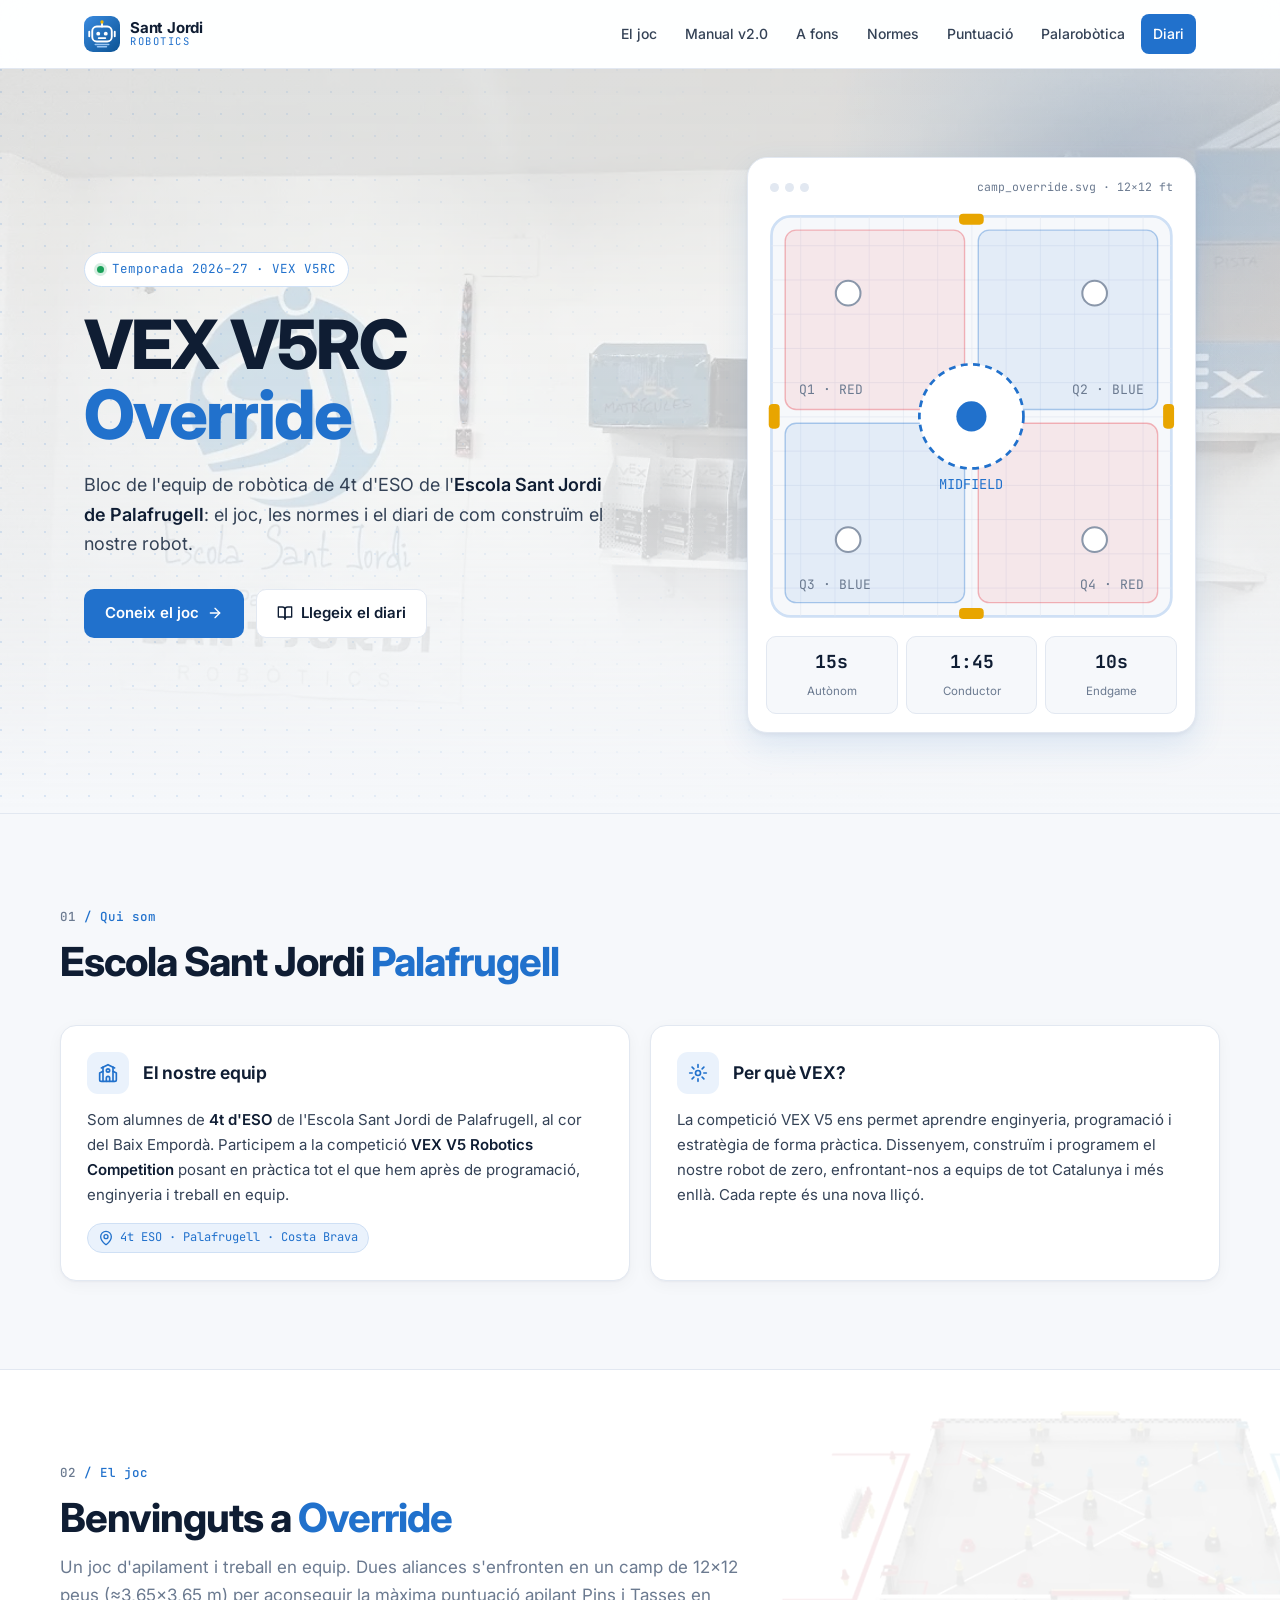
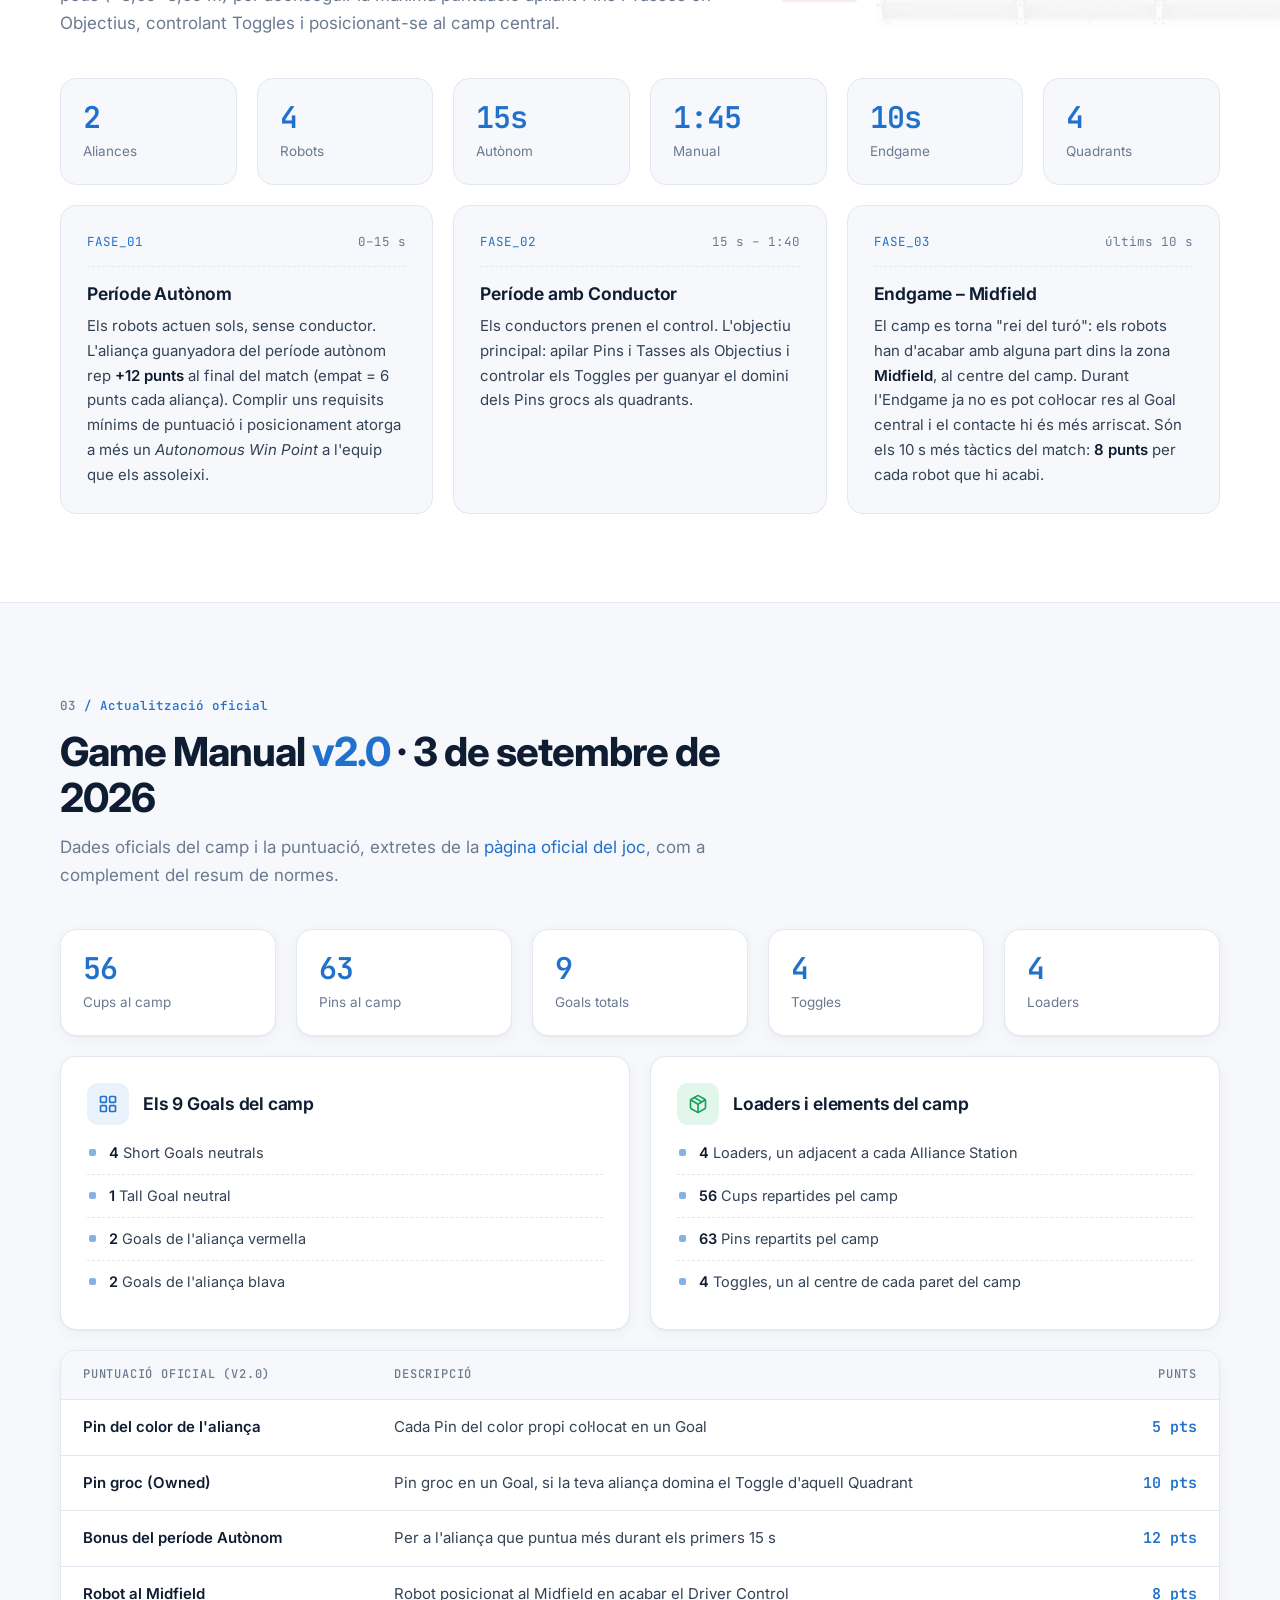
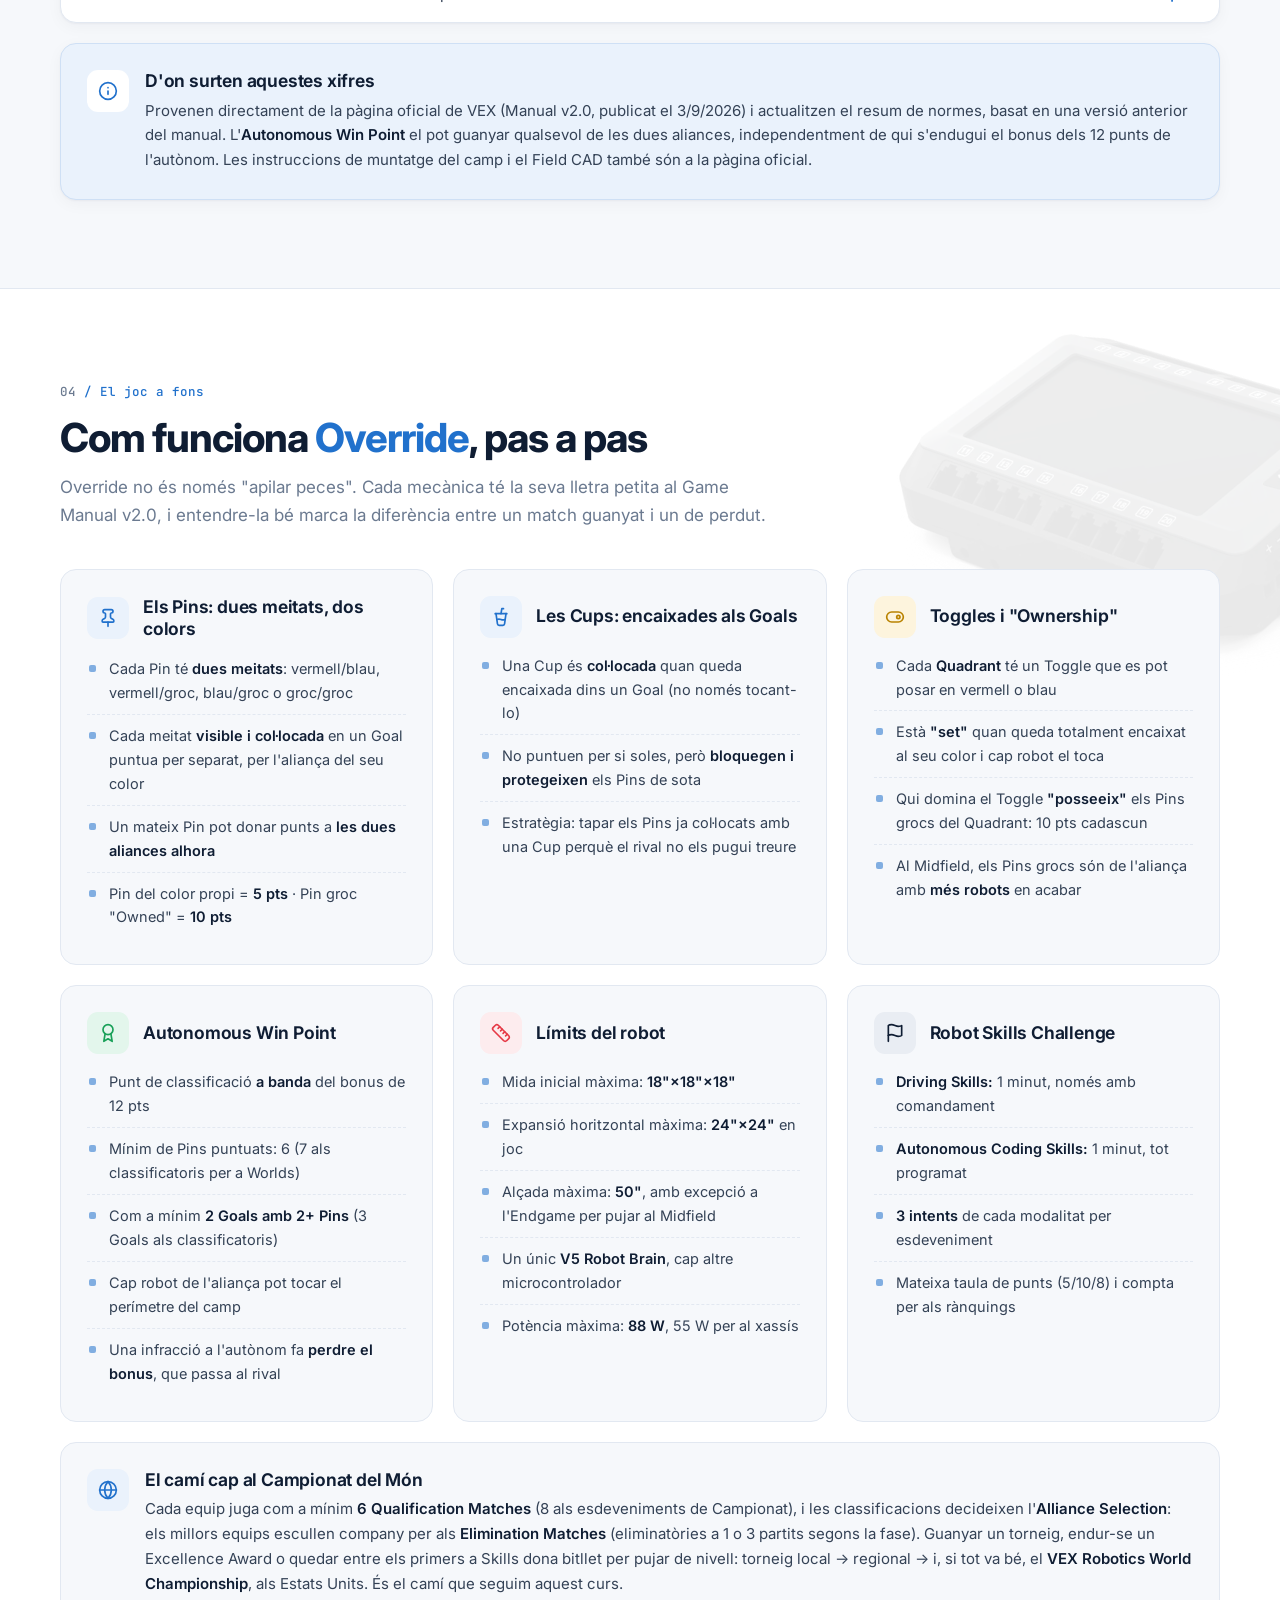
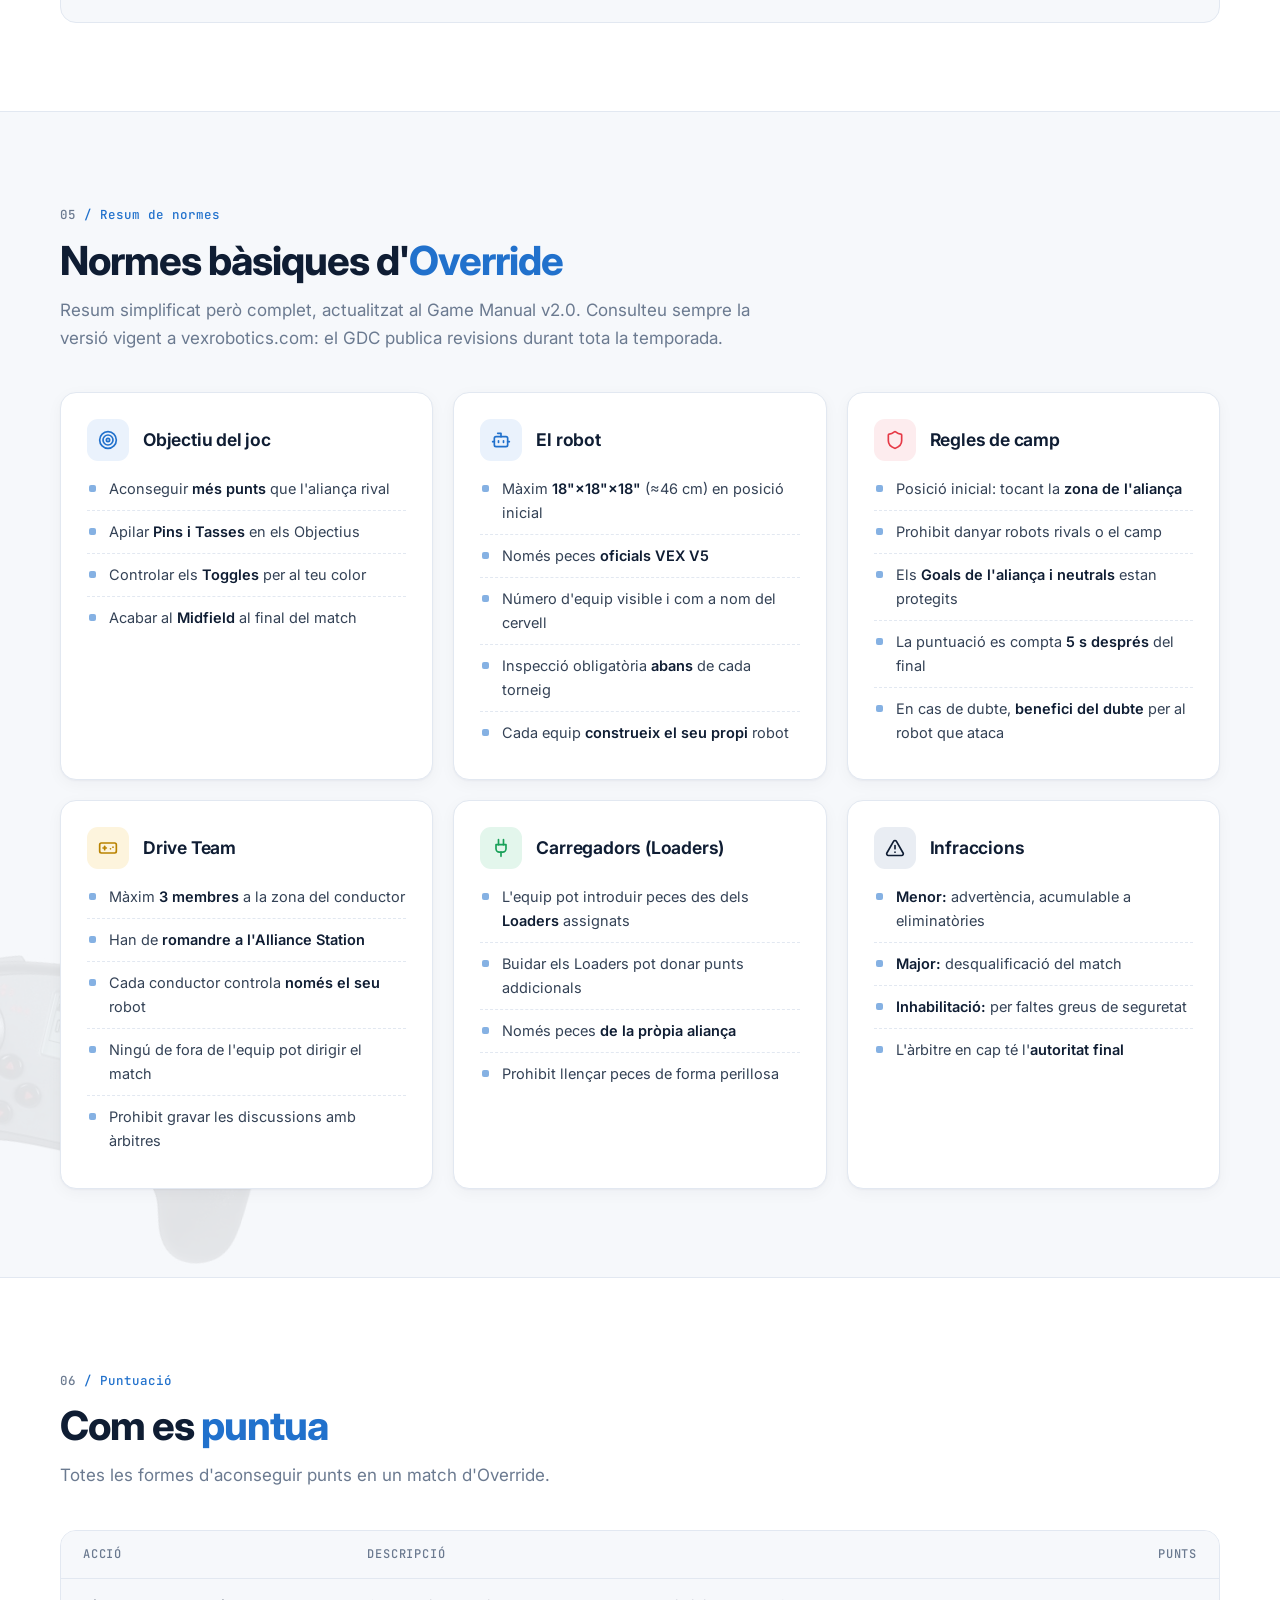
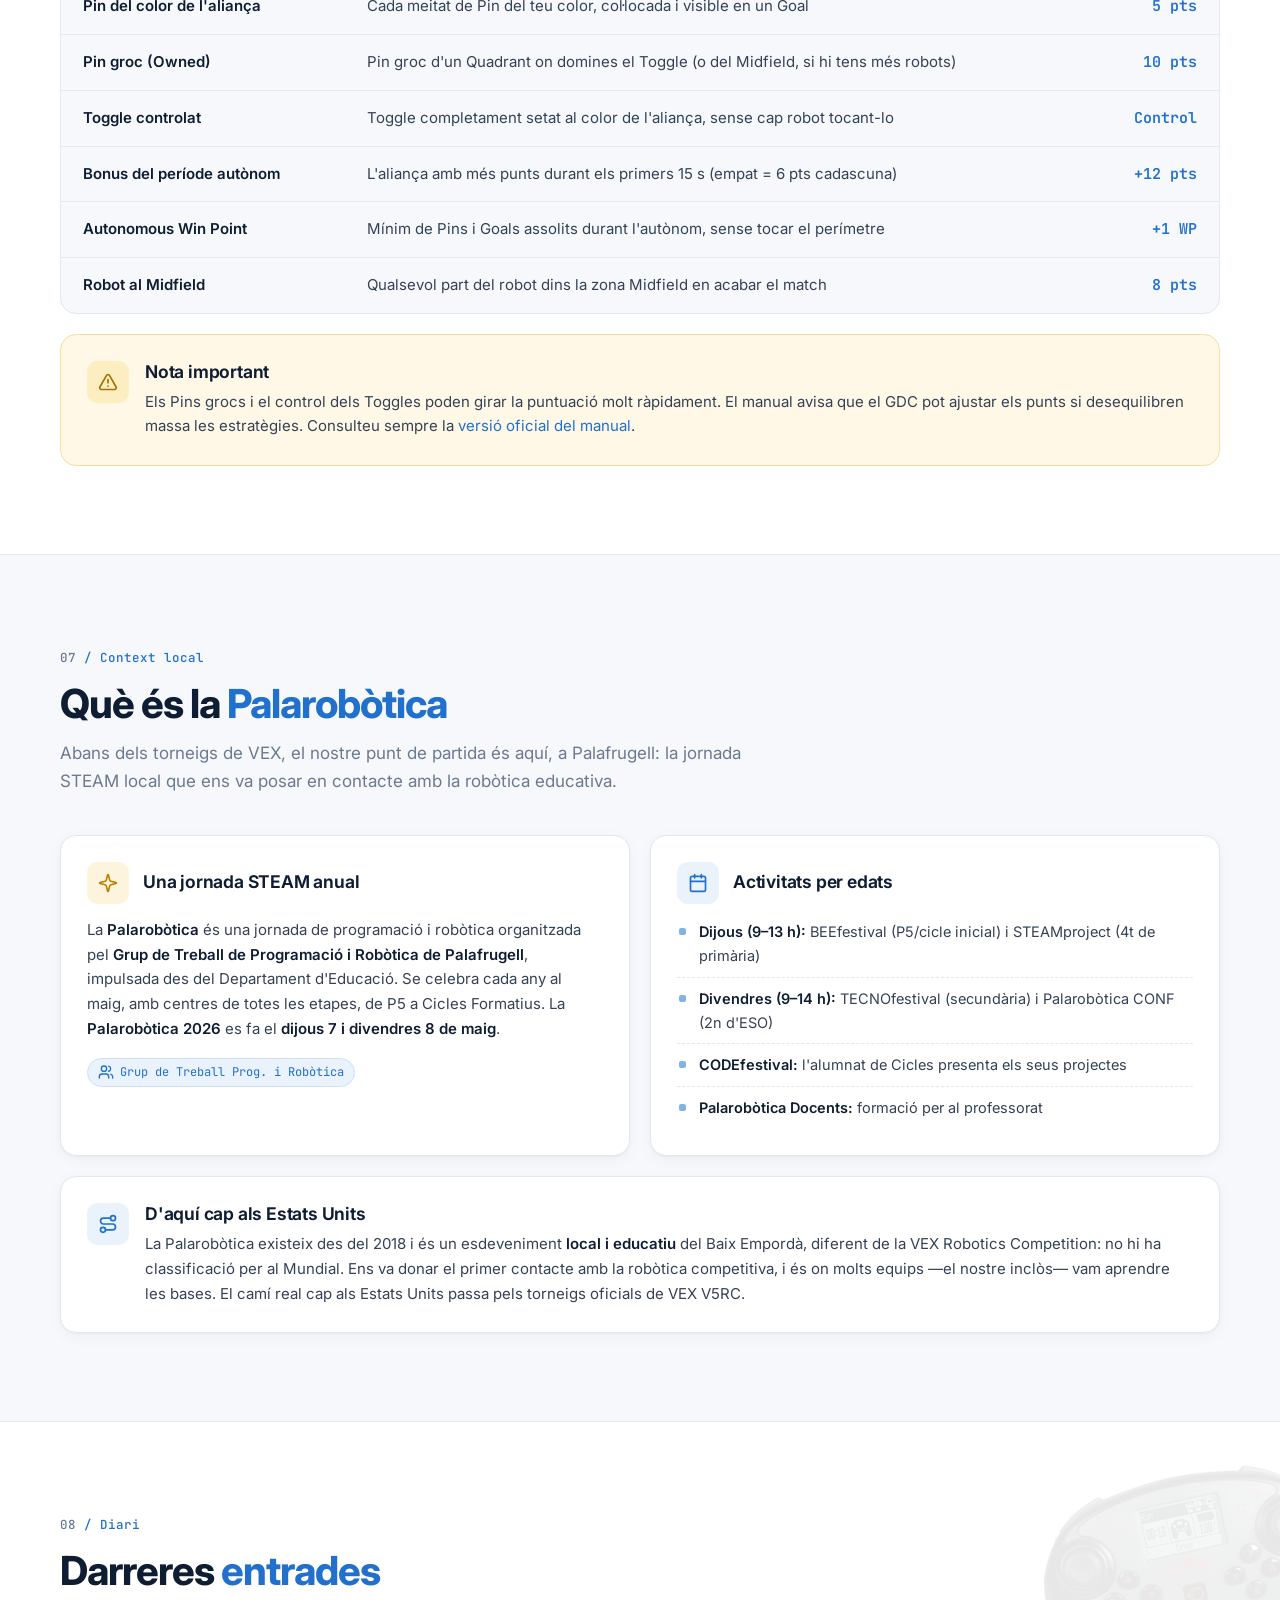
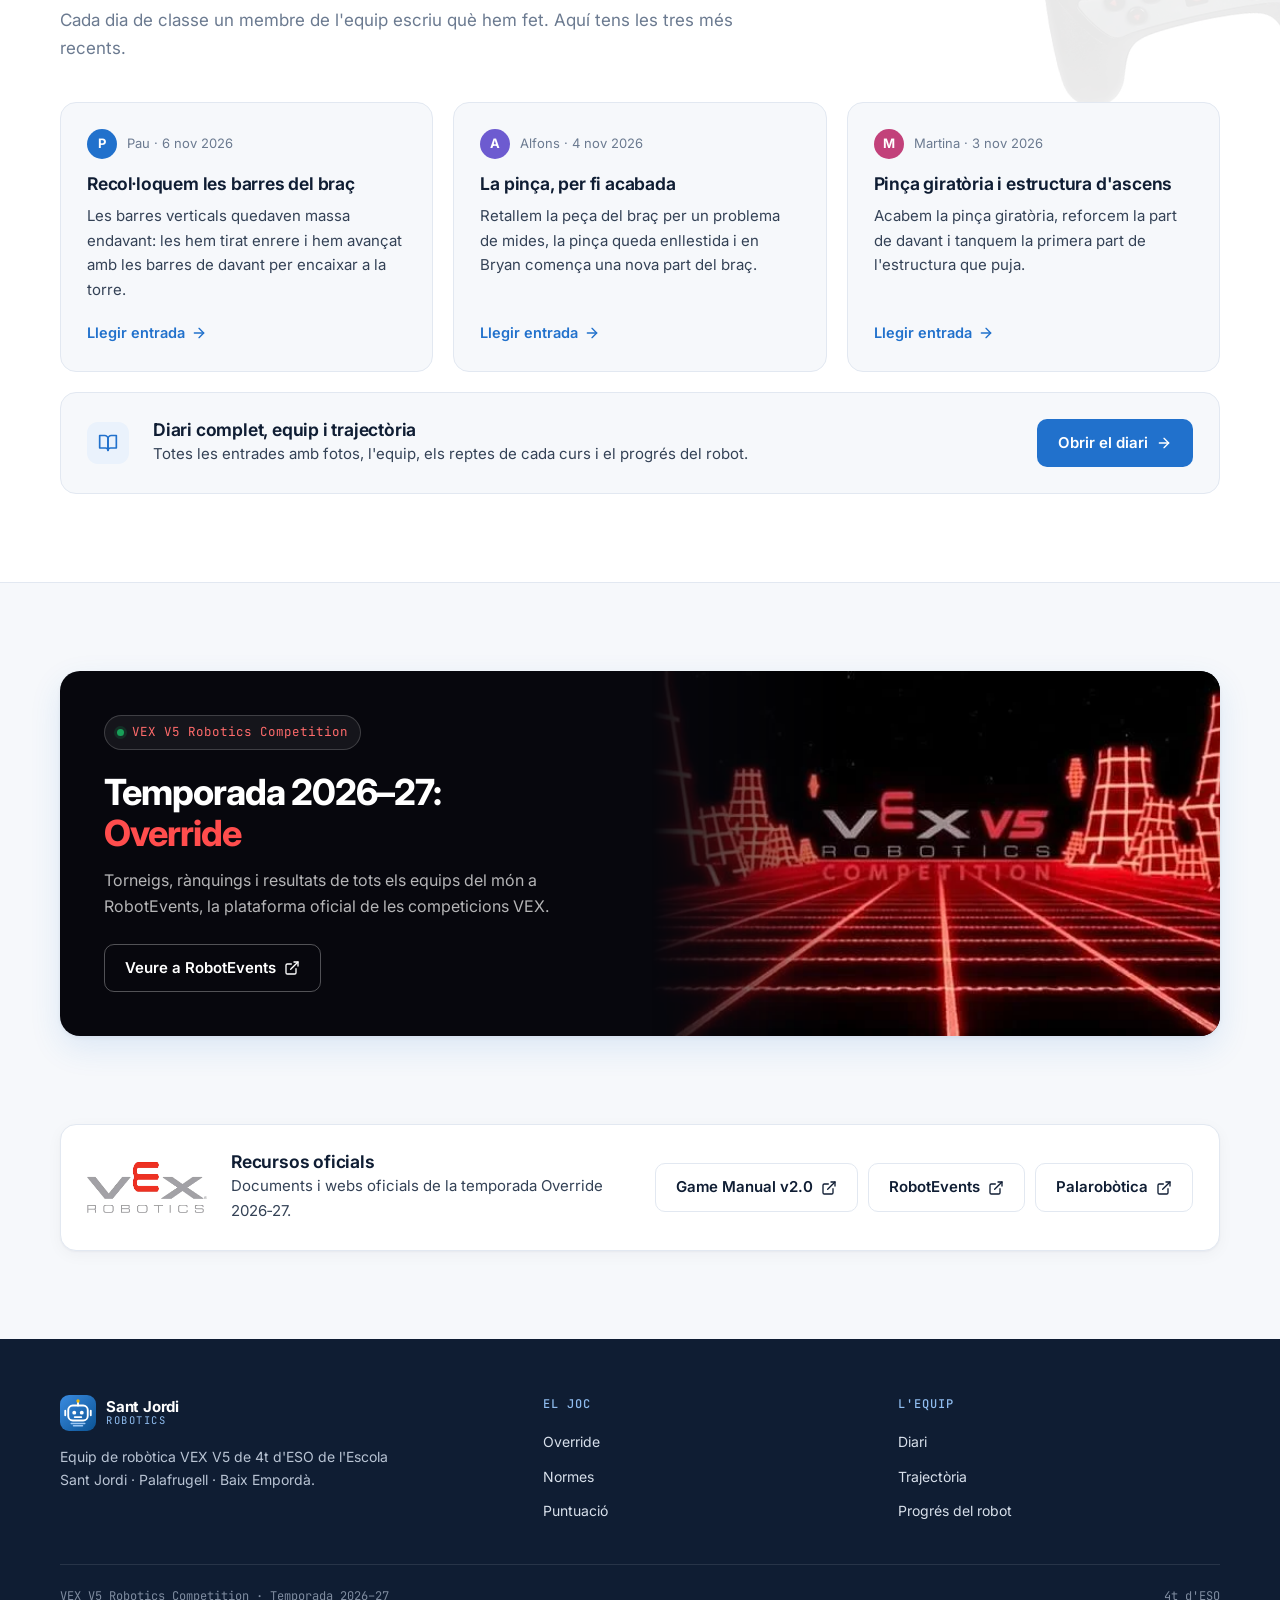
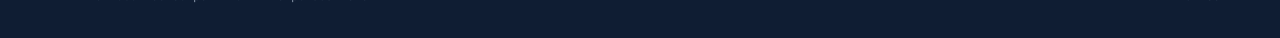
==== commit a5ab1c88: "Afegeix decoració de fons i la foto de l'aula a la portada - Foto de l'aula de robòtica de fons a la" ====
--- a/index.html
+++ b/index.html
@@ -32,6 +32,7 @@
 </nav>
 
 <header class="hero">
+  <div class="hero-photo" aria-hidden="true"></div>
   <div class="hero-inner">
     <div>
       <div class="kicker"><span class="live"></span>Temporada 2026–27 · VEX V5RC</div>
@@ -105,7 +106,8 @@
 </section>
 
 <!-- EL JOC -->
-<section class="section alt" id="override">
+<section class="section alt has-deco" id="override">
+  <img class="deco" src="img/deco/camp-override.webp" alt="" aria-hidden="true" style="width:620px;right:-120px;top:40px">
   <div class="container">
     <div class="section-head">
       <div class="eyebrow"><span class="num">02</span>/ El joc</div>
@@ -205,7 +207,8 @@
 </section>
 
 <!-- A FONS -->
-<section class="section alt" id="aprofundim">
+<section class="section alt has-deco" id="aprofundim">
+  <img class="deco" src="img/deco/brain-v5.webp" alt="" aria-hidden="true" style="width:520px;right:-140px;top:30px;transform:rotate(-10deg)">
   <div class="container">
     <div class="section-head">
       <div class="eyebrow"><span class="num">04</span>/ El joc a fons</div>
@@ -282,7 +285,8 @@
 </section>
 
 <!-- NORMES -->
-<section class="section" id="normes">
+<section class="section has-deco" id="normes">
+  <img class="deco" src="img/deco/mando-v5.webp" alt="" aria-hidden="true" style="width:380px;left:-110px;bottom:40px;transform:rotate(14deg)">
   <div class="container">
     <div class="section-head">
       <div class="eyebrow"><span class="num">05</span>/ Resum de normes</div>
@@ -424,7 +428,8 @@
 </section>
 
 <!-- DARRERES ENTRADES -->
-<section class="section alt" id="entrades">
+<section class="section alt has-deco" id="entrades">
+  <img class="deco" src="img/deco/mando-v5.webp" alt="" aria-hidden="true" style="width:300px;right:-60px;top:50px;transform:rotate(-12deg)">
   <div class="container">
     <div class="section-head">
       <div class="eyebrow"><span class="num">08</span>/ Diari</div>
@@ -464,11 +469,26 @@
   </div>
 </section>
 
+<!-- BANNER VEX -->
+<section class="section" id="vex">
+  <div class="container">
+    <div class="banner fade-in">
+      <div class="banner-text">
+        <div class="kicker"><span class="live"></span>VEX V5 Robotics Competition</div>
+        <h2>Temporada 2026–27:<br><span>Override</span></h2>
+        <p>Torneigs, rànquings i resultats de tots els equips del món a RobotEvents, la plataforma oficial de les competicions VEX.</p>
+        <a href="https://www.robotevents.com" target="_blank" rel="noopener" class="btn btn-ghost">Veure a RobotEvents <svg class="ico ico-sm"><use href="img/icons.svg#i-external"/></svg></a>
+      </div>
+      <div class="banner-img"><img src="img/deco/vex-v5-grid.webp" alt="Logotip de la VEX V5 Robotics Competition sobre una graella vermella" loading="lazy"></div>
+    </div>
+  </div>
+</section>
+
 <!-- RECURSOS -->
 <section class="section" id="recursos">
   <div class="container">
     <div class="card links-card fade-in">
-      <div class="icon-tile"><svg class="ico"><use href="img/icons.svg#i-file"/></svg></div>
+      <img class="vex-logo" src="img/deco/vex-logo.webp" alt="VEX Robotics">
       <div class="grow">
         <h3>Recursos oficials</h3>
         <p>Documents i webs oficials de la temporada Override 2026‑27.</p>
--- a/css/main.css
+++ b/css/main.css
@@ -120,13 +120,33 @@
   position: relative;
   overflow: hidden;
   border-bottom: 1px solid var(--line);
-  background:
-    radial-gradient(circle at 1px 1px, rgba(33,113,204,.14) 1px, transparent 0) 0 0 / 22px 22px,
-    linear-gradient(180deg, #ffffff 0%, var(--bg) 100%);
+  background: linear-gradient(180deg, #ffffff 0%, var(--bg) 100%);
+}
+.hero-photo {
+  position: absolute;
+  inset: 0;
+  z-index: 0;
+  background: url(../img/aula-robotica.webp) center 40% / cover no-repeat;
+  opacity: .27;
+  filter: saturate(.85);
+  -webkit-mask-image: linear-gradient(180deg, #000 0%, rgba(0,0,0,.8) 50%, transparent 100%);
+  mask-image: linear-gradient(180deg, #000 0%, rgba(0,0,0,.8) 50%, transparent 100%);
+  pointer-events: none;
+}
+.hero::before {
+  content: '';
+  position: absolute;
+  inset: 0;
+  z-index: 1;
+  background: radial-gradient(circle at 1px 1px, rgba(33,113,204,.14) 1px, transparent 0) 0 0 / 22px 22px;
+  -webkit-mask-image: linear-gradient(90deg, #000, transparent 70%);
+  mask-image: linear-gradient(90deg, #000, transparent 70%);
+  pointer-events: none;
 }
 .hero::after {
   content: '';
   position: absolute;
+  z-index: 1;
   width: 640px; height: 640px;
   right: -160px; top: -220px;
   background: radial-gradient(circle, rgba(33,113,204,.16), transparent 65%);
@@ -134,7 +154,7 @@
 }
 .hero-inner {
   position: relative;
-  z-index: 1;
+  z-index: 2;
   max-width: 1160px;
   margin: 0 auto;
   padding: 88px 24px 80px;
@@ -495,6 +515,49 @@
 .photos figcaption .ico { width: 14px; height: 14px; }
 .end-card { text-align: center; color: var(--muted); border-style: dashed; }
 
+/* ─── DECORACIÓ DE FONS ─── */
+.has-deco { position: relative; overflow: hidden; overflow: clip; }
+.has-deco > .container { position: relative; z-index: 1; }
+.deco {
+  position: absolute;
+  z-index: 0;
+  pointer-events: none;
+  user-select: none;
+  opacity: .09;
+  filter: grayscale(.2);
+}
+.hero .deco { z-index: 1; opacity: .12; }
+
+/* ─── BANNER VEX ─── */
+.banner {
+  display: grid;
+  grid-template-columns: 1fr 1fr;
+  align-items: center;
+  gap: 24px;
+  background: #07070d;
+  border-radius: 20px;
+  overflow: hidden;
+  color: #fff;
+  box-shadow: var(--shadow-hover);
+}
+.banner-text { padding: 44px 0 44px 44px; }
+.banner .kicker { background: rgba(255,255,255,.06); border-color: rgba(255,255,255,.18); color: #ff6b6b; }
+.banner h2 { font-size: clamp(26px, 3.2vw, 36px); line-height: 1.15; letter-spacing: -1px; font-weight: 750; }
+.banner h2 span { color: #ff4d4d; }
+.banner p { margin-top: 12px; color: rgba(255,255,255,.7); max-width: 460px; }
+.banner .btn { margin-top: 24px; }
+.banner .btn-ghost { background: transparent; color: #fff; border-color: rgba(255,255,255,.3); }
+.banner .btn-ghost:hover { border-color: #ff6b6b; color: #ff8a8a; }
+.banner-img { height: 100%; position: relative; }
+.banner-img img {
+  width: 100%;
+  height: 100%;
+  object-fit: cover;
+  -webkit-mask-image: linear-gradient(90deg, transparent 0%, #000 35%);
+  mask-image: linear-gradient(90deg, transparent 0%, #000 35%);
+}
+.vex-logo { width: 120px; height: auto; flex-shrink: 0; }
+
 /* ─── FOOTER ─── */
 .footer { background: var(--ink); color: #b9c4d4; padding: 56px 24px 32px; }
 .footer-inner { max-width: 1160px; margin: 0 auto; display: grid; grid-template-columns: 1.4fr 1fr 1fr; gap: 32px; }
@@ -521,6 +584,10 @@
   .grid-3, .grid-4 { grid-template-columns: repeat(2, 1fr); }
   .footer-inner { grid-template-columns: 1fr 1fr; }
   .footer-inner > :first-child { grid-column: 1 / -1; }
+  .deco { display: none; }
+  .banner { grid-template-columns: 1fr; }
+  .banner-text { padding: 32px 28px 0; }
+  .banner-img img { -webkit-mask-image: linear-gradient(180deg, transparent 0%, #000 30%); mask-image: linear-gradient(180deg, transparent 0%, #000 30%); }
 }
 @media (max-width: 680px) {
   .nav-inner { padding: 0 16px; gap: 12px; height: 60px; }
@@ -539,3 +606,4 @@
   .table th, .table td { padding: 12px 14px; }
   .footer-inner { grid-template-columns: 1fr; }
 }
+#vex { padding-bottom: 0; }
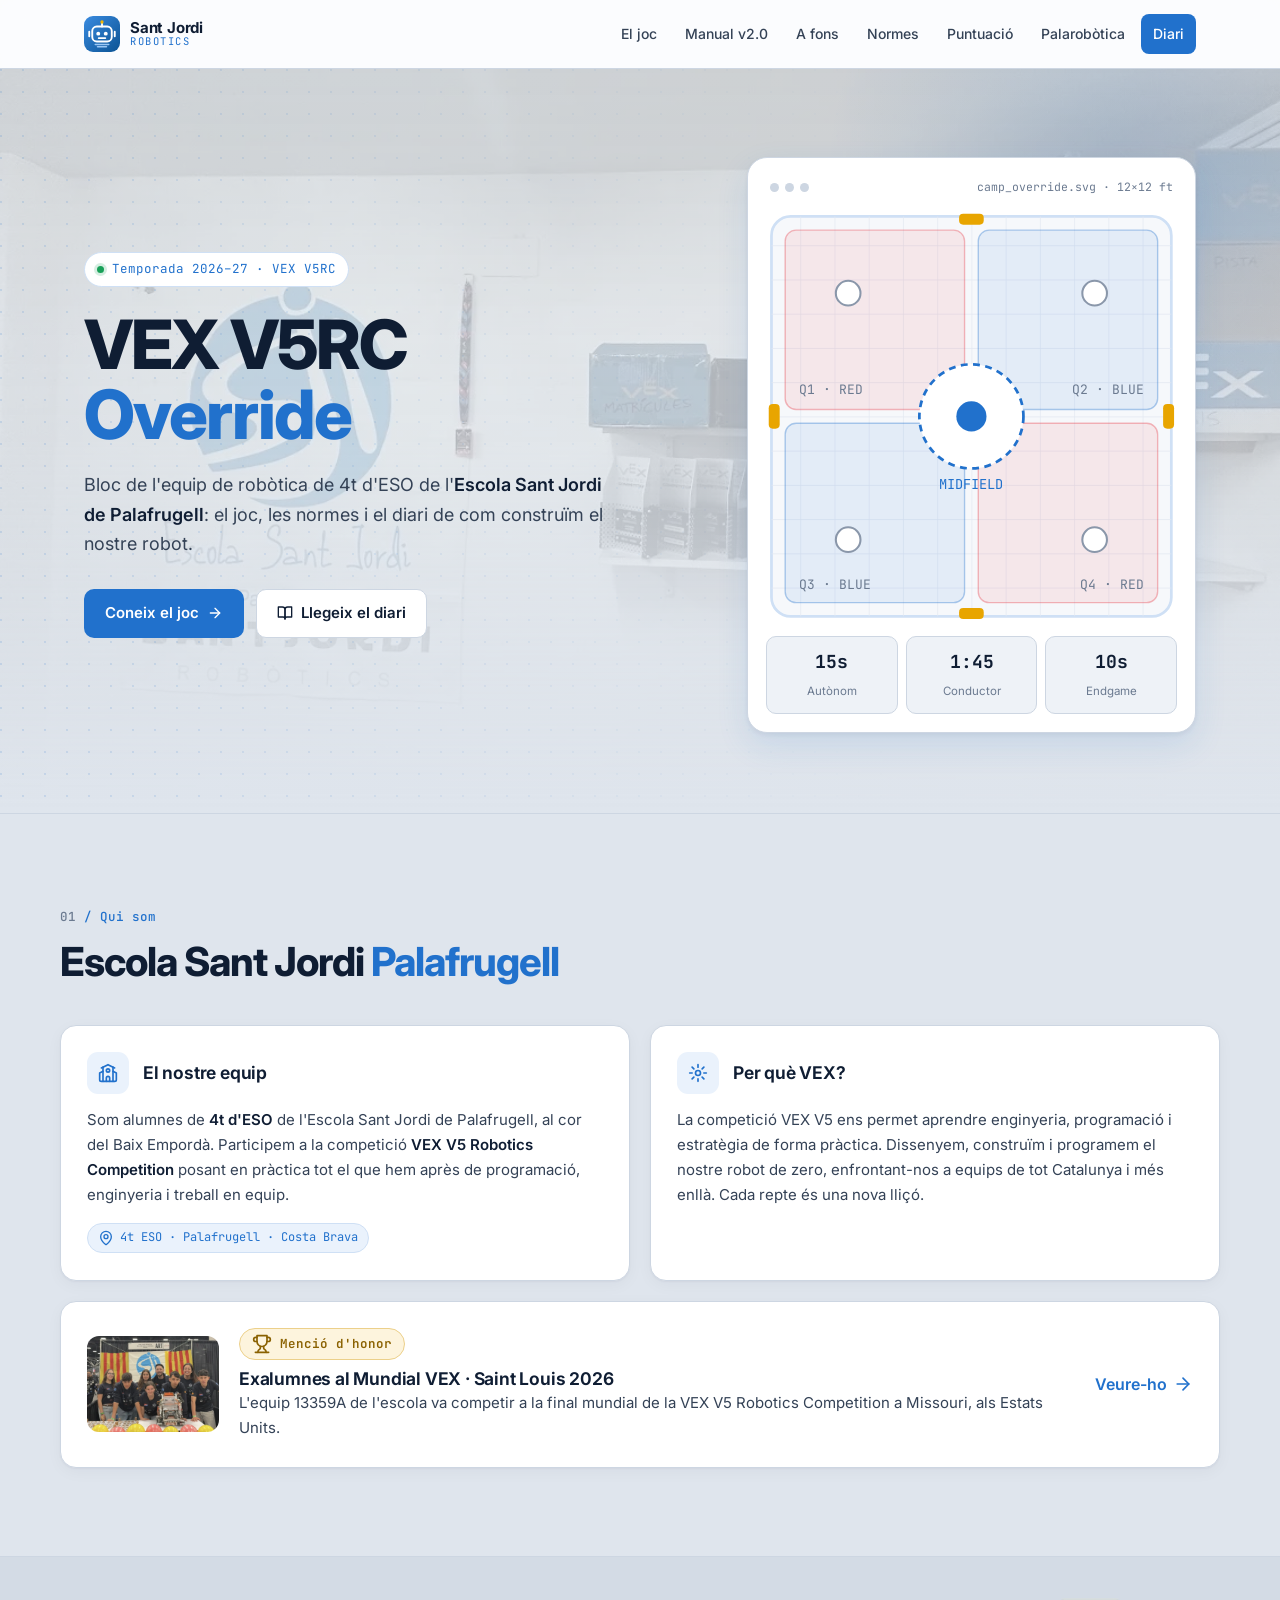
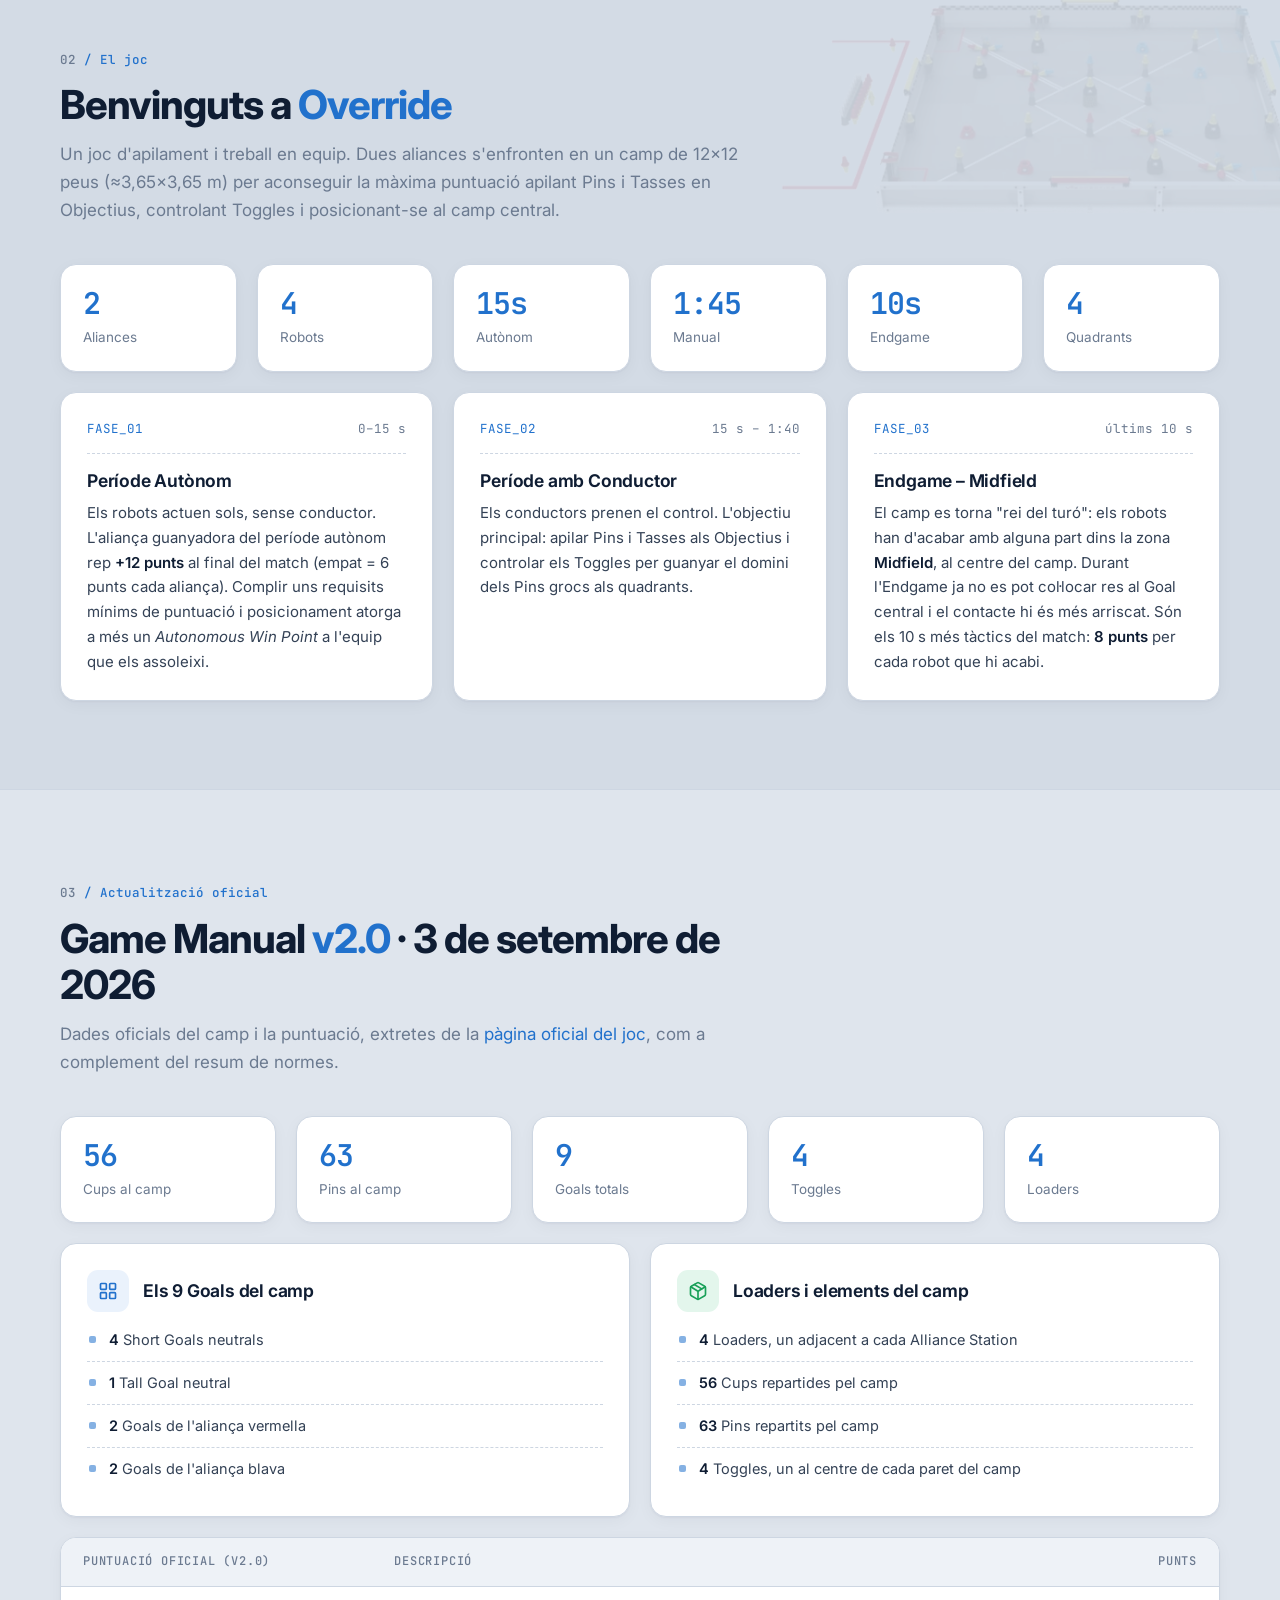
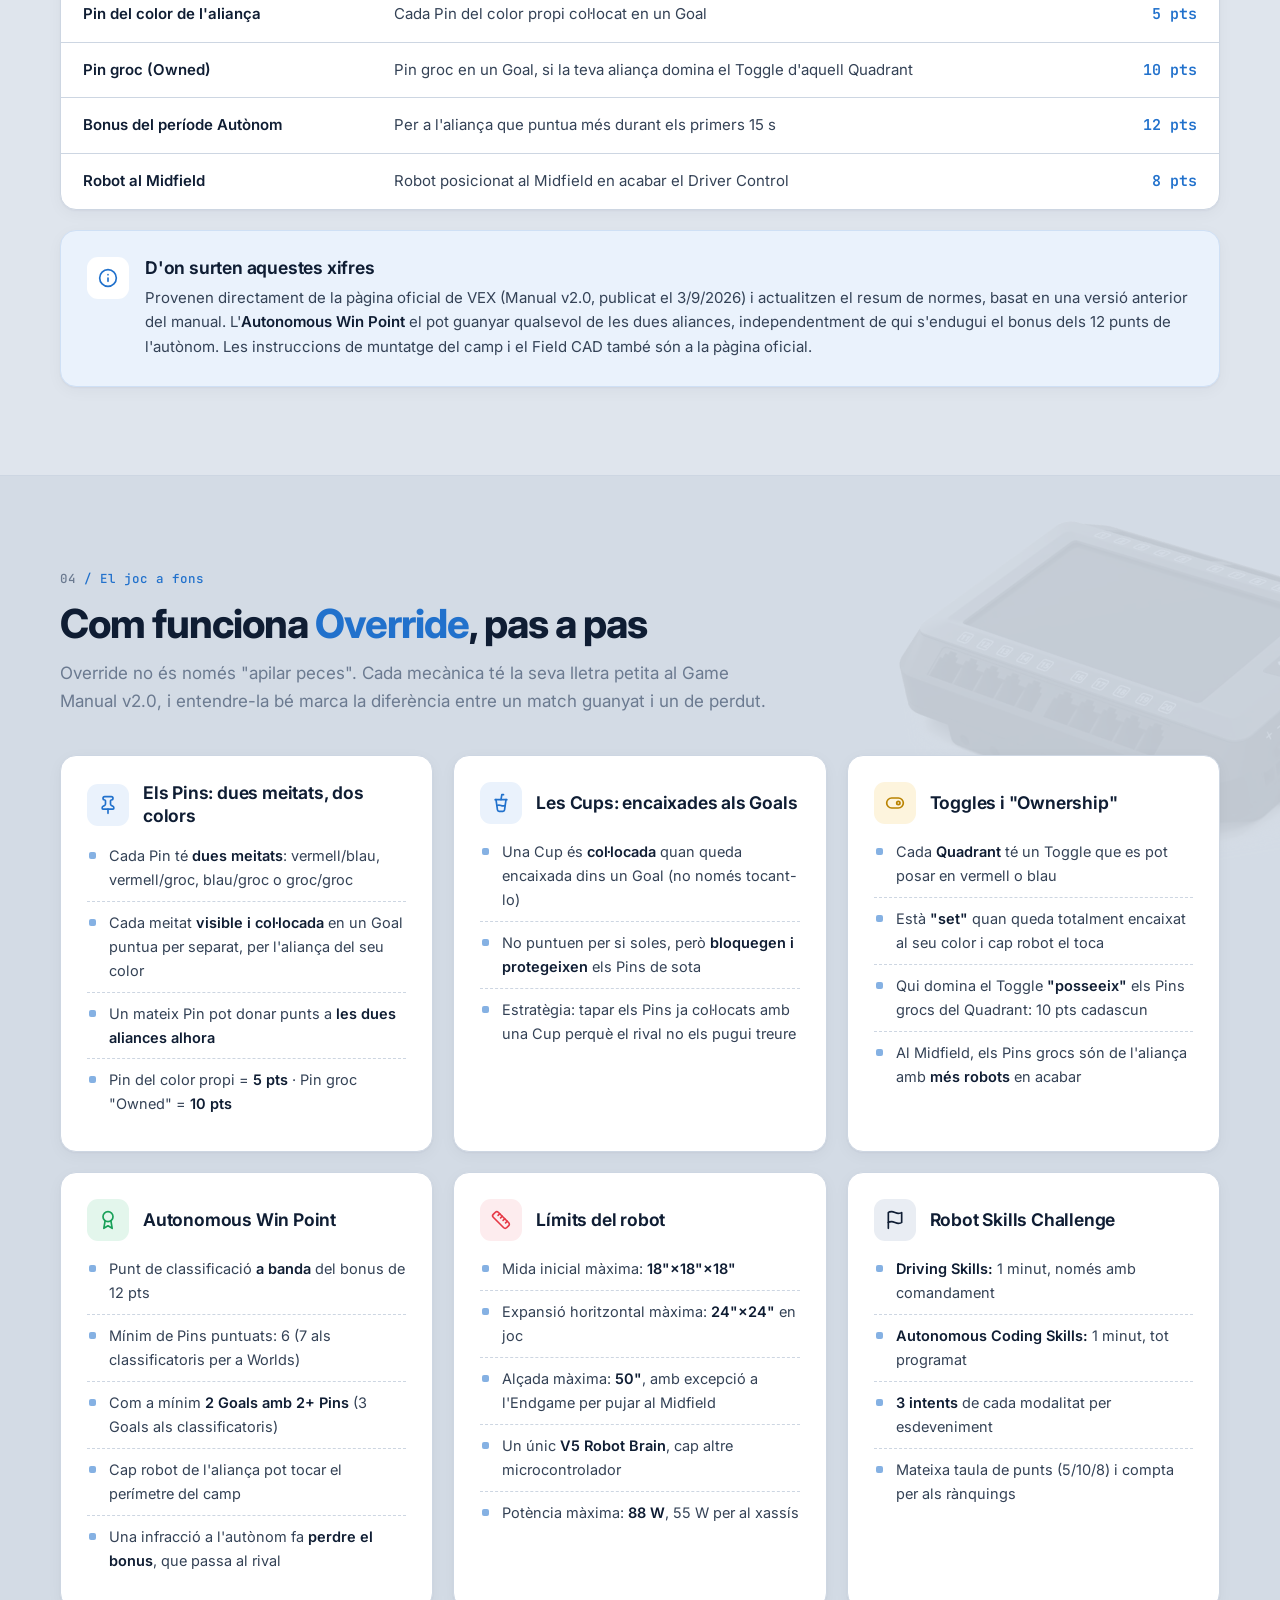
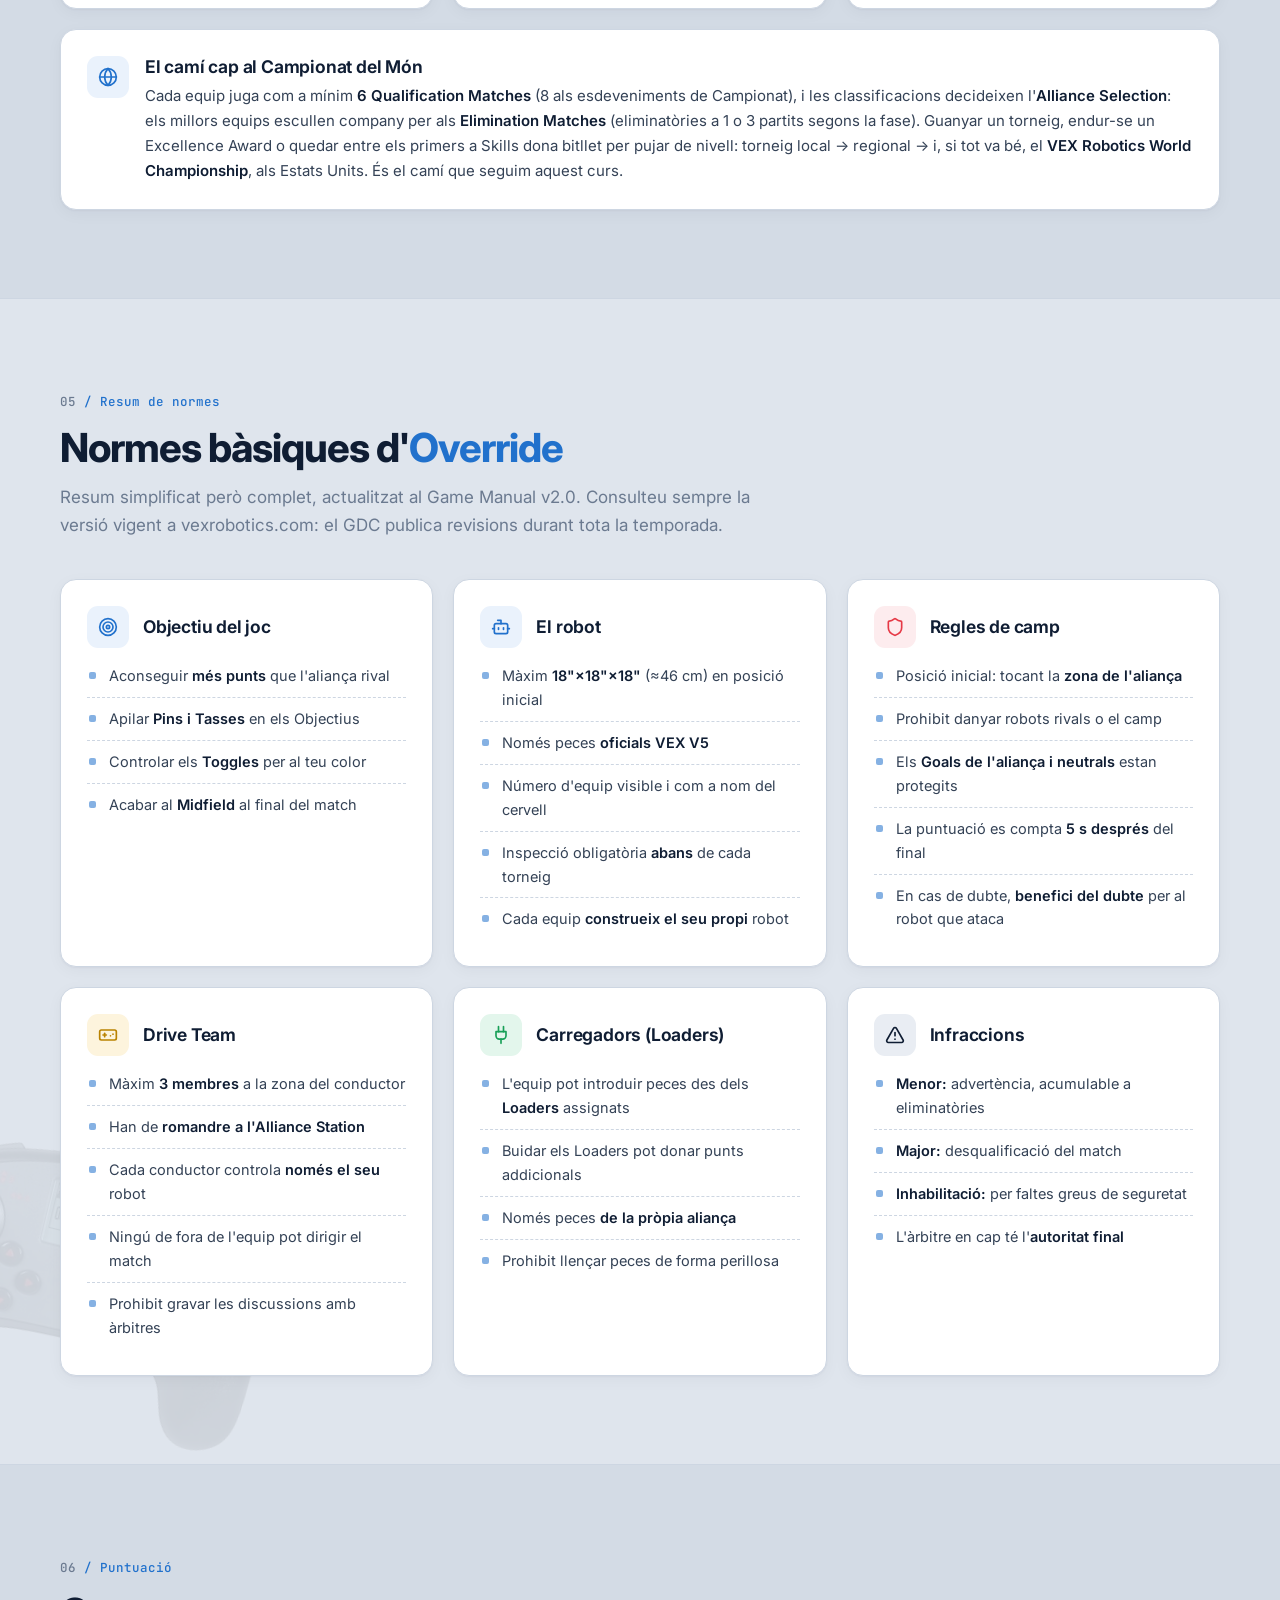
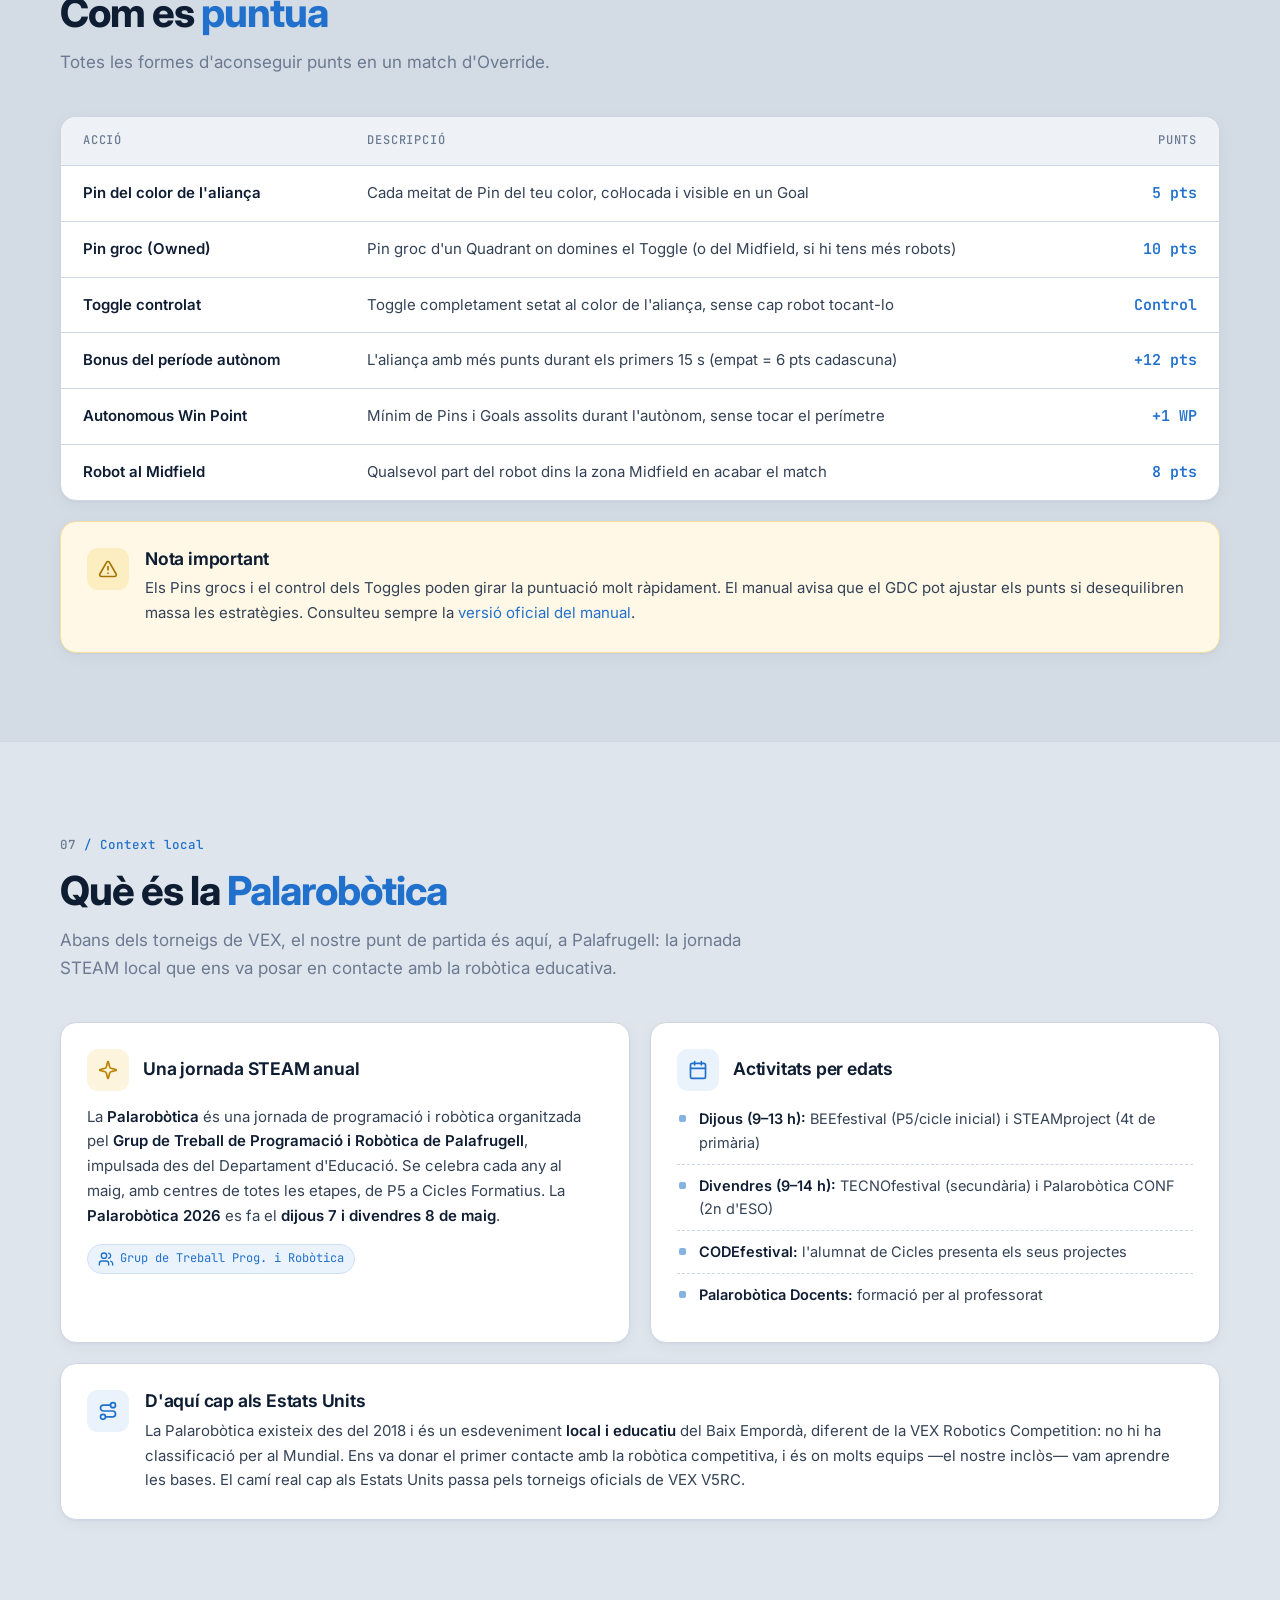
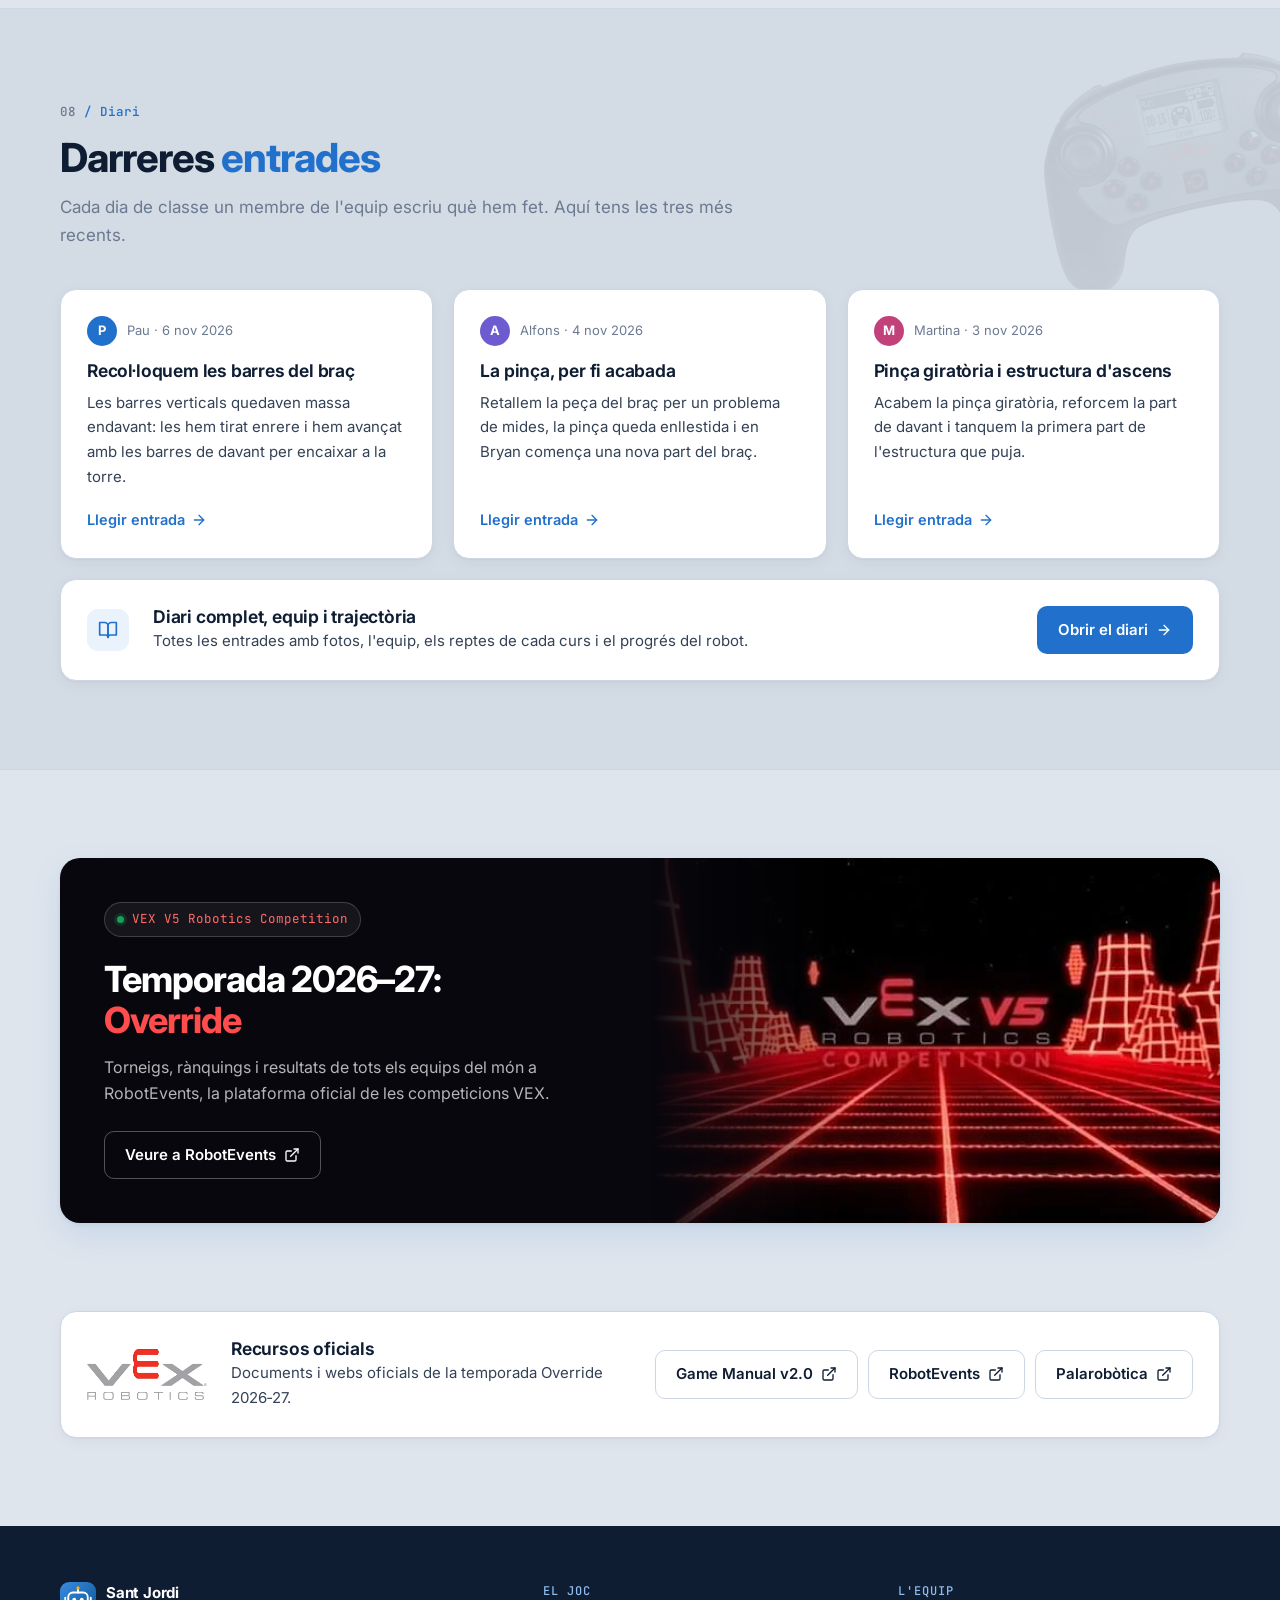
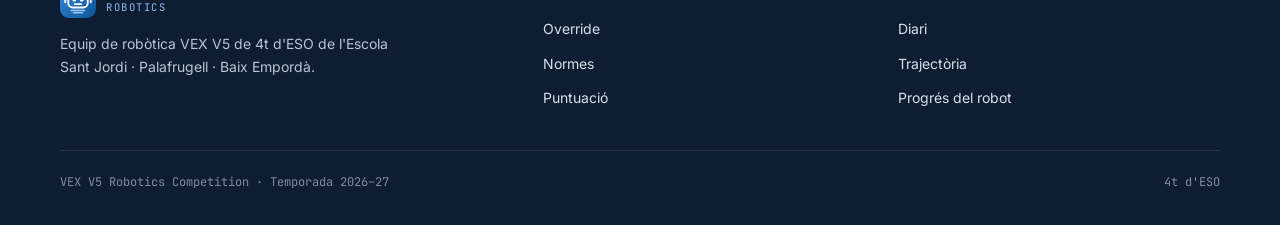
==== commit 5a22d56f: "Afegeix la menció d'honor als exalumnes del Mundial VEX 2026 L'equip 13359A de 4t d'ESO (curs 2025-2" ====
--- a/index.html
+++ b/index.html
@@ -102,6 +102,16 @@
         <p>La competició VEX V5 ens permet aprendre enginyeria, programació i estratègia de forma pràctica. Dissenyem, construïm i programem el nostre robot de zero, enfrontant-nos a equips de tot Catalunya i més enllà. Cada repte és una nova lliçó.</p>
       </div>
     </div>
+
+    <a class="card hover honor-mini mt fade-in" href="bloc.html#mundial" style="color:inherit;text-decoration:none">
+      <img src="img/mundial-2026.webp" alt="L'equip 13359A Sant Jordi Robotics al Mundial VEX 2026" loading="lazy">
+      <div class="grow" style="flex:1;min-width:220px">
+        <span class="honor-badge" style="margin-bottom:8px"><svg class="ico"><use href="img/icons.svg#i-trophy"/></svg>Menció d'honor</span>
+        <h3>Exalumnes al Mundial VEX · Saint Louis 2026</h3>
+        <p>L'equip 13359A de l'escola va competir a la final mundial de la VEX V5 Robotics Competition a Missouri, als Estats Units.</p>
+      </div>
+      <span class="read" style="display:inline-flex;align-items:center;gap:6px;font-weight:600;color:var(--brand)">Veure-ho <svg class="ico"><use href="img/icons.svg#i-arrow"/></svg></span>
+    </a>
   </div>
 </section>
 
--- a/css/main.css
+++ b/css/main.css
@@ -5,12 +5,14 @@
   --brand-soft: #eaf2fc;
   --brand-line: #cfe0f5;
 
-  --bg: #f6f8fb;
+  --bg: #dfe5ed;
+  --bg-alt: #d3dbe5;
+  --inset: #eef2f7;
   --surface: #ffffff;
   --ink: #0f1d33;
   --text: #344256;
   --muted: #6b7a90;
-  --line: #e2e8f1;
+  --line: #cdd6e2;
 
   --red: #e63946;
   --gold: #e8a500;
@@ -120,7 +122,7 @@
   position: relative;
   overflow: hidden;
   border-bottom: 1px solid var(--line);
-  background: linear-gradient(180deg, #ffffff 0%, var(--bg) 100%);
+  background: linear-gradient(180deg, #e9eef4 0%, var(--bg) 100%);
 }
 .hero-photo {
   position: absolute;
@@ -214,7 +216,7 @@
   margin-top: 14px;
 }
 .hero-card-foot div {
-  background: var(--bg);
+  background: var(--inset);
   border: 1px solid var(--line);
   border-radius: 10px;
   padding: 10px;
@@ -242,7 +244,7 @@
 
 /* ─── SECTIONS ─── */
 .section { padding: 88px 24px; }
-.section.alt { background: var(--surface); border-top: 1px solid var(--line); border-bottom: 1px solid var(--line); }
+.section.alt { background: var(--bg-alt); border-top: 1px solid var(--line); border-bottom: 1px solid var(--line); }
 .container { max-width: 1160px; margin: 0 auto; }
 .section-head { margin-bottom: 40px; max-width: 720px; }
 .eyebrow {
@@ -284,7 +286,6 @@
   box-shadow: var(--shadow);
   transition: box-shadow .2s, border-color .2s, transform .2s;
 }
-.section.alt .card { background: var(--bg); box-shadow: none; }
 .card.hover:hover { box-shadow: var(--shadow-hover); border-color: var(--brand-line); transform: translateY(-2px); }
 .card-head { display: flex; align-items: center; gap: 14px; margin-bottom: 14px; }
 .card h3 { font-size: 17.5px; font-weight: 650; color: var(--ink); letter-spacing: -.2px; line-height: 1.3; }
@@ -381,7 +382,7 @@
   text-transform: uppercase;
   letter-spacing: .8px;
   padding: 14px 22px;
-  background: var(--bg);
+  background: var(--inset);
   border-bottom: 1px solid var(--line);
 }
 .table td { padding: 15px 22px; border-bottom: 1px solid var(--line); vertical-align: top; }
@@ -510,7 +511,7 @@
 .entry p { font-size: 15.5px; }
 .photos { display: grid; grid-template-columns: repeat(auto-fill, minmax(200px, 300px)); gap: 12px; margin-top: 18px; }
 .photos figure { margin: 0; }
-.photos img { width: 100%; aspect-ratio: 4 / 3; object-fit: cover; border-radius: 12px; border: 1px solid var(--line); background: var(--bg); }
+.photos img { width: 100%; aspect-ratio: 4 / 3; object-fit: cover; border-radius: 12px; border: 1px solid var(--line); background: var(--inset); }
 .photos figcaption { display: flex; align-items: center; gap: 6px; font-size: 13px; color: var(--muted); margin-top: 8px; }
 .photos figcaption .ico { width: 14px; height: 14px; }
 .end-card { text-align: center; color: var(--muted); border-style: dashed; }
@@ -527,6 +528,58 @@
   filter: grayscale(.2);
 }
 .hero .deco { z-index: 1; opacity: .12; }
+
+/* ─── MENCIÓ D'HONOR ─── */
+.honor {
+  display: grid;
+  grid-template-columns: 1.05fr 1fr;
+  padding: 0;
+  overflow: hidden;
+  border-color: #ecd08a;
+  box-shadow: 0 0 0 4px rgba(232,165,0,.12), var(--shadow);
+}
+.honor-img { position: relative; min-height: 100%; }
+.honor-img img { width: 100%; height: 100%; object-fit: cover; }
+.honor-img figcaption {
+  position: absolute;
+  left: 14px; bottom: 14px;
+  font-family: var(--mono);
+  font-size: 12px;
+  color: #fff;
+  background: rgba(15,29,51,.72);
+  padding: 5px 10px;
+  border-radius: 8px;
+}
+.honor-body { padding: 32px; }
+.honor-badge {
+  display: inline-flex;
+  align-items: center;
+  gap: 8px;
+  font-family: var(--mono);
+  font-size: 12.5px;
+  font-weight: 600;
+  color: #8a6100;
+  background: #fdf4dd;
+  border: 1px solid #ecd08a;
+  padding: 5px 12px;
+  border-radius: 999px;
+  margin-bottom: 16px;
+}
+.honor-body h3 { font-size: 24px; letter-spacing: -.5px; margin-bottom: 10px; }
+.honor-body > p { color: var(--text); }
+.facts { list-style: none; margin: 20px 0; display: grid; gap: 10px; }
+.facts li { display: flex; gap: 12px; align-items: flex-start; font-size: 14.5px; }
+.facts li .ico { color: var(--brand); margin-top: 2px; }
+.facts li b { display: block; font-family: var(--mono); font-size: 11.5px; font-weight: 500; color: var(--muted); text-transform: uppercase; letter-spacing: .8px; }
+.honor-thanks {
+  border-left: 3px solid var(--gold);
+  padding: 4px 0 4px 14px;
+  font-style: italic;
+  color: var(--ink);
+}
+.honor-source { margin-top: 16px; font-size: 13px; color: var(--muted); }
+.honor-mini { display: flex; align-items: center; gap: 20px; flex-wrap: wrap; }
+.honor-mini img { width: 132px; height: 96px; object-fit: cover; border-radius: 12px; flex-shrink: 0; }
 
 /* ─── BANNER VEX ─── */
 .banner {
@@ -585,6 +638,8 @@
   .footer-inner { grid-template-columns: 1fr 1fr; }
   .footer-inner > :first-child { grid-column: 1 / -1; }
   .deco { display: none; }
+  .honor { grid-template-columns: 1fr; }
+  .honor-img img { aspect-ratio: 4 / 3; }
   .banner { grid-template-columns: 1fr; }
   .banner-text { padding: 32px 28px 0; }
   .banner-img img { -webkit-mask-image: linear-gradient(180deg, transparent 0%, #000 30%); mask-image: linear-gradient(180deg, transparent 0%, #000 30%); }
@@ -598,6 +653,8 @@
   .grid-2, .grid-3, .grid-4 { grid-template-columns: 1fr; }
   .grid-auto { grid-template-columns: repeat(2, 1fr); }
   .card { padding: 20px; }
+  .honor { padding: 0; }
+  .honor-body { padding: 22px; }
   .timeline::before { display: none; }
   .entry { grid-template-columns: 1fr; gap: 10px; }
   .date { position: static; display: flex; align-items: baseline; gap: 8px; text-align: left; padding: 8px 14px; width: max-content; }
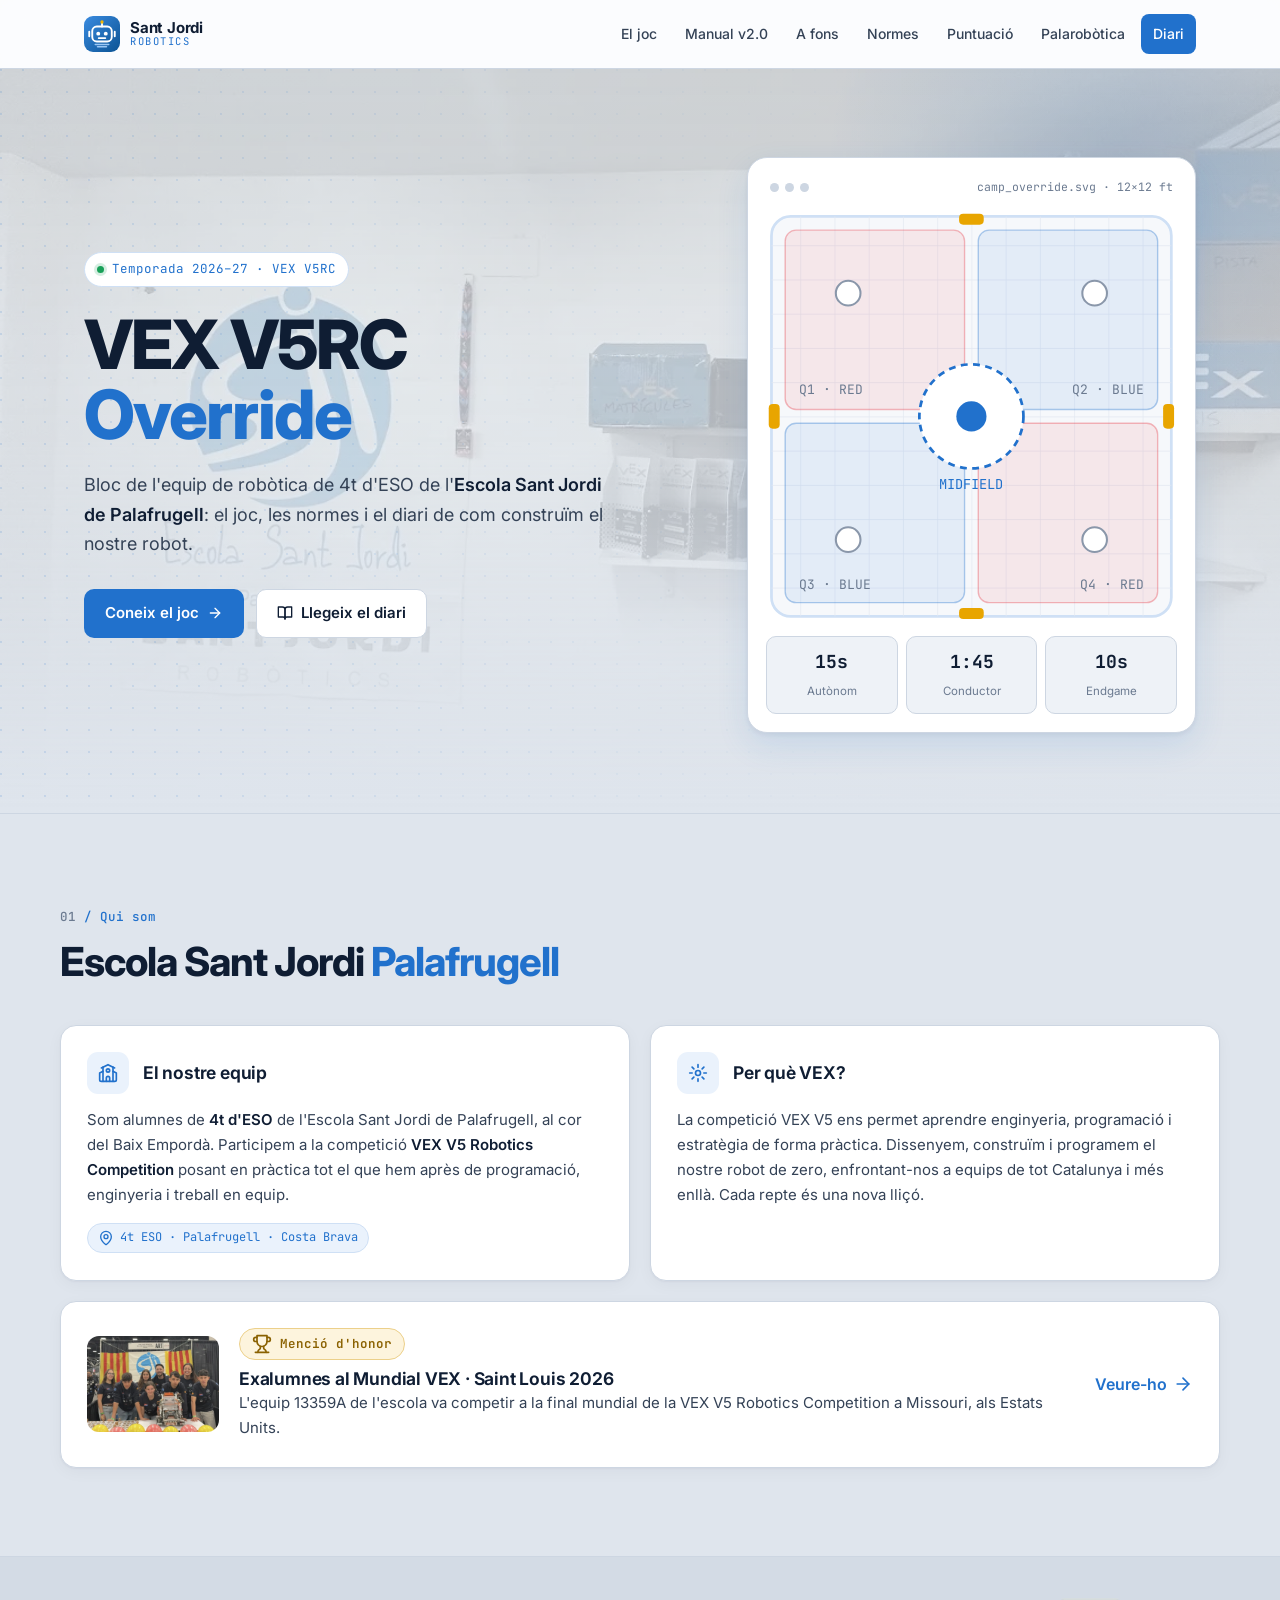
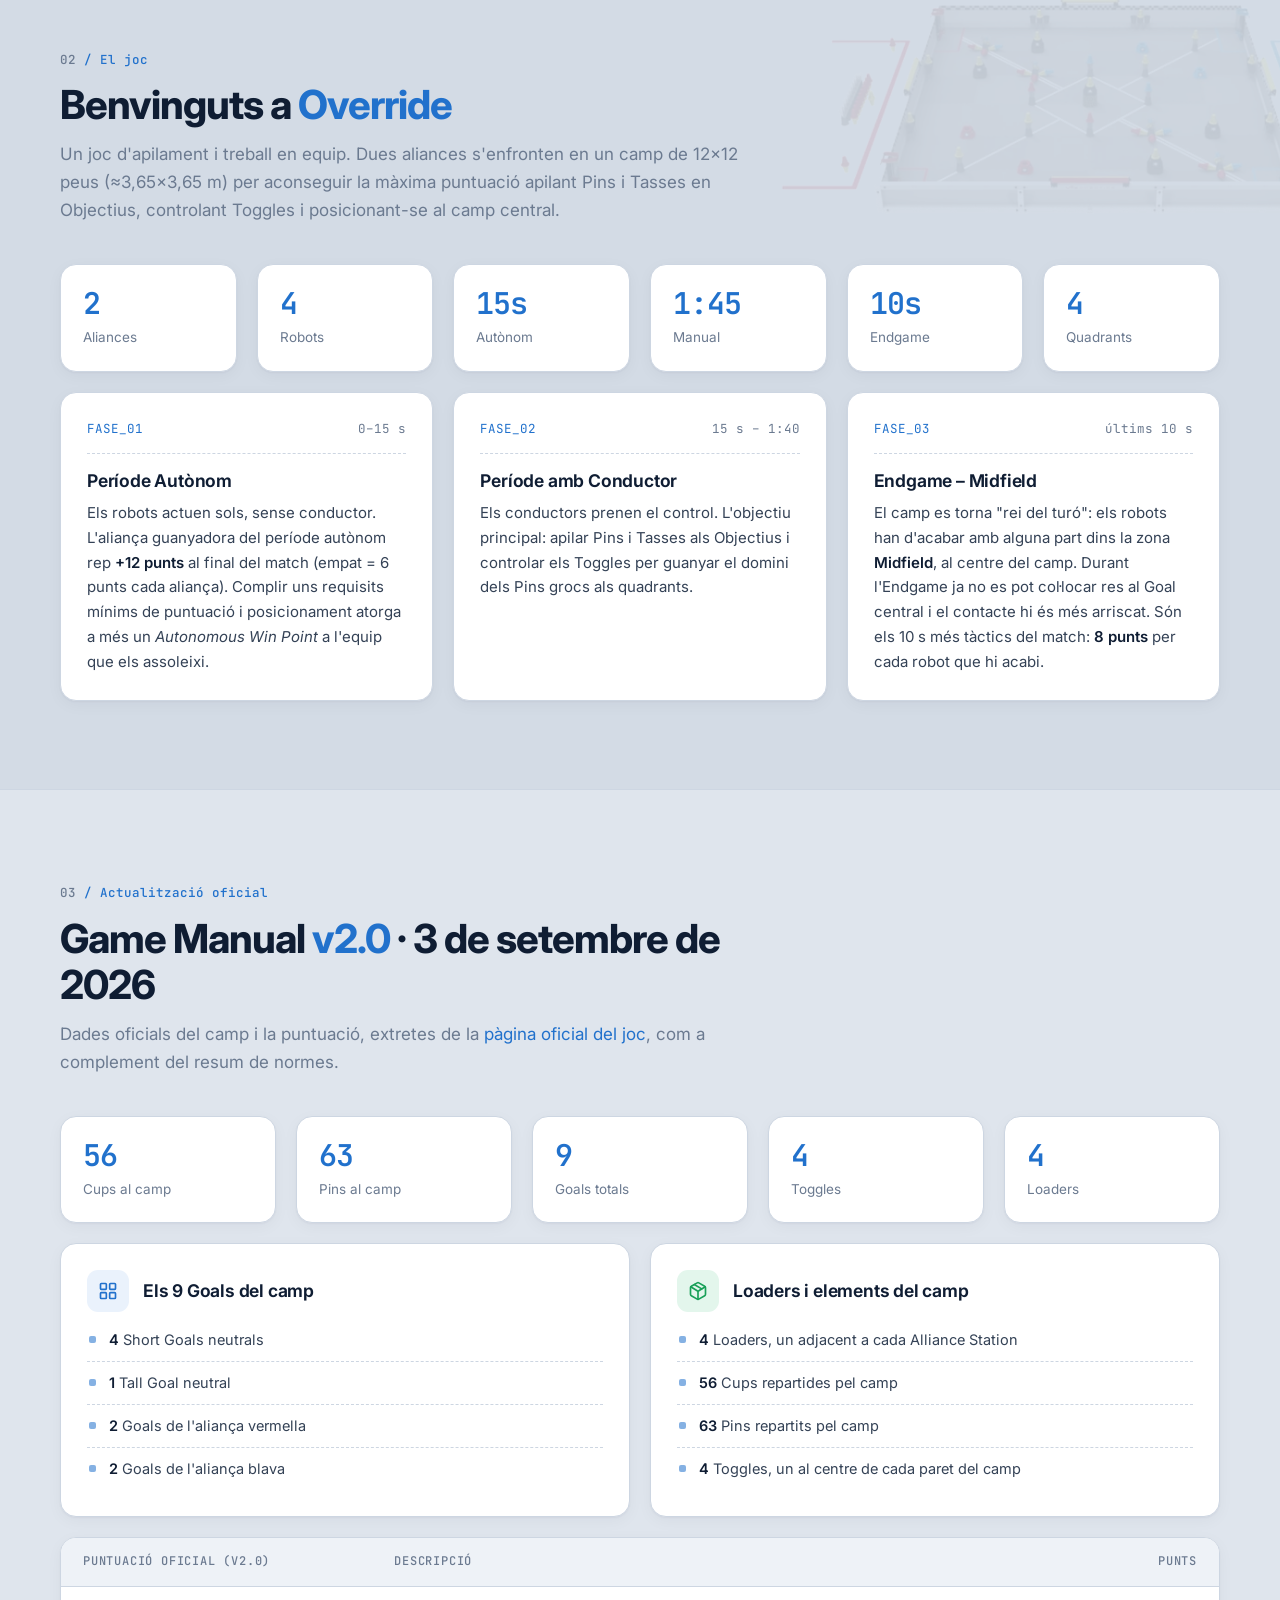
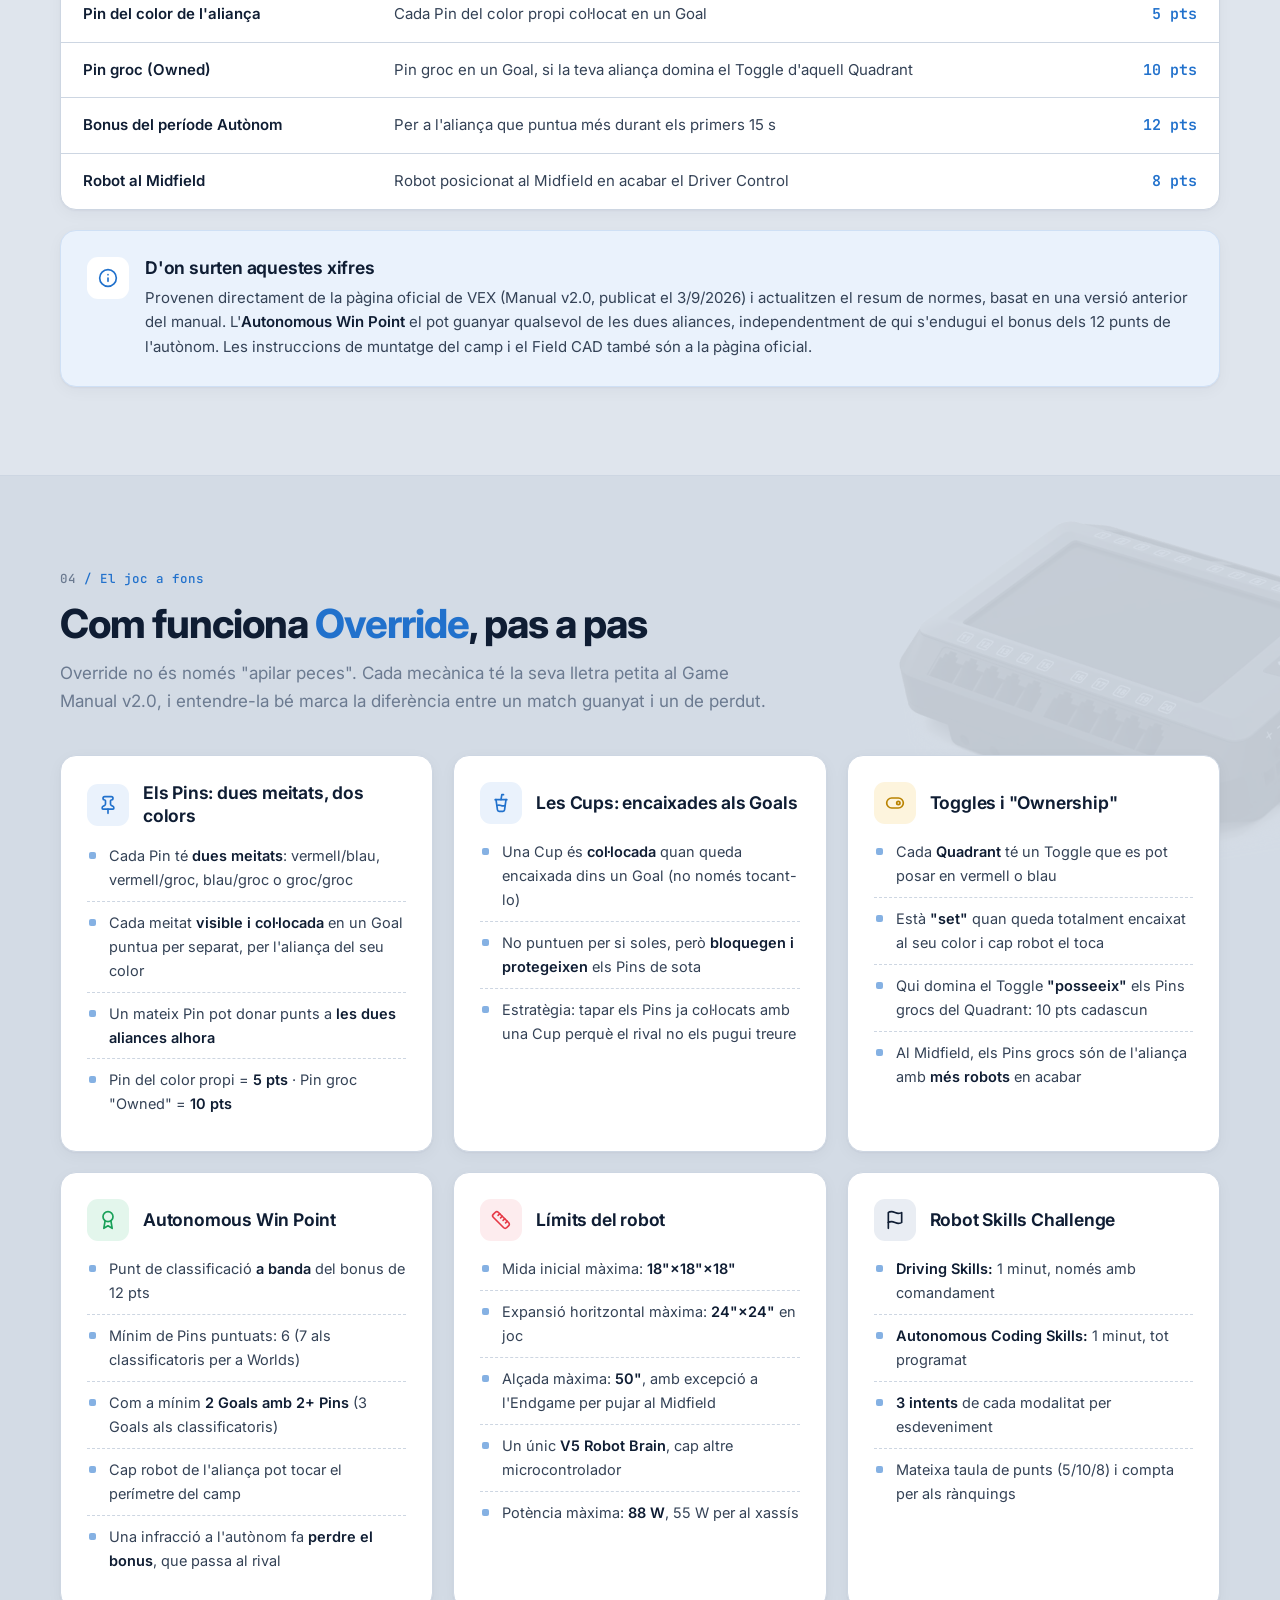
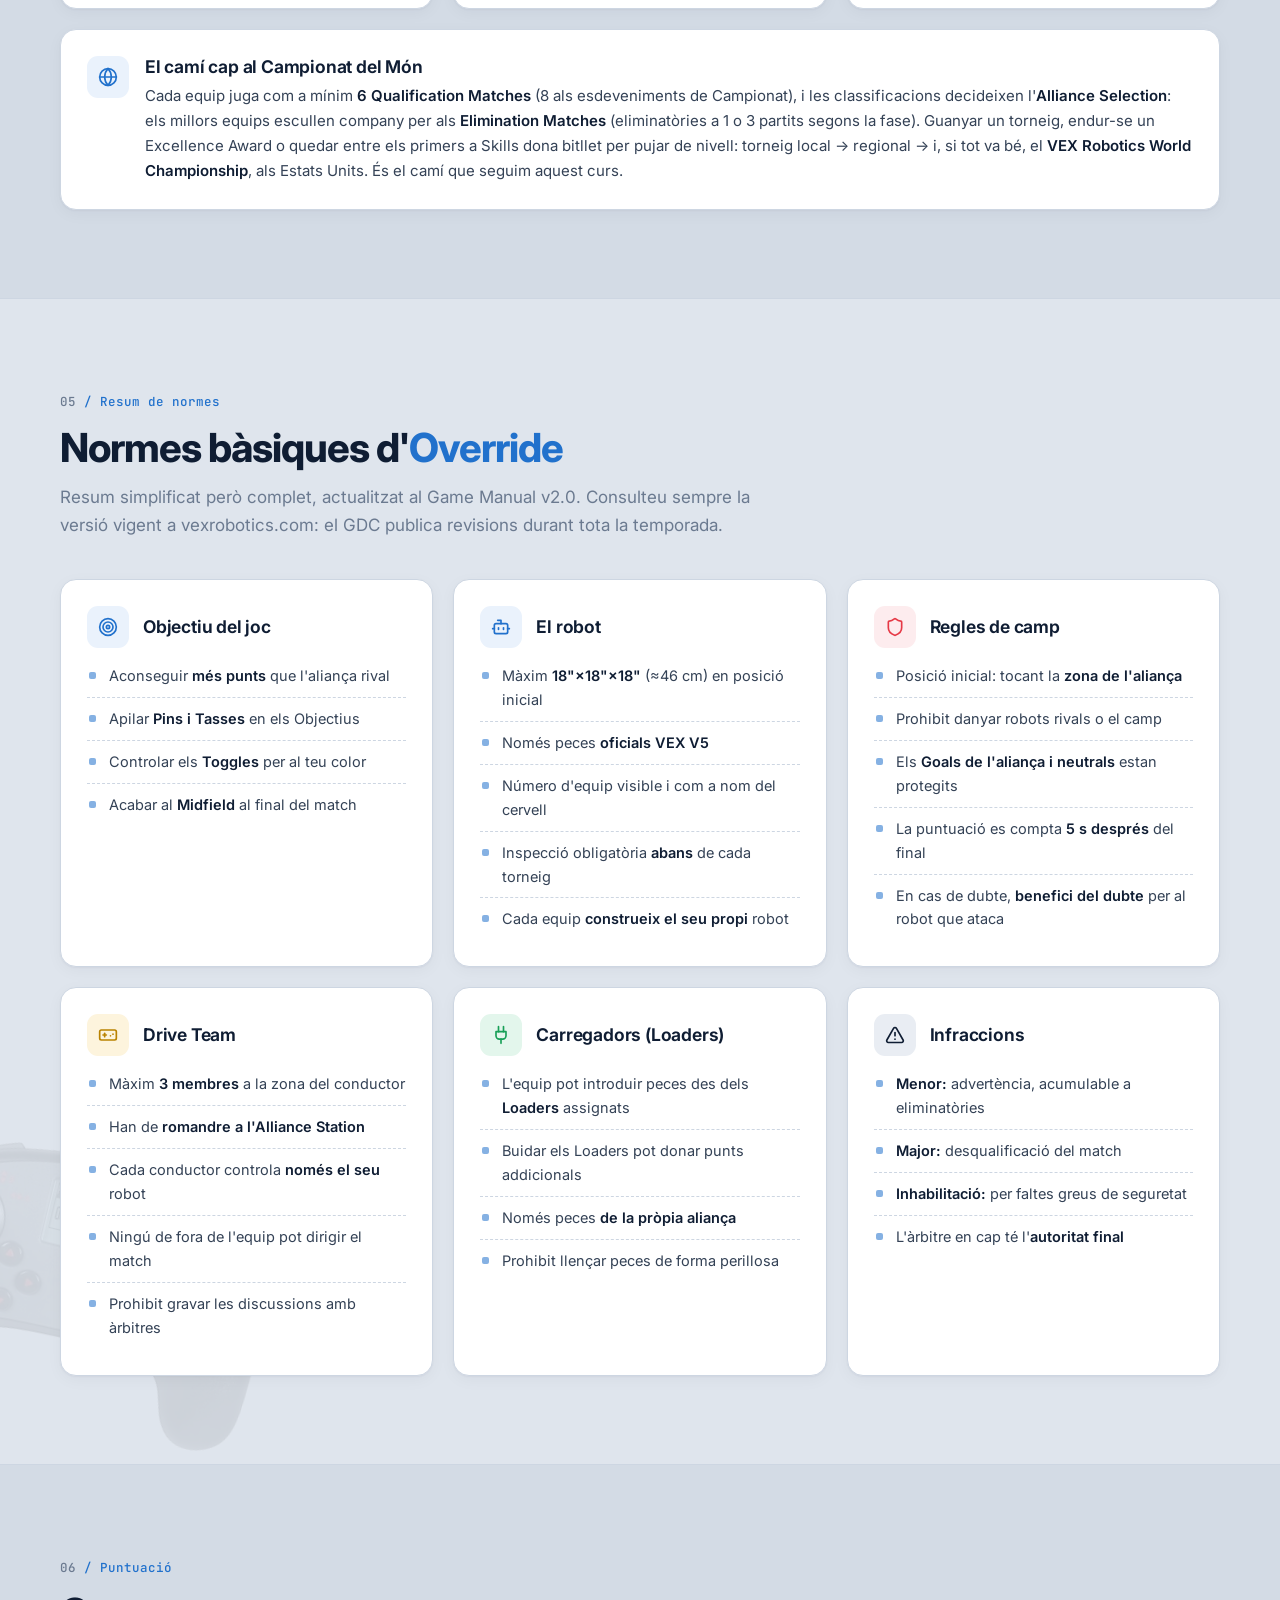
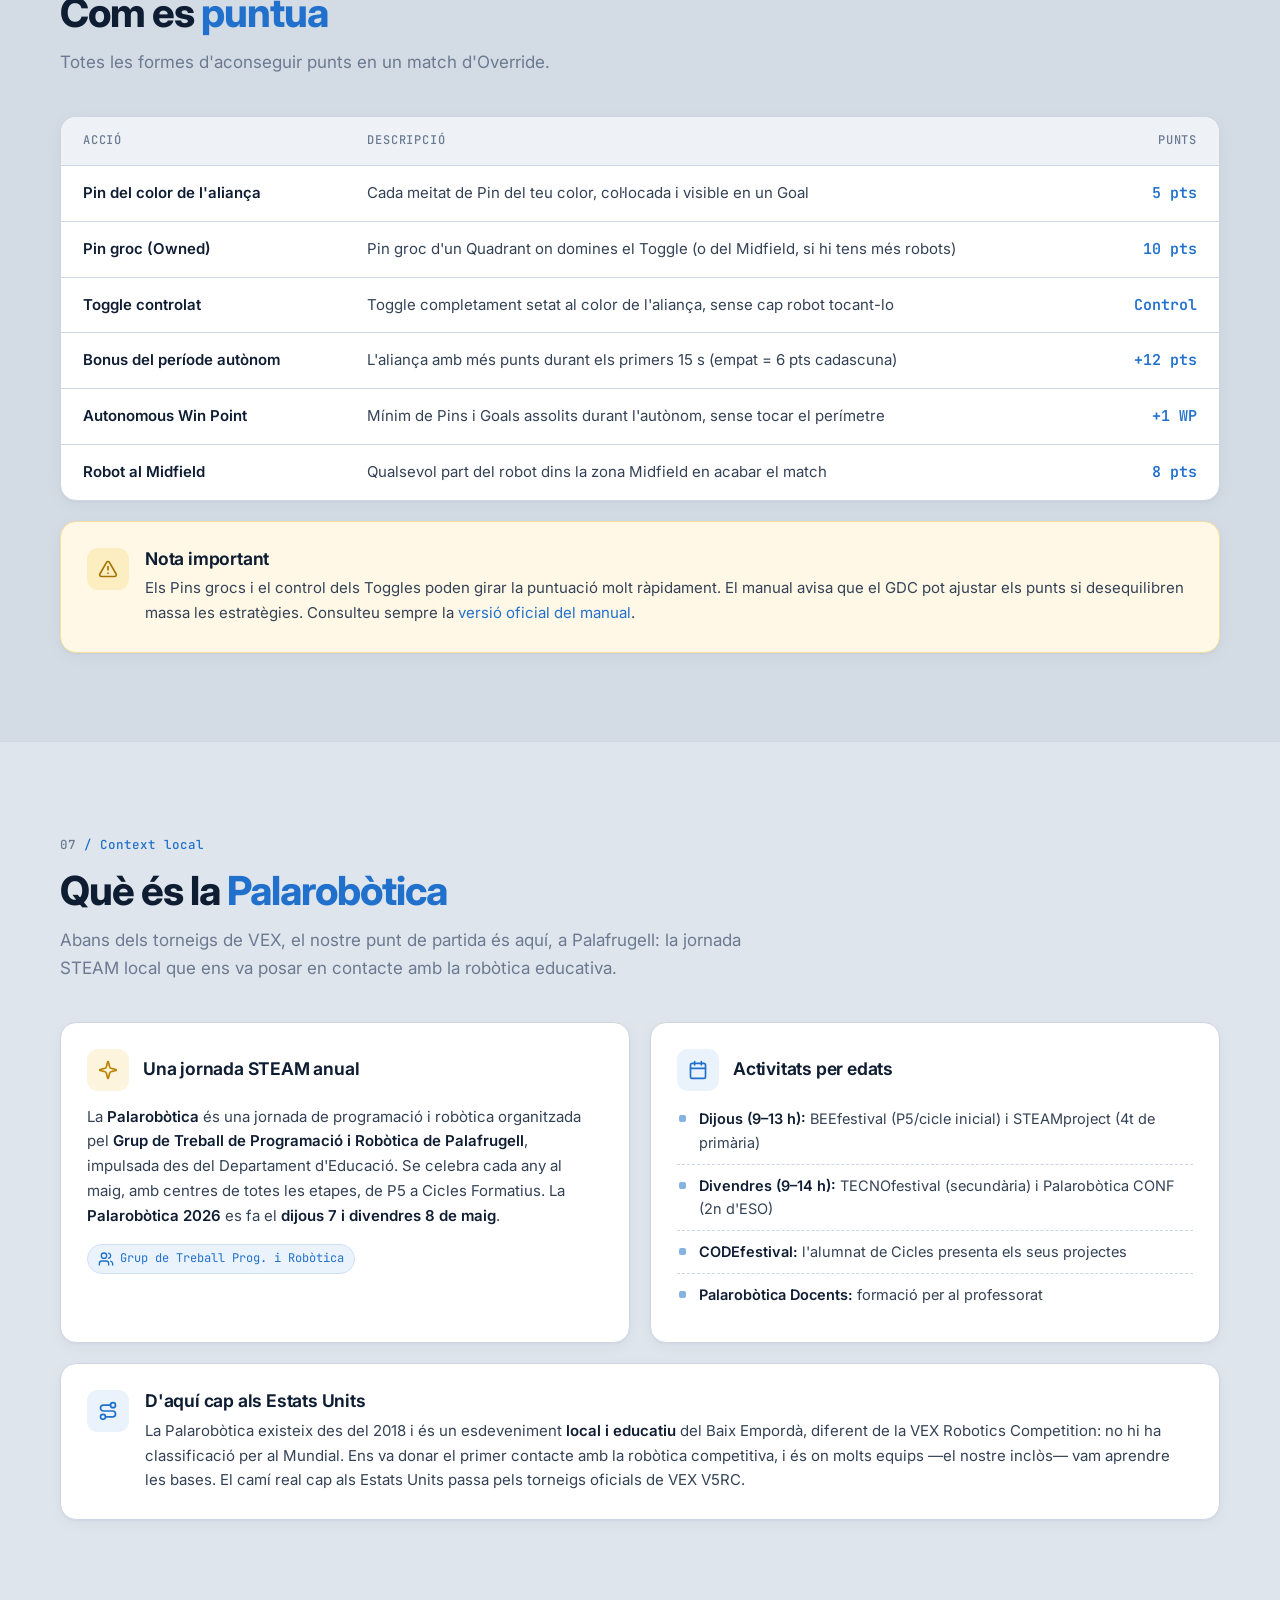
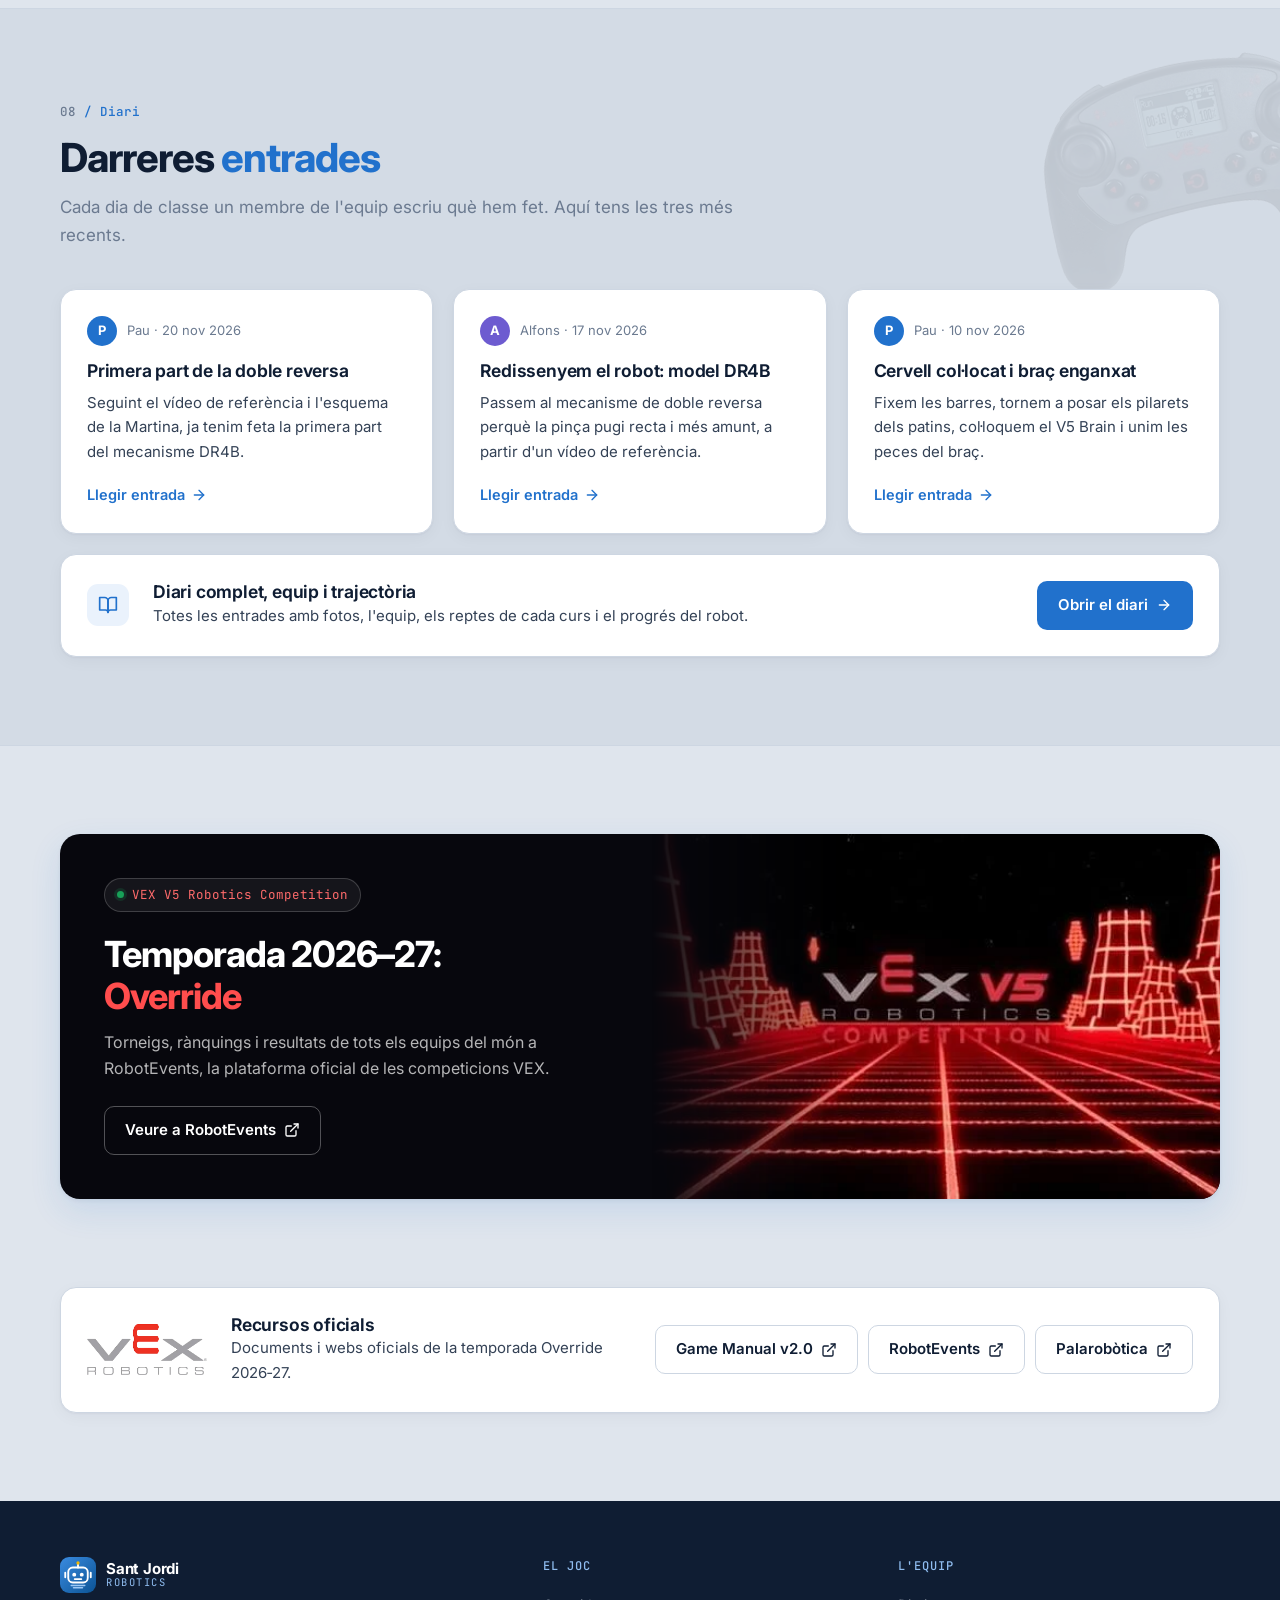
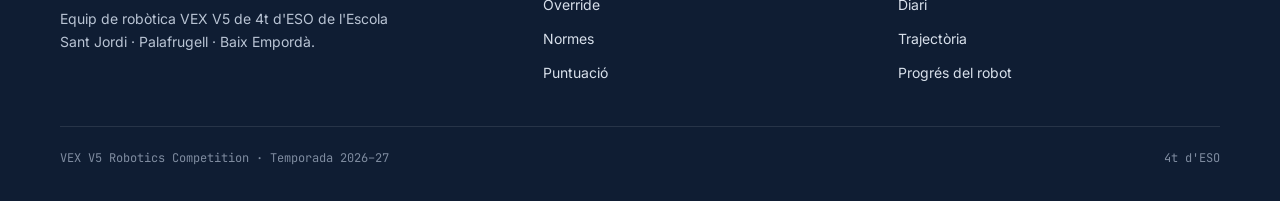
==== commit 9a34d466: "Afegeix les entrades del 10, 17 i 20 de novembre (redisseny DR4B) - 10/11 (Pau): barres fixades, pil" ====
--- a/index.html
+++ b/index.html
@@ -449,22 +449,22 @@
 
     <div class="grid grid-3 fade-in">
       <article class="card hover post">
-        <div class="post-meta"><span class="avatar av-pau">P</span>Pau · 6 nov 2026</div>
-        <h3>Recol·loquem les barres del braç</h3>
-        <p>Les barres verticals quedaven massa endavant: les hem tirat enrere i hem avançat amb les barres de davant per encaixar a la torre.</p>
-        <a class="read" href="bloc.html#d-2026-11-06">Llegir entrada <svg class="ico ico-sm"><use href="img/icons.svg#i-arrow"/></svg></a>
+        <div class="post-meta"><span class="avatar av-pau">P</span>Pau · 20 nov 2026</div>
+        <h3>Primera part de la doble reversa</h3>
+        <p>Seguint el vídeo de referència i l'esquema de la Martina, ja tenim feta la primera part del mecanisme DR4B.</p>
+        <a class="read" href="bloc.html#d-2026-11-20">Llegir entrada <svg class="ico ico-sm"><use href="img/icons.svg#i-arrow"/></svg></a>
       </article>
       <article class="card hover post">
-        <div class="post-meta"><span class="avatar av-alfons">A</span>Alfons · 4 nov 2026</div>
-        <h3>La pinça, per fi acabada</h3>
-        <p>Retallem la peça del braç per un problema de mides, la pinça queda enllestida i en Bryan comença una nova part del braç.</p>
-        <a class="read" href="bloc.html#d-2026-11-04">Llegir entrada <svg class="ico ico-sm"><use href="img/icons.svg#i-arrow"/></svg></a>
+        <div class="post-meta"><span class="avatar av-alfons">A</span>Alfons · 17 nov 2026</div>
+        <h3>Redissenyem el robot: model DR4B</h3>
+        <p>Passem al mecanisme de doble reversa perquè la pinça pugi recta i més amunt, a partir d'un vídeo de referència.</p>
+        <a class="read" href="bloc.html#d-2026-11-17">Llegir entrada <svg class="ico ico-sm"><use href="img/icons.svg#i-arrow"/></svg></a>
       </article>
       <article class="card hover post">
-        <div class="post-meta"><span class="avatar av-martina">M</span>Martina · 3 nov 2026</div>
-        <h3>Pinça giratòria i estructura d'ascens</h3>
-        <p>Acabem la pinça giratòria, reforcem la part de davant i tanquem la primera part de l'estructura que puja.</p>
-        <a class="read" href="bloc.html#d-2026-11-03">Llegir entrada <svg class="ico ico-sm"><use href="img/icons.svg#i-arrow"/></svg></a>
+        <div class="post-meta"><span class="avatar av-pau">P</span>Pau · 10 nov 2026</div>
+        <h3>Cervell col·locat i braç enganxat</h3>
+        <p>Fixem les barres, tornem a posar els pilarets dels patins, col·loquem el V5 Brain i unim les peces del braç.</p>
+        <a class="read" href="bloc.html#d-2026-11-10">Llegir entrada <svg class="ico ico-sm"><use href="img/icons.svg#i-arrow"/></svg></a>
       </article>
     </div>
 
--- a/css/main.css
+++ b/css/main.css
@@ -664,3 +664,7 @@
   .footer-inner { grid-template-columns: 1fr; }
 }
 #vex { padding-bottom: 0; }
+.photos .portrait-fig { max-width: 230px; }
+.photos img.portrait { aspect-ratio: 9 / 16; }
+.photos figcaption { align-items: flex-start; }
+.photos figcaption .ico { margin-top: 2px; }
